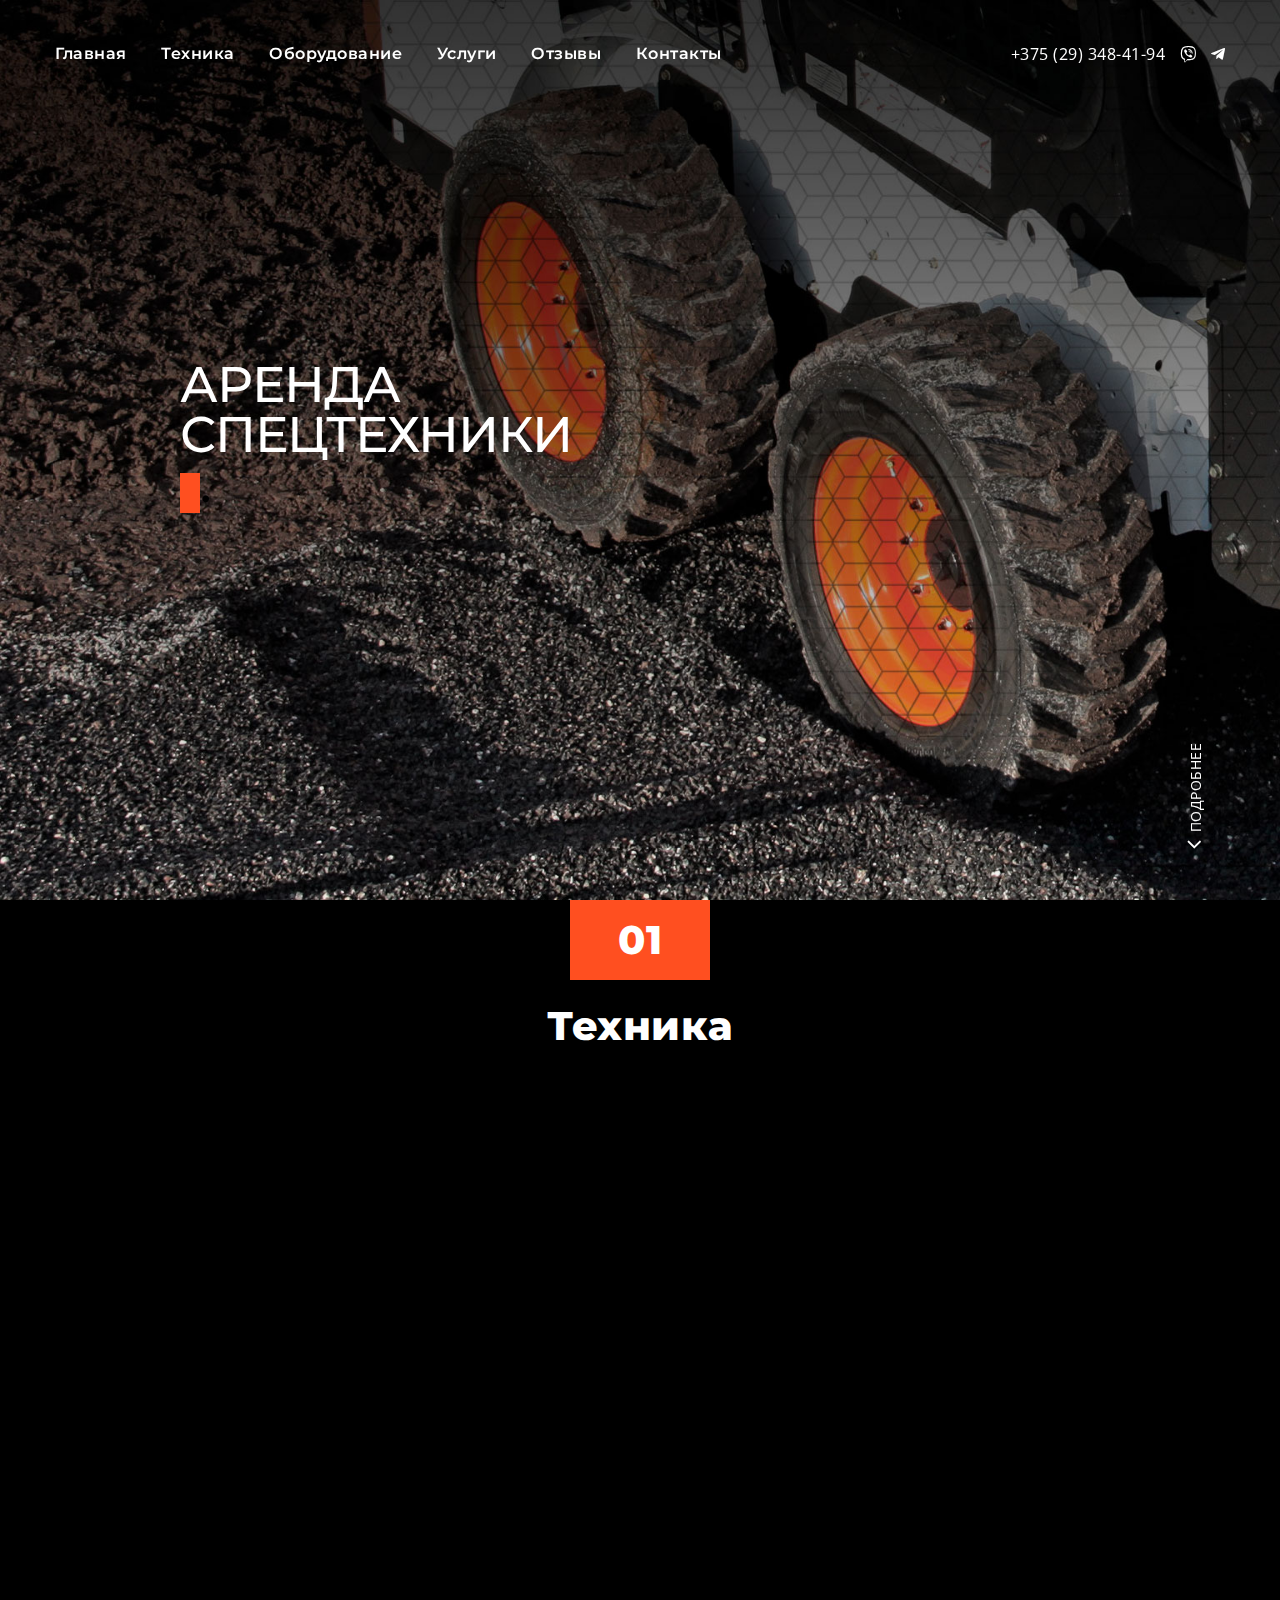
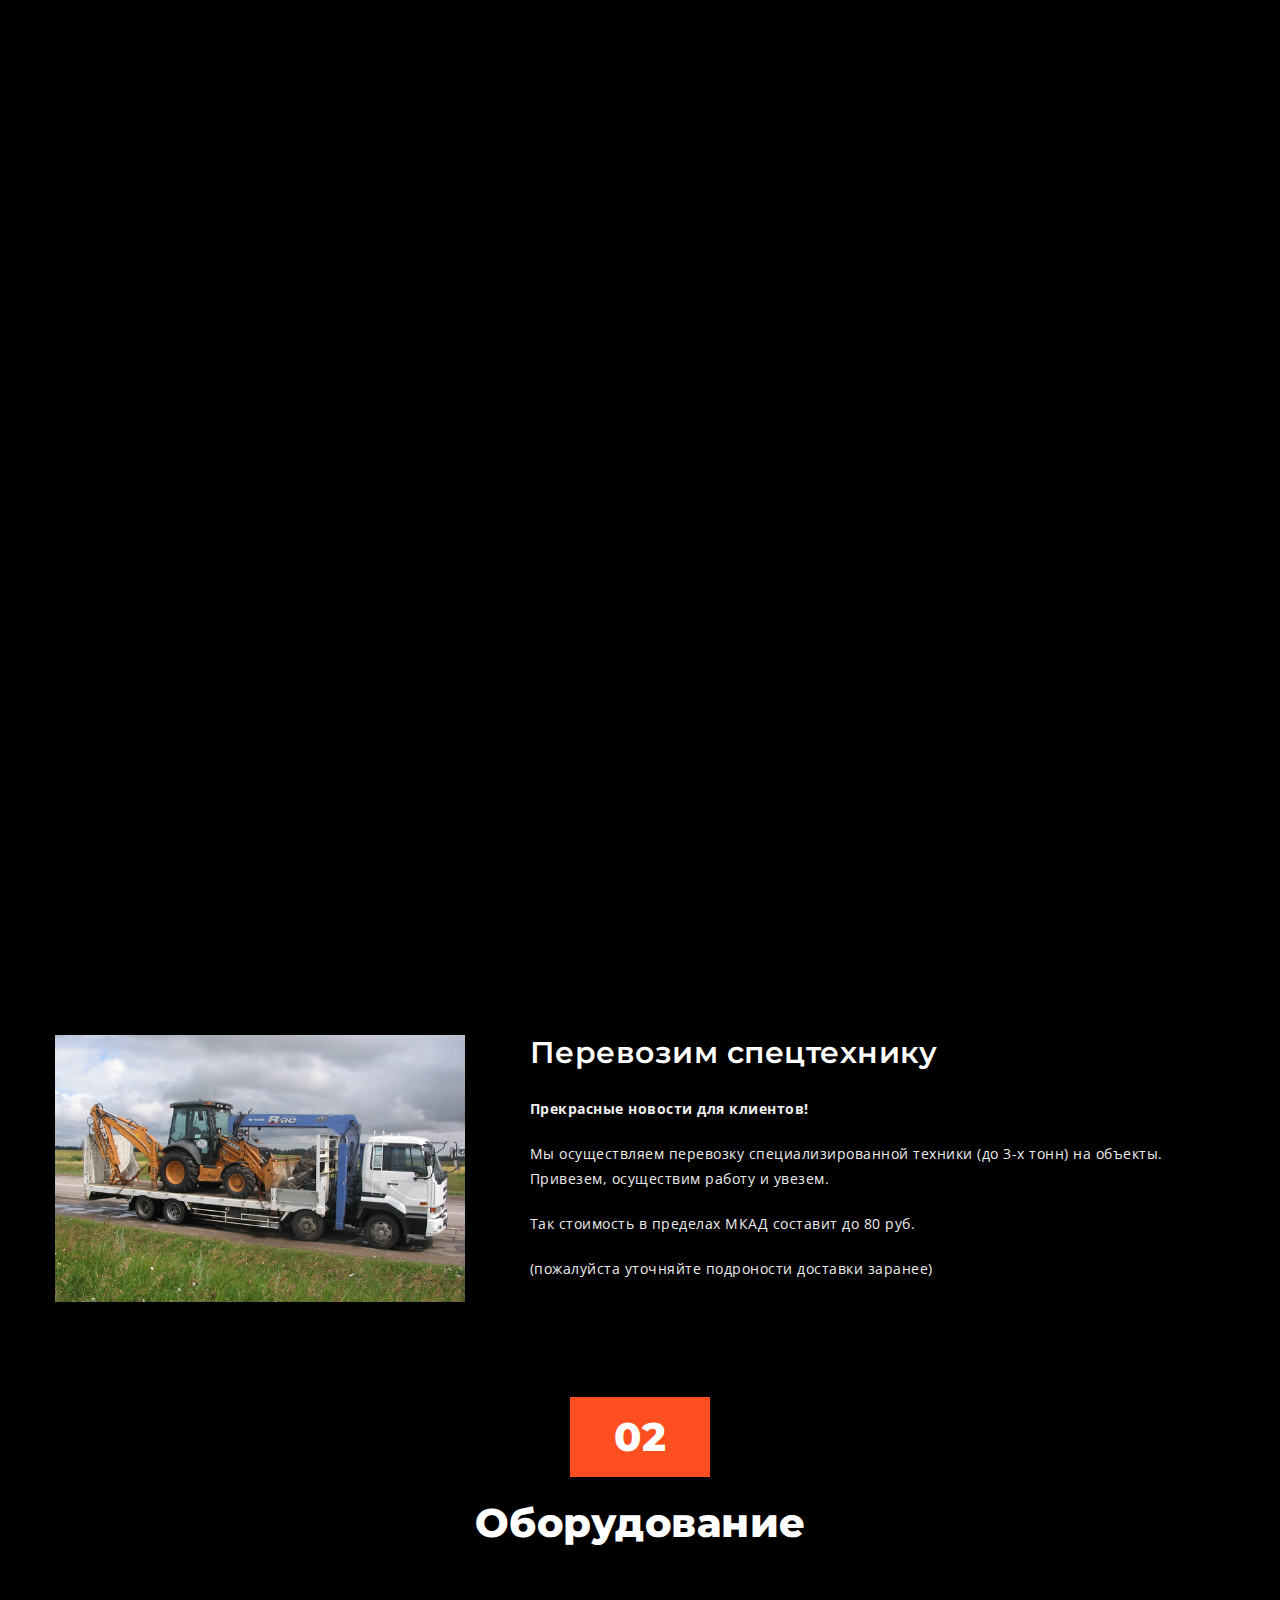
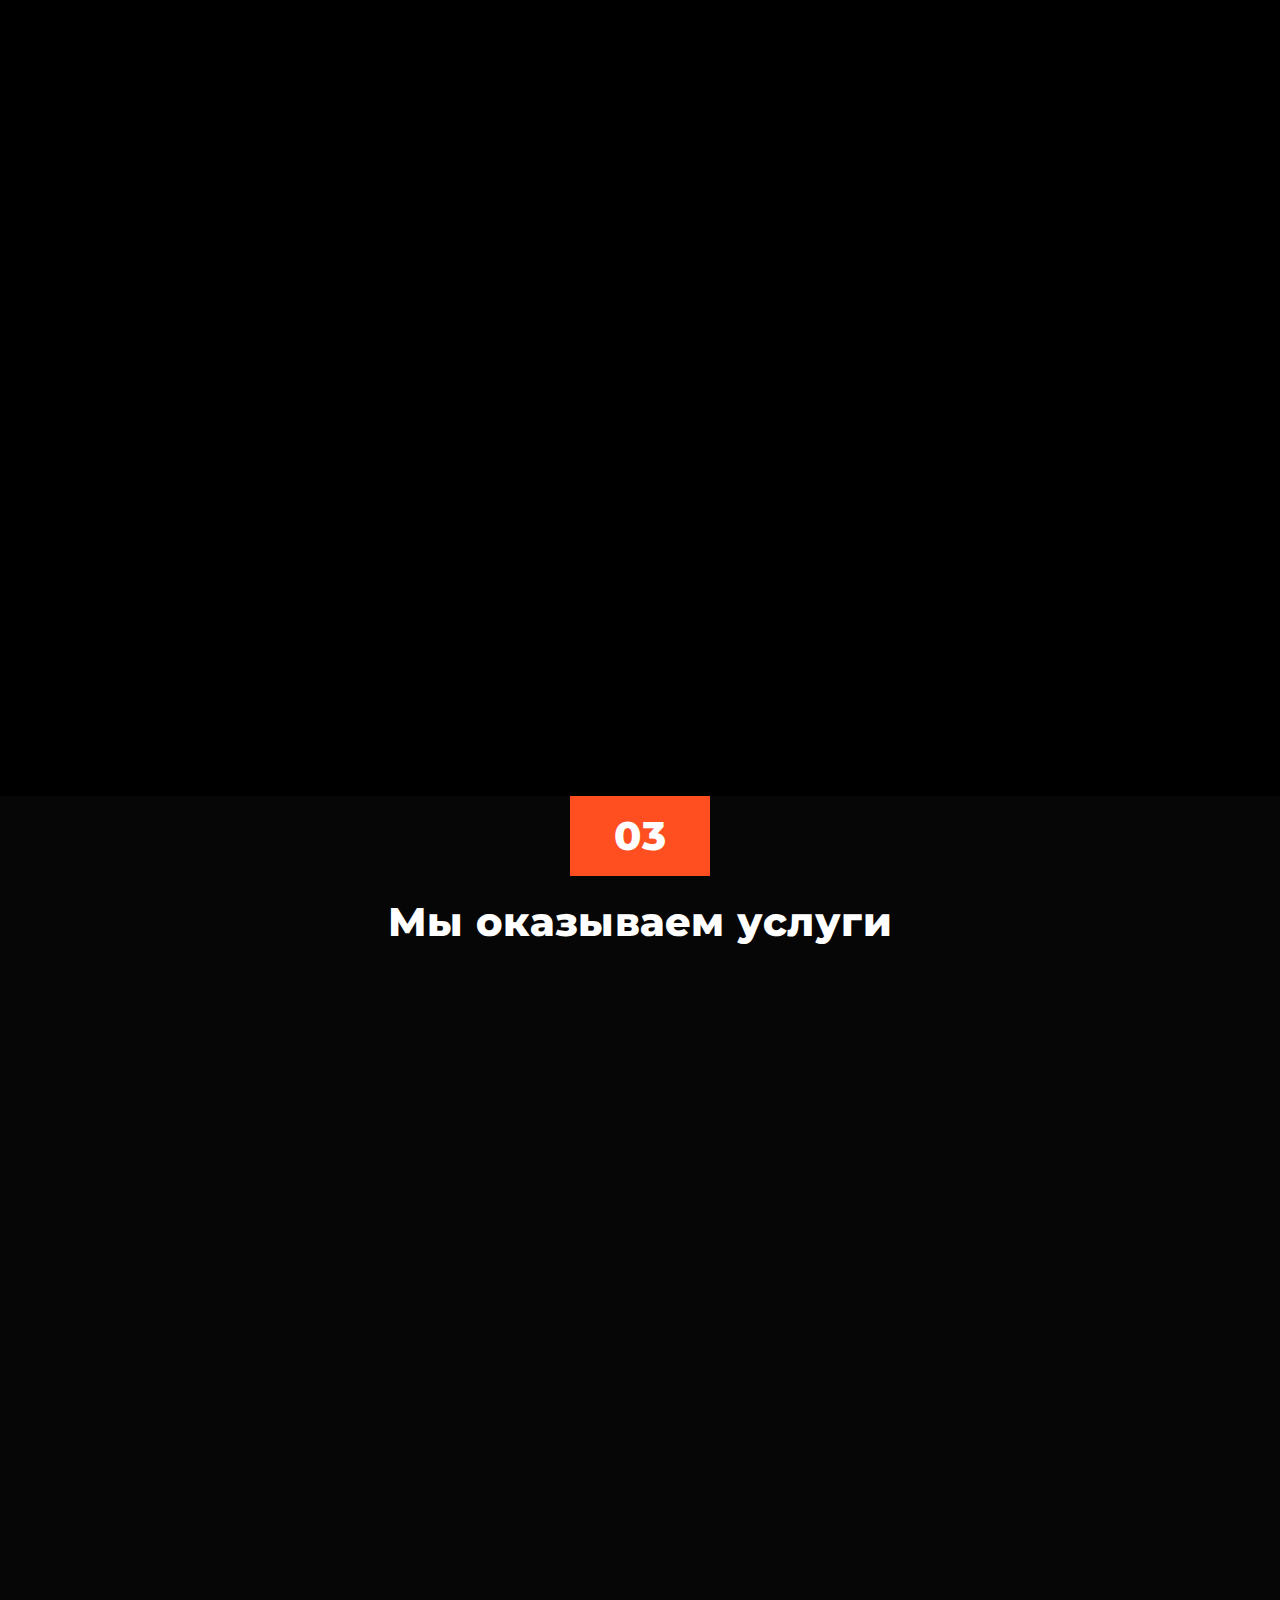
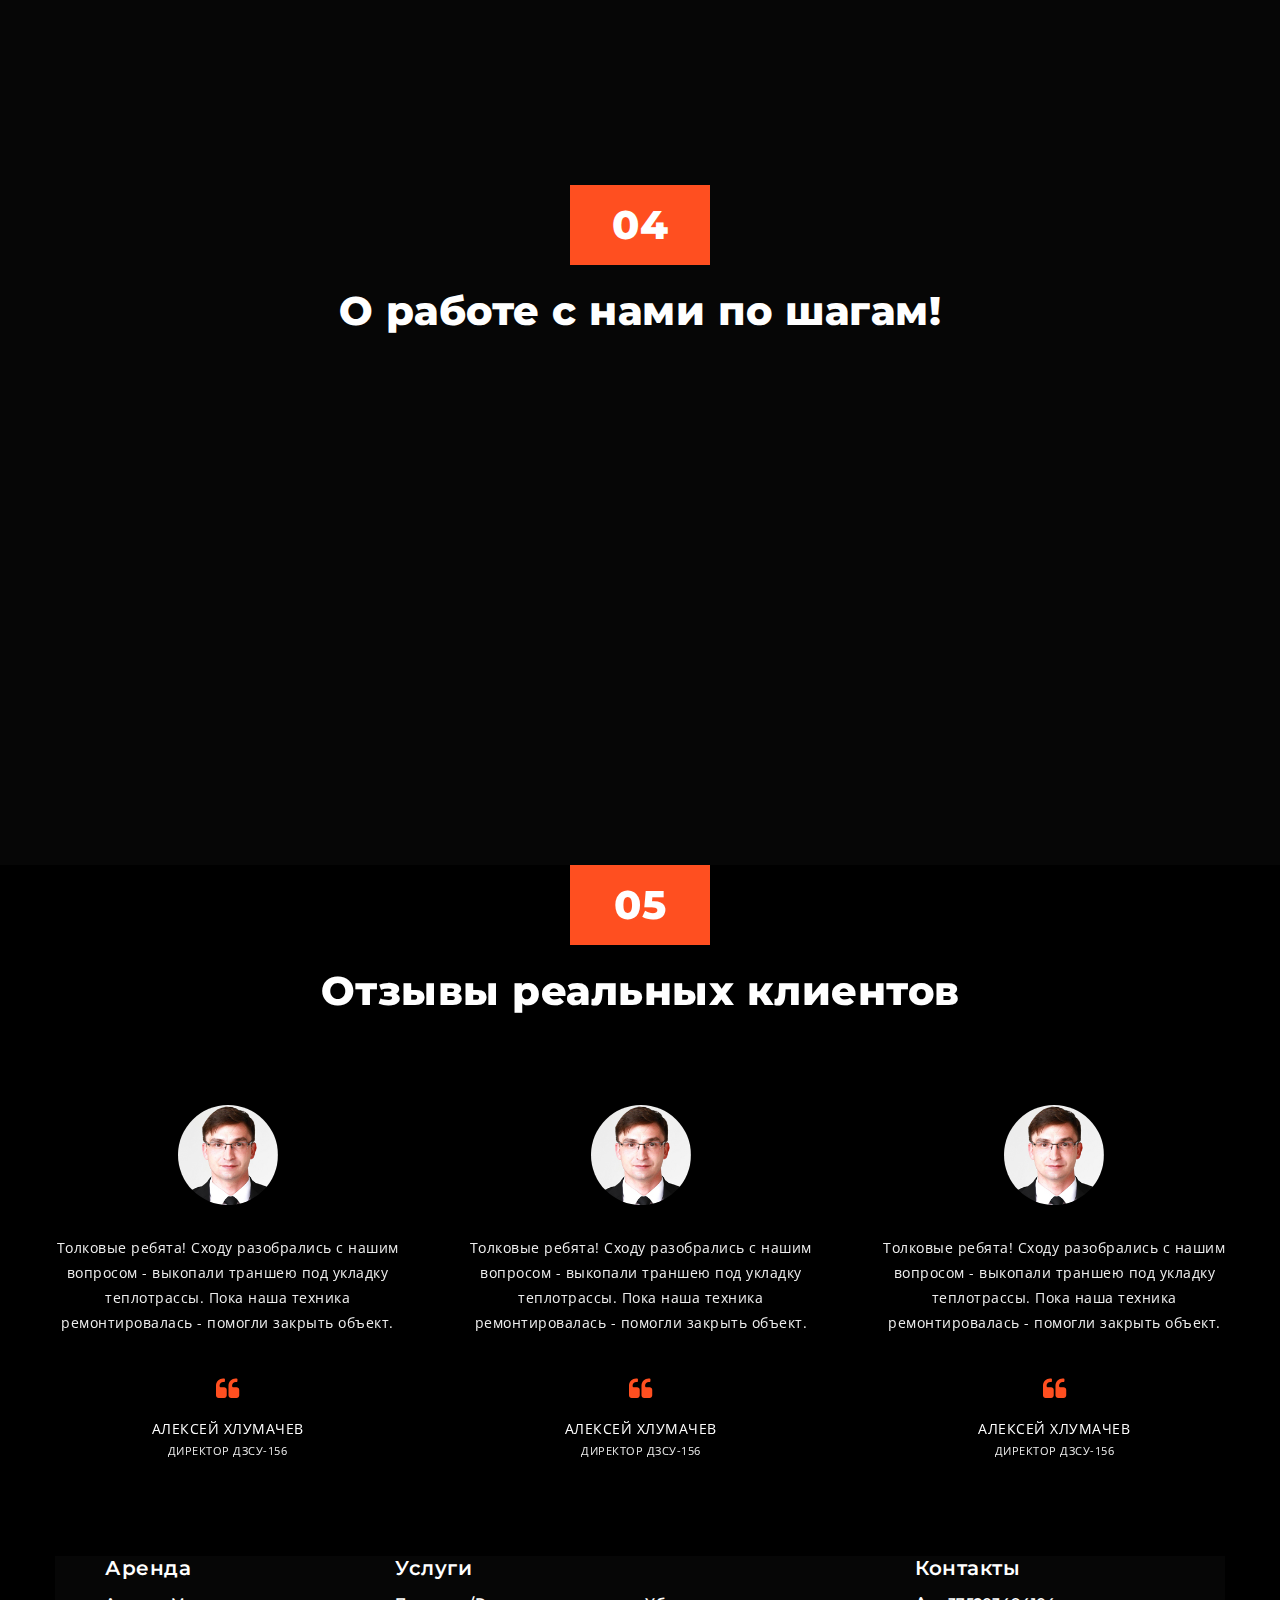
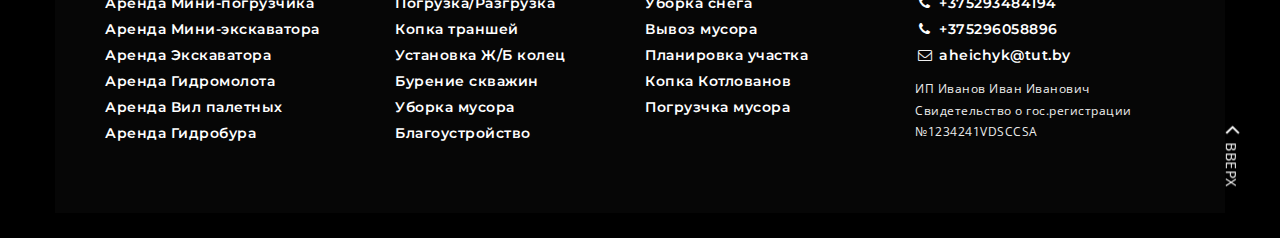
==== index.html @ bc7249a5 "commit data" ====
<!DOCTYPE html>
<!--[if lt IE 7 ]><html class="ie ie6" lang="en"> <![endif]-->
<!--[if IE 7 ]><html class="ie ie7" lang="en"> <![endif]-->
<!--[if IE 8 ]><html class="ie ie8" lang="en"> <![endif]-->
<!--[if (gte IE 9)|!(IE)]><!--><html lang="en"> <!--<![endif]-->

<head>

<meta http-equiv="Content-Type" content="text/html; charset=utf-8" />

<meta name="description" content="Name of your web site">
<meta name="author" content="Marketify">

<meta name="viewport" content="width=device-width, initial-scale=1, maximum-scale=1">

<title>Аренда спец.техники</title>

<!-- STYLES -->
<link rel="stylesheet" href="https://use.fontawesome.com/releases/v5.7.0/css/all.css">
<link href="https://fonts.googleapis.com/css?family=Montserrat:400,400i,500,500i,600,600i,700,700i,800,800i,900,900i" rel="stylesheet">
<link href="https://fonts.googleapis.com/css?family=Open+Sans:400,400i,600,600i,700,700i,800,800i" rel="stylesheet">
<link rel="stylesheet" type="text/css" href="css/plugins.css" />
<link rel="stylesheet" type="text/css" href="css/style.css" />
<link rel="stylesheet" href="css/footer.css">
<link rel="stylesheet" href="css/popup.css">
<!--[if lt IE 9]> <script type="text/javascript" src="js/modernizr.custom.js"></script> <![endif]-->
<!-- /STYLES -->

</head>

<body>

<!-- WRAPPER ALL -->
<div class="edina_tm_wrapper_all">

	<div id="edina_tm_popup_blog">
		<div class="container">
			<div class="inner_popup scrollable"></div>
		</div>
		<span class="close"><a href="#"></a></span>
	</div>

    <!-- POPUP -->
	<div class="popup-wrapper">
		<input type="checkbox" class="popup-checkbox" id="popupCheckboxOne">
		<div class="popup">
			<div class="popup-content">
					<form class="box" action="index.html" method="post">
					<label for="popupCheckboxOne" class="popup-closer">&#215;</label>
					<div class="returnmessage" data-success="Ваша заявка отправлена!"></div>
					<input type="name" name="" placeholder="Ваше Имя">
					<input type="phone" name="" placeholder="Номер телефона">
					<input type="submit" name="" value="Отправить">
				</form>	
			</div>
		</div>
	</div>
    <!-- POPUP -->

    <!-- HEADER -->
    <header class="edina_tm_header">
		<div class="edina_tm_navigation_wrap">
			<div class="container">
				<div class="navigation_inner">
					<!-- <div class="logo">
						<a class="dark_logo" href="#"><img src="img/logo/logo.png" alt="" /></a>
					</div> -->
					<div class="nav_list_wrap">
						<div class="menu">
							<ul class="anchor_nav">
								<li><a href="#home">Главная</a></li>
								<li><a href="#technic">Техника</a></li>
								<li><a href="#equipment">Оборудование</a></li>
								<li><a href="#servise">Услуги</a></li>
								<li><a href="#testimonials">Отзывы</a></li>
								<li><a href="#contact">Контакты</a></li>
							</ul>
						</div>
						<div class="social_icons_wrap">
							<ul>
								<li><a href="#">+375 (29) 348-41-94</a></li>
								<li><a href="#"><i class="fab fa-viber"></i></a></li>
								<li><a href="#"><i class="fab fa-telegram-plane"></i></a></li>
							</ul>
						</div>
					</div>
					<div class="edina_tm_trigger">
						<div class="hamburger hamburger--collapse-r">
							<div class="hamburger-box">
								<div class="hamburger-inner"></div>
							</div>
						</div>
					</div>
				</div>
			</div>
		</div>
   		<div class="edina_tm_mobile_menu_wrap">
   			<div class="mob_menu">
				<ul class="anchor_nav">
					<li><a href="#home">Главная</a></li>
					<li><a href="#technic">Техника</a></li>
					<li><a href="#equipment">Оборудование</a></li>
					<li><a href="#servise">Услуги</a></li>
					<li><a href="#testimonials">Отзывы</a></li>
					<li><a href="#contact">Контакты</a></li>
				</ul>
			</div>
		</div>
    </header>
    <!-- /HEADER -->
    
    <!-- CONTENT -->
	<div class="edina_tm_content">
	
		<!-- Первый экран -->
		<div class="edina_tm_section" id="home">
			<div class="edina_tm_hero_header">
				<div class="edina_tm_universal_box_wrap">
					<div class="bg_wrap">
						<div class="overlay_image hero jarallax" data-speed="0"></div>
						<div class="overlay_video"></div>
						<div class="overlay_color hero"></div>
					</div>
					<div class="content hero">
						<div class="container hero">
							<div class="hero_title">
								<p class="first">АРЕНДА спецтехники<br/><span class="edina_tm_animation_text_word"></span></p>
							</div>
						</div>
						<div class="edina_tm_discover_wrap anchor">
							<span>
								<a href="#technic">ПОДРОБНЕЕ</a>
							</span>
						</div>
					</div>
				</div>
			</div>
		</div>
		<!-- /Первый экран -->
		
		<!-- Техника -->
		<div class="edina_tm_section" id="technic">
			<div class="edina_tm_news_wrap">
				<div class="container">
					<div class="edina_tm_main_title_holder_wrap news">
						<div class="number_wrap">
							<span>01</span>
						</div>
						<div class="title_wrap">
							<span>Техника</span>
						</div>
					</div>
					<div class="edina_tm_list_wrap blog_list" data-column="3" data-space="30">
						<ul class="total">
							<li class="wow fadeInUp" data-wow-duration="1.2s">
								<div class="inner_list">
									<div class="image_wrap">
										<img class="small" src="img/blog/500x350.jpg" alt="" />
										<img class="big" src="img/tehnic/S205/1170x450.jpg" alt="" />
										<div class="news_image" data-url="img/tehnic/S205/1.jpg"></div>
										<a class="link_news" href="index.html"></a>
									</div>
									<div class="definitions_wrap">
										<div class="date_wrap">
											<p>Мини-погрузчик<a href="index.html">45 руб/час</a> </p>
										</div>
										<div class="title_holder">
											<h3><a href="index.html">BOBCAT S205</a></h3>
										</div>
										<div class="store">
											<label for="popupCheckboxOne" class="popup-shower">Заказать</label>
											</div>
										<div class="definition">
											<p><b>Характеристики:</b></p>
											<ul>
												<li>Грузоподъёмность 1,2 т.</li>
												<li>Объём ковша - 0,4 м3</li>
												<li>Ширина - 180 см</li>
												<li>Масса - 3 т.</li>										
											</ul>
										</div>
										<div class="full_def">
											<h5>Описание</h5>
											<p>Мини-погрузчик Bobcat S205 – это оптимальное сочетание высокой маневренности и скорости, мощности и функциональности, удобства обслуживания и простоты управления. Сфера применения модели Bobcat S205 обширна и позволяет решить широкий круг строительных, сельскохозяйственных и коммунальных задач в кратчайшие сроки и с высоким качеством исполнения.</p>
											<p></p>
											<h5>Применяется для работ</h5>
											<ul>
												<li>Разгрузка/погрузка</li>
												<li>Уборка мусора</li>
												<li>Монтаж Ж/Б колец</li>
												<li>Уборка снега</li>										
											</ul>
											<p></p>
											<h5>Навесное оборудование</h5>
											<ul>
												<li>Ковши 0,4 м3 / 0,6 м3</li>
												<li>Гидромолот</li>
												<li>Вилы палетные</li>
												<li>Бур шнековый</li>									
											</ul>
										</div>
										<div class="read_more">
											<a href="#"><span>Подробнее</span></a>
										</div>
									</div>
								</div>
							</li>
							<li class="wow fadeInUp" data-wow-duration="1.2s" data-wow-delay="0.2s">
								<div class="inner_list">
									<div class="image_wrap">
										<img class="small" src="img/blog/500x350.jpg" alt="" />
										<img class="big" src="img/tehnic/S773/1170x450.jpg" alt="" />
										<div class="news_image" data-url="img/tehnic/S773/1.jpg"></div>
										<a class="link_news" href="index.html"></a>
									</div>
									<div class="definitions_wrap">
										<div class="date_wrap">
											<p>Мини-погрузчик<a href="index.html">45 руб/час</a> </p>
										</div>
										<div class="title_holder">
											<h3><a href="index.html">BOBCAT S773</a></h3>
										</div>
										<div class="store">
											<label for="popupCheckboxOne" class="popup-shower">Заказать</label>
											</div>
										<div class="definition">
											<p><b>Характеристики:</b></p>
											<ul>
												<li>Грузоподъёмность 0,9 т.</li>
												<li>Объём ковша - 0,4 м3</li>
												<li>Ширина - 170 см</li>
												<li>Масса -2,7 т.</li>										
											</ul>
										</div>
										<div class="full_def">
											<h5>Описание</h5>
											<p>Отлично подойдет работы в стеснённых условиях, как в зимний, так и летний период. Зимой его возможности возрастают, наибольший экономический эффект при этом достигается при уборке малых и средних площадок. Высокоманевренность и габаритные размеры мини-погрузчика Bobcat-773 наилучшим образом подходят для работ на ограниченных площадках (строительных, производственных), на складах, также его можно использовать в узких коридорах.</p>
											<p></p>
											<h5>Применяется для работ</h5>
											<ul>
												<li>Разгрузка/погрузка</li>
												<li>Уборка мусора</li>
												<li>Монтаж Ж/Б колец</li>
												<li>Уборка снега</li>										
											</ul>
											<p></p>
											<h5>Навесное оборудование</h5>
											<ul>
												<li>Ковши 0,4 м3 / 0,6 м3</li>
												<li>Гидромолот</li>
												<li>Вилы палетные</li>
												<li>Бур шнековый</li>										
											</ul>
										</div>
										<div class="read_more">
											<a href="#"><span>Подробнее</span></a>
										</div>
									</div>
								</div>
							</li>
							<li class="wow fadeInUp" data-wow-duration="1.2s" data-wow-delay="0.4s">
								<div class="inner_list">
									<div class="image_wrap">
										<img class="small" src="img/blog/500x350.jpg" alt="" />
										<img class="big" src="img/tehnic/KomatsuРС35/1170x450.jpg" alt="" />
										<div class="news_image" data-url="img/tehnic/KomatsuРС35/1.jpg"></div>
										<a class="link_news" href="index.html"></a>
									</div>
									<div class="definitions_wrap">
										<div class="date_wrap">
											<p>Мини-экскаватор<a href="index.html">45 руб/час</a> </p>
										</div>
										<div class="title_holder">
											<h3><a href="index.html">Komatsu РС35</a></h3>
										</div>
										<div class="store">
											<label for="popupCheckboxOne" class="popup-shower">Заказать</label>
											</div>
										<div class="definition">
											<p><b>Характеристики:</b></p>
											<ul>
												<li>Длина стрелы 2,5 м.</li>
												<li>Глубина копания - 3,2 м</li>
												<li>Ширина - 300 см</li>
												<li>Масса - 3,7 т.</li>									
											</ul>
										</div>
										<div class="full_def">
											<h5>Описание</h5>
											<p>Гусеничный мини-экскаватор Komatsu PC35 – отличается высокой производительностью, маневренностью, мощностью. Это универсальная строительная специальная техника подходящая для решения многих задач.</p>
											<p></p>
											<h5>Применяется для работ</h5>
											<ul>
												<li>Земляные работы</li>
												<li>Копка траншей</li>
												<li>Монтаж Ж/Б колец</li>
												<li>Благоустройство</li>
											</ul>
											<p></p>
											<h5>Навесное оборудование</h5>
											<ul>
												<li>Ковши 0,4 м3 / 0,6 м3</li>
												<li>Гидромолот</li>
												<li>Бур шнековый</li>										
											</ul>
										</div>
										<div class="read_more">
											<a href="#"><span>Подробнее</span></a>
										</div>
									</div>
								</div>
							</li>
						</ul>
					</div>
					<div class="edina_tm_list_wrap blog_list" data-column="3" data-space="30">
						<ul class="total">
							<li class="wow fadeInUp" data-wow-duration="1.2s">
								<div class="inner_list">
									<div class="image_wrap">
										<img class="small" src="img/blog/500x350.jpg" alt="" />
										<img class="big" src="img/tehnic/CASE_CX26C/1170x450.jpg" alt="" />
										<div class="news_image" data-url="img/tehnic/CASE_CX26C/1.jpg"></div>
										<a class="link_news" href="index.html"></a>
									</div>
									<div class="definitions_wrap">
										<div class="date_wrap">
											<p>Мини-экскаватор<a href="index.html">45 руб/час</a> </p>
										</div>
										<div class="title_holder">
											<h3><a href="index.html">CASE CX26C</a></h3>
										</div>
										<div class="store">
											<label for="popupCheckboxOne" class="popup-shower">Заказать</label>
											</div>
										<div class="definition">
											<p class="text"><b>Характеристики:</b></p>
											<ul>
												<li>Длина стрелы 2,5 т.</li>
												<li>Глубина копания - 3,2 м</li>
												<li>Ширина - 300 см</li>
												<li>Масса - 3,7 т.</li>									
											</ul>
										</div>
										<div class="full_def">
											<h5>Описание</h5>
											<p>CASE CX26C - превосходный легковесный мини-экскаватор с нулевым отклонением назад, и глубиной копания почти 3,5 метра. Мощный, компактный, удобный в транспортировке – все это делает его идеальным для ландшафтных дизайнеров, коммунальных предприятий и подрядчиков, работающих в развитых районах или стремящихся свести к минимуму причиняемый ущерб.</p>
											<p></p>
											<h5>Применяется для работ</h5>
											<ul>
												<li>Копка траншей</li>
												<li>Земляные работы</li>
												<li>Монтаж Ж/Б колец</li>
												<li>Благоустройство</li>		
											</ul>
											<p></p>
											<h5>Навесное оборудование</h5>
											<ul>
												<li>Ковши 0,4 м3 / 0,6 м3</li>
												<li>Гидромолот</li>
												<li>Бур шнековый</li>									
											</ul>
										</div>
										<div class="read_more">
											<a href="#"><span>Подробнее</span></a>
										</div>
									</div>
								</div>
							</li>
							<li class="wow fadeInUp" data-wow-duration="1.2s" data-wow-delay="0.2s">
								<div class="inner_list">
									<div class="image_wrap">
										<img class="small" src="img/blog/500x350.jpg" alt="" />
										<img class="big" src="img/tehnic/САТ_444F2/1170x450.jpg" alt="" />
										<div class="news_image" data-url="img/tehnic/САТ_444F2/1.jpg"></div>
										<a class="link_news" href="index.html"></a>
									</div>
									<div class="definitions_wrap">
										<div class="date_wrap">
											<p>Экскаватор-погрузчик<a href="index.html">65 руб/час</a> </p>
										</div>
										<div class="title_holder">
											<h3><a href="index.html">САТ 444F2</a></h3>
										</div>
										<div class="store">
											<label for="popupCheckboxOne" class="popup-shower">Заказать</label>
											</div>
										<div class="definition">
											<p class="text"><b>Характеристики:</b></p>
											<ul>
												<li>Длина стрелы – 5,6 м.</li>
												<li>Глубина копания – 6,0 м.</li>
												<li>Объём ковша - 1,3 м3</li>
												<li>Масса - 11,5 т.</li>										
											</ul>
										</div>
										<div class="full_def">
											<h5>Описание</h5>
											<p>Машина Caterpillar 444F: созданная на базе более чем 20-летнего опыта конструирования и эксплуатации экскаваторов-погрузчиков, модель 444F способна превысить ожидания клиента. Увеличенная производительность, универсальность применения и комфортные условия работы делают экскаватор-погрузчик 444F незаменимым в тяжелых условиях эксплуатации.</p>
											<p></p>
											<h5>Применяется для работ</h5>
											<ul>
												<li>Копка траншей</li>
												<li>Земляные работы</li>
												<li>Монтаж Ж/Б колец</li>
												<li>Благоустройство</li>				
											</ul>
											<p></p>
											<h5>Навесное оборудование</h5>
											<ul>
												<li>Ковши 1,3 м3 / 1,6 м3</li>
												<li>Гидромолот</li>
												<li>Бур шнековый</li>										
											</ul>
										</div>
										<div class="read_more">
											<a href="#"><span>Подробнее</span></a>
										</div>
									</div>
								</div>
							</li>
							<!-- <li class="wow fadeInUp" data-wow-duration="1.2s" data-wow-delay="0.4s">
								<div class="inner_list">
									<div class="image_wrap">
										<img class="small" src="img/blog/500x350.jpg" alt="" />
										<img class="big" src="img/blog/1170x450.jpg" alt="" />
										<div class="news_image" data-url="img/blog/KomatsuРС35/1.jpg"></div>
										<a class="link_news" href="index.html"></a>
									</div>
									<div class="definitions_wrap">
										<div class="date_wrap">
											<p>Мини-экскаватор<a href="index.html">45 руб/час</a> </p>
										</div>
										<div class="title_holder">
											<h3><a href="index.html">Komatsu РС35</a></h3>
										</div>
										<div class="store">
											<a href="#"><span>ЗАКАЗАТЬ</span></a>
											</div>
										<div class="definition">
											<p><b>Характеристики:</b></p>
											<ul>
												<li>Длина стрелы 2,5 м.</li>
												<li>Глубина копания - 3,2 м</li>
												<li>Ширина - 300 см</li>
												<li>Масса - 3,7 т.</li>									
											</ul>
										</div>
										<div class="full_def">
											<h5>Описание</h5>
											<p>Гусеничный мини-экскаватор Komatsu PC35 – отличается высокой производительностью, маневренностью, мощностью. Это универсальная строительная специальная техника подходящая для решения многих задач.</p>
											<p></p>
											<h5>Применяется для работ</h5>
											<ul>
												<li>Земляные работы</li>
												<li>Копка траншей</li>
												<li>Монтаж Ж/Б колец</li>
												<li>Благоустройство</li>
											</ul>
											<p></p>
											<h5>Навесное оборудование</h5>
											<ul>
												<li>Ковши 0,4 м3 / 0,6 м3</li>
												<li>Гидромолот</li>
												<li>Бур шнековый</li>										
											</ul>
										</div>
										<div class="read_more">
											<a href="#"><span>Подробнее</span></a>
										</div>
									</div>
								</div>
							</li> -->
						</ul>
					</div>
				</div>
			</div>
		</div>
		<!-- /Техника -->
				<!-- Доставка -->
		<div class="edina_tm_section" id="about">
			<div class="container">
				<div class="edina_tm_about_wrap homepage_second">
					<div class="author_wrap">
						<div class="leftbox"></div>
						<div class="rightbox">
							<div class="name_holder">
								<h3>Перевозим спецтехнику</h3>
							</div>
							<div class="definition">
								<p><b>Прекрасные новости для клиентов!</b></p> 
								<p>Мы осуществляем перевозку специализированной техники (до 3-х тонн) на объекты. Привезем, осуществим работу и увезем.</p>
								<p>Так стоимость в пределах МКАД составит до 80 руб.</p> 
								<p>(пожалуйста уточняйте подроности доставки заранее)</p>
							</div>
						</div>
					</div>
				</div>
			</div>
		</div>
		<!-- Доставка -->
		<!-- Оборудование -->
		<div class="edina_tm_section" id="equipment">
			<div class="edina_tm_news_wrap">
				<div class="container">
					<div class="edina_tm_main_title_holder_wrap news">
						<div class="number_wrap">
							<span>02</span>
						</div>
						<div class="title_wrap">
							<span>Оборудование</span>
						</div>
					</div>
					<div class="edina_tm_list_wrap blog_list" data-column="3" data-space="30">
						<ul class="total">
							<li class="wow fadeInUp" data-wow-duration="1.2s">
								<div class="inner_list">
									<div class="image_wrap">
										<img class="small" src="img/blog/500x350.jpg" alt="" />
										<img class="big" src="img/equipment/hydraulic/1170x450.jpg" alt="" />
										<div class="news_image" data-url="img/equipment/hydraulic/1.jpg"></div>
										<a class="link_news" href="index.html"></a>
									</div>
									<div class="definitions_wrap">
										<div class="date_wrap">
											<p>ГИДРОМОЛОТ<a href="index.html">65 руб/час</a> </p>
										</div>
										<div class="title_holder">
											<h3><a href="index.html">DELTA F7</a></h3>
										</div>
										<div class="store">
											<label for="popupCheckboxOne" class="popup-shower">Заказать</label>
											</div>
										<div class="definition">
											<p class="text"><b>Характеристики:</b></p>
											<ul>
												<li>Рабочее давление, атм — 130-150</li>
												<li>Расход масла, л/мин — 45-90</li>
												<li>Рабочая длина, мм — 320</li>
												<li>Общий вес, кг — 650</li>										
											</ul>
										</div>
										<!-- <div class="full_def">
											<h5>Описание</h5>
											<p>Мини-погрузчик Bobcat S205 – это оптимальное сочетание высокой маневренности и скорости, мощности и функциональности, удобства обслуживания и простоты управления. Сфера применения модели Bobcat S205 обширна и позволяет решить широкий круг строительных, сельскохозяйственных и коммунальных задач в кратчайшие сроки и с высоким качеством исполнения.</p>
											<p></p>
											<h5>Применяется для работ</h5>
											<ul>
												<li>Разгрузка/погрузка</li>
												<li>Уборка мусора</li>
												<li>Монтаж Ж/Б колец</li>
												<li>Уборка снега</li>										
											</ul>
											<p></p>
											<h5>Навесное оборудование</h5>
											<ul>
												<li>Ковши 0,4 м3 / 0,6 м3</li>
												<li>Гидромолот</li>
												<li>Вилы</li>
												<li>Бур</li>										
											</ul>
										</div>
										<div class="read_more">
											<a href="#"><span>Подробнее</span></a>
										</div> -->
									</div>
								</div>
							</li>
							<li class="wow fadeInUp" data-wow-duration="1.2s" data-wow-delay="0.2s">
								<div class="inner_list">
									<div class="image_wrap">
										<img class="small" src="img/blog/500x350.jpg" alt="" />
										<img class="big" src="img/equipment/boer/1170x450.jpg" alt="" />
										<div class="news_image" data-url="img/equipment/boer/1.jpg"></div>
										<a class="link_news" href="index.html"></a>
									</div>
									<div class="definitions_wrap">
										<div class="date_wrap">
											<p>БУР ШНЕКОВЫЙ<a href="index.html">65 руб/час</a> </p>
										</div>
										<div class="title_holder">
											<h3><a href="index.html">BOBCAT 30C</a></h3>
										</div>
										<div class="store">
											<label for="popupCheckboxOne" class="popup-shower">Заказать</label>
											</div>
										<div class="definition">
											<p class="text"><b>Характеристики:</b></p>
											<ul>
												<li>Общая длина, мм — 269</li>
												<li>Общая ширина, мм — 260</li>
												<li>Общая высота, мм — 525</li>
												<li>Общий вес, кг — 114</li>										
											</ul>
										</div>
										<!-- <div class="full_def">
											<h5>Описание</h5>
											<p>Мини-погрузчик Bobcat S205 – это оптимальное сочетание высокой маневренности и скорости, мощности и функциональности, удобства обслуживания и простоты управления. Сфера применения модели Bobcat S205 обширна и позволяет решить широкий круг строительных, сельскохозяйственных и коммунальных задач в кратчайшие сроки и с высоким качеством исполнения.</p>
											<p></p>
											<h5>Применяется для работ</h5>
											<ul>
												<li>Разгрузка/погрузка</li>
												<li>Уборка мусора</li>
												<li>Монтаж Ж/Б колец</li>
												<li>Уборка снега</li>										
											</ul>
											<p></p>
											<h5>Навесное оборудование</h5>
											<ul>
												<li>Ковши 0,4 м3 / 0,6 м3</li>
												<li>Гидромолот</li>
												<li>Вилы</li>
												<li>Бур</li>										
											</ul>
										</div>
										<div class="read_more">
											<a href="#"><span>Подробнее</span></a>
										</div> -->
									</div>
								</div>
							</li>
							<li class="wow fadeInUp" data-wow-duration="1.2s" data-wow-delay="0.4s">
								<div class="inner_list">
									<div class="image_wrap">
										<img class="small" src="img/blog/500x350.jpg" alt="" />
										<img class="big" src="img/equipment/boer/1170x450.jpg" alt="" />
										<div class="news_image" data-url="img/equipment/wills/1.jpg"></div>
										<a class="link_news" href="index.html"></a>
									</div>
									<div class="definitions_wrap">
										<div class="date_wrap">
											<p>ВИЛЫ ПАЛЕТНЫЕ<a href="index.html">65 руб/час</a> </p>
										</div>
										<div class="title_holder">
											<h3><a href="index.html">BOBCAT 107мм.</a></h3>
										</div>
										<div class="store">
											<label for="popupCheckboxOne" class="popup-shower">Заказать</label>
											</div>
										<div class="definition">
											<p class="text"><b>Характеристики:</b></p>
											<ul>
												<li>Ширина зуба, мм — 100</li>
												<li>Общая высота, мм — 983</li>
												<li>Общая ширина, мм — 1160</li>
												<li>Рабочая масса, кг — 48</li>										
											</ul>
										</div>
										<!-- <div class="full_def">
											<h5>Описание</h5>
											<p>Мини-погрузчик Bobcat S205 – это оптимальное сочетание высокой маневренности и скорости, мощности и функциональности, удобства обслуживания и простоты управления. Сфера применения модели Bobcat S205 обширна и позволяет решить широкий круг строительных, сельскохозяйственных и коммунальных задач в кратчайшие сроки и с высоким качеством исполнения.</p>
											<p></p>
											<h5>Применяется для работ</h5>
											<ul>
												<li>Разгрузка/погрузка</li>
												<li>Уборка мусора</li>
												<li>Монтаж Ж/Б колец</li>
												<li>Уборка снега</li>										
											</ul>
											<p></p>
											<h5>Навесное оборудование</h5>
											<ul>
												<li>Ковши 0,4 м3 / 0,6 м3</li>
												<li>Гидромолот</li>
												<li>Вилы</li>
												<li>Бур</li>										
											</ul>
										</div>
										<div class="read_more">
											<a href="#"><span>Подробнее</span></a>
										</div> -->
									</div>
								</div>
							</li>
						</ul>
					</div>
				</div>
			</div>
		</div>
		<!-- /ОБОРУДОВАНИЕ -->

		<!-- PARTNERS -->
		<!-- <div class="edina_tm_section">
			<div class="edina_tm_partners_wrap_total">
				<div class="edina_tm_universal_box_wrap">
					<div class="bg_wrap">
						<div class="overlay_image partners jarallax" data-speed="0"></div>
						<div class="overlay_color partners"></div>
					</div>
					<div class="content partners">
						<div class="container">
							<div class="edina_tm_partners_wrap">
								<ul class="owl-carousel">
									<li class="item">
										<img src="img/partners/1.png" alt="" />
									</li>
									<li class="item">
										<img src="img/partners/3.png" alt="" />
									</li>
									<li class="item">
										<img src="img/partners/5.png" alt="" />
									</li>
									<li class="item">
										<img src="img/partners/6.png" alt="" />
									</li>
									<li class="item">
										<img src="img/partners/7.png" alt="" />
									</li>
									<li class="item">
										<img src="img/partners/3.png" alt="" />
									</li>
								</ul>
							</div>
						</div>
					</div>
				</div>
			</div>
		</div> -->
		<!-- /PARTNERS -->

		<!-- Услуги -->
		<div class="edina_tm_section" id="servise">
			<div class="edina_tm_services_total_wrap">
				<div class="container">
					<div class="edina_tm_main_title_holder_wrap">
						<div class="number_wrap">
							<span>03</span>
						</div>
						<div class="title_wrap">
							<span>Мы оказываем услуги</span>
						</div>
					</div>
					<div class="edina_tm_services_wrap">
						<div class="edina_tm_list_wrap" data-column="3" data-space="70">
							<ul class="total">
								<li class="wow fadeIn" data-wow-duration="1.2s">
									<div class="inner_list">
										<div class="service_icon"></div>
										<div class="service_title">
											<h3>Планировка участка</h3>
										</div>
										<div class="service_definition">
											<p>Полный комплекс услуг по планировке и выравниванию участков. Составим проект планировки и проведем работы с использованием необходимой техники.</p>
										</div>
										<span class="first"></span>
										<span class="second"></span>
									</div>
								</li>
								<li class="wow fadeIn" data-wow-duration="1.2s" data-wow-delay="0.2s">
									<div class="inner_list">
										<div class="service_icon"></div>
										<div class="service_title">
											<h3>Перемещение грунта</h3>
										</div>
										<div class="service_definition">
											<p>Эффективная разработка и перемещение грунта на строительной площадке по выгодной цене с опытным высококвалифицированным оператором.</p>
										</div>
										<span class="first"></span>
										<span class="second"></span>
									</div>
								</li>
								<li class="wow fadeIn" data-wow-duration="1.2s" data-wow-delay="0.4s">
									<div class="inner_list">
										<div class="service_icon"></div>
										<div class="service_title">
											<h3>Разгрузка/погрузка</h3>
										</div>
										<div class="service_definition">
											<p>Погрузо-разгрузочные и такелажные работы любой сложности. Обращаясь к нам, вы обращаетесь к настоящим опытным профессионалам своего дела.</p>
										</div>
										<span class="first"></span>
										<span class="second"></span>
									</div>
								</li>
								<li class="wow fadeIn" data-wow-duration="1.2s" data-wow-delay="0.6s">
									<div class="inner_list">
										<div class="service_icon"></div>
										<div class="service_title">
											<h3>Погрузка Мусора</h3>
										</div>
										<div class="service_definition">
											<p>Уборка и погрузка мусора любого вида и в любом объеме. Быстро и аккуратно уберем и погрузим остатки строительных материалов после строительства.</p>
										</div>
										<span class="first"></span>
										<span class="second"></span>
									</div>
								</li>
								<li class="wow fadeIn" data-wow-duration="1.2s" data-wow-delay="0.8s">
									<div class="inner_list">
										<div class="service_icon"></div>
										<div class="service_title">
											<h3>Копка траншей</h3>
										</div>
										<div class="service_definition">
											<p>Комплексный подход с использованием спецтехники. Оптимальный вариант для сложных работ, особенно если сооружение траншеи – разовая необходимость.</p>
										</div>
										<span class="first"></span>
										<span class="second"></span>
									</div>
								</li>
								<li class="wow fadeIn" data-wow-duration="1.2s" data-wow-delay="1s">
									<div class="inner_list">
										<div class="service_icon"></div>
										<div class="service_title">
											<h3>Рытье колодцев</h3>
										</div>
										<div class="service_definition">
											<p>Поможем вам создать современный колодец под ваши личные нужды. Использование спецтехники при сооружении существенно ускорит процесс и оставит результат.</p>
										</div>
										<span class="first"></span>
										<span class="second"></span>
									</div>
								</li>
								<li class="wow fadeIn" data-wow-duration="1.2s" data-wow-delay="1s">
									<div class="inner_list">
										<div class="service_icon"></div>
										<div class="service_title">
											<h3>Бурение отверстий</h3>
										</div>
										<div class="service_definition">
											<p>Ответственный, требующий точности рабочий процесс. Быстро, качественно и безопасно, производем отверстия, имеющие максимальную точность и большую глубину.</p>
										</div>
										<span class="first"></span>
										<span class="second"></span>
									</div>
								</li>
								<li class="wow fadeIn" data-wow-duration="1.2s" data-wow-delay="1s">
									<div class="inner_list">
										<div class="service_icon"></div>
										<div class="service_title">
											<h3>Благоустройство</h3>
										</div>
										<div class="service_definition">
											<p>Земляные работы разной степени сложности по благоустройству. Гарантия высокого качества исполнения, ответственность при подготовке, поэтапная работа.</p>
										</div>
										<span class="first"></span>
										<span class="second"></span>
									</div>
								</li>
								<li class="wow fadeIn" data-wow-duration="1.2s" data-wow-delay="1s">
									<div class="inner_list">
										<div class="service_icon"></div>
										<div class="service_title">
											<h3>Уборка снега</h3>
										</div>
										<div class="service_definition">
											<p>Профессиональная очистка территории - дороги, магистрали, зоны парковки, придомовые территории, спортивные площадки и любые другие объекты.</p>
										</div>
										<span class="first"></span>
										<span class="second"></span>
									</div>
								</li>
							</ul>
						</div>
					</div>
				</div>
			</div>
		</div>
		<!-- Услуги -->		

 		<!-- Работа с нами -->
		<div class="edina_tm_section" id="servise">
			<div class="edina_tm_services_total_wrap">
				<div class="container">
					<div class="edina_tm_main_title_holder_wrap">
						<div class="number_wrap">
							<span>04</span>
						</div>
						<div class="title_wrap">
							<span>О работе с нами по шагам!</span>
						</div>
					</div>
					<div class="edina_tm_info_wrap">
						<div class="edina_tm_list_wrap" data-column="2" id="info">
							<ul class="total">
								<li class="wow fadeIn" data-wow-duration="1.2s">
									<div class="inner_list">
										<div class="one">
										<div class="service_icon">
											<img class="svg" src="img/svg/message.svg" alt="" />
										</div>
										<div class="service_title">
											<h3>Оставляете</br>заяку на аренду</h3>
										</div>
										<span class="first"></span>
										<span class="second"></span>
									</div>
									</div>
								</li>
								<li class="wow fadeIn" data-wow-duration="1.2s" data-wow-delay="0.2s">
										<div class="inner_list">
											<div class="two">
										<div class="service_icon">
											<img class="svg" src="img/svg/phone-call.svg" alt="" />
										</div>
										<div class="service_title">
											<h3>Дожитаетесь</br>ответа менеджера</h3>
										</div>
										<span class="first"></span>
										<span class="second"></span>
									</div>
									</div>
								</li>
							</ul>
						</div>
					<div class="edina_tm_info_wrap">
						<div class="edina_tm_list_wrap" data-column="2" id="info">
							<ul class="total">
								<li class="wow fadeIn" data-wow-duration="1.2s">
									<div class="inner_list">
										<div class="one">
										<div class="service_icon">
											<img class="svg" src="img/svg/speaker.svg" alt="" />
										</div>
										<div class="service_title">
											<h3>Обсуждаете</br>детали работы</h3>
										</div>
										<span class="first"></span>
										<span class="second"></span>
									</div>
									</div>
								</li>
								<li class="wow fadeIn" data-wow-duration="1.2s" data-wow-delay="0.2s">
										<div class="inner_list">
										<div class="two">
										<div class="service_icon">
											<img class="svg" src="img/svg/checked.svg" alt="" />
										</div>
										<div class="service_title">
											<h3>Принимаете</br>готовый объект</h3>
										</div>
										<span class="first"></span>
										<span class="second"></span>
									</div>
									</div>
								</li>	
							</ul>
						</div>
					</div>
				</div>
			</div>
		</div>
		<!-- Работа с нами -->

		<!-- Отзывы -->
		<div class="edina_tm_section" id="testimonials">
			<div class="edina_tm_testimonial_wrap">
				<div class="edina_tm_universal_box_wrap">
					<div class="bg_wrap hero">
						<div class="overlay_image testimonial jarallax" data-speed="0"></div>
						<div class="overlay_color testimonial"></div>
					</div>
					<div class="content testimonial">
						<div class="edina_tm_main_title_holder_wrap testimonial">
							<div class="number_wrap">
								<span>05</span>
							</div>
							<div class="title_wrap">
								<span>Отзывы реальных клиентов</span>
							</div>
						</div>
						<div class="container">
							<div class="carousel_wrap">
								<ul class="owl-carousel">
									<li class="item">
										<div class="inner">
											<div class="image_holder">
												<img src="img/clients/1.jpg" alt="" />
											</div>
											<div class="definition">
												<p>Толковые ребята! Сходу разобрались с нашим вопросом - выкопали траншею под укладку теплотрассы. Пока наша техника ремонтировалась - помогли закрыть объект.</p>
											</div>
											<div class="svg_wrap">
												<i class="xcon-quote-left"></i>
											</div>
											<div class="name_holder_wrap">
												<span class="name">Алексей Хлумачев</span>
												<span class="job">Директор ДЗСУ-156</span>
											</div>
										</div>
									</li>
									<li class="item">
										<div class="inner">
											<div class="image_holder">
												<img src="img/clients/2.jpg" alt="" />
											</div>
											<div class="definition">
												<p>Толковые ребята! Сходу разобрались с нашим вопросом - выкопали траншею под укладку теплотрассы. Пока наша техника ремонтировалась - помогли закрыть объект.</p>
											</div>
											<div class="svg_wrap">
												<i class="xcon-quote-left"></i>
											</div>
											<div class="name_holder_wrap">
												<span class="name">Алексей Хлумачев</span>
												<span class="job">Директор ДЗСУ-156</span>
											</div>
										</div>
									</li>
									<li class="item">
										<div class="inner">
											<div class="image_holder">
												<img src="img/clients/3.jpg" alt="" />
											</div>
											<div class="definition">
												<p>Толковые ребята! Сходу разобрались с нашим вопросом - выкопали траншею под укладку теплотрассы. Пока наша техника ремонтировалась - помогли закрыть объект.</p>
											</div>
											<div class="svg_wrap">
												<i class="xcon-quote-left"></i>
											</div>
											<div class="name_holder_wrap">
												<span class="name">Алексей Хлумачев</span>
												<span class="job">Директор ДЗСУ-156</span>
											</div>
										</div>
									</li>
								</ul>
							</div>
						</div>
					</div>
				</div>
			</div>
		</div>
		<!-- /Отзывы -->

		<!-- FOOTER -->
<div class="container">
<div class="edina_tm_footer_wrap">
	<div class="edina_tm_list_wrap" data-column="4" data-space="10">
		<ul class="total footer-text">
			<li>
				<div class="inner_list" id="footer">
					<div class="service_title">
						<h3>Аренда</h3>
					</div>
					<div class="service_definition">
						<p><a href="#">Аренда Мини-погрузчика</a></p>
						<p><a href="#">Аренда Мини-экскаватора</a></p>
						<p><a href="#">Аренда Экскаватора</a></p>
						<p><a href="#">Аренда Гидромолота</a></p>
						<p><a href="#">Аренда Вил палетных</a></p>
						<p><a href="#">Аренда Гидробура</a></p>
					</div>
					<span class="first"></span>
					<span class="second"></span>
				</div>
			</li>
			<li>
				<div class="inner_list" id="footer2">
					<div class="service_title">
						<h3>Услуги</h3>
					</div>
					<div class="service_definition">
						<p><a href="#">Погрузка/Разгрузка</a></p>
						<p><a href="#">Копка траншей</a></p>
						<p><a href="#">Установка Ж/Б колец</a></p>
						<p><a href="#">Бурение скважин</a></p>
						<p><a href="#">Уборка мусора</a></p>
						<p><a href="#">Благоустройство</a></p>
					</div>
					<span class="first"></span>
					<span class="second"></span>
				</div>
			</li>
			<li>
				<div class="inner_list">
					<div class="service_title">
						<h3>&nbsp;</h3>
					</div>
					<div class="service_definition">
						<p><a href="#">Уборка снега</a></p>
						<p><a href="#">Вывоз мусора</a></p>
						<p><a href="#">Планировка участка</a></p>
						<p><a href="#">Копка Котлованов</a></p>
						<p><a href="#">Погрузчка мусора</a></p>
					</div>
					<span class="first"></span>
					<span class="second"></span>
				</div>
			</li>
			<li>
				<div class="inner_list">
					<div class="service_title" id="contact">
						<h3>Контакты</h3>
					</div>
					<div class="service_definition">
						<p><a href="#"><i class="xcon-phone"></i> +375293484194</a></p>
						<p><a href="#"><i class="xcon-phone"></i> +375296058896</a></p>
						<p><i class="xcon-mail"></i><a href="#"> aheichyk@tut.by</a></p>
					<div class="little">
						<p>ИП Иванов Иван Иванович</p>
						<p>Свидетельство о гос.регистрации</p>
						<p>№1234241VDSCCSA</p>
					</div>
					</div>
					<span class="first"></span>
					<span class="second"></span>
				</div>
			</li>
		</ul>
	</div>
</div>
		<div class="edina_tm_section">
			<div class="edina_tm_footer_wrap">
				<p class="wow fadeIn"  data-wow-duration="1.2s">&copy; Все права защищены 2019. Разработка <a href="https://themeforest.net/user/marketify">Melowalkman</a></p>
			</div>
		</div>
	</div>
		<!-- /FOOTER -->
		
	</div>
	<!-- /CONTENT -->
  	
  	<!-- TOP TOP -->
	<div class="edina_tm_to_top_wrap">
 		<a href="#">ВВЕРХ</a>  
	</div>	
 	<!-- /TO TOP -->         	
  	       	
</div>
<!-- / WRAPPER ALL -->
	
<!-- SCRIPTS -->
<script src="js/jquery.js"></script>
<!--[if lt IE 10]> <script type="text/javascript" src="js/ie8.js"></script> <![endif]-->	
<script src="js/plugins.js"></script>
<script src="js/init.js"></script>
<!-- /SCRIPTS -->

</body>
</html>
---- css/plugins.css ----
/*
This file is made by Marketify (2017)
This css file includes all base styles and template's main color (in this tempalte main color is pink(#f00a77)). 
Template's main color styles located at the bottom of this file.

01) BASE
02) FORM ELEMENTS
03) FONTELLO
04) SKELETON OR GRID
05) PERFECT SCROLLBAR
06) MAGNIFIC POPUP
07) NAV ANCHOR
08) ANIMATION
09) OWL CAROUSEL
10) PRELOADER SPINNER

*/

/*------------------------------------------------------------------*/ 
/*	01) BASE
/*------------------------------------------------------------------*/
html,body,div,span,applet,object,iframe,h1,h2,h3,h4,h5,h6,p,blockquote,pre,a,abbr,acronym,address,big,cite,code,del,dfn,em,font,ins,kbd,q,s,samp,small,strike,strong,sub,sup,tt,var,b,u,i,center,dl,dt,dd,ol,ul,li,fieldset,form,label,legend,table,caption,tbody,tfoot,thead,tr,th,td
	{
	background: transparent;
	border: 0;
	margin: 0;
	padding: 0;
	vertical-align: baseline;
	outline: none;
}

article, aside, details, figcaption, figure, footer, header, hgroup, nav, section {
    display: block;
}

blockquote {
	quotes: none;
}

blockquote:before,blockquote:after {
	content: '';
	content: none;
}
ul, ol{
	margin:0px;	
}
ul li, ol li{
	margin-bottom:0px;
}
img{
	vertical-align:middle;
	max-width:100%;
}
iframe{
	max-width:100%;
}
del {
	text-decoration: line-through;
}
a, i{
	border:none;
}
a:hover{text-decoration:none;}

h1, h2, h3, h4, h5, h6{
	font-weight:600;
	font-family: "Montserrat";
	line-height: 1.2;
}
h1 { font-size: 45px; }
h2 { font-size: 36px; }
h3 { font-size: 30px; }
h4 { font-size: 24px; }
h5 { font-size: 20px; }
h6 { font-size: 16px; }

table{
	width:100%;
	max-width:100%;
	text-align:left;
	border-collapse: collapse;
	border-spacing: 0px;
	margin-bottom:15px;
	color:#999;
	border:1px solid #eee;
}
table tr{
	border:1px solid #eee;
}
table th{
	vertical-align:top;
	color:#333;
	background:none;
	font-size:16px;
	font-weight:normal;
	padding:15px 10px;
	border:1px solid #eee;
}
table td{
	vertical-align:top;
	padding:10px;
	border:1px solid #eee;
}

code, pre {
	padding: 10px;
	padding-bottom: 0;
	border-left: 3px solid #6FBF71;
	border-bottom: 1px solid transparent;
	background: #f7f7f7;
	overflow-x:scroll;
}

pre{
	display: block;	
	word-break: break-all;
	word-wrap: break-word;
}
pre code { white-space: pre-wrap; }

.space10{width:100%; float:left; clear:both; margin-bottom:10px;}
.space20{width:100%; float:left; clear:both; margin-bottom:20px;}
.space30{width:100%; float:left; clear:both; margin-bottom:30px;}
.space40{width:100%; float:left; clear:both; margin-bottom:40px;}
.space50{width:100%; float:left; clear:both; margin-bottom:50px;}
.space60{width:100%; float:left; clear:both; margin-bottom:60px;}
.space70{width:100%; float:left; clear:both; margin-bottom:70px;}
.space80{width:100%; float:left; clear:both; margin-bottom:80px;}
.space90{width:100%; float:left; clear:both; margin-bottom:90px;}
.space100{width:100%; float:left; clear:both; margin-bottom:100px;}
.space200{width:100%; float:left; clear:both; margin-bottom:200px;}
.space300{width:100%; float:left; clear:both; margin-bottom:300px;}
.space400{width:100%; float:left; clear:both; margin-bottom:400px;}
.space500{width:100%; float:left; clear:both; margin-bottom:500px;}
.space1000{width:100%; float:left; clear:both; margin-bottom:1000px;}

/*------------------------------------------------------------------*/ 
/*	02) FORM ELEMENTS
/*------------------------------------------------------------------*/

textarea{
	border-radius:0;
	font-size:13px;
	color:#333;
	resize:vertical;
	font-family:"Open Sans";
	letter-spacing: 1.2px !important;
	
	-webkit-box-sizing: border-box; /* Safari/Chrome, other WebKit */
	-moz-box-sizing: border-box;    /* Firefox, other Gecko */
	-ms-box-sizing: border-box;     /* IE 10 + */
	box-sizing: border-box;         /* Opera/IE 8+ */
	
	line-height:1.4;
	padding:10px!important;
	width:100%;
	border:1px solid #eee;
	
	-webkit-transition: all .3s ease;
	   -moz-transition: all .3s ease;
	    -ms-transition: all .3s ease;
	     -o-transition: all .3s ease;
	        transition: all .3s ease;
}
input[type="text"],
input[type="password"],
input[type="datetime"],
input[type="datetime-local"],
input[type="date"],
input[type="month"],
input[type="time"],
input[type="week"],
input[type="number"],
input[type="email"],
input[type="url"],
input[type="search"],
input[type="tel"],
input[type="color"],
.uneditable-input {
	border-radius:0;
	font-size:13px;
	min-width:auto;
	color:#333;
	letter-spacing:1.4px;
	
	-webkit-box-sizing: border-box; /* Safari/Chrome, other WebKit */
	-moz-box-sizing: border-box;    /* Firefox, other Gecko */
	-ms-box-sizing: border-box;     /* IE 10 + */
	box-sizing: border-box;         /* Opera/IE 8+ */
	
	font-family:"Open Sans";
	
	line-height:1.6;
	padding:10px!important;
	height:44px;
	vertical-align:middle;
	border:1px solid #eee;
	
	-webkit-transition: all .3s ease;
	   -moz-transition: all .3s ease;
	    -ms-transition: all .3s ease;
	     -o-transition: all .3s ease;
	        transition: all .3s ease;
}

textarea:focus,
input[type="text"]:focus,
input[type="password"]:focus,
input[type="datetime"]:focus,
input[type="datetime-local"]:focus,
input[type="date"]:focus,
input[type="month"]:focus,
input[type="time"]:focus,
input[type="week"]:focus,
input[type="number"]:focus,
input[type="email"]:focus,
input[type="url"]:focus,
input[type="search"]:focus,
input[type="tel"]:focus,
input[type="color"]:focus,
.uneditable-input:focus {
	border-color:#ccc;
	background:#eee;
}

input[type="submit"]{
	padding: 13px 15px;
	height: 40px;
	line-height: 1;
	text-transform: uppercase;
	font-size: 13px;
	font-weight: 600;
	text-decoration: none;
	letter-spacing: 0.5px;
	border:none;
	cursor:pointer;
	color: #FFF;
	background:#777;
	
	-webkit-transition: all .3s ease;
	   -moz-transition: all .3s ease;
	    -ms-transition: all .3s ease;
	     -o-transition: all .3s ease;
	        transition: all .3s ease;
}
input[type="submit"]:hover{
	background:#444;
}
select{
	padding:8px;
	border:2px solid #eee;
}
input[type="button"]{
	cursor:pointer;
	-webkit-transition: all .3s ease;
	   -moz-transition: all .3s ease;
	    -ms-transition: all .3s ease;
	     -o-transition: all .3s ease;
	        transition: all .3s ease;
}

/*------------------------------------------------------------------*/ 
/*	03) FONTELLO
/*------------------------------------------------------------------*/

@font-face {
  font-family: 'xcon';
  src: url('font/xcon.eot?4965248');
  src: url('font/xcon.eot?4965248#iefix') format('embedded-opentype'),
       url('font/xcon.woff2?4965248') format('woff2'),
       url('font/xcon.woff?4965248') format('woff'),
       url('font/xcon.ttf?4965248') format('truetype'),
       url('font/xcon.svg?4965248#xcon') format('svg');
  font-weight: normal;
  font-style: normal;
}
/* Chrome hack: SVG is rendered more smooth in Windozze. 100% magic, uncomment if you need it. */
/* Note, that will break hinting! In other OS-es font will be not as sharp as it could be */
/*
@media screen and (-webkit-min-device-pixel-ratio:0) {
  @font-face {
    font-family: 'xcon';
    src: url('../font/xcon.svg?4965248#xcon') format('svg');
  }
}
*/
 
 [class^="xcon-"]:before, [class*=" xcon-"]:before {
  font-family: "xcon";
  font-style: normal;
  font-weight: normal;
  speak: none;
 
  display: inline-block;
  text-decoration: inherit;
  width: 1em;
  margin-right: .2em;
  text-align: center;
  /* opacity: .8; */
 
  /* For safety - reset parent styles, that can break glyph codes*/
  font-variant: normal;
  text-transform: none;
 
  /* fix buttons height, for twitter bootstrap */
  line-height: 1em;
 
  /* Animation center compensation - margins should be symmetric */
  /* remove if not needed */
  margin-left: .2em;
 
  /* you can be more comfortable with increased icons size */
  /* font-size: 120%; */
 
  /* Font smoothing. That was taken from TWBS */
  -webkit-font-smoothing: antialiased;
  -moz-osx-font-smoothing: grayscale;
 
  /* Uncomment for 3D effect */
  /* text-shadow: 1px 1px 1px rgba(127, 127, 127, 0.3); */
}
 
.xcon-phone:before { content: '\e800'; } /* '' */
.xcon-mail:before { content: '\e801'; } /* '' */
.xcon-globe:before { content: '\e802'; } /* '' */
.xcon-glass:before { content: '\e803'; } /* '' */
.xcon-music:before { content: '\e804'; } /* '' */
.xcon-search:before { content: '\e805'; } /* '' */
.xcon-star:before { content: '\e806'; } /* '' */
.xcon-star-empty:before { content: '\e807'; } /* '' */
.xcon-heart:before { content: '\e808'; } /* '' */
.xcon-cancel-circled:before { content: '\e809'; } /* '' */
.xcon-ok:before { content: '\e80a'; } /* '' */
.xcon-bookmark:before { content: '\e80b'; } /* '' */
.xcon-thumbs-up:before { content: '\e80c'; } /* '' */
.xcon-thumbs-down:before { content: '\e80d'; } /* '' */
.xcon-download:before { content: '\e80e'; } /* '' */
.xcon-upload:before { content: '\e80f'; } /* '' */
.xcon-lock-open:before { content: '\e810'; } /* '' */
.xcon-lock:before { content: '\e811'; } /* '' */
.xcon-bell:before { content: '\e812'; } /* '' */
.xcon-location:before { content: '\e813'; } /* '' */
.xcon-attention:before { content: '\e814'; } /* '' */
.xcon-cog:before { content: '\e815'; } /* '' */
.xcon-resize-full:before { content: '\e816'; } /* '' */
.xcon-resize-small:before { content: '\e817'; } /* '' */
.xcon-resize-horizontal:before { content: '\e818'; } /* '' */
.xcon-resize-vertical:before { content: '\e819'; } /* '' */
.xcon-basket:before { content: '\e81a'; } /* '' */
.xcon-calendar:before { content: '\e81b'; } /* '' */
.xcon-wrench:before { content: '\e81c'; } /* '' */
.xcon-folder:before { content: '\e81d'; } /* '' */
.xcon-folder-open:before { content: '\e81e'; } /* '' */
.xcon-volume-off:before { content: '\e81f'; } /* '' */
.xcon-volume-up:before { content: '\e820'; } /* '' */
.xcon-volume-down:before { content: '\e821'; } /* '' */
.xcon-clock:before { content: '\e822'; } /* '' */
.xcon-zoom-out:before { content: '\e823'; } /* '' */
.xcon-zoom-in:before { content: '\e824'; } /* '' */
.xcon-down-dir:before { content: '\e825'; } /* '' */
.xcon-up-dir:before { content: '\e826'; } /* '' */
.xcon-left-dir:before { content: '\e827'; } /* '' */
.xcon-right-dir:before { content: '\e828'; } /* '' */
.xcon-down-open:before { content: '\e829'; } /* '' */
.xcon-left-open:before { content: '\e82a'; } /* '' */

.xcon-right-open:before { content: '\e82b'; } /* '' */
.xcon-up-open:before { content: '\e82c'; } /* '' */
.xcon-down-big:before { content: '\e82d'; } /* '' */
.xcon-left-big:before { content: '\e82e'; } /* '' */
.xcon-right-big:before { content: '\e82f'; } /* '' */
.xcon-up-big:before { content: '\e830'; } /* '' */
.xcon-play:before { content: '\e831'; } /* '' */
.xcon-spin3:before { content: '\e832'; } /* '' */
.xcon-play-circled2:before { content: '\e833'; } /* '' */
.xcon-pause:before { content: '\e834'; } /* '' */
.xcon-to-end:before { content: '\e835'; } /* '' */
.xcon-to-end-alt:before { content: '\e836'; } /* '' */
.xcon-to-start:before { content: '\e837'; } /* '' */
.xcon-flash:before { content: '\e838'; } /* '' */
.xcon-to-start-alt:before { content: '\e839'; } /* '' */
.xcon-fast-fw:before { content: '\e83a'; } /* '' */
.xcon-fast-bw:before { content: '\e83b'; } /* '' */
.xcon-off:before { content: '\e83c'; } /* '' */
.xcon-check:before { content: '\e83d'; } /* '' */
.xcon-comment:before { content: '\e83e'; } /* '' */
.xcon-chat:before { content: '\e83f'; } /* '' */
.xcon-forward:before { content: '\e840'; } /* '' */
.xcon-eye:before { content: '\e841'; } /* '' */
.xcon-eye-off:before { content: '\e842'; } /* '' */
.xcon-star-half:before { content: '\e843'; } /* '' */
.xcon-heart-empty:before { content: '\e844'; } /* '' */
.xcon-camera:before { content: '\e845'; } /* '' */
.xcon-videocam:before { content: '\e846'; } /* '' */
.xcon-picture:before { content: '\e847'; } /* '' */
.xcon-camera-alt:before { content: '\e848'; } /* '' */
.xcon-video:before { content: '\e849'; } /* '' */
.xcon-home:before { content: '\e84a'; } /* '' */
.xcon-pencil:before { content: '\e84b'; } /* '' */
.xcon-trash-empty:before { content: '\e84c'; } /* '' */
.xcon-camera-1:before { content: '\e84d'; } /* '' */
.xcon-move:before { content: '\f047'; } /* '' */
.xcon-bookmark-empty:before { content: '\f097'; } /* '' */
.xcon-twitter:before { content: '\f099'; } /* '' */
.xcon-facebook:before { content: '\f09a'; } /* '' */
.xcon-rss:before { content: '\f09e'; } /* '' */
.xcon-resize-full-alt:before { content: '\f0b2'; } /* '' */
.xcon-gplus:before { content: '\f0d5'; } /* '' */
.xcon-sort-down:before { content: '\f0dd'; } /* '' */
.xcon-sort-up:before { content: '\f0de'; } /* '' */
.xcon-mail-alt:before { content: '\f0e0'; } /* '' */
.xcon-linkedin:before { content: '\f0e1'; } /* '' */
.xcon-comment-empty:before { content: '\f0e5'; } /* '' */
.xcon-chat-empty:before { content: '\f0e6'; } /* '' */
.xcon-bell-alt:before { content: '\f0f3'; } /* '' */
.xcon-angle-double-left:before { content: '\f100'; } /* '' */
.xcon-angle-double-right:before { content: '\f101'; } /* '' */
.xcon-angle-double-up:before { content: '\f102'; } /* '' */
.xcon-angle-double-down:before { content: '\f103'; } /* '' */
.xcon-angle-left:before { content: '\f104'; } /* '' */
.xcon-angle-right:before { content: '\f105'; } /* '' */
.xcon-angle-up:before { content: '\f106'; } /* '' */
.xcon-angle-down:before { content: '\f107'; } /* '' */
.xcon-desktop:before { content: '\f108'; } /* '' */
.xcon-laptop:before { content: '\f109'; } /* '' */
.xcon-tablet:before { content: '\f10a'; } /* '' */
.xcon-mobile:before { content: '\f10b'; } /* '' */
.xcon-quote-left:before { content: '\f10d'; } /* '' */
.xcon-reply:before { content: '\f112'; } /* '' */
.xcon-folder-empty:before { content: '\f114'; } /* '' */
.xcon-folder-open-empty:before { content: '\f115'; } /* '' */
.xcon-reply-all:before { content: '\f122'; } /* '' */
.xcon-star-half-alt:before { content: '\f123'; } /* '' */
.xcon-direction:before { content: '\f124'; } /* '' */
.xcon-attention-alt:before { content: '\f12a'; } /* '' */
.xcon-mic:before { content: '\f130'; } /* '' */
.xcon-mute:before { content: '\f131'; } /* '' */
.xcon-play-circled:before { content: '\f144'; } /* '' */
.xcon-ok-squared:before { content: '\f14a'; } /* '' */
.xcon-euro:before { content: '\f153'; } /* '' */
.xcon-pound:before { content: '\f154'; } /* '' */
.xcon-dollar:before { content: '\f155'; } /* '' */
.xcon-thumbs-up-alt:before { content: '\f164'; } /* '' */
.xcon-thumbs-down-alt:before { content: '\f165'; } /* '' */
.xcon-youtube-play:before { content: '\f16a'; } /* '' */
.xcon-instagram:before { content: '\f16d'; } /* '' */
.xcon-tumblr:before { content: '\f173'; } /* '' */
.xcon-down:before { content: '\f175'; } /* '' */
.xcon-up:before { content: '\f176'; } /* '' */
.xcon-left:before { content: '\f177'; } /* '' */
.xcon-right:before { content: '\f178'; } /* '' */
.xcon-apple:before { content: '\f179'; } /* '' */
.xcon-dribbble:before { content: '\f17d'; } /* '' */
.xcon-vkontakte:before { content: '\f189'; } /* '' */
.xcon-mail-squared:before { content: '\f199'; } /* '' */
.xcon-google:before { content: '\f1a0'; } /* '' */
.xcon-behance:before { content: '\f1b4'; } /* '' */
.xcon-paper-plane:before { content: '\f1d8'; } /* '' */
.xcon-paper-plane-empty:before { content: '\f1d9'; } /* '' */
.xcon-share:before { content: '\f1e0'; } /* '' */
.xcon-share-squared:before { content: '\f1e1'; } /* '' */
.xcon-cc-visa:before { content: '\f1f0'; } /* '' */
.xcon-cc-mastercard:before { content: '\f1f1'; } /* '' */
.xcon-cc-discover:before { content: '\f1f2'; } /* '' */
.xcon-cc-amex:before { content: '\f1f3'; } /* '' */
.xcon-cc-paypal:before { content: '\f1f4'; } /* '' */
.xcon-cc-stripe:before { content: '\f1f5'; } /* '' */
.xcon-bell-off:before { content: '\f1f6'; } /* '' */
.xcon-bell-off-empty:before { content: '\f1f7'; } /* '' */
.xcon-toggle-off:before { content: '\f204'; } /* '' */
.xcon-toggle-on:before { content: '\f205'; } /* '' */
.xcon-pinterest:before { content: '\f231'; } /* '' */
.xcon-hourglass-o:before { content: '\f250'; } /* '' */
.xcon-trademark:before { content: '\f25c'; } /* '' */
.xcon-registered:before { content: '\f25d'; } /* '' */
.xcon-odnoklassniki:before { content: '\f263'; } /* '' */
.xcon-safari:before { content: '\f267'; } /* '' */
.xcon-chrome:before { content: '\f268'; } /* '' */
.xcon-firefox:before { content: '\f269'; } /* '' */
.xcon-opera:before { content: '\f26a'; } /* '' */
.xcon-internet-explorer:before { content: '\f26b'; } /* '' */
.xcon-vimeo:before { content: '\f27d'; } /* '' */

/*
* 	Responsive grid pixel system - v1.1
* 	Copyright 2017, FriendsLaboratory
*   Author: FriendsLaboratory
* 	Created Date : 01-01-2017
*/
.clearfix{
  *zoom: 1;
  clear:both;
}
.clearfix:before,
.clearfix:after {
  display: table;
  line-height: 0;
  content: "";
}
.clearfix:after {
  clear: both;
}

/*------------------------------------------------------------------*/ 
/*	04) SKELETON OR GRID
/*------------------------------------------------------------------*/

.container {
	max-width: 1250px;
	width:100%;
	margin-left: auto;
	margin-right: auto;
	height:auto;
	padding:0px 40px;
	position:relative;
	clear:both;
	
	-webkit-box-sizing: border-box; /* Safari/Chrome, other WebKit */
	-moz-box-sizing: border-box;    /* Firefox, other Gecko */
	box-sizing: border-box;         /* Opera/IE 8+ */
}
.container.full{
	max-width:100%;
}
.row {
	height:auto;
} 
[class*="fl-col"], .fl-sidebar{
	float: left;
	margin-right: 4%;
}
[class*="fl-col"].float-right{
	float:right;
}
[class*="fl-col"].last, .fl-sidebar.last, [class*="fl-col"].no-space, .fl-col-12{
	margin-right:0px;
}
  
.fl-col-12 {  width: 100%;      }
.fl-col-9  {  width: 74%;       }
.fl-col-8  {  width: 65.3333%;  }
.fl-col-6  {  width: 48%;       }
.fl-col-4  {  width: 30.6666%;  }
.fl-col-3  {  width: 22%;       }
.fl-sidebar  {  width: 30.6666%;     }

.fl-col-9.no-space  {  width: 78%;  }
.fl-col-8.no-space  {  width: 69.3333%;  }
.fl-col-6.no-space  {  width: 52%;  }
.fl-col-4.no-space  {  width: 34.6666%;  }
.fl-col-3.no-space  {  width: 26%;  }

@media (max-width: 1040px) {
.fl-sidebar  {  width: 100%; clear:both; margin-right:0px; padding:50px 0px;  }
.fl-col-8.fix { width:100%; }
.container{padding:0px 20px;}
}

@media (max-width: 768px) {
.fl-col-12 {  width: 100%;  }
.fl-col-9  {  width: 100%;  }
.fl-col-8  {  width: 100%;  }
.fl-col-6  {  width: 100%;  }
.fl-col-4  {  width: 100%;  }
.fl-col-3  {  width: 100%;  }
}

@media (max-width: 480px) {
.container{padding:0px 10px;}
}

/*------------------------------------------------------------------*/ 
/*	05) PERFECT SCROLLBAR
/*------------------------------------------------------------------*/

.mCustomScrollbar{-ms-touch-action:pinch-zoom;touch-action:pinch-zoom}.mCustomScrollbar.mCS_no_scrollbar,.mCustomScrollbar.mCS_touch_action{-ms-touch-action:auto;touch-action:auto}.mCustomScrollBox{position:relative;overflow:hidden;height:100%;max-width:100%;outline:0;direction:ltr}.mCSB_container{overflow:hidden;width:auto;height:auto}.mCSB_inside>.mCSB_container{margin-right:30px}.mCSB_container.mCS_no_scrollbar_y.mCS_y_hidden{margin-right:0}.mCS-dir-rtl>.mCSB_inside>.mCSB_container{margin-right:0;margin-left:30px}.mCS-dir-rtl>.mCSB_inside>.mCSB_container.mCS_no_scrollbar_y.mCS_y_hidden{margin-left:0}.mCSB_scrollTools{position:absolute;width:16px;height:auto;left:auto;top:0;right:0;bottom:0;opacity:.75;filter:"alpha(opacity=75)";-ms-filter:"alpha(opacity=75)"}.mCSB_outside+.mCSB_scrollTools{right:-26px}.mCS-dir-rtl>.mCSB_inside>.mCSB_scrollTools,.mCS-dir-rtl>.mCSB_outside+.mCSB_scrollTools{right:auto;left:0}.mCS-dir-rtl>.mCSB_outside+.mCSB_scrollTools{left:-26px}.mCSB_scrollTools .mCSB_draggerContainer{position:absolute;top:0;left:0;bottom:0;right:0;height:auto}.mCSB_scrollTools a+.mCSB_draggerContainer{margin:20px 0}.mCSB_scrollTools .mCSB_draggerRail{width:2px;height:100%;margin:0 auto;-webkit-border-radius:16px;-moz-border-radius:16px;border-radius:16px}.mCSB_scrollTools .mCSB_dragger{cursor:pointer;width:100%;height:30px;z-index:1}.mCSB_scrollTools .mCSB_dragger .mCSB_dragger_bar{position:relative;width:4px;height:100%;margin:0 auto;-webkit-border-radius:16px;-moz-border-radius:16px;border-radius:16px;text-align:center}.mCSB_scrollTools_vertical.mCSB_scrollTools_onDrag_expand .mCSB_dragger.mCSB_dragger_onDrag_expanded .mCSB_dragger_bar,.mCSB_scrollTools_vertical.mCSB_scrollTools_onDrag_expand .mCSB_draggerContainer:hover .mCSB_dragger .mCSB_dragger_bar{width:12px}.mCSB_scrollTools_vertical.mCSB_scrollTools_onDrag_expand .mCSB_dragger.mCSB_dragger_onDrag_expanded+.mCSB_draggerRail,.mCSB_scrollTools_vertical.mCSB_scrollTools_onDrag_expand .mCSB_draggerContainer:hover .mCSB_draggerRail{width:8px}.mCSB_scrollTools .mCSB_buttonDown,.mCSB_scrollTools .mCSB_buttonUp{display:block;position:absolute;height:20px;width:100%;overflow:hidden;margin:0 auto;cursor:pointer}.mCSB_scrollTools .mCSB_buttonDown{bottom:0}.mCSB_horizontal.mCSB_inside>.mCSB_container{margin-right:0;margin-bottom:30px}.mCSB_horizontal.mCSB_outside>.mCSB_container{min-height:100%}.mCSB_horizontal>.mCSB_container.mCS_no_scrollbar_x.mCS_x_hidden{margin-bottom:0}.mCSB_scrollTools.mCSB_scrollTools_horizontal{width:auto;height:16px;top:auto;right:0;bottom:0;left:0}.mCustomScrollBox+.mCSB_scrollTools+.mCSB_scrollTools.mCSB_scrollTools_horizontal,.mCustomScrollBox+.mCSB_scrollTools.mCSB_scrollTools_horizontal{bottom:-26px}.mCSB_scrollTools.mCSB_scrollTools_horizontal a+.mCSB_draggerContainer{margin:0 20px}.mCSB_scrollTools.mCSB_scrollTools_horizontal .mCSB_draggerRail{width:100%;height:2px;margin:7px 0}.mCSB_scrollTools.mCSB_scrollTools_horizontal .mCSB_dragger{width:30px;height:100%;left:0}.mCSB_scrollTools.mCSB_scrollTools_horizontal .mCSB_dragger .mCSB_dragger_bar{width:100%;height:4px;margin:6px auto}.mCSB_scrollTools_horizontal.mCSB_scrollTools_onDrag_expand .mCSB_dragger.mCSB_dragger_onDrag_expanded .mCSB_dragger_bar,.mCSB_scrollTools_horizontal.mCSB_scrollTools_onDrag_expand .mCSB_draggerContainer:hover .mCSB_dragger .mCSB_dragger_bar{height:12px;margin:2px auto}.mCSB_scrollTools_horizontal.mCSB_scrollTools_onDrag_expand .mCSB_dragger.mCSB_dragger_onDrag_expanded+.mCSB_draggerRail,.mCSB_scrollTools_horizontal.mCSB_scrollTools_onDrag_expand .mCSB_draggerContainer:hover .mCSB_draggerRail{height:8px;margin:4px 0}.mCSB_scrollTools.mCSB_scrollTools_horizontal .mCSB_buttonLeft,.mCSB_scrollTools.mCSB_scrollTools_horizontal .mCSB_buttonRight{display:block;position:absolute;width:20px;height:100%;overflow:hidden;margin:0 auto;cursor:pointer}.mCSB_scrollTools.mCSB_scrollTools_horizontal .mCSB_buttonLeft{left:0}.mCSB_scrollTools.mCSB_scrollTools_horizontal .mCSB_buttonRight{right:0}.mCSB_container_wrapper{position:absolute;height:auto;width:auto;overflow:hidden;top:0;left:0;right:0;bottom:0;margin-right:30px;margin-bottom:30px}.mCSB_container_wrapper>.mCSB_container{padding-right:30px;padding-bottom:30px;-webkit-box-sizing:border-box;-moz-box-sizing:border-box;box-sizing:border-box}.mCSB_vertical_horizontal>.mCSB_scrollTools.mCSB_scrollTools_vertical{bottom:20px}.mCSB_vertical_horizontal>.mCSB_scrollTools.mCSB_scrollTools_horizontal{right:20px}.mCSB_container_wrapper.mCS_no_scrollbar_x.mCS_x_hidden+.mCSB_scrollTools.mCSB_scrollTools_vertical{bottom:0}.mCS-dir-rtl>.mCustomScrollBox.mCSB_vertical_horizontal.mCSB_inside>.mCSB_scrollTools.mCSB_scrollTools_horizontal,.mCSB_container_wrapper.mCS_no_scrollbar_y.mCS_y_hidden+.mCSB_scrollTools~.mCSB_scrollTools.mCSB_scrollTools_horizontal{right:0}.mCS-dir-rtl>.mCustomScrollBox.mCSB_vertical_horizontal.mCSB_inside>.mCSB_scrollTools.mCSB_scrollTools_horizontal{left:20px}.mCS-dir-rtl>.mCustomScrollBox.mCSB_vertical_horizontal.mCSB_inside>.mCSB_container_wrapper.mCS_no_scrollbar_y.mCS_y_hidden+.mCSB_scrollTools~.mCSB_scrollTools.mCSB_scrollTools_horizontal{left:0}.mCS-dir-rtl>.mCSB_inside>.mCSB_container_wrapper{margin-right:0;margin-left:30px}.mCSB_container_wrapper.mCS_no_scrollbar_y.mCS_y_hidden>.mCSB_container{padding-right:0}.mCSB_container_wrapper.mCS_no_scrollbar_x.mCS_x_hidden>.mCSB_container{padding-bottom:0}.mCustomScrollBox.mCSB_vertical_horizontal.mCSB_inside>.mCSB_container_wrapper.mCS_no_scrollbar_y.mCS_y_hidden{margin-right:0;margin-left:0}.mCustomScrollBox.mCSB_vertical_horizontal.mCSB_inside>.mCSB_container_wrapper.mCS_no_scrollbar_x.mCS_x_hidden{margin-bottom:0}.mCSB_scrollTools,.mCSB_scrollTools .mCSB_buttonDown,.mCSB_scrollTools .mCSB_buttonLeft,.mCSB_scrollTools .mCSB_buttonRight,.mCSB_scrollTools .mCSB_buttonUp,.mCSB_scrollTools .mCSB_dragger .mCSB_dragger_bar{-webkit-transition:opacity .2s ease-in-out,background-color .2s ease-in-out;-moz-transition:opacity .2s ease-in-out,background-color .2s ease-in-out;-o-transition:opacity .2s ease-in-out,background-color .2s ease-in-out;transition:opacity .2s ease-in-out,background-color .2s ease-in-out}.mCSB_scrollTools_horizontal.mCSB_scrollTools_onDrag_expand .mCSB_draggerRail,.mCSB_scrollTools_horizontal.mCSB_scrollTools_onDrag_expand .mCSB_dragger_bar,.mCSB_scrollTools_vertical.mCSB_scrollTools_onDrag_expand .mCSB_draggerRail,.mCSB_scrollTools_vertical.mCSB_scrollTools_onDrag_expand .mCSB_dragger_bar{-webkit-transition:width .2s ease-out .2s,height .2s ease-out .2s,margin-left .2s ease-out .2s,margin-right .2s ease-out .2s,margin-top .2s ease-out .2s,margin-bottom .2s ease-out .2s,opacity .2s ease-in-out,background-color .2s ease-in-out;-moz-transition:width .2s ease-out .2s,height .2s ease-out .2s,margin-left .2s ease-out .2s,margin-right .2s ease-out .2s,margin-top .2s ease-out .2s,margin-bottom .2s ease-out .2s,opacity .2s ease-in-out,background-color .2s ease-in-out;-o-transition:width .2s ease-out .2s,height .2s ease-out .2s,margin-left .2s ease-out .2s,margin-right .2s ease-out .2s,margin-top .2s ease-out .2s,margin-bottom .2s ease-out .2s,opacity .2s ease-in-out,background-color .2s ease-in-out;transition:width .2s ease-out .2s,height .2s ease-out .2s,margin-left .2s ease-out .2s,margin-right .2s ease-out .2s,margin-top .2s ease-out .2s,margin-bottom .2s ease-out .2s,opacity .2s ease-in-out,background-color .2s ease-in-out}.mCS-autoHide>.mCustomScrollBox>.mCSB_scrollTools,.mCS-autoHide>.mCustomScrollBox~.mCSB_scrollTools{opacity:0;filter:"alpha(opacity=0)";-ms-filter:"alpha(opacity=0)"}.mCS-autoHide:hover>.mCustomScrollBox>.mCSB_scrollTools,.mCS-autoHide:hover>.mCustomScrollBox~.mCSB_scrollTools,.mCustomScrollBox:hover>.mCSB_scrollTools,.mCustomScrollBox:hover~.mCSB_scrollTools,.mCustomScrollbar>.mCustomScrollBox>.mCSB_scrollTools.mCSB_scrollTools_onDrag,.mCustomScrollbar>.mCustomScrollBox~.mCSB_scrollTools.mCSB_scrollTools_onDrag{opacity:1;filter:"alpha(opacity=100)";-ms-filter:"alpha(opacity=100)"}.mCSB_scrollTools .mCSB_draggerRail{background-color:#000;background-color:rgba(0,0,0,.4);filter:"alpha(opacity=40)";-ms-filter:"alpha(opacity=40)"}.mCSB_scrollTools .mCSB_dragger .mCSB_dragger_bar{background-color:#fff;background-color:rgba(255,255,255,.75);filter:"alpha(opacity=75)";-ms-filter:"alpha(opacity=75)"}.mCSB_scrollTools .mCSB_dragger:hover .mCSB_dragger_bar{background-color:#fff;background-color:rgba(255,255,255,.85);filter:"alpha(opacity=85)";-ms-filter:"alpha(opacity=85)"}.mCSB_scrollTools .mCSB_dragger.mCSB_dragger_onDrag .mCSB_dragger_bar,.mCSB_scrollTools .mCSB_dragger:active .mCSB_dragger_bar{background-color:#fff;background-color:rgba(255,255,255,.9);filter:"alpha(opacity=90)";-ms-filter:"alpha(opacity=90)"}.mCSB_scrollTools .mCSB_buttonDown,.mCSB_scrollTools .mCSB_buttonLeft,.mCSB_scrollTools .mCSB_buttonRight,.mCSB_scrollTools .mCSB_buttonUp{background-image:url(mCSB_buttons.png);background-repeat:no-repeat;opacity:.4;filter:"alpha(opacity=40)";-ms-filter:"alpha(opacity=40)"}.mCSB_scrollTools .mCSB_buttonUp{background-position:0 0}.mCSB_scrollTools .mCSB_buttonDown{background-position:0 -20px}.mCSB_scrollTools .mCSB_buttonLeft{background-position:0 -40px}.mCSB_scrollTools .mCSB_buttonRight{background-position:0 -56px}.mCSB_scrollTools .mCSB_buttonDown:hover,.mCSB_scrollTools .mCSB_buttonLeft:hover,.mCSB_scrollTools .mCSB_buttonRight:hover,.mCSB_scrollTools .mCSB_buttonUp:hover{opacity:.75;filter:"alpha(opacity=75)";-ms-filter:"alpha(opacity=75)"}.mCSB_scrollTools .mCSB_buttonDown:active,.mCSB_scrollTools .mCSB_buttonLeft:active,.mCSB_scrollTools .mCSB_buttonRight:active,.mCSB_scrollTools .mCSB_buttonUp:active{opacity:.9;filter:"alpha(opacity=90)";-ms-filter:"alpha(opacity=90)"}.mCS-dark.mCSB_scrollTools .mCSB_draggerRail{background-color:#000;background-color:rgba(0,0,0,.15)}.mCS-dark.mCSB_scrollTools .mCSB_dragger .mCSB_dragger_bar{background-color:#000;background-color:rgba(0,0,0,.75)}.mCS-dark.mCSB_scrollTools .mCSB_dragger:hover .mCSB_dragger_bar{background-color:rgba(0,0,0,.85)}.mCS-dark.mCSB_scrollTools .mCSB_dragger.mCSB_dragger_onDrag .mCSB_dragger_bar,.mCS-dark.mCSB_scrollTools .mCSB_dragger:active .mCSB_dragger_bar{background-color:rgba(0,0,0,.9)}.mCS-dark.mCSB_scrollTools .mCSB_buttonUp{background-position:-80px 0}.mCS-dark.mCSB_scrollTools .mCSB_buttonDown{background-position:-80px -20px}.mCS-dark.mCSB_scrollTools .mCSB_buttonLeft{background-position:-80px -40px}.mCS-dark.mCSB_scrollTools .mCSB_buttonRight{background-position:-80px -56px}.mCS-dark-2.mCSB_scrollTools .mCSB_draggerRail,.mCS-light-2.mCSB_scrollTools .mCSB_draggerRail{width:4px;background-color:#fff;background-color:rgba(255,255,255,.1);-webkit-border-radius:1px;-moz-border-radius:1px;border-radius:1px}.mCS-dark-2.mCSB_scrollTools .mCSB_dragger .mCSB_dragger_bar,.mCS-light-2.mCSB_scrollTools .mCSB_dragger .mCSB_dragger_bar{width:4px;background-color:#fff;background-color:rgba(255,255,255,.75);-webkit-border-radius:1px;-moz-border-radius:1px;border-radius:1px}.mCS-dark-2.mCSB_scrollTools_horizontal .mCSB_dragger .mCSB_dragger_bar,.mCS-dark-2.mCSB_scrollTools_horizontal .mCSB_draggerRail,.mCS-light-2.mCSB_scrollTools_horizontal .mCSB_dragger .mCSB_dragger_bar,.mCS-light-2.mCSB_scrollTools_horizontal .mCSB_draggerRail{width:100%;height:4px;margin:6px auto}.mCS-light-2.mCSB_scrollTools .mCSB_dragger:hover .mCSB_dragger_bar{background-color:#fff;background-color:rgba(255,255,255,.85)}.mCS-light-2.mCSB_scrollTools .mCSB_dragger.mCSB_dragger_onDrag .mCSB_dragger_bar,.mCS-light-2.mCSB_scrollTools .mCSB_dragger:active .mCSB_dragger_bar{background-color:#fff;background-color:rgba(255,255,255,.9)}.mCS-light-2.mCSB_scrollTools .mCSB_buttonUp{background-position:-32px 0}.mCS-light-2.mCSB_scrollTools .mCSB_buttonDown{background-position:-32px -20px}.mCS-light-2.mCSB_scrollTools .mCSB_buttonLeft{background-position:-40px -40px}.mCS-light-2.mCSB_scrollTools .mCSB_buttonRight{background-position:-40px -56px}.mCS-dark-2.mCSB_scrollTools .mCSB_draggerRail{background-color:#000;background-color:rgba(0,0,0,.1);-webkit-border-radius:1px;-moz-border-radius:1px;border-radius:1px}.mCS-dark-2.mCSB_scrollTools .mCSB_dragger .mCSB_dragger_bar{background-color:#000;background-color:rgba(0,0,0,.75);-webkit-border-radius:1px;-moz-border-radius:1px;border-radius:1px}.mCS-dark-2.mCSB_scrollTools .mCSB_dragger:hover .mCSB_dragger_bar{background-color:#000;background-color:rgba(0,0,0,.85)}.mCS-dark-2.mCSB_scrollTools .mCSB_dragger.mCSB_dragger_onDrag .mCSB_dragger_bar,.mCS-dark-2.mCSB_scrollTools .mCSB_dragger:active .mCSB_dragger_bar{background-color:#000;background-color:rgba(0,0,0,.9)}.mCS-dark-2.mCSB_scrollTools .mCSB_buttonUp{background-position:-112px 0}.mCS-dark-2.mCSB_scrollTools .mCSB_buttonDown{background-position:-112px -20px}.mCS-dark-2.mCSB_scrollTools .mCSB_buttonLeft{background-position:-120px -40px}.mCS-dark-2.mCSB_scrollTools .mCSB_buttonRight{background-position:-120px -56px}.mCS-dark-thick.mCSB_scrollTools .mCSB_draggerRail,.mCS-light-thick.mCSB_scrollTools .mCSB_draggerRail{width:4px;background-color:#fff;background-color:rgba(255,255,255,.1);-webkit-border-radius:2px;-moz-border-radius:2px;border-radius:2px}.mCS-dark-thick.mCSB_scrollTools .mCSB_dragger .mCSB_dragger_bar,.mCS-light-thick.mCSB_scrollTools .mCSB_dragger .mCSB_dragger_bar{width:6px;background-color:#fff;background-color:rgba(255,255,255,.75);-webkit-border-radius:2px;-moz-border-radius:2px;border-radius:2px}.mCS-dark-thick.mCSB_scrollTools_horizontal .mCSB_draggerRail,.mCS-light-thick.mCSB_scrollTools_horizontal .mCSB_draggerRail{width:100%;height:4px;margin:6px 0}.mCS-dark-thick.mCSB_scrollTools_horizontal .mCSB_dragger .mCSB_dragger_bar,.mCS-light-thick.mCSB_scrollTools_horizontal .mCSB_dragger .mCSB_dragger_bar{width:100%;height:6px;margin:5px auto}.mCS-light-thick.mCSB_scrollTools .mCSB_dragger:hover .mCSB_dragger_bar{background-color:#fff;background-color:rgba(255,255,255,.85)}.mCS-light-thick.mCSB_scrollTools .mCSB_dragger.mCSB_dragger_onDrag .mCSB_dragger_bar,.mCS-light-thick.mCSB_scrollTools .mCSB_dragger:active .mCSB_dragger_bar{background-color:#fff;background-color:rgba(255,255,255,.9)}.mCS-light-thick.mCSB_scrollTools .mCSB_buttonUp{background-position:-16px 0}.mCS-light-thick.mCSB_scrollTools .mCSB_buttonDown{background-position:-16px -20px}.mCS-light-thick.mCSB_scrollTools .mCSB_buttonLeft{background-position:-20px -40px}.mCS-light-thick.mCSB_scrollTools .mCSB_buttonRight{background-position:-20px -56px}.mCS-dark-thick.mCSB_scrollTools .mCSB_draggerRail{background-color:#000;background-color:rgba(0,0,0,.1);-webkit-border-radius:2px;-moz-border-radius:2px;border-radius:2px}.mCS-dark-thick.mCSB_scrollTools .mCSB_dragger .mCSB_dragger_bar{background-color:#000;background-color:rgba(0,0,0,.75);-webkit-border-radius:2px;-moz-border-radius:2px;border-radius:2px}.mCS-dark-thick.mCSB_scrollTools .mCSB_dragger:hover .mCSB_dragger_bar{background-color:#000;background-color:rgba(0,0,0,.85)}.mCS-dark-thick.mCSB_scrollTools .mCSB_dragger.mCSB_dragger_onDrag .mCSB_dragger_bar,.mCS-dark-thick.mCSB_scrollTools .mCSB_dragger:active .mCSB_dragger_bar{background-color:#000;background-color:rgba(0,0,0,.9)}.mCS-dark-thick.mCSB_scrollTools .mCSB_buttonUp{background-position:-96px 0}.mCS-dark-thick.mCSB_scrollTools .mCSB_buttonDown{background-position:-96px -20px}.mCS-dark-thick.mCSB_scrollTools .mCSB_buttonLeft{background-position:-100px -40px}.mCS-dark-thick.mCSB_scrollTools .mCSB_buttonRight{background-position:-100px -56px}.mCS-light-thin.mCSB_scrollTools .mCSB_draggerRail{background-color:#fff;background-color:rgba(255,255,255,.1)}.mCS-dark-thin.mCSB_scrollTools .mCSB_dragger .mCSB_dragger_bar,.mCS-light-thin.mCSB_scrollTools .mCSB_dragger .mCSB_dragger_bar{width:2px}.mCS-dark-thin.mCSB_scrollTools_horizontal .mCSB_draggerRail,.mCS-light-thin.mCSB_scrollTools_horizontal .mCSB_draggerRail{width:100%}.mCS-dark-thin.mCSB_scrollTools_horizontal .mCSB_dragger .mCSB_dragger_bar,.mCS-light-thin.mCSB_scrollTools_horizontal .mCSB_dragger .mCSB_dragger_bar{width:100%;height:2px;margin:7px auto}.mCS-dark-thin.mCSB_scrollTools .mCSB_draggerRail{background-color:#000;background-color:rgba(0,0,0,.15)}.mCS-dark-thin.mCSB_scrollTools .mCSB_dragger .mCSB_dragger_bar{background-color:#000;background-color:rgba(0,0,0,.75)}.mCS-dark-thin.mCSB_scrollTools .mCSB_dragger:hover .mCSB_dragger_bar{background-color:#000;background-color:rgba(0,0,0,.85)}.mCS-dark-thin.mCSB_scrollTools .mCSB_dragger.mCSB_dragger_onDrag .mCSB_dragger_bar,.mCS-dark-thin.mCSB_scrollTools .mCSB_dragger:active .mCSB_dragger_bar{background-color:#000;background-color:rgba(0,0,0,.9)}.mCS-dark-thin.mCSB_scrollTools .mCSB_buttonUp{background-position:-80px 0}.mCS-dark-thin.mCSB_scrollTools .mCSB_buttonDown{background-position:-80px -20px}.mCS-dark-thin.mCSB_scrollTools .mCSB_buttonLeft{background-position:-80px -40px}.mCS-dark-thin.mCSB_scrollTools .mCSB_buttonRight{background-position:-80px -56px}.mCS-rounded.mCSB_scrollTools .mCSB_draggerRail{background-color:#fff;background-color:rgba(255,255,255,.15)}.mCS-rounded-dark.mCSB_scrollTools .mCSB_dragger,.mCS-rounded-dots-dark.mCSB_scrollTools .mCSB_dragger,.mCS-rounded-dots.mCSB_scrollTools .mCSB_dragger,.mCS-rounded.mCSB_scrollTools .mCSB_dragger{height:14px}.mCS-rounded-dark.mCSB_scrollTools .mCSB_dragger .mCSB_dragger_bar,.mCS-rounded-dots-dark.mCSB_scrollTools .mCSB_dragger .mCSB_dragger_bar,.mCS-rounded-dots.mCSB_scrollTools .mCSB_dragger .mCSB_dragger_bar,.mCS-rounded.mCSB_scrollTools .mCSB_dragger .mCSB_dragger_bar{width:14px;margin:0 1px}.mCS-rounded-dark.mCSB_scrollTools_horizontal .mCSB_dragger,.mCS-rounded-dots-dark.mCSB_scrollTools_horizontal .mCSB_dragger,.mCS-rounded-dots.mCSB_scrollTools_horizontal .mCSB_dragger,.mCS-rounded.mCSB_scrollTools_horizontal .mCSB_dragger{width:14px}.mCS-rounded-dark.mCSB_scrollTools_horizontal .mCSB_dragger .mCSB_dragger_bar,.mCS-rounded-dots-dark.mCSB_scrollTools_horizontal .mCSB_dragger .mCSB_dragger_bar,.mCS-rounded-dots.mCSB_scrollTools_horizontal .mCSB_dragger .mCSB_dragger_bar,.mCS-rounded.mCSB_scrollTools_horizontal .mCSB_dragger .mCSB_dragger_bar{height:14px;margin:1px 0}.mCS-rounded-dark.mCSB_scrollTools_vertical.mCSB_scrollTools_onDrag_expand .mCSB_dragger.mCSB_dragger_onDrag_expanded .mCSB_dragger_bar,.mCS-rounded-dark.mCSB_scrollTools_vertical.mCSB_scrollTools_onDrag_expand .mCSB_draggerContainer:hover .mCSB_dragger .mCSB_dragger_bar,.mCS-rounded.mCSB_scrollTools_vertical.mCSB_scrollTools_onDrag_expand .mCSB_dragger.mCSB_dragger_onDrag_expanded .mCSB_dragger_bar,.mCS-rounded.mCSB_scrollTools_vertical.mCSB_scrollTools_onDrag_expand .mCSB_draggerContainer:hover .mCSB_dragger .mCSB_dragger_bar{width:16px;height:16px;margin:-1px 0}.mCS-rounded-dark.mCSB_scrollTools_vertical.mCSB_scrollTools_onDrag_expand .mCSB_dragger.mCSB_dragger_onDrag_expanded+.mCSB_draggerRail,.mCS-rounded-dark.mCSB_scrollTools_vertical.mCSB_scrollTools_onDrag_expand .mCSB_draggerContainer:hover .mCSB_draggerRail,.mCS-rounded.mCSB_scrollTools_vertical.mCSB_scrollTools_onDrag_expand .mCSB_dragger.mCSB_dragger_onDrag_expanded+.mCSB_draggerRail,.mCS-rounded.mCSB_scrollTools_vertical.mCSB_scrollTools_onDrag_expand .mCSB_draggerContainer:hover .mCSB_draggerRail{width:4px}.mCS-rounded-dark.mCSB_scrollTools_horizontal.mCSB_scrollTools_onDrag_expand .mCSB_dragger.mCSB_dragger_onDrag_expanded .mCSB_dragger_bar,.mCS-rounded-dark.mCSB_scrollTools_horizontal.mCSB_scrollTools_onDrag_expand .mCSB_draggerContainer:hover .mCSB_dragger .mCSB_dragger_bar,.mCS-rounded.mCSB_scrollTools_horizontal.mCSB_scrollTools_onDrag_expand .mCSB_dragger.mCSB_dragger_onDrag_expanded .mCSB_dragger_bar,.mCS-rounded.mCSB_scrollTools_horizontal.mCSB_scrollTools_onDrag_expand .mCSB_draggerContainer:hover .mCSB_dragger .mCSB_dragger_bar{height:16px;width:16px;margin:0 -1px}.mCS-rounded-dark.mCSB_scrollTools_horizontal.mCSB_scrollTools_onDrag_expand .mCSB_dragger.mCSB_dragger_onDrag_expanded+.mCSB_draggerRail,.mCS-rounded-dark.mCSB_scrollTools_horizontal.mCSB_scrollTools_onDrag_expand .mCSB_draggerContainer:hover .mCSB_draggerRail,.mCS-rounded.mCSB_scrollTools_horizontal.mCSB_scrollTools_onDrag_expand .mCSB_dragger.mCSB_dragger_onDrag_expanded+.mCSB_draggerRail,.mCS-rounded.mCSB_scrollTools_horizontal.mCSB_scrollTools_onDrag_expand .mCSB_draggerContainer:hover .mCSB_draggerRail{height:4px;margin:6px 0}.mCS-rounded.mCSB_scrollTools .mCSB_buttonUp{background-position:0 -72px}.mCS-rounded.mCSB_scrollTools .mCSB_buttonDown{background-position:0 -92px}.mCS-rounded.mCSB_scrollTools .mCSB_buttonLeft{background-position:0 -112px}.mCS-rounded.mCSB_scrollTools .mCSB_buttonRight{background-position:0 -128px}.mCS-rounded-dark.mCSB_scrollTools .mCSB_dragger .mCSB_dragger_bar,.mCS-rounded-dots-dark.mCSB_scrollTools .mCSB_dragger .mCSB_dragger_bar{background-color:#000;background-color:rgba(0,0,0,.75)}.mCS-rounded-dark.mCSB_scrollTools .mCSB_draggerRail{background-color:#000;background-color:rgba(0,0,0,.15)}.mCS-rounded-dark.mCSB_scrollTools .mCSB_dragger:hover .mCSB_dragger_bar,.mCS-rounded-dots-dark.mCSB_scrollTools .mCSB_dragger:hover .mCSB_dragger_bar{background-color:#000;background-color:rgba(0,0,0,.85)}.mCS-rounded-dark.mCSB_scrollTools .mCSB_dragger.mCSB_dragger_onDrag .mCSB_dragger_bar,.mCS-rounded-dark.mCSB_scrollTools .mCSB_dragger:active .mCSB_dragger_bar,.mCS-rounded-dots-dark.mCSB_scrollTools .mCSB_dragger.mCSB_dragger_onDrag .mCSB_dragger_bar,.mCS-rounded-dots-dark.mCSB_scrollTools .mCSB_dragger:active .mCSB_dragger_bar{background-color:#000;background-color:rgba(0,0,0,.9)}.mCS-rounded-dark.mCSB_scrollTools .mCSB_buttonUp{background-position:-80px -72px}.mCS-rounded-dark.mCSB_scrollTools .mCSB_buttonDown{background-position:-80px -92px}.mCS-rounded-dark.mCSB_scrollTools .mCSB_buttonLeft{background-position:-80px -112px}.mCS-rounded-dark.mCSB_scrollTools .mCSB_buttonRight{background-position:-80px -128px}.mCS-rounded-dots-dark.mCSB_scrollTools_vertical .mCSB_draggerRail,.mCS-rounded-dots.mCSB_scrollTools_vertical .mCSB_draggerRail{width:4px}.mCS-rounded-dots-dark.mCSB_scrollTools .mCSB_draggerRail,.mCS-rounded-dots-dark.mCSB_scrollTools_horizontal .mCSB_draggerRail,.mCS-rounded-dots.mCSB_scrollTools .mCSB_draggerRail,.mCS-rounded-dots.mCSB_scrollTools_horizontal .mCSB_draggerRail{background-color:transparent;background-position:center}.mCS-rounded-dots-dark.mCSB_scrollTools .mCSB_draggerRail,.mCS-rounded-dots.mCSB_scrollTools .mCSB_draggerRail{background-image:url([data-uri]);background-repeat:repeat-y;opacity:.3;filter:"alpha(opacity=30)";-ms-filter:"alpha(opacity=30)"}.mCS-rounded-dots-dark.mCSB_scrollTools_horizontal .mCSB_draggerRail,.mCS-rounded-dots.mCSB_scrollTools_horizontal .mCSB_draggerRail{height:4px;margin:6px 0;background-repeat:repeat-x}.mCS-rounded-dots.mCSB_scrollTools .mCSB_buttonUp{background-position:-16px -72px}.mCS-rounded-dots.mCSB_scrollTools .mCSB_buttonDown{background-position:-16px -92px}.mCS-rounded-dots.mCSB_scrollTools .mCSB_buttonLeft{background-position:-20px -112px}.mCS-rounded-dots.mCSB_scrollTools .mCSB_buttonRight{background-position:-20px -128px}.mCS-rounded-dots-dark.mCSB_scrollTools .mCSB_draggerRail{background-image:url([data-uri])}.mCS-rounded-dots-dark.mCSB_scrollTools .mCSB_buttonUp{background-position:-96px -72px}.mCS-rounded-dots-dark.mCSB_scrollTools .mCSB_buttonDown{background-position:-96px -92px}.mCS-rounded-dots-dark.mCSB_scrollTools .mCSB_buttonLeft{background-position:-100px -112px}.mCS-rounded-dots-dark.mCSB_scrollTools .mCSB_buttonRight{background-position:-100px -128px}.mCS-3d-dark.mCSB_scrollTools .mCSB_dragger .mCSB_dragger_bar,.mCS-3d-thick-dark.mCSB_scrollTools .mCSB_dragger .mCSB_dragger_bar,.mCS-3d-thick.mCSB_scrollTools .mCSB_dragger .mCSB_dragger_bar,.mCS-3d.mCSB_scrollTools .mCSB_dragger .mCSB_dragger_bar{background-repeat:repeat-y;background-image:-moz-linear-gradient(left,rgba(255,255,255,.5) 0,rgba(255,255,255,0) 100%);background-image:-webkit-gradient(linear,left top,right top,color-stop(0,rgba(255,255,255,.5)),color-stop(100%,rgba(255,255,255,0)));background-image:-webkit-linear-gradient(left,rgba(255,255,255,.5) 0,rgba(255,255,255,0) 100%);background-image:-o-linear-gradient(left,rgba(255,255,255,.5) 0,rgba(255,255,255,0) 100%);background-image:-ms-linear-gradient(left,rgba(255,255,255,.5) 0,rgba(255,255,255,0) 100%);background-image:linear-gradient(to right,rgba(255,255,255,.5) 0,rgba(255,255,255,0) 100%)}.mCS-3d-dark.mCSB_scrollTools_horizontal .mCSB_dragger .mCSB_dragger_bar,.mCS-3d-thick-dark.mCSB_scrollTools_horizontal .mCSB_dragger .mCSB_dragger_bar,.mCS-3d-thick.mCSB_scrollTools_horizontal .mCSB_dragger .mCSB_dragger_bar,.mCS-3d.mCSB_scrollTools_horizontal .mCSB_dragger .mCSB_dragger_bar{background-repeat:repeat-x;background-image:-moz-linear-gradient(top,rgba(255,255,255,.5) 0,rgba(255,255,255,0) 100%);background-image:-webkit-gradient(linear,left top,left bottom,color-stop(0,rgba(255,255,255,.5)),color-stop(100%,rgba(255,255,255,0)));background-image:-webkit-linear-gradient(top,rgba(255,255,255,.5) 0,rgba(255,255,255,0) 100%);background-image:-o-linear-gradient(top,rgba(255,255,255,.5) 0,rgba(255,255,255,0) 100%);background-image:-ms-linear-gradient(top,rgba(255,255,255,.5) 0,rgba(255,255,255,0) 100%);background-image:linear-gradient(to bottom,rgba(255,255,255,.5) 0,rgba(255,255,255,0) 100%)}.mCS-3d-dark.mCSB_scrollTools_vertical .mCSB_dragger,.mCS-3d.mCSB_scrollTools_vertical .mCSB_dragger{height:70px}.mCS-3d-dark.mCSB_scrollTools_horizontal .mCSB_dragger,.mCS-3d.mCSB_scrollTools_horizontal .mCSB_dragger{width:70px}.mCS-3d-dark.mCSB_scrollTools,.mCS-3d.mCSB_scrollTools{opacity:1;filter:"alpha(opacity=30)";-ms-filter:"alpha(opacity=30)"}.mCS-3d-dark.mCSB_scrollTools .mCSB_dragger .mCSB_dragger_bar,.mCS-3d-dark.mCSB_scrollTools .mCSB_draggerRail,.mCS-3d.mCSB_scrollTools .mCSB_dragger .mCSB_dragger_bar,.mCS-3d.mCSB_scrollTools .mCSB_draggerRail{-webkit-border-radius:16px;-moz-border-radius:16px;border-radius:16px}.mCS-3d-dark.mCSB_scrollTools .mCSB_draggerRail,.mCS-3d.mCSB_scrollTools .mCSB_draggerRail{width:8px;background-color:#000;background-color:rgba(0,0,0,.2);box-shadow:inset 1px 0 1px rgba(0,0,0,.5),inset -1px 0 1px rgba(255,255,255,.2)}.mCS-3d-dark.mCSB_scrollTools .mCSB_dragger .mCSB_dragger_bar,.mCS-3d-dark.mCSB_scrollTools .mCSB_dragger.mCSB_dragger_onDrag .mCSB_dragger_bar,.mCS-3d-dark.mCSB_scrollTools .mCSB_dragger:active .mCSB_dragger_bar,.mCS-3d-dark.mCSB_scrollTools .mCSB_dragger:hover .mCSB_dragger_bar,.mCS-3d.mCSB_scrollTools .mCSB_dragger .mCSB_dragger_bar,.mCS-3d.mCSB_scrollTools .mCSB_dragger.mCSB_dragger_onDrag .mCSB_dragger_bar,.mCS-3d.mCSB_scrollTools .mCSB_dragger:active .mCSB_dragger_bar,.mCS-3d.mCSB_scrollTools .mCSB_dragger:hover .mCSB_dragger_bar{background-color:#555}.mCS-3d-dark.mCSB_scrollTools .mCSB_dragger .mCSB_dragger_bar,.mCS-3d.mCSB_scrollTools .mCSB_dragger .mCSB_dragger_bar{width:8px}.mCS-3d-dark.mCSB_scrollTools_horizontal .mCSB_draggerRail,.mCS-3d.mCSB_scrollTools_horizontal .mCSB_draggerRail{width:100%;height:8px;margin:4px 0;box-shadow:inset 0 1px 1px rgba(0,0,0,.5),inset 0 -1px 1px rgba(255,255,255,.2)}.mCS-3d-dark.mCSB_scrollTools_horizontal .mCSB_dragger .mCSB_dragger_bar,.mCS-3d.mCSB_scrollTools_horizontal .mCSB_dragger .mCSB_dragger_bar{width:100%;height:8px;margin:4px auto}.mCS-3d.mCSB_scrollTools .mCSB_buttonUp{background-position:-32px -72px}.mCS-3d.mCSB_scrollTools .mCSB_buttonDown{background-position:-32px -92px}.mCS-3d.mCSB_scrollTools .mCSB_buttonLeft{background-position:-40px -112px}.mCS-3d.mCSB_scrollTools .mCSB_buttonRight{background-position:-40px -128px}.mCS-3d-dark.mCSB_scrollTools .mCSB_draggerRail{background-color:#000;background-color:rgba(0,0,0,.1);box-shadow:inset 1px 0 1px rgba(0,0,0,.1)}.mCS-3d-dark.mCSB_scrollTools_horizontal .mCSB_draggerRail{box-shadow:inset 0 1px 1px rgba(0,0,0,.1)}.mCS-3d-dark.mCSB_scrollTools .mCSB_buttonUp{background-position:-112px -72px}.mCS-3d-dark.mCSB_scrollTools .mCSB_buttonDown{background-position:-112px -92px}.mCS-3d-dark.mCSB_scrollTools .mCSB_buttonLeft{background-position:-120px -112px}.mCS-3d-dark.mCSB_scrollTools .mCSB_buttonRight{background-position:-120px -128px}.mCS-3d-thick-dark.mCSB_scrollTools,.mCS-3d-thick.mCSB_scrollTools{opacity:1;filter:"alpha(opacity=30)";-ms-filter:"alpha(opacity=30)"}.mCS-3d-thick-dark.mCSB_scrollTools,.mCS-3d-thick-dark.mCSB_scrollTools .mCSB_draggerContainer,.mCS-3d-thick.mCSB_scrollTools,.mCS-3d-thick.mCSB_scrollTools .mCSB_draggerContainer{-webkit-border-radius:7px;-moz-border-radius:7px;border-radius:7px}.mCSB_inside+.mCS-3d-thick-dark.mCSB_scrollTools_vertical,.mCSB_inside+.mCS-3d-thick.mCSB_scrollTools_vertical{right:1px}.mCS-3d-thick-dark.mCSB_scrollTools_vertical,.mCS-3d-thick.mCSB_scrollTools_vertical{box-shadow:inset 1px 0 1px rgba(0,0,0,.1),inset 0 0 14px rgba(0,0,0,.5)}.mCS-3d-thick-dark.mCSB_scrollTools_horizontal,.mCS-3d-thick.mCSB_scrollTools_horizontal{bottom:1px;box-shadow:inset 0 1px 1px rgba(0,0,0,.1),inset 0 0 14px rgba(0,0,0,.5)}.mCS-3d-thick-dark.mCSB_scrollTools .mCSB_dragger .mCSB_dragger_bar,.mCS-3d-thick.mCSB_scrollTools .mCSB_dragger .mCSB_dragger_bar{-webkit-border-radius:5px;-moz-border-radius:5px;border-radius:5px;box-shadow:inset 1px 0 0 rgba(255,255,255,.4);width:12px;margin:2px;position:absolute;height:auto;top:0;bottom:0;left:0;right:0}.mCS-3d-thick-dark.mCSB_scrollTools_horizontal .mCSB_dragger .mCSB_dragger_bar,.mCS-3d-thick.mCSB_scrollTools_horizontal .mCSB_dragger .mCSB_dragger_bar{box-shadow:inset 0 1px 0 rgba(255,255,255,.4);height:12px;width:auto}.mCS-3d-thick.mCSB_scrollTools .mCSB_dragger .mCSB_dragger_bar,.mCS-3d-thick.mCSB_scrollTools .mCSB_dragger.mCSB_dragger_onDrag .mCSB_dragger_bar,.mCS-3d-thick.mCSB_scrollTools .mCSB_dragger:active .mCSB_dragger_bar,.mCS-3d-thick.mCSB_scrollTools .mCSB_dragger:hover .mCSB_dragger_bar{background-color:#555}.mCS-3d-thick.mCSB_scrollTools .mCSB_draggerContainer{background-color:#000;background-color:rgba(0,0,0,.05);box-shadow:inset 1px 1px 16px rgba(0,0,0,.1)}.mCS-3d-thick.mCSB_scrollTools .mCSB_draggerRail{background-color:transparent}.mCS-3d-thick.mCSB_scrollTools .mCSB_buttonUp{background-position:-32px -72px}.mCS-3d-thick.mCSB_scrollTools .mCSB_buttonDown{background-position:-32px -92px}.mCS-3d-thick.mCSB_scrollTools .mCSB_buttonLeft{background-position:-40px -112px}.mCS-3d-thick.mCSB_scrollTools .mCSB_buttonRight{background-position:-40px -128px}.mCS-3d-thick-dark.mCSB_scrollTools{box-shadow:inset 0 0 14px rgba(0,0,0,.2)}.mCS-3d-thick-dark.mCSB_scrollTools_horizontal{box-shadow:inset 0 1px 1px rgba(0,0,0,.1),inset 0 0 14px rgba(0,0,0,.2)}.mCS-3d-thick-dark.mCSB_scrollTools .mCSB_dragger .mCSB_dragger_bar{box-shadow:inset 1px 0 0 rgba(255,255,255,.4),inset -1px 0 0 rgba(0,0,0,.2)}.mCS-3d-thick-dark.mCSB_scrollTools_horizontal .mCSB_dragger .mCSB_dragger_bar{box-shadow:inset 0 1px 0 rgba(255,255,255,.4),inset 0 -1px 0 rgba(0,0,0,.2)}.mCS-3d-thick-dark.mCSB_scrollTools .mCSB_dragger .mCSB_dragger_bar,.mCS-3d-thick-dark.mCSB_scrollTools .mCSB_dragger.mCSB_dragger_onDrag .mCSB_dragger_bar,.mCS-3d-thick-dark.mCSB_scrollTools .mCSB_dragger:active .mCSB_dragger_bar,.mCS-3d-thick-dark.mCSB_scrollTools .mCSB_dragger:hover .mCSB_dragger_bar{background-color:#777}.mCS-3d-thick-dark.mCSB_scrollTools .mCSB_draggerContainer{background-color:#fff;background-color:rgba(0,0,0,.05);box-shadow:inset 1px 1px 16px rgba(0,0,0,.1)}.mCS-3d-thick-dark.mCSB_scrollTools .mCSB_draggerRail,.mCS-minimal-dark.mCSB_scrollTools .mCSB_draggerRail,.mCS-minimal.mCSB_scrollTools .mCSB_draggerRail{background-color:transparent}.mCS-3d-thick-dark.mCSB_scrollTools .mCSB_buttonUp{background-position:-112px -72px}.mCS-3d-thick-dark.mCSB_scrollTools .mCSB_buttonDown{background-position:-112px -92px}.mCS-3d-thick-dark.mCSB_scrollTools .mCSB_buttonLeft{background-position:-120px -112px}.mCS-3d-thick-dark.mCSB_scrollTools .mCSB_buttonRight{background-position:-120px -128px}.mCSB_outside+.mCS-minimal-dark.mCSB_scrollTools_vertical,.mCSB_outside+.mCS-minimal.mCSB_scrollTools_vertical{right:0;margin:12px 0}.mCustomScrollBox.mCS-minimal+.mCSB_scrollTools+.mCSB_scrollTools.mCSB_scrollTools_horizontal,.mCustomScrollBox.mCS-minimal+.mCSB_scrollTools.mCSB_scrollTools_horizontal,.mCustomScrollBox.mCS-minimal-dark+.mCSB_scrollTools+.mCSB_scrollTools.mCSB_scrollTools_horizontal,.mCustomScrollBox.mCS-minimal-dark+.mCSB_scrollTools.mCSB_scrollTools_horizontal{bottom:0;margin:0 12px}.mCS-dir-rtl>.mCSB_outside+.mCS-minimal-dark.mCSB_scrollTools_vertical,.mCS-dir-rtl>.mCSB_outside+.mCS-minimal.mCSB_scrollTools_vertical{left:0;right:auto}.mCS-minimal-dark.mCSB_scrollTools_vertical .mCSB_dragger,.mCS-minimal.mCSB_scrollTools_vertical .mCSB_dragger{height:50px}.mCS-minimal-dark.mCSB_scrollTools_horizontal .mCSB_dragger,.mCS-minimal.mCSB_scrollTools_horizontal .mCSB_dragger{width:50px}.mCS-minimal.mCSB_scrollTools .mCSB_dragger .mCSB_dragger_bar{background-color:#fff;background-color:rgba(255,255,255,.2);filter:"alpha(opacity=20)";-ms-filter:"alpha(opacity=20)"}.mCS-minimal.mCSB_scrollTools .mCSB_dragger.mCSB_dragger_onDrag .mCSB_dragger_bar,.mCS-minimal.mCSB_scrollTools .mCSB_dragger:active .mCSB_dragger_bar{background-color:#fff;background-color:rgba(255,255,255,.5);filter:"alpha(opacity=50)";-ms-filter:"alpha(opacity=50)"}.mCS-minimal-dark.mCSB_scrollTools .mCSB_dragger .mCSB_dragger_bar{background-color:#000;background-color:rgba(0,0,0,.2);filter:"alpha(opacity=20)";-ms-filter:"alpha(opacity=20)"}.mCS-minimal-dark.mCSB_scrollTools .mCSB_dragger.mCSB_dragger_onDrag .mCSB_dragger_bar,.mCS-minimal-dark.mCSB_scrollTools .mCSB_dragger:active .mCSB_dragger_bar{background-color:#000;background-color:rgba(0,0,0,.5);filter:"alpha(opacity=50)";-ms-filter:"alpha(opacity=50)"}.mCS-dark-3.mCSB_scrollTools .mCSB_draggerRail,.mCS-light-3.mCSB_scrollTools .mCSB_draggerRail{width:6px;background-color:#000;background-color:rgba(0,0,0,.2)}.mCS-dark-3.mCSB_scrollTools .mCSB_dragger .mCSB_dragger_bar,.mCS-light-3.mCSB_scrollTools .mCSB_dragger .mCSB_dragger_bar{width:6px}.mCS-dark-3.mCSB_scrollTools_horizontal .mCSB_dragger .mCSB_dragger_bar,.mCS-dark-3.mCSB_scrollTools_horizontal .mCSB_draggerRail,.mCS-light-3.mCSB_scrollTools_horizontal .mCSB_dragger .mCSB_dragger_bar,.mCS-light-3.mCSB_scrollTools_horizontal .mCSB_draggerRail{width:100%;height:6px;margin:5px 0}.mCS-dark-3.mCSB_scrollTools_vertical.mCSB_scrollTools_onDrag_expand .mCSB_dragger.mCSB_dragger_onDrag_expanded+.mCSB_draggerRail,.mCS-dark-3.mCSB_scrollTools_vertical.mCSB_scrollTools_onDrag_expand .mCSB_draggerContainer:hover .mCSB_draggerRail,.mCS-light-3.mCSB_scrollTools_vertical.mCSB_scrollTools_onDrag_expand .mCSB_dragger.mCSB_dragger_onDrag_expanded+.mCSB_draggerRail,.mCS-light-3.mCSB_scrollTools_vertical.mCSB_scrollTools_onDrag_expand .mCSB_draggerContainer:hover .mCSB_draggerRail{width:12px}.mCS-dark-3.mCSB_scrollTools_horizontal.mCSB_scrollTools_onDrag_expand .mCSB_dragger.mCSB_dragger_onDrag_expanded+.mCSB_draggerRail,.mCS-dark-3.mCSB_scrollTools_horizontal.mCSB_scrollTools_onDrag_expand .mCSB_draggerContainer:hover .mCSB_draggerRail,.mCS-light-3.mCSB_scrollTools_horizontal.mCSB_scrollTools_onDrag_expand .mCSB_dragger.mCSB_dragger_onDrag_expanded+.mCSB_draggerRail,.mCS-light-3.mCSB_scrollTools_horizontal.mCSB_scrollTools_onDrag_expand .mCSB_draggerContainer:hover .mCSB_draggerRail{height:12px;margin:2px 0}.mCS-light-3.mCSB_scrollTools .mCSB_buttonUp{background-position:-32px -72px}.mCS-light-3.mCSB_scrollTools .mCSB_buttonDown{background-position:-32px -92px}.mCS-light-3.mCSB_scrollTools .mCSB_buttonLeft{background-position:-40px -112px}.mCS-light-3.mCSB_scrollTools .mCSB_buttonRight{background-position:-40px -128px}.mCS-dark-3.mCSB_scrollTools .mCSB_dragger .mCSB_dragger_bar{background-color:#000;background-color:rgba(0,0,0,.75)}.mCS-dark-3.mCSB_scrollTools .mCSB_dragger:hover .mCSB_dragger_bar{background-color:#000;background-color:rgba(0,0,0,.85)}.mCS-dark-3.mCSB_scrollTools .mCSB_dragger.mCSB_dragger_onDrag .mCSB_dragger_bar,.mCS-dark-3.mCSB_scrollTools .mCSB_dragger:active .mCSB_dragger_bar{background-color:#000;background-color:rgba(0,0,0,.9)}.mCS-dark-3.mCSB_scrollTools .mCSB_draggerRail{background-color:#000;background-color:rgba(0,0,0,.1)}.mCS-dark-3.mCSB_scrollTools .mCSB_buttonUp{background-position:-112px -72px}.mCS-dark-3.mCSB_scrollTools .mCSB_buttonDown{background-position:-112px -92px}.mCS-dark-3.mCSB_scrollTools .mCSB_buttonLeft{background-position:-120px -112px}.mCS-dark-3.mCSB_scrollTools .mCSB_buttonRight{background-position:-120px -128px}.mCS-inset-2-dark.mCSB_scrollTools .mCSB_draggerRail,.mCS-inset-2.mCSB_scrollTools .mCSB_draggerRail,.mCS-inset-3-dark.mCSB_scrollTools .mCSB_draggerRail,.mCS-inset-3.mCSB_scrollTools .mCSB_draggerRail,.mCS-inset-dark.mCSB_scrollTools .mCSB_draggerRail,.mCS-inset.mCSB_scrollTools .mCSB_draggerRail{width:12px;background-color:#000;background-color:rgba(0,0,0,.2)}.mCS-inset-2-dark.mCSB_scrollTools .mCSB_dragger .mCSB_dragger_bar,.mCS-inset-2.mCSB_scrollTools .mCSB_dragger .mCSB_dragger_bar,.mCS-inset-3-dark.mCSB_scrollTools .mCSB_dragger .mCSB_dragger_bar,.mCS-inset-3.mCSB_scrollTools .mCSB_dragger .mCSB_dragger_bar,.mCS-inset-dark.mCSB_scrollTools .mCSB_dragger .mCSB_dragger_bar,.mCS-inset.mCSB_scrollTools .mCSB_dragger .mCSB_dragger_bar{width:6px;margin:3px 5px;position:absolute;height:auto;top:0;bottom:0;left:0;right:0}.mCS-inset-2-dark.mCSB_scrollTools_horizontal .mCSB_dragger .mCSB_dragger_bar,.mCS-inset-2.mCSB_scrollTools_horizontal .mCSB_dragger .mCSB_dragger_bar,.mCS-inset-3-dark.mCSB_scrollTools_horizontal .mCSB_dragger .mCSB_dragger_bar,.mCS-inset-3.mCSB_scrollTools_horizontal .mCSB_dragger .mCSB_dragger_bar,.mCS-inset-dark.mCSB_scrollTools_horizontal .mCSB_dragger .mCSB_dragger_bar,.mCS-inset.mCSB_scrollTools_horizontal .mCSB_dragger .mCSB_dragger_bar{height:6px;margin:5px 3px;position:absolute;width:auto;top:0;bottom:0;left:0;right:0}.mCS-inset-2-dark.mCSB_scrollTools_horizontal .mCSB_draggerRail,.mCS-inset-2.mCSB_scrollTools_horizontal .mCSB_draggerRail,.mCS-inset-3-dark.mCSB_scrollTools_horizontal .mCSB_draggerRail,.mCS-inset-3.mCSB_scrollTools_horizontal .mCSB_draggerRail,.mCS-inset-dark.mCSB_scrollTools_horizontal .mCSB_draggerRail,.mCS-inset.mCSB_scrollTools_horizontal .mCSB_draggerRail{width:100%;height:12px;margin:2px 0}.mCS-inset-2.mCSB_scrollTools .mCSB_buttonUp,.mCS-inset-3.mCSB_scrollTools .mCSB_buttonUp,.mCS-inset.mCSB_scrollTools .mCSB_buttonUp{background-position:-32px -72px}.mCS-inset-2.mCSB_scrollTools .mCSB_buttonDown,.mCS-inset-3.mCSB_scrollTools .mCSB_buttonDown,.mCS-inset.mCSB_scrollTools .mCSB_buttonDown{background-position:-32px -92px}.mCS-inset-2.mCSB_scrollTools .mCSB_buttonLeft,.mCS-inset-3.mCSB_scrollTools .mCSB_buttonLeft,.mCS-inset.mCSB_scrollTools .mCSB_buttonLeft{background-position:-40px -112px}.mCS-inset-2.mCSB_scrollTools .mCSB_buttonRight,.mCS-inset-3.mCSB_scrollTools .mCSB_buttonRight,.mCS-inset.mCSB_scrollTools .mCSB_buttonRight{background-position:-40px -128px}.mCS-inset-2-dark.mCSB_scrollTools .mCSB_dragger .mCSB_dragger_bar,.mCS-inset-3-dark.mCSB_scrollTools .mCSB_dragger .mCSB_dragger_bar,.mCS-inset-dark.mCSB_scrollTools .mCSB_dragger .mCSB_dragger_bar{background-color:#000;background-color:rgba(0,0,0,.75)}.mCS-inset-2-dark.mCSB_scrollTools .mCSB_dragger:hover .mCSB_dragger_bar,.mCS-inset-3-dark.mCSB_scrollTools .mCSB_dragger:hover .mCSB_dragger_bar,.mCS-inset-dark.mCSB_scrollTools .mCSB_dragger:hover .mCSB_dragger_bar{background-color:#000;background-color:rgba(0,0,0,.85)}.mCS-inset-2-dark.mCSB_scrollTools .mCSB_dragger.mCSB_dragger_onDrag .mCSB_dragger_bar,.mCS-inset-2-dark.mCSB_scrollTools .mCSB_dragger:active .mCSB_dragger_bar,.mCS-inset-3-dark.mCSB_scrollTools .mCSB_dragger.mCSB_dragger_onDrag .mCSB_dragger_bar,.mCS-inset-3-dark.mCSB_scrollTools .mCSB_dragger:active .mCSB_dragger_bar,.mCS-inset-dark.mCSB_scrollTools .mCSB_dragger.mCSB_dragger_onDrag .mCSB_dragger_bar,.mCS-inset-dark.mCSB_scrollTools .mCSB_dragger:active .mCSB_dragger_bar{background-color:#000;background-color:rgba(0,0,0,.9)}.mCS-inset-2-dark.mCSB_scrollTools .mCSB_draggerRail,.mCS-inset-3-dark.mCSB_scrollTools .mCSB_draggerRail,.mCS-inset-dark.mCSB_scrollTools .mCSB_draggerRail{background-color:#000;background-color:rgba(0,0,0,.1)}.mCS-inset-2-dark.mCSB_scrollTools .mCSB_buttonUp,.mCS-inset-3-dark.mCSB_scrollTools .mCSB_buttonUp,.mCS-inset-dark.mCSB_scrollTools .mCSB_buttonUp{background-position:-112px -72px}.mCS-inset-2-dark.mCSB_scrollTools .mCSB_buttonDown,.mCS-inset-3-dark.mCSB_scrollTools .mCSB_buttonDown,.mCS-inset-dark.mCSB_scrollTools .mCSB_buttonDown{background-position:-112px -92px}.mCS-inset-2-dark.mCSB_scrollTools .mCSB_buttonLeft,.mCS-inset-3-dark.mCSB_scrollTools .mCSB_buttonLeft,.mCS-inset-dark.mCSB_scrollTools .mCSB_buttonLeft{background-position:-120px -112px}.mCS-inset-2-dark.mCSB_scrollTools .mCSB_buttonRight,.mCS-inset-3-dark.mCSB_scrollTools .mCSB_buttonRight,.mCS-inset-dark.mCSB_scrollTools .mCSB_buttonRight{background-position:-120px -128px}.mCS-inset-2-dark.mCSB_scrollTools .mCSB_draggerRail,.mCS-inset-2.mCSB_scrollTools .mCSB_draggerRail{background-color:transparent;border-width:1px;border-style:solid;border-color:#fff;border-color:rgba(255,255,255,.2);-webkit-box-sizing:border-box;-moz-box-sizing:border-box;box-sizing:border-box}.mCS-inset-2-dark.mCSB_scrollTools .mCSB_draggerRail{border-color:#000;border-color:rgba(0,0,0,.2)}.mCS-inset-3.mCSB_scrollTools .mCSB_draggerRail{background-color:#fff;background-color:rgba(255,255,255,.6)}.mCS-inset-3-dark.mCSB_scrollTools .mCSB_draggerRail{background-color:#000;background-color:rgba(0,0,0,.6)}.mCS-inset-3.mCSB_scrollTools .mCSB_dragger .mCSB_dragger_bar{background-color:#000;background-color:rgba(0,0,0,.75)}.mCS-inset-3.mCSB_scrollTools .mCSB_dragger:hover .mCSB_dragger_bar{background-color:#000;background-color:rgba(0,0,0,.85)}.mCS-inset-3.mCSB_scrollTools .mCSB_dragger.mCSB_dragger_onDrag .mCSB_dragger_bar,.mCS-inset-3.mCSB_scrollTools .mCSB_dragger:active .mCSB_dragger_bar{background-color:#000;background-color:rgba(0,0,0,.9)}.mCS-inset-3-dark.mCSB_scrollTools .mCSB_dragger .mCSB_dragger_bar{background-color:#fff;background-color:rgba(255,255,255,.75)}.mCS-inset-3-dark.mCSB_scrollTools .mCSB_dragger:hover .mCSB_dragger_bar{background-color:#fff;background-color:rgba(255,255,255,.85)}.mCS-inset-3-dark.mCSB_scrollTools .mCSB_dragger.mCSB_dragger_onDrag .mCSB_dragger_bar,.mCS-inset-3-dark.mCSB_scrollTools .mCSB_dragger:active .mCSB_dragger_bar{background-color:#fff;background-color:rgba(255,255,255,.9)}

/*------------------------------------------------------------------*/ 
/*	06) MAGNIFIC POPUP
/*------------------------------------------------------------------*/

.mfp-bg,.mfp-wrap{position:fixed;left:0;top:0}.mfp-bg,.mfp-container,.mfp-wrap{height:100%;width:100%}.mfp-arrow:after,.mfp-arrow:before,.mfp-container:before,.mfp-figure:after{content:''}.mfp-bg{z-index:1042;overflow:hidden;background:#0b0b0b;opacity:.8}.mfp-wrap{z-index:1043;outline:0!important;-webkit-backface-visibility:hidden}.mfp-container{text-align:center;position:absolute;left:0;top:0;padding:0 8px;box-sizing:border-box}.mfp-container:before{display:inline-block;height:100%;vertical-align:middle}.mfp-align-top .mfp-container:before{display:none}.mfp-content{position:relative;display:inline-block;vertical-align:middle;margin:0 auto;text-align:left;z-index:1045}.mfp-ajax-holder .mfp-content,.mfp-inline-holder .mfp-content{width:100%;cursor:auto}.mfp-ajax-cur{cursor:progress}.mfp-zoom-out-cur,.mfp-zoom-out-cur .mfp-image-holder .mfp-close{cursor:-moz-zoom-out;cursor:-webkit-zoom-out;cursor:zoom-out}.mfp-zoom{cursor:pointer;cursor:-webkit-zoom-in;cursor:-moz-zoom-in;cursor:zoom-in}.mfp-auto-cursor .mfp-content{cursor:auto}.mfp-arrow,.mfp-close,.mfp-counter,.mfp-preloader{-webkit-user-select:none;-moz-user-select:none;user-select:none}.mfp-loading.mfp-figure{display:none}.mfp-hide{display:none!important}.mfp-preloader{color:#CCC;position:absolute;top:50%;width:auto;text-align:center;margin-top:-.8em;left:8px;right:8px;z-index:1044}.mfp-preloader a{color:#CCC}.mfp-close,.mfp-preloader a:hover{color:#FFF}.mfp-s-error .mfp-content,.mfp-s-ready .mfp-preloader{display:none}button.mfp-arrow,button.mfp-close{overflow:visible;cursor:pointer;background:0 0;border:0;-webkit-appearance:none;display:block;outline:0;padding:0;z-index:1046;box-shadow:none;touch-action:manipulation}.mfp-figure:after,.mfp-iframe-scaler iframe{box-shadow:0 0 8px rgba(0,0,0,.6);position:absolute;left:0}button::-moz-focus-inner{padding:0;border:0}.mfp-close{width:44px;height:44px;line-height:44px;position:absolute;right:0;top:0;text-decoration:none;text-align:center;opacity:.65;padding:0 0 18px 10px;font-style:normal;font-size:28px;font-family:Arial,Baskerville,monospace}.mfp-close:focus,.mfp-close:hover{opacity:1}.mfp-close:active{top:1px}.mfp-close-btn-in .mfp-close{color:#333}.mfp-iframe-holder .mfp-close,.mfp-image-holder .mfp-close{color:#FFF;right:-6px;text-align:right;padding-right:6px;width:100%}.mfp-counter{position:absolute;top:0;right:0;color:#CCC;font-size:12px;line-height:18px;white-space:nowrap}.mfp-figure,img.mfp-img{line-height:0}.mfp-arrow{position:absolute;opacity:.65;margin:-55px 0 0;top:50%;padding:0;width:90px;height:110px;-webkit-tap-highlight-color:transparent}.mfp-arrow:active{margin-top:-54px}.mfp-arrow:focus,.mfp-arrow:hover{opacity:1}.mfp-arrow:after,.mfp-arrow:before{display:block;width:0;height:0;position:absolute;left:0;top:0;margin-top:35px;margin-left:35px;border:inset transparent}.mfp-arrow:after{border-top-width:13px;border-bottom-width:13px;top:8px}.mfp-arrow:before{border-top-width:21px;border-bottom-width:21px;opacity:.7}.mfp-arrow-left{left:0}.mfp-arrow-left:after{border-right:17px solid #FFF;margin-left:31px}.mfp-arrow-left:before{margin-left:25px;border-right:27px solid #3F3F3F}.mfp-arrow-right{right:0}.mfp-arrow-right:after{border-left:17px solid #FFF;margin-left:39px}.mfp-arrow-right:before{border-left:27px solid #3F3F3F}.mfp-iframe-holder{padding-top:40px;padding-bottom:40px}.mfp-iframe-holder .mfp-content{line-height:0;width:100%;max-width:900px}.mfp-image-holder .mfp-content,img.mfp-img{max-width:100%}.mfp-iframe-holder .mfp-close{top:-40px}.mfp-iframe-scaler{width:100%;height:0;overflow:hidden;padding-top:56.25%}.mfp-iframe-scaler iframe{display:block;top:0;width:100%;height:100%;background:#000}.mfp-figure:after,img.mfp-img{width:auto;height:auto;display:block}img.mfp-img{box-sizing:border-box;padding:40px 0;margin:0 auto}.mfp-figure:after{top:40px;bottom:40px;right:0;z-index:-1;background:#444}.mfp-figure small{color:#BDBDBD;display:block;font-size:12px;line-height:14px}.mfp-figure figure{margin:0}.mfp-bottom-bar{margin-top:-36px;position:absolute;top:100%;left:0;width:100%;cursor:auto}.mfp-title{text-align:left;line-height:18px;color:#F3F3F3;word-wrap:break-word;padding-right:36px}.mfp-gallery .mfp-image-holder .mfp-figure{cursor:pointer}@media screen and (max-width:800px) and (orientation:landscape),screen and (max-height:300px){.mfp-img-mobile .mfp-image-holder{padding-left:0;padding-right:0}.mfp-img-mobile img.mfp-img{padding:0}.mfp-img-mobile .mfp-figure:after{top:0;bottom:0}.mfp-img-mobile .mfp-figure small{display:inline;margin-left:5px}.mfp-img-mobile .mfp-bottom-bar{background:rgba(0,0,0,.6);bottom:0;margin:0;top:auto;padding:3px 5px;position:fixed;box-sizing:border-box}.mfp-img-mobile .mfp-bottom-bar:empty{padding:0}.mfp-img-mobile .mfp-counter{right:5px;top:3px}.mfp-img-mobile .mfp-close{top:0;right:0;width:35px;height:35px;line-height:35px;background:rgba(0,0,0,.6);position:fixed;text-align:center;padding:0}}@media all and (max-width:900px){.mfp-arrow{-webkit-transform:scale(.75);transform:scale(.75)}.mfp-arrow-left{-webkit-transform-origin:0;transform-origin:0}.mfp-arrow-right{-webkit-transform-origin:100%;transform-origin:100%}.mfp-container{padding-left:6px;padding-right:6px}}


/*------------------------------------------------------------------*/ 
/*	07) NAV ANCHOR 
/*------------------------------------------------------------------*/

.anchor_nav .current a {
/*	border-bottom: 2px solid #BC0127;*/
	transition: all .3s ease;
}

/*------------------------------------------------------------------*/ 
/*	08) ANIMATION
/*------------------------------------------------------------------*/

/*!
 * animate.css -http://daneden.me/animate
 * Version - 3.5.2
 * Licensed under the MIT license - http://opensource.org/licenses/MIT
 *
 * Copyright (c) 2017 Daniel Eden
 */

.animated {
  animation-duration: 1s;
  animation-fill-mode: both;
}

.animated.infinite {
  animation-iteration-count: infinite;
}

.animated.hinge {
  animation-duration: 2s;
}

.animated.flipOutX,
.animated.flipOutY,
.animated.bounceIn,
.animated.bounceOut {
  animation-duration: .75s;
}

@keyframes bounce {
  from, 20%, 53%, 80%, to {
    animation-timing-function: cubic-bezier(0.215, 0.610, 0.355, 1.000);
    transform: translate3d(0,0,0);
  }

  40%, 43% {
    animation-timing-function: cubic-bezier(0.755, 0.050, 0.855, 0.060);
    transform: translate3d(0, -30px, 0);
  }

  70% {
    animation-timing-function: cubic-bezier(0.755, 0.050, 0.855, 0.060);
    transform: translate3d(0, -15px, 0);
  }

  90% {
    transform: translate3d(0,-4px,0);
  }
}

.bounce {
  animation-name: bounce;
  transform-origin: center bottom;
}

@keyframes flash {
  from, 50%, to {
    opacity: 1;
  }

  25%, 75% {
    opacity: 0;
  }
}

.flash {
  animation-name: flash;
}

/* originally authored by Nick Pettit - https://github.com/nickpettit/glide */

@keyframes pulse {
  from {
    transform: scale3d(1, 1, 1);
  }

  50% {
    transform: scale3d(1.05, 1.05, 1.05);
  }

  to {
    transform: scale3d(1, 1, 1);
  }
}

.pulse {
  animation-name: pulse;
}

@keyframes rubberBand {
  from {
    transform: scale3d(1, 1, 1);
  }

  30% {
    transform: scale3d(1.25, 0.75, 1);
  }

  40% {
    transform: scale3d(0.75, 1.25, 1);
  }

  50% {
    transform: scale3d(1.15, 0.85, 1);
  }

  65% {
    transform: scale3d(.95, 1.05, 1);
  }

  75% {
    transform: scale3d(1.05, .95, 1);
  }

  to {
    transform: scale3d(1, 1, 1);
  }
}

.rubberBand {
  animation-name: rubberBand;
}

@keyframes shake {
  from, to {
    transform: translate3d(0, 0, 0);
  }

  10%, 30%, 50%, 70%, 90% {
    transform: translate3d(-10px, 0, 0);
  }

  20%, 40%, 60%, 80% {
    transform: translate3d(10px, 0, 0);
  }
}

.shake {
  animation-name: shake;
}

@keyframes headShake {
  0% {
    transform: translateX(0);
  }

  6.5% {
    transform: translateX(-6px) rotateY(-9deg);
  }

  18.5% {
    transform: translateX(5px) rotateY(7deg);
  }

  31.5% {
    transform: translateX(-3px) rotateY(-5deg);
  }

  43.5% {
    transform: translateX(2px) rotateY(3deg);
  }

  50% {
    transform: translateX(0);
  }
}

.headShake {
  animation-timing-function: ease-in-out;
  animation-name: headShake;
}

@keyframes swing {
  20% {
    transform: rotate3d(0, 0, 1, 15deg);
  }

  40% {
    transform: rotate3d(0, 0, 1, -10deg);
  }

  60% {
    transform: rotate3d(0, 0, 1, 5deg);
  }

  80% {
    transform: rotate3d(0, 0, 1, -5deg);
  }

  to {
    transform: rotate3d(0, 0, 1, 0deg);
  }
}

.swing {
  transform-origin: top center;
  animation-name: swing;
}

@keyframes tada {
  from {
    transform: scale3d(1, 1, 1);
  }

  10%, 20% {
    transform: scale3d(.9, .9, .9) rotate3d(0, 0, 1, -3deg);
  }

  30%, 50%, 70%, 90% {
    transform: scale3d(1.1, 1.1, 1.1) rotate3d(0, 0, 1, 3deg);
  }

  40%, 60%, 80% {
    transform: scale3d(1.1, 1.1, 1.1) rotate3d(0, 0, 1, -3deg);
  }

  to {
    transform: scale3d(1, 1, 1);
  }
}

.tada {
  animation-name: tada;
}

/* originally authored by Nick Pettit - https://github.com/nickpettit/glide */

@keyframes wobble {
  from {
    transform: none;
  }

  15% {
    transform: translate3d(-25%, 0, 0) rotate3d(0, 0, 1, -5deg);
  }

  30% {
    transform: translate3d(20%, 0, 0) rotate3d(0, 0, 1, 3deg);
  }

  45% {
    transform: translate3d(-15%, 0, 0) rotate3d(0, 0, 1, -3deg);
  }

  60% {
    transform: translate3d(10%, 0, 0) rotate3d(0, 0, 1, 2deg);
  }

  75% {
    transform: translate3d(-5%, 0, 0) rotate3d(0, 0, 1, -1deg);
  }

  to {

    transform: none;
  }
}

.wobble {
  animation-name: wobble;
}

@keyframes jello {
  from, 11.1%, to {
    transform: none;
  }

  22.2% {
    transform: skewX(-12.5deg) skewY(-12.5deg);
  }

  33.3% {
    transform: skewX(6.25deg) skewY(6.25deg);
  }

  44.4% {
    transform: skewX(-3.125deg) skewY(-3.125deg);
  }

  55.5% {
    transform: skewX(1.5625deg) skewY(1.5625deg);
  }

  66.6% {
    transform: skewX(-0.78125deg) skewY(-0.78125deg);
  }

  77.7% {
    transform: skewX(0.390625deg) skewY(0.390625deg);
  }

  88.8% {
    transform: skewX(-0.1953125deg) skewY(-0.1953125deg);
  }
}

.jello {
  animation-name: jello;
  transform-origin: center;
}

@keyframes bounceIn {
  from, 20%, 40%, 60%, 80%, to {
    animation-timing-function: cubic-bezier(0.215, 0.610, 0.355, 1.000);
  }

  0% {
    opacity: 0;
    transform: scale3d(.3, .3, .3);
  }

  20% {
    transform: scale3d(1.1, 1.1, 1.1);
  }

  40% {
    transform: scale3d(.9, .9, .9);
  }

  60% {
    opacity: 1;
    transform: scale3d(1.03, 1.03, 1.03);
  }

  80% {
    transform: scale3d(.97, .97, .97);
  }

  to {
    opacity: 1;
    transform: scale3d(1, 1, 1);
  }
}

.bounceIn {
  animation-name: bounceIn;
}

@keyframes bounceInDown {
  from, 60%, 75%, 90%, to {
    animation-timing-function: cubic-bezier(0.215, 0.610, 0.355, 1.000);
  }

  0% {
    opacity: 0;
    transform: translate3d(0, -3000px, 0);
  }

  60% {
    opacity: 1;
    transform: translate3d(0, 25px, 0);
  }

  75% {
    transform: translate3d(0, -10px, 0);
  }

  90% {
    transform: translate3d(0, 5px, 0);
  }

  to {
    transform: none;
  }
}

.bounceInDown {
  animation-name: bounceInDown;
}

@keyframes bounceInLeft {
  from, 60%, 75%, 90%, to {
    animation-timing-function: cubic-bezier(0.215, 0.610, 0.355, 1.000);
  }

  0% {
    opacity: 0;
    transform: translate3d(-3000px, 0, 0);
  }

  60% {
    opacity: 1;
    transform: translate3d(25px, 0, 0);
  }

  75% {
    transform: translate3d(-10px, 0, 0);
  }

  90% {
    transform: translate3d(5px, 0, 0);
  }

  to {
    transform: none;
  }
}

.bounceInLeft {
  animation-name: bounceInLeft;
}

@keyframes bounceInRight {
  from, 60%, 75%, 90%, to {
    animation-timing-function: cubic-bezier(0.215, 0.610, 0.355, 1.000);
  }

  from {
    opacity: 0;
    transform: translate3d(3000px, 0, 0);
  }

  60% {
    opacity: 1;
    transform: translate3d(-25px, 0, 0);
  }

  75% {
    transform: translate3d(10px, 0, 0);
  }

  90% {
    transform: translate3d(-5px, 0, 0);
  }

  to {
    transform: none;
  }
}

.bounceInRight {
  animation-name: bounceInRight;
}

@keyframes bounceInUp {
  from, 60%, 75%, 90%, to {
    animation-timing-function: cubic-bezier(0.215, 0.610, 0.355, 1.000);
  }

  from {
    opacity: 0;
    transform: translate3d(0, 3000px, 0);
  }

  60% {
    opacity: 1;
    transform: translate3d(0, -20px, 0);
  }

  75% {
    transform: translate3d(0, 10px, 0);
  }

  90% {
    transform: translate3d(0, -5px, 0);
  }

  to {
    transform: translate3d(0, 0, 0);
  }
}

.bounceInUp {
  animation-name: bounceInUp;
}

@keyframes bounceOut {
  20% {
    transform: scale3d(.9, .9, .9);
  }

  50%, 55% {
    opacity: 1;
    transform: scale3d(1.1, 1.1, 1.1);
  }

  to {
    opacity: 0;
    transform: scale3d(.3, .3, .3);
  }
}

.bounceOut {
  animation-name: bounceOut;
}

@keyframes bounceOutDown {
  20% {
    transform: translate3d(0, 10px, 0);
  }

  40%, 45% {
    opacity: 1;
    transform: translate3d(0, -20px, 0);
  }

  to {
    opacity: 0;
    transform: translate3d(0, 2000px, 0);
  }
}

.bounceOutDown {
  animation-name: bounceOutDown;
}

@keyframes bounceOutLeft {
  20% {
    opacity: 1;
    transform: translate3d(20px, 0, 0);
  }

  to {
    opacity: 0;
    transform: translate3d(-2000px, 0, 0);
  }
}

.bounceOutLeft {
  animation-name: bounceOutLeft;
}

@keyframes bounceOutRight {
  20% {
    opacity: 1;
    transform: translate3d(-20px, 0, 0);
  }

  to {
    opacity: 0;
    transform: translate3d(2000px, 0, 0);
  }
}

.bounceOutRight {
  animation-name: bounceOutRight;
}

@keyframes bounceOutUp {
  20% {
    transform: translate3d(0, -10px, 0);
  }

  40%, 45% {
    opacity: 1;
    transform: translate3d(0, 20px, 0);
  }

  to {
    opacity: 0;
    transform: translate3d(0, -2000px, 0);
  }
}

.bounceOutUp {
  animation-name: bounceOutUp;
}

@keyframes fadeIn {
  from {
    opacity: 0;
  }

  to {
    opacity: 1;
  }
}

.fadeIn {
  animation-name: fadeIn;
}

@keyframes fadeInDown {
  from {
    opacity: 0;
    transform: translate3d(0, -100%, 0);
  }

  to {
    opacity: 1;
    transform: none;
  }
}

.fadeInDown {
  animation-name: fadeInDown;
}

@keyframes fadeInDownBig {
  from {
    opacity: 0;
    transform: translate3d(0, -2000px, 0);
  }

  to {
    opacity: 1;
    transform: none;
  }
}

.fadeInDownBig {
  animation-name: fadeInDownBig;
}

@keyframes fadeInLeft {
  from {
    opacity: 0;
    transform: translate3d(-100%, 0, 0);
  }

  to {
    opacity: 1;
    transform: none;
  }
}

.fadeInLeft {
  animation-name: fadeInLeft;
}

@keyframes fadeInLeftBig {
  from {
    opacity: 0;
    transform: translate3d(-2000px, 0, 0);
  }

  to {
    opacity: 1;
    transform: none;
  }
}

.fadeInLeftBig {
  animation-name: fadeInLeftBig;
}

@keyframes fadeInRight {
  from {
    opacity: 0;
    transform: translate3d(100%, 0, 0);
  }

  to {
    opacity: 1;
    transform: none;
  }
}

.fadeInRight {
  animation-name: fadeInRight;
}

@keyframes fadeInRightBig {
  from {
    opacity: 0;
    transform: translate3d(2000px, 0, 0);
  }

  to {
    opacity: 1;
    transform: none;
  }
}

.fadeInRightBig {
  animation-name: fadeInRightBig;
}

@keyframes fadeInUp {
  from {
    opacity: 0;
    transform: translate3d(0, 100%, 0);
  }

  to {
    opacity: 1;
    transform: none;
  }
}

.fadeInUp {
  animation-name: fadeInUp;
}

@keyframes fadeInUpBig {
  from {
    opacity: 0;
    transform: translate3d(0, 2000px, 0);
  }

  to {
    opacity: 1;
    transform: none;
  }
}

.fadeInUpBig {
  animation-name: fadeInUpBig;
}

@keyframes fadeOut {
  from {
    opacity: 1;
  }

  to {
    opacity: 0;
  }
}

.fadeOut {
  animation-name: fadeOut;
}

@keyframes fadeOutDown {
  from {
    opacity: 1;
  }

  to {
    opacity: 0;
    transform: translate3d(0, 100%, 0);
  }
}

.fadeOutDown {
  animation-name: fadeOutDown;
}

@keyframes fadeOutDownBig {
  from {
    opacity: 1;
  }

  to {
    opacity: 0;
    transform: translate3d(0, 2000px, 0);
  }
}

.fadeOutDownBig {
  animation-name: fadeOutDownBig;
}

@keyframes fadeOutLeft {
  from {
    opacity: 1;
  }

  to {
    opacity: 0;
    transform: translate3d(-100%, 0, 0);
  }
}

.fadeOutLeft {
  animation-name: fadeOutLeft;
}

@keyframes fadeOutLeftBig {
  from {
    opacity: 1;
  }

  to {
    opacity: 0;
    transform: translate3d(-2000px, 0, 0);
  }
}

.fadeOutLeftBig {
  animation-name: fadeOutLeftBig;
}

@keyframes fadeOutRight {
  from {
    opacity: 1;
  }

  to {
    opacity: 0;
    transform: translate3d(100%, 0, 0);
  }
}

.fadeOutRight {
  animation-name: fadeOutRight;
}

@keyframes fadeOutRightBig {
  from {
    opacity: 1;
  }

  to {
    opacity: 0;
    transform: translate3d(2000px, 0, 0);
  }
}

.fadeOutRightBig {
  animation-name: fadeOutRightBig;
}

@keyframes fadeOutUp {
  from {
    opacity: 1;
  }

  to {
    opacity: 0;
    transform: translate3d(0, -100%, 0);
  }
}

.fadeOutUp {
  animation-name: fadeOutUp;
}

@keyframes fadeOutUpBig {
  from {
    opacity: 1;
  }

  to {
    opacity: 0;
    transform: translate3d(0, -2000px, 0);
  }
}

.fadeOutUpBig {
  animation-name: fadeOutUpBig;
}

@keyframes flip {
  from {
    transform: perspective(400px) rotate3d(0, 1, 0, -360deg);
    animation-timing-function: ease-out;
  }

  40% {
    transform: perspective(400px) translate3d(0, 0, 150px) rotate3d(0, 1, 0, -190deg);
    animation-timing-function: ease-out;
  }

  50% {
    transform: perspective(400px) translate3d(0, 0, 150px) rotate3d(0, 1, 0, -170deg);
    animation-timing-function: ease-in;
  }

  80% {
    transform: perspective(400px) scale3d(.95, .95, .95);
    animation-timing-function: ease-in;
  }

  to {
    transform: perspective(400px);
    animation-timing-function: ease-in;
  }
}

.animated.flip {
  -webkit-backface-visibility: visible;
  backface-visibility: visible;
  animation-name: flip;
}

@keyframes flipInX {
  from {
    transform: perspective(400px) rotate3d(1, 0, 0, 90deg);
    animation-timing-function: ease-in;
    opacity: 0;
  }

  40% {
    transform: perspective(400px) rotate3d(1, 0, 0, -20deg);
    animation-timing-function: ease-in;
  }

  60% {
    transform: perspective(400px) rotate3d(1, 0, 0, 10deg);
    opacity: 1;
  }

  80% {
    transform: perspective(400px) rotate3d(1, 0, 0, -5deg);
  }

  to {
    transform: perspective(400px);
  }
}

.flipInX {
  -webkit-backface-visibility: visible !important;
  backface-visibility: visible !important;
  animation-name: flipInX;
}

@keyframes flipInY {
  from {
    transform: perspective(400px) rotate3d(0, 1, 0, 90deg);
    animation-timing-function: ease-in;
    opacity: 0;
  }

  40% {
    transform: perspective(400px) rotate3d(0, 1, 0, -20deg);
    animation-timing-function: ease-in;
  }

  60% {
    transform: perspective(400px) rotate3d(0, 1, 0, 10deg);
    opacity: 1;
  }

  80% {
    transform: perspective(400px) rotate3d(0, 1, 0, -5deg);
  }

  to {
    transform: perspective(400px);
  }
}

.flipInY {
  -webkit-backface-visibility: visible !important;
  backface-visibility: visible !important;
  animation-name: flipInY;
}

@keyframes flipOutX {
  from {
    transform: perspective(400px);
  }

  30% {
    transform: perspective(400px) rotate3d(1, 0, 0, -20deg);
    opacity: 1;
  }

  to {
    transform: perspective(400px) rotate3d(1, 0, 0, 90deg);
    opacity: 0;
  }
}

.flipOutX {
  animation-name: flipOutX;
  -webkit-backface-visibility: visible !important;
  backface-visibility: visible !important;
}

@keyframes flipOutY {
  from {
    transform: perspective(400px);
  }

  30% {
    transform: perspective(400px) rotate3d(0, 1, 0, -15deg);
    opacity: 1;
  }

  to {
    transform: perspective(400px) rotate3d(0, 1, 0, 90deg);
    opacity: 0;
  }
}

.flipOutY {
  -webkit-backface-visibility: visible !important;
  backface-visibility: visible !important;
  animation-name: flipOutY;
}

@keyframes lightSpeedIn {
  from {
    transform: translate3d(100%, 0, 0) skewX(-30deg);
    opacity: 0;
  }

  60% {
    transform: skewX(20deg);
    opacity: 1;
  }

  80% {
    transform: skewX(-5deg);
    opacity: 1;
  }

  to {
    transform: none;
    opacity: 1;
  }
}

.lightSpeedIn {
  animation-name: lightSpeedIn;
  animation-timing-function: ease-out;
}

@keyframes lightSpeedOut {
  from {
    opacity: 1;
  }

  to {
    transform: translate3d(100%, 0, 0) skewX(30deg);
    opacity: 0;
  }
}

.lightSpeedOut {
  animation-name: lightSpeedOut;
  animation-timing-function: ease-in;
}

@keyframes rotateIn {
  from {
    transform-origin: center;
    transform: rotate3d(0, 0, 1, -200deg);
    opacity: 0;
  }

  to {
    transform-origin: center;
    transform: none;
    opacity: 1;
  }
}

.rotateIn {
  animation-name: rotateIn;
}

@keyframes rotateInDownLeft {
  from {
    transform-origin: left bottom;
    transform: rotate3d(0, 0, 1, -45deg);
    opacity: 0;
  }

  to {
    transform-origin: left bottom;
    transform: none;
    opacity: 1;
  }
}

.rotateInDownLeft {
  animation-name: rotateInDownLeft;
}

@keyframes rotateInDownRight {
  from {
    transform-origin: right bottom;
    transform: rotate3d(0, 0, 1, 45deg);
    opacity: 0;
  }

  to {
    transform-origin: right bottom;
    transform: none;
    opacity: 1;
  }
}

.rotateInDownRight {
  animation-name: rotateInDownRight;
}

@keyframes rotateInUpLeft {
  from {
    transform-origin: left bottom;
    transform: rotate3d(0, 0, 1, 45deg);
    opacity: 0;
  }

  to {
    transform-origin: left bottom;
    transform: none;
    opacity: 1;
  }
}

.rotateInUpLeft {
  animation-name: rotateInUpLeft;
}

@keyframes rotateInUpRight {
  from {
    transform-origin: right bottom;
    transform: rotate3d(0, 0, 1, -90deg);
    opacity: 0;
  }

  to {
    transform-origin: right bottom;
    transform: none;
    opacity: 1;
  }
}

.rotateInUpRight {
  animation-name: rotateInUpRight;
}

@keyframes rotateOut {
  from {
    transform-origin: center;
    opacity: 1;
  }

  to {
    transform-origin: center;
    transform: rotate3d(0, 0, 1, 200deg);
    opacity: 0;
  }
}

.rotateOut {
  animation-name: rotateOut;
}

@keyframes rotateOutDownLeft {
  from {
    transform-origin: left bottom;
    opacity: 1;
  }

  to {
    transform-origin: left bottom;
    transform: rotate3d(0, 0, 1, 45deg);
    opacity: 0;
  }
}

.rotateOutDownLeft {
  animation-name: rotateOutDownLeft;
}

@keyframes rotateOutDownRight {
  from {
    transform-origin: right bottom;
    opacity: 1;
  }

  to {
    transform-origin: right bottom;
    transform: rotate3d(0, 0, 1, -45deg);
    opacity: 0;
  }
}

.rotateOutDownRight {
  animation-name: rotateOutDownRight;
}

@keyframes rotateOutUpLeft {
  from {
    transform-origin: left bottom;
    opacity: 1;
  }

  to {
    transform-origin: left bottom;
    transform: rotate3d(0, 0, 1, -45deg);
    opacity: 0;
  }
}

.rotateOutUpLeft {
  animation-name: rotateOutUpLeft;
}

@keyframes rotateOutUpRight {
  from {
    transform-origin: right bottom;
    opacity: 1;
  }

  to {
    transform-origin: right bottom;
    transform: rotate3d(0, 0, 1, 90deg);
    opacity: 0;
  }
}

.rotateOutUpRight {
  animation-name: rotateOutUpRight;
}

@keyframes hinge {
  0% {
    transform-origin: top left;
    animation-timing-function: ease-in-out;
  }

  20%, 60% {
    transform: rotate3d(0, 0, 1, 80deg);
    transform-origin: top left;
    animation-timing-function: ease-in-out;
  }

  40%, 80% {
    transform: rotate3d(0, 0, 1, 60deg);
    transform-origin: top left;
    animation-timing-function: ease-in-out;
    opacity: 1;
  }

  to {
    transform: translate3d(0, 700px, 0);
    opacity: 0;
  }
}

.hinge {
  animation-name: hinge;
}

@keyframes jackInTheBox {
  from {
    opacity: 0;
    transform: scale(0.1) rotate(30deg);
    transform-origin: center bottom;
  }

  50% {
    transform: rotate(-10deg);
  }

  70% {
    transform: rotate(3deg);
  }

  to {
    opacity: 1;
    transform: scale(1);
  }
}

.jackInTheBox {
  animation-name: jackInTheBox;
}

/* originally authored by Nick Pettit - https://github.com/nickpettit/glide */

@keyframes rollIn {
  from {
    opacity: 0;
    transform: translate3d(-100%, 0, 0) rotate3d(0, 0, 1, -120deg);
  }

  to {
    opacity: 1;
    transform: none;
  }
}

.rollIn {
  animation-name: rollIn;
}

/* originally authored by Nick Pettit - https://github.com/nickpettit/glide */

@keyframes rollOut {
  from {
    opacity: 1;
  }

  to {
    opacity: 0;
    transform: translate3d(100%, 0, 0) rotate3d(0, 0, 1, 120deg);
  }
}

.rollOut {
  animation-name: rollOut;
}

@keyframes zoomIn {
  from {
    opacity: 0;
    transform: scale3d(.3, .3, .3);
  }

  50% {
    opacity: 1;
  }
}

.zoomIn {
  animation-name: zoomIn;
}

@keyframes zoomInDown {
  from {
    opacity: 0;
    transform: scale3d(.1, .1, .1) translate3d(0, -1000px, 0);
    animation-timing-function: cubic-bezier(0.550, 0.055, 0.675, 0.190);
  }

  60% {
    opacity: 1;

    transform: scale3d(.475, .475, .475) translate3d(0, 60px, 0);
    animation-timing-function: cubic-bezier(0.175, 0.885, 0.320, 1);
  }
}

.zoomInDown {
  animation-name: zoomInDown;
}

@keyframes zoomInLeft {
  from {
    opacity: 0;
    transform: scale3d(.1, .1, .1) translate3d(-1000px, 0, 0);
    animation-timing-function: cubic-bezier(0.550, 0.055, 0.675, 0.190);
  }

  60% {
    opacity: 1;
    transform: scale3d(.475, .475, .475) translate3d(10px, 0, 0);
    animation-timing-function: cubic-bezier(0.175, 0.885, 0.320, 1);
  }
}

.zoomInLeft {
  animation-name: zoomInLeft;
}

@keyframes zoomInRight {
  from {
    opacity: 0;
    transform: scale3d(.1, .1, .1) translate3d(1000px, 0, 0);
    animation-timing-function: cubic-bezier(0.550, 0.055, 0.675, 0.190);
  }

  60% {
    opacity: 1;
    transform: scale3d(.475, .475, .475) translate3d(-10px, 0, 0);
    animation-timing-function: cubic-bezier(0.175, 0.885, 0.320, 1);
  }
}

.zoomInRight {
  animation-name: zoomInRight;
}

@keyframes zoomInUp {
  from {
    opacity: 0;
    transform: scale3d(.1, .1, .1) translate3d(0, 1000px, 0);
    animation-timing-function: cubic-bezier(0.550, 0.055, 0.675, 0.190);
  }

  60% {
    opacity: 1;
    transform: scale3d(.475, .475, .475) translate3d(0, -60px, 0);
    animation-timing-function: cubic-bezier(0.175, 0.885, 0.320, 1);
  }
}

.zoomInUp {
  animation-name: zoomInUp;
}

@keyframes zoomOut {
  from {
    opacity: 1;
  }

  50% {
    opacity: 0;
    transform: scale3d(.3, .3, .3);
  }

  to {
    opacity: 0;
  }
}

.zoomOut {
  animation-name: zoomOut;
}

@keyframes zoomOutDown {
  40% {
    opacity: 1;
    transform: scale3d(.475, .475, .475) translate3d(0, -60px, 0);
    animation-timing-function: cubic-bezier(0.550, 0.055, 0.675, 0.190);
  }

  to {
    opacity: 0;
    transform: scale3d(.1, .1, .1) translate3d(0, 2000px, 0);
    transform-origin: center bottom;
    animation-timing-function: cubic-bezier(0.175, 0.885, 0.320, 1);
  }
}

.zoomOutDown {
  animation-name: zoomOutDown;
}

@keyframes zoomOutLeft {
  40% {
    opacity: 1;
    transform: scale3d(.475, .475, .475) translate3d(42px, 0, 0);
  }

  to {
    opacity: 0;
    transform: scale(.1) translate3d(-2000px, 0, 0);
    transform-origin: left center;
  }
}

.zoomOutLeft {
  animation-name: zoomOutLeft;
}

@keyframes zoomOutRight {
  40% {
    opacity: 1;
    transform: scale3d(.475, .475, .475) translate3d(-42px, 0, 0);
  }

  to {
    opacity: 0;
    transform: scale(.1) translate3d(2000px, 0, 0);
    transform-origin: right center;
  }
}

.zoomOutRight {
  animation-name: zoomOutRight;
}

@keyframes zoomOutUp {
  40% {
    opacity: 1;
    transform: scale3d(.475, .475, .475) translate3d(0, 60px, 0);
    animation-timing-function: cubic-bezier(0.550, 0.055, 0.675, 0.190);
  }

  to {
    opacity: 0;
    transform: scale3d(.1, .1, .1) translate3d(0, -2000px, 0);
    transform-origin: center bottom;
    animation-timing-function: cubic-bezier(0.175, 0.885, 0.320, 1);
  }
}

.zoomOutUp {
  animation-name: zoomOutUp;
}

@keyframes slideInDown {
  from {
    transform: translate3d(0, -100%, 0);
    visibility: visible;
  }

  to {
    transform: translate3d(0, 0, 0);
  }
}

.slideInDown {
  animation-name: slideInDown;
}

@keyframes slideInLeft {
  from {
    transform: translate3d(-100%, 0, 0);
    visibility: visible;
  }

  to {
    transform: translate3d(0, 0, 0);
  }
}

.slideInLeft {
  animation-name: slideInLeft;
}

@keyframes slideInRight {
  from {
    transform: translate3d(100%, 0, 0);
    visibility: visible;
  }

  to {
    transform: translate3d(0, 0, 0);
  }
}

.slideInRight {
  animation-name: slideInRight;
}

@keyframes slideInUp {
  from {
    transform: translate3d(0, 100%, 0);
    visibility: visible;
  }

  to {
    transform: translate3d(0, 0, 0);
  }
}

.slideInUp {
  animation-name: slideInUp;
}

@keyframes slideOutDown {
  from {
    transform: translate3d(0, 0, 0);
  }

  to {
    visibility: hidden;
    transform: translate3d(0, 100%, 0);
  }
}

.slideOutDown {
  animation-name: slideOutDown;
}

@keyframes slideOutLeft {
  from {
    transform: translate3d(0, 0, 0);
  }

  to {
    visibility: hidden;
    transform: translate3d(-100%, 0, 0);
  }
}

.slideOutLeft {
  animation-name: slideOutLeft;
}

@keyframes slideOutRight {
  from {
    transform: translate3d(0, 0, 0);
  }

  to {
    visibility: hidden;
    transform: translate3d(100%, 0, 0);
  }
}

.slideOutRight {
  animation-name: slideOutRight;
}

@keyframes slideOutUp {
  from {
    transform: translate3d(0, 0, 0);
  }

  to {
    visibility: hidden;
    transform: translate3d(0, -100%, 0);
  }
}

.slideOutUp {
  animation-name: slideOutUp;
}

/*------------------------------------------------------------------*/ 
/*	09) OWL CAROUSEL
/*------------------------------------------------------------------*/
.owl-carousel,.owl-carousel .owl-item{-webkit-tap-highlight-color:transparent;position:relative}.owl-carousel{display:none;width:100%;z-index:1}.owl-carousel .owl-stage{position:relative;-ms-touch-action:pan-Y;-moz-backface-visibility:hidden}.owl-carousel .owl-stage:after{content:".";display:block;clear:both;visibility:hidden;line-height:0;height:0}.owl-carousel .owl-stage-outer{position:relative;overflow:hidden;-webkit-transform:translate3d(0,0,0)}.owl-carousel .owl-item,.owl-carousel .owl-wrapper{-webkit-backface-visibility:hidden;-moz-backface-visibility:hidden;-ms-backface-visibility:hidden;-webkit-transform:translate3d(0,0,0);-moz-transform:translate3d(0,0,0);-ms-transform:translate3d(0,0,0)}.owl-carousel .owl-item{min-height:1px;float:left;-webkit-backface-visibility:hidden;-webkit-touch-callout:none}.owl-carousel .owl-item img{width:auto}.owl-carousel .owl-dots.disabled,.owl-carousel .owl-nav.disabled{display:none}.no-js .owl-carousel,.owl-carousel.owl-loaded{display:block}.owl-carousel .owl-dot,.owl-carousel .owl-nav .owl-next,.owl-carousel .owl-nav .owl-prev{cursor:pointer;cursor:hand;-webkit-user-select:none;-khtml-user-select:none;-moz-user-select:none;-ms-user-select:none;user-select:none}.owl-carousel.owl-loading{opacity:0;display:block}.owl-carousel.owl-hidden{opacity:0}.owl-carousel.owl-refresh .owl-item{visibility:hidden}.owl-carousel.owl-drag .owl-item{-webkit-user-select:none;-moz-user-select:none;-ms-user-select:none;user-select:none}.owl-carousel.owl-grab{cursor:move;cursor:grab}.owl-carousel.owl-rtl{direction:rtl}.owl-carousel.owl-rtl .owl-item{float:right}.owl-carousel .animated{animation-duration:1s;animation-fill-mode:both}.owl-carousel .owl-animated-in{z-index:0}.owl-carousel .owl-animated-out{z-index:1}.owl-carousel .fadeOut{animation-name:fadeOut}@keyframes fadeOut{0%{opacity:1}100%{opacity:0}}.owl-height{transition:height .5s ease-in-out}.owl-carousel .owl-item .owl-lazy{opacity:0;transition:opacity .4s ease}.owl-carousel .owl-item img.owl-lazy{transform-style:preserve-3d}.owl-carousel .owl-video-wrapper{position:relative;height:100%;background:#000}.owl-carousel .owl-video-play-icon{position:absolute;height:80px;width:80px;left:50%;top:50%;margin-left:-40px;margin-top:-40px;background:url(owl.video.play.png) no-repeat;cursor:pointer;z-index:1;-webkit-backface-visibility:hidden;transition:transform .1s ease}.owl-carousel .owl-video-play-icon:hover{-ms-transform:scale(1.3,1.3);transform:scale(1.3,1.3)}.owl-carousel .owl-video-playing .owl-video-play-icon,.owl-carousel .owl-video-playing .owl-video-tn{display:none}.owl-carousel .owl-video-tn{opacity:0;height:100%;background-position:center center;background-repeat:no-repeat;background-size:contain;transition:opacity .4s ease}.owl-carousel .owl-video-frame{position:relative;z-index:1;height:100%;width:100%}


/*------------------------------------------------------------------*/ 
/*	10) PRELOADER SPINNER
/*------------------------------------------------------------------*/

.spinner > div {
  width: 18px;
  height: 18px;
  background-color: #fff;
	margin-right: 5px;

  border-radius: 100%;
  display: inline-block;
  -webkit-animation: sk-bouncedelay 1.4s infinite ease-in-out both;
  animation: sk-bouncedelay 1.4s infinite ease-in-out both;
}

.spinner .bounce1 {
  -webkit-animation-delay: -0.32s;
  animation-delay: -0.32s;
}

.spinner .bounce2 {
  -webkit-animation-delay: -0.16s;
  animation-delay: -0.16s;
}

@-webkit-keyframes sk-bouncedelay {
  0%, 80%, 100% { -webkit-transform: scale(0) }
  40% { -webkit-transform: scale(1.0) }
}

@keyframes sk-bouncedelay {
  0%, 80%, 100% { 
    -webkit-transform: scale(0);
    transform: scale(0);
  } 40% { 
    -webkit-transform: scale(1.0);
    transform: scale(1.0);
  }
}

/*___________________________________________________________________________________________________________________________________________________
 _ jquery.mb.components                                                                                                                             _
 _                                                                                                                                                  _
 _ file: mb.YTPlayer.css                                                                                                                            _
 _ last modified: 19/08/14 19.57                                                                                                                    _
 _                                                                                                                                                  _
 _ Open Lab s.r.l., Florence - Italy                                                                                                                _
 _                                                                                                                                                  _
 _ email: matteo@open-lab.com                                                                                                                       _
 _ site: http://pupunzi.com                                                                                                                         _
 _       http://open-lab.com                                                                                                                        _
 _ blog: http://pupunzi.open-lab.com                                                                                                                _
 _ Q&A:  http://jquery.pupunzi.com                                                                                                                  _
 _                                                                                                                                                  _
 _ Licences: MIT, GPL                                                                                                                               _
 _    http://www.opensource.org/licenses/mit-license.php                                                                                            _
 _    http://www.gnu.org/licenses/gpl.html                                                                                                          _
 _                                                                                                                                                  _
 _ Copyright (c) 2001-2014. Matteo Bicocchi (Pupunzi);                                                                                              _
 ___________________________________________________________________________________________________________________________________________________*/


@charset"UTF-8";

/* Generated by Font Squirrel (http://www.fontsquirrel.com) on May 30, 2013 */

@font-face {
  font-family: 'ytpregular';
  src: url('ytp-regular.eot');
}

@font-face {
  font-family: 'ytpregular';
  src: url([data-uri]) format('woff'),
  url('ytp-regular.ttf') format('truetype');
  font-weight: normal;
  font-style: normal;

}
.mb_YTPlayer :focus {
  outline: 0;
}

.mb_YTPlayer{
  display:block;
  transform:translateZ(0);
  transform-style: preserve-3d;
  perspective: 1000;
  backface-visibility: hidden;
  transform:translate3d(0,0,0);
  animation-timing-function: linear;
  box-sizing: border-box;
}

.mb_YTPlayer.fullscreen{
  display:block!important;
  position: fixed!important;
  width: 100%!important;
  height: 100%!important;
  top: 0!important;
  left: 0!important;
  margin: 0!important;
  border: none !important;
}

.mb_YTPlayer.fullscreen .mbYTP_wrapper{
  opacity:1 !important;
}

.mbYTP_wrapper iframe {
  max-width: 4000px !important;
}

.inline_YTPlayer{
  margin-bottom: 20px;
  vertical-align:top;
  position:relative;
  left:0;
  overflow: hidden;
  border-radius: 4px;
  -moz-box-shadow: 0 0 5px rgba(0,0,0,.7);
  -webkit-box-shadow: 0 0 5px rgba(0,0,0,.7);
  box-shadow: 0 0 5px rgba(0,0,0,.7);
  background: rgba(0,0,0,.5);
}

.inline_YTPlayer img{
  border: none!important;
  -moz-transform: none!important;
  -webkit-transform: none!important;
  -o-transform: none!important;
  transform: none!important;
  margin:0!important;
  padding:0!important
}

/*CONTROL BAR*/

.mb_YTPBar .ytpicon{
  font-size: 20px;
  font-family: 'ytpregular';
}

.mb_YTPBar .mb_YTPUrl.ytpicon{
  font-size: 30px;
}


.mb_YTPBar{

  transition: opacity 1s;
  -moz-transition: opacity 1s;
  -webkit-transition: opacity 1s;
  -o-transition: opacity 1s;

  display:block;
  width:100%;
  height:10px;
  padding:5px;
  background:#333;
  position:fixed;
  bottom:0;
  left:0;
  -moz-box-sizing:padding-box;
  -webkit-box-sizing:border-box;
  text-align:left;
  z-index: 1000;
  font: 14px/16px sans-serif;
  color:white;
  opacity:.1;
}

.mb_YTPBar.visible, .mb_YTPBar:hover{
  opacity:1;
}


.mb_YTPBar .buttonBar{

  transition: all 1s;
  -moz-transition: all 1s;
  -webkit-transition: all 1s;
  -o-transition: all 1s;

  background:transparent;
  font:12px/14px Calibri;
  position:absolute;
  top:-30px;
  left:0;
  padding: 5px;
  width:100%;
  -moz-box-sizing: border-box;
  -webkit-box-sizing: border-box;
  -o-box-sizing: border-box;
  box-sizing: border-box;
}

.mb_YTPBar:hover .buttonBar{
  background: rgba(0,0,0,0.4);
}

.mb_YTPBar span{
  display:inline-block;
  font:16px/20px Calibri, sans-serif;
  position:relative;
  width: 30px;
  height: 25px;
  vertical-align: middle;
}

.mb_YTPBar span.mb_YTPTime{
  width: 130px;
}

.mb_YTPBar span.mb_YTPUrl,.mb_YTPBar span.mb_OnlyYT {
  position: absolute;
  width: auto;
  display:block;
  top:6px;
  right:10px;
  cursor: pointer;
}

.mb_YTPBar span.mb_YTPUrl img{
  width: 60px;
}

.mb_YTPBar span.mb_OnlyYT {
  left:185px;
  right: auto;
}
.mb_YTPBar span.mb_OnlyYT img{
  width: 25px;
}

.mb_YTPBar span.mb_YTPUrl a{
  color:white;
}

.mb_YTPPlaypause,.mb_YTPlayer .mb_YTPPlaypause img{
  cursor:pointer;
}

.mb_YTPMuteUnmute{
  cursor:pointer;
}

/*PROGRESS BAR*/
.mb_YTPProgress{
  height:10px;
  width:100%;
  background:#222;
  bottom:0;
  left:0;
}

.mb_YTPLoaded{
  height:10px;
  width:0;
  background:#444;
  left:0;
}

.mb_YTPseekbar{
  height:10px;
  width:0;
  background:#fff;
  bottom:0;
  left:0;
  box-shadow: rgba(82, 82, 82, 0.47) 1px 1px 3px;
}

.YTPOverlay{
  backface-visibility: hidden;
  -webkit-backface-visibility: hidden;
  -webkit-transform-style: "flat";
  box-sizing: border-box;
}

/*RASTER OVERLAY*/
.YTPOverlay.raster{
  background: url("../images/raster.png");
}

.YTPOverlay.raster.retina{
  background: url("../images/raster@2x.png");
}

.YTPOverlay.raster-dot{
  background: url("../images/raster_dot.png");
}

.YTPOverlay.raster-dot.retina{
  background: url("../images/raster_dot@2x.png");
}
---- css/style.css ----
@charset "utf-8";
/*
/*	Copyright (c) 2018 Marketify
/*	Author: Marketify
/*	This file is made for CURRENT TEMPLATE


	01) EDINA BASE
	02) EDINA HEADER
	03) EDINA MOBILE MENU
	04) EDINA HAMBURGER
	05) EDINA CONTENT
	06) EDINA ABOUT
	07)	EDINA SERVICES
	08)	EDINA PORTFOLIO
	09) EDINA TESTIMONIALS
	10) EDINA NEWS
	11) EDINA PARTNERS
	12) EDINA WORK TOGETHER
	13) EDINA CONTACT
	14) EDINA FOOTER
	15) EDINA TO TOP
	16) EDINA MEDIA QUERIES (FOR SMALL DEVIVES)
	

/*---------------------------------------------------*/
/*	01) EDINA BASE
/*---------------------------------------------------*/

html {
	overflow-x: hidden;
	padding: 0px;
	margin: 0px
}
body{
	font-family: "Open Sans";
	font-size: 14px;
	line-height: 1.8;
	letter-spacing: 0.5px;
	word-wrap: break-word;
	font-weight: 400;
	background-color: #000000;
}
svg{
	fill: currentcolor;
	width: 15px;
	height: 15px;
}
img.svg{
	width: 15px;
	height: 15px;
}
.edina_tm_wrapper_all,
.edina_tm_section,
.edina_tm_content{
	width: 100%;
	height: auto;
	clear: both;
	float: left;
	
	-webkit-box-sizing: border-box; /* Safari/Chrome, other WebKit */
	   -moz-box-sizing: border-box; /* Firefox, other Gecko */
			box-sizing: border-box; /* Opera/IE 8+ */ 
}
.edina_tm_content{
	position: relative;
	z-index: 1;
}

::-webkit-input-placeholder { /* WebKit, Blink, Edge */
    color: #fff;
}
:-moz-placeholder { /* Mozilla Firefox 4 to 18 */
   color: #fff;
   opacity:  1;
}
::-moz-placeholder { /* Mozilla Firefox 19+ */
   color: #fff;
   opacity:  1;
}
:-ms-input-placeholder { /* Internet Explorer 10-11 */
   color: #fff;
}
::-ms-input-placeholder { /* Microsoft Edge */
   color: #fff;
}

::placeholder { /* Most modern browsers support this now. */
   color: #fff;
}

/*---------------------------------------------------*/
/*	02) EDINA HEADER
/*---------------------------------------------------*/

.edina_tm_header{
	width: 100%;
	height: auto;
	clear: both;
	float: left;
	position: fixed;
	top: 0px;
	z-index: 55;
	-webkit-transition: all .2s ease;
	   -moz-transition: all .2s ease;
	    -ms-transition: all .2s ease;
	     -o-transition: all .2s ease;
	        transition: all .2s ease;
	
	-webkit-box-sizing: border-box; /* Safari/Chrome, other WebKit */
	   -moz-box-sizing: border-box; /* Firefox, other Gecko */
			box-sizing: border-box; /* Opera/IE 8+ */
}
.edina_tm_header.scroll{
	background-color: rgba(0,0,0,.9);
	
	box-shadow: 0 1px 3px rgba(0,0,0,.15);
	-moz-box-shadow: 0 1px 3px rgba(0,0,0,.15);
	-webkit-box-shadow: 0 1px 3px rgba(0,0,0,.15);
}
.edina_tm_header.scroll .edina_tm_navigation_wrap .menu > ul > li a{color: #fff;}
.edina_tm_header.scroll .edina_tm_navigation_wrap .social_icons_wrap > ul > li a{color: #fff;}
.edina_tm_header.scroll .edina_tm_navigation_wrap .menu > ul > li a:hover{color: #ff4f20;}
.edina_tm_header.scroll .edina_tm_navigation_wrap .social_icons_wrap > ul > li a:hover{color: #ff4f20;}
.edina_tm_navigation_wrap,
.edina_tm_navigation_wrap .navigation_inner{
	width: 100%;
	height: auto;
	clear: both;
	float: left;
	
	-webkit-box-sizing: border-box; /* Safari/Chrome, other WebKit */
	   -moz-box-sizing: border-box; /* Firefox, other Gecko */
			box-sizing: border-box; /* Opera/IE 8+ */
}
.edina_tm_navigation_wrap{
    min-height: 38px;
    line-height: 38px;
    padding: 35px 0px;
	
	-webkit-transition: all .5s ease;
	   -moz-transition: all .5s ease;
	    -ms-transition: all .5s ease;
	     -o-transition: all .5s ease;
	        transition: all .5s ease;
}
.edina_tm_header.scroll .edina_tm_navigation_wrap{padding: 24px 0px;}
.edina_tm_navigation_wrap .navigation_inner{position: relative;}
.edina_tm_navigation_wrap .logo{
	position: absolute;
	left: 0px;
	top: -3px;
}
.edina_tm_navigation_wrap .nav_list_wrap{
	width: 100%;
	height: auto;
	clear: both;
	float: left;
	position: relative;
	text-align: left;
	
	-webkit-box-sizing: border-box; /* Safari/Chrome, other WebKit */
	   -moz-box-sizing: border-box; /* Firefox, other Gecko */
			box-sizing: border-box; /* Opera/IE 8+ */
}
.edina_tm_navigation_wrap .menu > ul{
	margin: 0px;
	list-style-type: none;
}
.edina_tm_navigation_wrap .menu > ul > li{
	margin: 0px 30px 0px 0px;
	display:inline-block; 
}
.edina_tm_navigation_wrap .menu > ul > li a{
	text-decoration: none;
	color: #fff;
	font-family: "Montserrat";
	font-size: 16px;
	font-weight: 600;
	display: inline-block;
	
	-webkit-transition: all .3s ease;
	   -moz-transition: all .3s ease;
	    -ms-transition: all .3s ease;
	     -o-transition: all .3s ease;
	        transition: all .3s ease;
}
.edina_tm_navigation_wrap .menu > ul > li a:hover{color: #ff4f20;}
.edina_tm_navigation_wrap .social_icons_wrap{
	position: absolute;
	right: 0px;
	top: 0px;
}
.edina_tm_navigation_wrap .social_icons_wrap > ul{
	margin: 0px;
	list-style-type: none;
}
.edina_tm_navigation_wrap .social_icons_wrap > ul > li{
	margin: 0px 10px 0px 0px;
	display: inline-block;
}
.edina_tm_navigation_wrap .social_icons_wrap > ul > li:last-child{margin-right: 0px;}
.edina_tm_navigation_wrap .social_icons_wrap > ul > li a{
	text-decoration: none;
	color: #fff;
	font-size: 16px;
	display: inline-block;
	
	-webkit-transition: all .3s ease;
	   -moz-transition: all .3s ease;
	    -ms-transition: all .3s ease;
	     -o-transition: all .3s ease;
	        transition: all .3s ease;
}
.edina_tm_navigation_wrap .social_icons_wrap > ul > li a:hover{color: #ff4f20;}

/*---------------------------------------------------*/
/*	03) EDINA MOBILE MENU
/*---------------------------------------------------*/

.edina_tm_mobile_menu_wrap{
	width: 100%;
	height: auto;
	clear: both;
	float: left;
	background-color: rgba(0,0,0,.95);
	padding: 50px 20px;
	display: none;
	border-bottom: 1px solid rgba(255,255,255,.09);
	border-top: 1px solid rgba(255,255,255,.09);
	
	-webkit-box-sizing: border-box; /* Safari/Chrome, other WebKit */
	   -moz-box-sizing: border-box; /* Firefox, other Gecko */
			box-sizing: border-box; /* Opera/IE 8+ */	
}
.edina_tm_mobile_menu_wrap .mob_menu{
	width: 100%;
	height: auto;
	clear: both;
	float: left;
	
	-webkit-box-sizing: border-box; /* Safari/Chrome, other WebKit */
	   -moz-box-sizing: border-box; /* Firefox, other Gecko */
			box-sizing: border-box; /* Opera/IE 8+ */
}
.edina_tm_mobile_menu_wrap .mob_menu > ul{
	margin: 0px;
	list-style-type: none;
}
.edina_tm_mobile_menu_wrap .mob_menu > ul > li{margin: 0px 0px 10px 0px;}
.edina_tm_mobile_menu_wrap .mob_menu > ul > li:last-child{margin-bottom: 0px;}
.edina_tm_mobile_menu_wrap .mob_menu > ul > li a{
	text-decoration: none;
	color: #FFFFFF;
	font-family: "Montserrat";
	font-weight: 600;
	font-size: 20px;
}

/*---------------------------------------------------*/
/*	04) EDINA HAMBURGER
/*---------------------------------------------------*/

.edina_tm_trigger{
	position: absolute;
	right: 0px;
	top: 11px;
	display: none;
}
.edina_tm_trigger .hamburger{
    padding: 15px 15px;
    display: inline-block;
    cursor: pointer;
    transition-property: opacity, filter;
    transition-duration: 0.15s;
    transition-timing-function: linear;
    font: inherit;
    color: inherit;
    text-transform: none;
    background-color: transparent;
    border: 0;
    margin: 0;
    overflow: visible;
}
.edina_tm_trigger .hamburger-box{
    width: 30px;
    height: 18px;
    display: inline-block;
    position: relative;
}
.edina_tm_trigger .hamburger-inner{
    display: block;
    top: 50%;
    margin-top: -2px;
}
.edina_tm_trigger .hamburger-inner, .hamburger-inner::before, .hamburger-inner::after{
    width: 30px;
    height: 2px;
    background-color: #333333;
    position: absolute;
    transition-property: transform;
    transition-duration: 0.15s;
    transition-timing-function: ease;
	
	-webkit-border-radius: 4px;
	   -moz-border-radius: 4px;
	        border-radius: 4px;
}
.edina_tm_trigger .hamburger-inner::before,
.edina_tm_trigger .hamburger-inner::after{
    content: "";
    display: block;
}
.edina_tm_trigger .hamburger-inner::before{top: -8px;}
.edina_tm_trigger .hamburger-inner::after{ bottom: -10px;}
.edina_tm_trigger .hamburger--collapse-r .hamburger-inner{
    top: auto;
    bottom: 0;
    transition-duration: 0.13s;
    transition-delay: 0.13s;
    transition-timing-function: cubic-bezier(0.55, 0.055, 0.675, 0.19);
}
.edina_tm_trigger .hamburger--collapse-r .hamburger-inner::after{
    top: -16px;
    transition: top 0.2s 0.2s cubic-bezier(0.33333, 0.66667, 0.66667, 1), opacity 0.1s linear;
}
.edina_tm_trigger .hamburger--collapse-r .hamburger-inner::before{
    transition: top 0.12s 0.2s cubic-bezier(0.33333, 0.66667, 0.66667, 1), transform 0.13s cubic-bezier(0.55, 0.055, 0.675, 0.19);
}
.edina_tm_trigger .hamburger--collapse-r.is-active .hamburger-inner{
    transform: translate3d(0, -10px, 0) rotate(45deg);
    transition-delay: 0.22s;
    transition-timing-function: cubic-bezier(0.215, 0.61, 0.355, 1);
}
.edina_tm_trigger .hamburger--collapse-r.is-active .hamburger-inner::after{
    top: 0;
    opacity: 0;
    transition: top 0.2s cubic-bezier(0.33333, 0, 0.66667, 0.33333), opacity 0.1s 0.22s linear;
}
.edina_tm_trigger .hamburger--collapse-r.is-active .hamburger-inner::before{
    top: 0;
    transform: rotate(90deg);
    transition: top 0.1s 0.16s cubic-bezier(0.33333, 0, 0.66667, 0.33333), transform 0.13s 0.25s cubic-bezier(0.215, 0.61, 0.355, 1);
}
.edina_tm_trigger .hamburger{
	padding: 0px;
	height: 100%;
	display: table-cell;
	vertical-align: middle;
}
.edina_tm_trigger .hamburger-box{display: block;}
.edina_tm_trigger .hamburger .hamburger-inner::before,
.edina_tm_trigger .hamburger .hamburger-inner::after,
.edina_tm_trigger .hamburger .hamburger-inner{
	background-color: #fff;
	width: 30px;
	
	-webkit-transition: all .3s ease;
	   -moz-transition: all .3s ease;
	    -ms-transition: all .3s ease;
	     -o-transition: all .3s ease;
	        transition: all .3s ease;
}

/*---------------------------------------------------*/
/*	05) EDINA CONTENT
/*---------------------------------------------------*/

.edina_tm_hero_header{
	width: 100%;
	height: auto;
	clear: both;
	float: left;
	
	-webkit-box-sizing: border-box; /* Safari/Chrome, other WebKit */
	   -moz-box-sizing: border-box; /* Firefox, other Gecko */
			box-sizing: border-box; /* Opera/IE 8+ */
}
.edina_tm_universal_box_wrap{
	width: 100%;
	height: auto;
	clear: both;
	float: left;
	position: relative;
	
	-webkit-box-sizing: border-box; /* Safari/Chrome, other WebKit */
	   -moz-box-sizing: border-box; /* Firefox, other Gecko */
			box-sizing: border-box; /* Opera/IE 8+ */
}
.edina_tm_universal_box_wrap .bg_wrap{
	position: absolute;
	top: 0px;
	bottom: 0px;
	left: 0px;
	right: 0px;
	z-index: 10;
}
.edina_tm_universal_box_wrap .overlay_image{
	position: absolute;
	top: 0px;
	bottom: 0px;
	left: 0px;
	right: 0px;
	z-index: 15;
	background-repeat: no-repeat;
	background-size: cover;
	background-position: center;
}
.edina_tm_universal_box_wrap .overlay_video{
	position: absolute;
	top: 0px;
	bottom: 0px;
	left: 0px;
	right: 0px;
	z-index: 15;
	overflow: hidden;
}
.edina_tm_universal_box_wrap .overlay_video video{
	width: 100%;
	height: 100%;
	background-repeat: no-repeat;
	background-position: center;
	background-size: cover;
	object-fit: cover;
}
.edina_tm_universal_box_wrap .overlay_color{
	position: absolute;
	top: 0px;
	bottom: 0px;
	left: 0px;
	right: 0px;
	z-index: 20;
}
.edina_tm_universal_box_wrap .overlay_color.video{background-color: rgba(0,0,0,.9);}
.edina_tm_universal_box_wrap .overlay_image.hero{background-image: url(..//img/hero/1.jpg);}
.edina_tm_universal_box_wrap .content{
	width: 100%;
	height: auto;
	clear: both;
	float: left;
	position: relative;
	z-index: 25;
	
	-webkit-box-sizing: border-box; /* Safari/Chrome, other WebKit */
	   -moz-box-sizing: border-box; /* Firefox, other Gecko */
			box-sizing: border-box; /* Opera/IE 8+ */
}
.edina_tm_universal_box_wrap .content.hero{
	height: 100vh;
	overflow: hidden;
}
.edina_tm_universal_box_wrap .hero_title{
	position: absolute;
	top: 50%;
	transform: translateY(-50%);
	z-index: 20;
	max-width: 40%;

}
.container.hero{
	position: static;
	width: 1000px;
}
.edina_tm_discover_wrap{
	position: absolute;
	z-index: 333;
	right: 40px;
	bottom: 100px;
	transform: rotate(-90deg);
}
.edina_tm_discover_wrap a{
	text-transform: uppercase;
	text-decoration: none;
	color: #fff;
	position: relative;
	display: block;
	
	-webkit-transition: all .3s ease;
	   -moz-transition: all .3s ease;
	    -ms-transition: all .3s ease;
	     -o-transition: all .3s ease;
	        transition: all .3s ease;
}
.edina_tm_discover_wrap a:hover{color: #ff4f20;}
.edina_tm_discover_wrap a:hover:before{color: #ff4f20;}
.edina_tm_discover_wrap a:before{
	content: '\f104';
    position: absolute;
    bottom: -8px;
    left: -17px;
    font-family: xcon;
    font-size: 24px;
    color: #fff;
    -webkit-animation: secdownmoving 1000ms linear 0s infinite;
    -o-animation: secdownmoving 1000ms linear 0s infinite;
    animation: secdownmoving 1000ms linear 0s infinite;
	
	-webkit-transition: all .3s ease;
	   -moz-transition: all .3s ease;
	    -ms-transition: all .3s ease;
	     -o-transition: all .3s ease;
	        transition: all .3s ease;
}
@keyframes secdownmoving{
    0%{
        -webkit-transform: translateX(0px);
        -ms-transform: translateX(0px);
        -o-transform: translateX(0px);
        transform: translateX(0px);
    }
    50%{
        -webkit-transform: translateX(-10px);
        -ms-transform: translateX(-10px);
        -o-transform: translateX(-10px);
        transform: translateX(-10px);
    }
    100%{
        -webkit-transform: translateX(0px);
        -ms-transform: translateX(0px);
        -o-transform: translateX(0px);
        transform: translateX(0px);
    }
}

/*---------------------------------------------------*/
/*	06) EDINA ABOUT
/*---------------------------------------------------*/

.edina_tm_about_wrap{
	width: 100%;
	height: auto;
	clear: both;
	float: left;
	margin-bottom: 95px;
	position: relative;
	margin-top: -6px;
	
	-webkit-box-sizing: border-box; /* Safari/Chrome, other WebKit */
	   -moz-box-sizing: border-box; /* Firefox, other Gecko */
			box-sizing: border-box; /* Opera/IE 8+ */ 
}
.edina_tm_main_title_holder_wrap{
	width: 100%;
	height: auto;
	clear: both;
	float: left;
	text-align: center;
	position: relative;
	padding-bottom: 85px;
	
	-webkit-box-sizing: border-box; /* Safari/Chrome, other WebKit */
	   -moz-box-sizing: border-box; /* Firefox, other Gecko */
			box-sizing: border-box; /* Opera/IE 8+ */ 
}
.edina_tm_main_title_holder_wrap.about{padding-bottom: 80px;}
.edina_tm_main_title_holder_wrap.portfolio{padding-bottom: 70px;}
.edina_tm_main_title_holder_wrap.testimonial{padding-bottom: 78px;}
.edina_tm_main_title_holder_wrap.news{padding-bottom: 78px;}
.edina_tm_main_title_holder_wrap.contact{padding-bottom: 69px;}
.edina_tm_main_title_holder_wrap .number_wrap{
	width: 140px;
	height: 80px;
	line-height: 80px;
	display: inline-block;
	background-color: #ff4f20;
}
.edina_tm_main_title_holder_wrap .number_wrap{margin-bottom: 10px;}
.edina_tm_main_title_holder_wrap .number_wrap span{
	color: #FFF;
	font-size: 40px;
	font-weight: 800;
	display: inline-block;
	font-family: "Montserrat";
}
.edina_tm_main_title_holder_wrap .title_wrap span{
	color: #fff;
	font-size: 40px;
	font-weight: 800;
	display: inline-block;
	font-family: "Montserrat";
}
.edina_tm_about_wrap .author_wrap{
	width: 100%;
	height: auto;
	clear: both;
	float: left;
	position: relative;
	
	-webkit-box-sizing: border-box; /* Safari/Chrome, other WebKit */
	   -moz-box-sizing: border-box; /* Firefox, other Gecko */
			box-sizing: border-box; /* Opera/IE 8+ */ 
}
.edina_tm_about_wrap .leftbox{
	width: 35%;
	float: right;
	height: auto;
	position: absolute;
	top: 0px;
	right: 0px;
	bottom: 0px;
	background-image: url(..//img/about/1.jpg);
	background-repeat: no-repeat;
	background-size: cover;
	background-position: center;
}
.edina_tm_about_wrap .rightbox{
	width: 65%;
	float: left;
	padding: 0px 65px 0px 0px;
	
	-webkit-box-sizing: border-box; /* Safari/Chrome, other WebKit */
	   -moz-box-sizing: border-box; /* Firefox, other Gecko */
			box-sizing: border-box; /* Opera/IE 8+ */ 
}
.edina_tm_about_wrap .rightbox .name_holder{margin-bottom: 25px;}
.edina_tm_about_wrap .rightbox .name_holder h3{color: #fff;}
.edina_tm_about_wrap .rightbox .definition p{
	color: #eee;
	margin-bottom: 20px;
}
.edina_tm_about_wrap .rightbox .sharebox ul{
	margin: 0px;
	list-style-type: none;
}
.edina_tm_about_wrap .rightbox .sharebox ul li{
	margin: 0px 9px 0px 0px;
	display: inline-block;
}
.edina_tm_about_wrap .rightbox .sharebox ul li span{
	color: #fff;
	padding-right: 12px;
	font-size: 16px;
}
.edina_tm_about_wrap .rightbox .sharebox ul li a{
	text-decoration: none;
	color: #fff;
	font-size: 16px;
	
	-webkit-transition: all .3s ease;
	   -moz-transition: all .3s ease;
	    -ms-transition: all .3s ease;
	     -o-transition: all .3s ease;
	        transition: all .3s ease;
}
.edina_tm_about_wrap .rightbox .sharebox ul li a:hover{color: #ed2629;}

/*---------------------------------------------------*/
/*	07)	EDINA SERVICES
/*---------------------------------------------------*/

.edina_tm_services_total_wrap{
	width: 100%;
	height: auto;
	clear: both;
	float: left;
	text-align: center;
	background-color: #060606;
	
	-webkit-box-sizing: border-box; /* Safari/Chrome, other WebKit */
	   -moz-box-sizing: border-box; /* Firefox, other Gecko */
			box-sizing: border-box; /* Opera/IE 8+ */ 
}
.edina_tm_services_wrap{
	width: 100%;
	height: auto;
	clear: both;
	float: left;
	text-align: center;
	padding-bottom: 23px;
	
	-webkit-box-sizing: border-box; /* Safari/Chrome, other WebKit */
	   -moz-box-sizing: border-box; /* Firefox, other Gecko */
			box-sizing: border-box; /* Opera/IE 8+ */ 
}
.edina_tm_list_wrap{
	width: 100%;
	height: auto;
	clear: both;
	float: left;
	
	-webkit-box-sizing: border-box; /* Safari/Chrome, other WebKit */
	   -moz-box-sizing: border-box; /* Firefox, other Gecko */
			box-sizing: border-box; /* Opera/IE 8+ */
}
.edina_tm_list_wrap > ul.total{
	margin: 0px;
	list-style-type: none;
}
.edina_tm_list_wrap > ul.total > li{
	margin: 0px;
	float: left;
	
	-webkit-box-sizing: border-box; /* Safari/Chrome, other WebKit */
	   -moz-box-sizing: border-box; /* Firefox, other Gecko */
			box-sizing: border-box; /* Opera/IE 8+ */
}
.edina_tm_list_wrap > ul.total > li .inner_list{
	width: 100%;
	height: auto;
	clear: both;
	float: left;
	position: relative;
	
	-webkit-box-sizing: border-box; /* Safari/Chrome, other WebKit */
	   -moz-box-sizing: border-box; /* Firefox, other Gecko */
			box-sizing: border-box; /* Opera/IE 8+ */
}

.edina_tm_list_wrap[data-column="1"] ul.total > li{width: 100%;}
.edina_tm_list_wrap[data-column="2"] ul.total > li{width: 50%;}
.edina_tm_list_wrap[data-column="3"] ul.total > li{width: 33.3333%;}
.edina_tm_list_wrap[data-column="4"] ul.total > li{width: 25%;}
.edina_tm_list_wrap[data-column="5"] ul.total > li{width: 20%;}
.edina_tm_list_wrap[data-space="0"] ul.total{margin-left: 0px;}
.edina_tm_list_wrap[data-space="1"] ul.total{margin-left: 1px;}
.edina_tm_list_wrap[data-space="2"] ul.total{margin-left: 2px;}
.edina_tm_list_wrap[data-space="3"] ul.total{margin-left: 3px;}
.edina_tm_list_wrap[data-space="4"] ul.total{margin-left: 4px;}
.edina_tm_list_wrap[data-space="5"] ul.total{margin-left: 5px;}
.edina_tm_list_wrap[data-space="10"] ul.total{margin-left: -10px;}
.edina_tm_list_wrap[data-space="20"] ul.total{margin-left: -20px;}
.edina_tm_list_wrap[data-space="30"] ul.total{margin-left: -30px;}
.edina_tm_list_wrap[data-space="40"] ul.total{margin-left: -40px;}
.edina_tm_list_wrap[data-space="50"] ul.total{margin-left: -50px;}
.edina_tm_list_wrap[data-space="60"] ul.total{margin-left: -60px;}
.edina_tm_list_wrap[data-space="70"] ul.total{margin-left: -70px;}
.edina_tm_list_wrap[data-space="80"] ul.total{margin-left: -80px;}
.edina_tm_list_wrap[data-space="0"] ul.total > li{padding: 0px;}
.edina_tm_list_wrap[data-space="1"] ul.total > li{padding-left: 1px; margin-bottom: 1px;}
.edina_tm_list_wrap[data-space="2"] ul.total > li{padding-left: 2px; margin-bottom: 2px;}
.edina_tm_list_wrap[data-space="3"] ul.total > li{padding-left: 3px; margin-bottom: 3px;}
.edina_tm_list_wrap[data-space="4"] ul.total > li{padding-left: 4px; margin-bottom: 4px;}
.edina_tm_list_wrap[data-space="5"] ul.total > li{padding-left: 5px; margin-bottom: 5px;}
.edina_tm_list_wrap[data-space="10"] ul.total > li{padding-left: 10px; margin-bottom: 10px;}
.edina_tm_list_wrap[data-space="20"] ul.total > li{padding-left: 20px; margin-bottom: 20px;}
.edina_tm_list_wrap[data-space="30"] ul.total > li{padding-left: 30px; margin-bottom: 30px;}
.edina_tm_list_wrap[data-space="40"] ul.total > li{padding-left: 40px; margin-bottom: 40px;}
.edina_tm_list_wrap[data-space="50"] ul.total > li{padding-left: 50px; margin-bottom: 50px;}
.edina_tm_list_wrap[data-space="60"] ul.total > li{padding-left: 60px; margin-bottom: 60px;}
.edina_tm_list_wrap[data-space="70"] ul.total > li{padding-left: 70px; margin-bottom: 70px;}
.edina_tm_list_wrap[data-space="80"] ul.total > li{padding-left: 80px; margin-bottom: 80px;}

.edina_tm_services_wrap .service_icon{
	margin-bottom: 18px;
	display: inline-block;
}
.edina_tm_services_wrap .service_icon .svg{
	width: 40px;
	height: 40px;
	color: #ffffff;
}
.edina_tm_services_wrap ul.total .inner_list span{position: absolute;}
.edina_tm_services_wrap ul.total .inner_list .first{
	top: 0px;
	left: 0px;

}
.edina_tm_services_wrap ul.total .inner_list .first:before{
	position: absolute;
	content: "";
	width: 0px;
	height: 2px;
	background-color: #ed2629;
	
	-webkit-transition: all .5s ease;
	   -moz-transition: all .5s ease;
	    -ms-transition: all .5s ease;
	     -o-transition: all .5s ease;
	        transition: all .5s ease;
}
.edina_tm_services_wrap ul.total .inner_list .first:after{
	position: absolute;
	content: "";
	width: 2px;
	height: 0px;
	background-color: #ed2629;
	
	-webkit-transition: all .5s ease;
	   -moz-transition: all .5s ease;
	    -ms-transition: all .5s ease;
	     -o-transition: all .5s ease;
	        transition: all .5s ease;
}
.edina_tm_services_wrap ul.total .inner_list .second{
	bottom: -40px;
	right: 0px;
	transform: rotate(180deg);
}
.edina_tm_services_wrap ul.total .inner_list .second:before{
	position: absolute;
	content: "";
	width: 0px;
	height: 2px;
	background-color: #ed2629;
	
	-webkit-transition: all .5s ease;
	   -moz-transition: all .5s ease;
	    -ms-transition: all .5s ease;
	     -o-transition: all .5s ease;
	        transition: all .5s ease;
}
.edina_tm_services_wrap ul.total .inner_list .second:after{
	position: absolute;
	content: "";
	width: 2px;
	height: 0px;
	background-color: #ed2629;
	
	-webkit-transition: all .5s ease;
	   -moz-transition: all .5s ease;
	    -ms-transition: all .5s ease;
	     -o-transition: all .5s ease;
	        transition: all .5s ease;
}
.edina_tm_services_wrap ul.total li:hover .inner_list .first:after{height: 20px;}
.edina_tm_services_wrap ul.total li:hover .inner_list .first:before{width: 20px;}
.edina_tm_services_wrap ul.total li:hover .inner_list .second:after{height: 20px;}
.edina_tm_services_wrap ul.total li:hover .inner_list .second:before{width: 20px;}
.edina_tm_services_wrap .service_title{margin-bottom: 20px;}
.edina_tm_services_wrap .service_title h3{
	font-size: 20px;
	color: #fff;
}
.edina_tm_services_wrap .service_definition p{color: #eee;}

/*---------------------------------------------------*/
/*	08)	EDINA PORTFOLIO
/*---------------------------------------------------*/

.edina_tm_portfolio_wrap{
	width: 100%;
	height: auto;
	clear: both;
	float: left;
	margin-bottom: 70px;
	
	-webkit-box-sizing: border-box; /* Safari/Chrome, other WebKit */
	   -moz-box-sizing: border-box; /* Firefox, other Gecko */
			box-sizing: border-box; /* Opera/IE 8+ */ 
}
.edina_tm_portfolio_filter{
	width:100%;
	height: auto;
	text-align:center;
	list-style-type:none;
	margin: 0px 0px 10px 0px;
	
	-webkit-box-sizing: border-box; /* Safari/Chrome, other WebKit */
	   -moz-box-sizing: border-box; /* Firefox, other Gecko */
			box-sizing: border-box; /* Opera/IE 8+ */
}
.edina_tm_portfolio_filter li{
	display:inline-block;
	margin:0px 55px 13px 0px;
}
.edina_tm_portfolio_filter li:last-child{margin-right: 0px;}
.edina_tm_portfolio_filter li a{
	text-decoration:none;
	font-size:14px;
	font-weight:700;
	color:#fff;
	display: inline-block;
	margin-bottom: 10px;
	text-transform: uppercase;
	
	-webkit-transition: all .3s ease;
	   -moz-transition: all .3s ease;
	    -ms-transition: all .3s ease;
	     -o-transition: all .3s ease;
	        transition: all .3s ease;
}
.edina_tm_portfolio_filter li a.current{color: #ed2629;}

/* PORTFOLIO LIST */

.edina_tm_portfolio_list{
	list-style-type:none;
	margin: 0px 0px 0px -30px;
	
	-webkit-box-sizing: border-box; /* Safari/Chrome, other WebKit */
	   -moz-box-sizing: border-box; /* Firefox, other Gecko */
			box-sizing: border-box; /* Opera/IE 8+ */
}
.edina_tm_portfolio_list > li{
	width:33.3333%;
	float:left;
	position:relative;
	margin: 0px 0px 30px 0px;
	padding-left: 30px;
	
	-webkit-box-sizing: border-box; /* Safari/Chrome, other WebKit */
	   -moz-box-sizing: border-box; /* Firefox, other Gecko */
			box-sizing: border-box; /* Opera/IE 8+ */
}
.edina_tm_portfolio_list .list_inner{
	width: 100%;
	height: auto;
	clear: both;
	float: left;
	position: relative;
	border-radius: 3px;
	overflow: hidden;
	
	-webkit-transition: all .3s ease;
	   -moz-transition: all .3s ease;
	    -ms-transition: all .3s ease;
	     -o-transition: all .3s ease;
	        transition: all .3s ease;
	
	-webkit-box-sizing: border-box; /* Safari/Chrome, other WebKit */
	   -moz-box-sizing: border-box; /* Firefox, other Gecko */
			box-sizing: border-box; /* Opera/IE 8+ */
}
.edina_tm_portfolio_list .list_inner .image_wrap{
	position: relative;
	top: 0px;
	
	-webkit-transition: all .3s ease;
	   -moz-transition: all .3s ease;
	    -ms-transition: all .3s ease;
	     -o-transition: all .3s ease;
	        transition: all .3s ease;
}
.edina_tm_portfolio_list .list_inner .image_wrap .main_image{
	position: absolute;
	top: 0px;
	bottom: 0px;
	left: 0px;
	right: 0px;
	background-repeat: no-repeat;
	background-size: cover;
	background-position: center;
}
.edina_tm_portfolio_list > li:nth-child(1) .image_wrap .main_image{background-image: url(..//img/portfolio/1.jpg);}
.edina_tm_portfolio_list > li:nth-child(2) .image_wrap .main_image{background-image: url(..//img/portfolio/2.jpg);}
.edina_tm_portfolio_list > li:nth-child(3) .image_wrap .main_image{background-image: url(..//img/portfolio/3.jpg);}
.edina_tm_portfolio_list > li:nth-child(4) .image_wrap .main_image{background-image: url(..//img/portfolio/4.jpg);}
.edina_tm_portfolio_list > li:nth-child(5) .image_wrap .main_image{background-image: url(..//img/portfolio/5.jpg);}
.edina_tm_portfolio_list > li:nth-child(6) .image_wrap .main_image{background-image: url(..//img/portfolio/6.jpg);}
.edina_tm_portfolio_list .list_inner .definition_portfolio{
	position: absolute;
	top: 100%;
	background-color: #060606;
	width: 100%;
	text-align: center;
	padding: 25px 0px;
	
	-webkit-transition: all .3s ease;
	   -moz-transition: all .3s ease;
	    -ms-transition: all .3s ease;
	     -o-transition: all .3s ease;
	        transition: all .3s ease;
				
	-webkit-box-sizing: border-box; /* Safari/Chrome, other WebKit */
	   -moz-box-sizing: border-box; /* Firefox, other Gecko */
			box-sizing: border-box; /* Opera/IE 8+ */ 
}
.edina_tm_portfolio_list .list_inner .definition_portfolio .first{
	color: #FFFFFF;
	display: block;
	text-transform: uppercase;
	font-weight: 700;
	font-size: 15px;
	position: relative;
}
.edina_tm_portfolio_list .list_inner .definition_portfolio .first:before{
	position: absolute;
	content: "";
	width: 13px;
	height: 3px;
	background-color: #ed2629;
	bottom: -10px;
	left: 50%;
	margin-left: -6.5px;
}
.edina_tm_portfolio_list .list_inner .definition_portfolio .second{
	display: block;
	color: #eee;
	margin-top: 16px;
}
.edina_tm_portfolio_list .list_inner .definition_portfolio .first a{
	text-decoration: none;
	color: #FFFFFF;
	
	-webkit-transition: all .3s ease;
	   -moz-transition: all .3s ease;
	    -ms-transition: all .3s ease;
	     -o-transition: all .3s ease;
	        transition: all .3s ease;
}
.edina_tm_portfolio_list .list_inner .definition_portfolio .first a:hover{color: #ed2629;}

/*---------------------------------------------------*/
/*	09) EDINA TESTIMONIALS
/*---------------------------------------------------*/

.edina_tm_testimonial_wrap{
	width: 100%;
	height: auto;
	clear: both;
	float: left;
	
	-webkit-box-sizing: border-box; /* Safari/Chrome, other WebKit */
	   -moz-box-sizing: border-box; /* Firefox, other Gecko */
			box-sizing: border-box; /* Opera/IE 8+ */ 
}
.edina_tm_universal_box_wrap .overlay_image.testimonial{background-image: url(..//img/jarallax/1.jpg);}
.edina_tm_universal_box_wrap .overlay_color.testimonial{background-color: rgba(0,0,0,.95);}
.edina_tm_universal_box_wrap .content.testimonial{padding-bottom: 95px;}
.edina_tm_testimonial_wrap .carousel_wrap{
	width: 100%;
	height: auto;
	clear: both;
	float: left;
	text-align: center;
	cursor: e-resize;
	
	-webkit-box-sizing: border-box; /* Safari/Chrome, other WebKit */
	   -moz-box-sizing: border-box; /* Firefox, other Gecko */
			box-sizing: border-box; /* Opera/IE 8+ */ 
}
.edina_tm_testimonial_wrap .carousel_wrap ul{
	margin: 0px;
	list-style-type: none;
}
.edina_tm_testimonial_wrap .carousel_wrap ul li{margin: 0px;}
.edina_tm_testimonial_wrap .carousel_wrap ul li .inner{
	width: 100%;
	height: auto;
	clear: both;
	float: left;
	position: relative;
	
	-webkit-box-sizing: border-box; /* Safari/Chrome, other WebKit */
	   -moz-box-sizing: border-box; /* Firefox, other Gecko */
			box-sizing: border-box; /* Opera/IE 8+ */ 
}
.edina_tm_testimonial_wrap .carousel_wrap .image_holder{
	width: 100px;
	height: 100px;
	display: inline-block;
	margin-bottom: 30px;
}
.edina_tm_testimonial_wrap .carousel_wrap .image_holder img{border-radius: 100%;}
.edina_tm_testimonial_wrap .carousel_wrap .definition{margin-bottom: 30px;}
.edina_tm_testimonial_wrap .carousel_wrap .definition p{color: #eee;}
.edina_tm_testimonial_wrap .carousel_wrap .svg_wrap{margin-bottom: 5px;}
.edina_tm_testimonial_wrap .carousel_wrap .svg_wrap i{
	font-size: 25px;
	color: #ff4f20;
}
.edina_tm_testimonial_wrap .name_holder_wrap span{
	display: block;
	text-transform: uppercase;
}
.edina_tm_testimonial_wrap .name_holder_wrap span.name{color: #fff;}
.edina_tm_testimonial_wrap .name_holder_wrap span.job{
	color: #eee;
	font-size: 11px;
}

/*---------------------------------------------------*/
/*	10) EDINA NEWS
/*---------------------------------------------------*/

.edina_tm_news_wrap{
	width: 100%;
	height: auto;
	clear: both;
	float: left;
	background-color: #000;
	margin-bottom: 70px;
	
	-webkit-box-sizing: border-box; /* Safari/Chrome, other WebKit */
	   -moz-box-sizing: border-box; /* Firefox, other Gecko */
			box-sizing: border-box; /* Opera/IE 8+ */ 
}
.edina_tm_news_wrap .link_news{
	position: absolute;
	top: 0px;
	bottom: 0px;
	left: 0px;
	right: 0px;
	z-index: 22;
}
.edina_tm_news_wrap .edina_tm_list_wrap .inner_list{
	background-color: #060606;
    border-radius: 3px;
}
.edina_tm_news_wrap .definitions_wrap{padding: 40px 30px 47px 30px;}
.edina_tm_news_wrap .image_wrap{position: relative;}
.edina_tm_news_wrap .image_wrap .big{display: none;}
.edina_tm_news_wrap .image_wrap .small{display: block;}
.edina_tm_news_wrap .news_image{
	position: absolute;
	top: 0px;
	bottom: 0px;
	left: 0px;
	right: 0px;
	background-size: cover;
	background-position: center;
	background-repeat: no-repeat;
}
.edina_tm_news_wrap .date_wrap{margin-bottom: 16px;}
.edina_tm_news_wrap .date_wrap p{
	color: #eee;
    font-family: "Montserrat";
    font-weight: 500;
}
.edina_tm_news_wrap .full_def{display: none;}
.edina_tm_news_wrap .date_wrap p a{
	color: #eee;
    text-decoration: none;
    text-transform: uppercase;
    position: relative;
    margin-left: 23px;
	
    -webkit-transition: all .3s ease;
    -moz-transition: all .3s ease;
    -ms-transition: all .3s ease;
    -o-transition: all .3s ease;
    transition: all .3s ease;
}
.edina_tm_news_wrap .date_wrap p a:after{
	position: absolute;
    content: "";
    width: 10px;
    height: 1px;
    background-color: #eee;
    top: 50%;
    right: 100%;
    margin-right: 8px;
}
.edina_tm_news_wrap .date_wrap p a:hover{/*color: #fd4d4d;*/}
.edina_tm_news_wrap .title_holder{margin-bottom: 18px;}
.edina_tm_news_wrap .title_holder h3{
	color: #fff;
    line-height: 1.4;
}
.edina_tm_news_wrap .title_holder h3 a{
	text-decoration: none;
    color: #fff;
    font-size: 22px;
    display: block;
	
    -webkit-transition: all .3s ease;
    -moz-transition: all .3s ease;
    -ms-transition: all .3s ease;
    -o-transition: all .3s ease;
    transition: all .3s ease;
}
#edina_tm_popup_blog.opened{
	opacity: 1;
	visibility: visible;
}
#edina_tm_popup_blog .definitions_wrap{
	width: 100%;
	float: left;
}
#edina_tm_popup_blog .full_def{
	display: block;
	margin-bottom: 20px;
	width: 100%;
	float: left;
}
#edina_tm_popup_blog .full_def p{
	display: inline-block;
	color: #eee;
}
#edina_tm_popup_blog .definition{display: none;}
#edina_tm_popup_blog .inner_popup{
	width: 100%;
	float: left;
	clear: both;
	position: relative;
}
#edina_tm_popup_blog .date_wrap p{
	color: #eee;
    font-family: "Montserrat";
    font-weight: 600;
}
#edina_tm_popup_blog .date_wrap p a{
	color: #eee;
    text-decoration: none;
    text-transform: uppercase;
    position: relative;
    margin-left: 23px;
}
#edina_tm_popup_blog .image_wrap{
	margin-bottom: 45px;
	position: relative;
	width: 100%;
	float: left;
}
#edina_tm_popup_blog .image_wrap .big{
	display: block;
	min-height: 250px;
}
#edina_tm_popup_blog .image_wrap .small{display: none;}
#edina_tm_popup_blog .image_wrap .news_image{
	position: absolute;
	top: 0px;
	bottom: 0px;
	left: 0px;
	right: 0px;
	background-repeat: no-repeat;
	background-position: center;
	background-size: cover;
}
#edina_tm_popup_blog .date_wrap{
	margin-bottom: 16px;
	width: 100%;
	float: left;
}
#edina_tm_popup_blog .date_wrap p a:before{
	position: absolute;
    content: "";
    width: 10px;
    height: 1px;
    background-color: #eee;
    top: 50%;
    right: 100%;
    margin-right: 8px;
}
#edina_tm_popup_blog .title_holder{
	margin-bottom: 18px;
	width: 100%;
	float: left;
}
#edina_tm_popup_blog .title_holder h3{
    line-height: 1.4;
    font-weight: 600;
    font-family: "Montserrat";
	color: #fff;
}
#edina_tm_popup_blog .title_holder h3 a{
    text-decoration: none;
    color: #fff;
    font-size: 22px;
    display: block;
}
#edina_tm_popup_blog .definition p{color: #eee;}
#edina_tm_popup_blog .read_more{display: none;}
#edina_tm_popup_blog .edina_tm_popup_share_wrap{
	display: block;
	width: 100%;
	height: auto;
	clear: both;
	float: left;
	padding-bottom: 5px;
	
	-webkit-box-sizing: border-box; /* Safari/Chrome, other WebKit */
	   -moz-box-sizing: border-box; /* Firefox, other Gecko */
			box-sizing: border-box; /* Opera/IE 8+ */
}
#edina_tm_popup_blog .edina_tm_popup_share_wrap ul{
	margin: 0px;
	list-style-type: none;
}
#edina_tm_popup_blog .edina_tm_popup_share_wrap ul li{
	display: inline-block;
	margin: 0px 15px 0px 0px;
}
#edina_tm_popup_blog .edina_tm_popup_share_wrap ul li a{
	text-decoration: none;
    color: #fff;
    font-size: 15px;
    position: relative;
    font-family: "Montserrat";
    font-weight: 600;
	
    -webkit-transition: all .3s ease;
    -moz-transition: all .3s ease;
    -ms-transition: all .3s ease;
    -o-transition: all .3s ease;
    transition: all .3s ease;
}
#edina_tm_popup_blog .edina_tm_popup_share_wrap ul li a:hover{color: #fd4d4d;}
#edina_tm_popup_blog .close{
	position: absolute;
	right: 60px;
	width: 50px;
	height: 50px;
	cursor: pointer;
	display: block;
	z-index: 111111111;
}
#edina_tm_popup_blog .close a,{
	position: relative;
	display: block;
	height: 30px;
	margin-right: 10px;
	margin-top: 12px;
}
#edina_tm_popup_blog .close a:before{
	position: absolute;
	content: "";
	width: 4px;
	height: 20px;
	background-color: #E91F22;
	top: 5px;
	right: 13px;
	transform: rotate(45deg);
}
#edina_tm_popup_blog .close a:after{
	position: absolute;
	content: "";
	width: 4px;
	height: 20px;
	background-color: #E91F22;
	top: 5px;
	right: 13px;
	transform: rotate(135deg);
}


/*---------------------------------------------------*/
/*	11) EDINA PARTNERS
/*---------------------------------------------------*/

.edina_tm_universal_box_wrap .overlay_image.partners{background-image: url(..//img/jarallax/2.jpg);}
.edina_tm_universal_box_wrap .overlay_color.partners{background-color: rgba(0,0,0,.95);}
.edina_tm_universal_box_wrap .content.partners{padding: 90px 0px;}
.edina_tm_partners_wrap_total{
	width: 100%;
	height: auto;
	clear: both;
	float: left;
	
	-webkit-box-sizing: border-box; /* Safari/Chrome, other WebKit */
	   -moz-box-sizing: border-box; /* Firefox, other Gecko */
			box-sizing: border-box; /* Opera/IE 8+ */ 
	
	margin-bottom: 100px;
}
.edina_tm_partners_wrap{
	width: 100%;
	height: auto;
	clear: both;
	float: left;
	text-align: center;
	cursor: e-resize;
	
	-webkit-box-sizing: border-box; /* Safari/Chrome, other WebKit */
	   -moz-box-sizing: border-box; /* Firefox, other Gecko */
			box-sizing: border-box; /* Opera/IE 8+ */ 
}
.edina_tm_partners_wrap ul{
	margin: 0px;
	list-style-type: none;
}
.edina_tm_partners_wrap ul li{margin: 0px;}

/*---------------------------------------------------*/
/*	12) EDINA WORK TOGETHER
/*---------------------------------------------------*/

.edina_tm_work_together_total{
	width: 100%;
	height: auto;
	clear: both;
	background-color: #060606;
	padding: 93px 0px 100px 0px;
	
	-webkit-box-sizing: border-box; /* Safari/Chrome, other WebKit */
	   -moz-box-sizing: border-box; /* Firefox, other Gecko */
			box-sizing: border-box; /* Opera/IE 8+ */ 
}
.edina_tm_work_together_wrap{
	width: 100%;
	max-width: 600px;
	height: auto;
	clear: both;
	margin: 0px auto;
	text-align: center;
}
.edina_tm_work_together_wrap h3{
	color: #fff;
	margin-bottom: 17px;
}
.edina_tm_work_together_wrap p{
	color: #eee;
	margin-bottom: 29px;
}
.edina_tm_work_together_wrap .invite a{
	color: #fff;
    text-decoration: none;
    background-color: #ed2629;
    padding: 8px 35px;
    display: inline-block;
    font-family: "Montserrat";
    font-weight: 500;
    border-radius: 3px;
	
   	-webkit-transition: all .3s ease;
	   -moz-transition: all .3s ease;
	    -ms-transition: all .3s ease;
	     -o-transition: all .3s ease;
	        transition: all .3s ease;
}
.edina_tm_work_together_wrap .invite a:hover{background-color: #555;}

/*---------------------------------------------------*/
/*	13) EDINA CONTACT
/*---------------------------------------------------*/

.edina_tm_contact_wrap{
	max-width: 830px;
	height: auto;
	margin: 0px auto;
	
	-webkit-box-sizing: border-box; /* Safari/Chrome, other WebKit */
	   -moz-box-sizing: border-box; /* Firefox, other Gecko */
			box-sizing: border-box; /* Opera/IE 8+ */
}
.edina_tm_main_title_holder.contact{padding-bottom: 65px;}
.edina_tm_contact_wrap .subtitle{
	text-align: center;
	margin-bottom: 69px;
}
.edina_tm_contact_wrap .subtitle p{color: #fff;}
.edina_tm_contact_wrap .main_input_wrap{margin-bottom: 100px;}
.edina_tm_contact_wrap .main_input_wrap,
.edina_tm_contact_wrap .main_input_wrap .wrap{
	width: 100%;
	height: auto;
	clear: both;
	float: left;
	padding: 0px 10px;
	
	-webkit-box-sizing: border-box; /* Safari/Chrome, other WebKit */
	   -moz-box-sizing: border-box; /* Firefox, other Gecko */
			box-sizing: border-box; /* Opera/IE 8+ */
}
.edina_tm_contact_wrap .main_input_wrap .wrap{margin-bottom: 30px;}
.edina_tm_contact_wrap .main_input_wrap .wrap input{
	width: 100%;
	text-align: center;
	background-color: transparent;
	border: none;
	border-bottom: 1px solid rgba(255,255,255,.2);
	color: #fff;
}
.edina_tm_contact_wrap .main_input_wrap .wrap input:focus{
	outline: none;
	border-bottom-color: #fff;
}
.edina_tm_contact_wrap .main_input_wrap .wrap textarea{
	width: 100%;
	height: 120px;
	text-align: center;
	background-color: transparent;
	border: none;
	border-bottom: 1px solid rgba(255,255,255,.2);
	color: #fff;
}
.edina_tm_contact_wrap .main_input_wrap .wrap textarea:focus{
	outline: none;
	border-bottom-color: #fff;
}
.edina_tm_contact_wrap .edina_tm_button{text-align: center;}
.edina_tm_contact_wrap .edina_tm_button a{
	color: #fff;
    text-decoration: none;
    background-color: #ed2629;
    padding: 8px 35px;
    display: inline-block;
    font-family: "Montserrat";
    font-weight: 500;
    border-radius: 3px;
	
    -webkit-transition: all .3s ease;
	   -moz-transition: all .3s ease;
	    -ms-transition: all .3s ease;
	     -o-transition: all .3s ease;
	        transition: all .3s ease;
}
.edina_tm_contact_wrap .edina_tm_button a:hover{background-color: #555;}
.edina_tm_contact_wrap .empty_notice{
	color: #FF0004;
	margin-bottom: 7px;
	display: none;
	text-align: center;
}
.edina_tm_contact_wrap .contact_error{
	color: rgba(255,0,4,1.00);
	text-align: center;
}
.edina_tm_contact_wrap .returnmessage{
	color:#0064FF;
	margin-bottom: 7px;
	text-align: center;
}

/*---------------------------------------------------*/
/*	15) EDINA TO TOP
/*---------------------------------------------------*/

.edina_tm_to_top_wrap{
	position: fixed;
	z-index: 333;
	right: 27px;
	bottom: 50px;
	transform: rotate(-270deg);
	
	opacity: 0;
	visibility: hidden;
	
	-webkit-transition: all .3s ease;
	   -moz-transition: all .3s ease;
	    -ms-transition: all .3s ease;
	     -o-transition: all .3s ease;
	        transition: all .3s ease;
}
.edina_tm_to_top_wrap.opened{
	opacity: 1;
	visibility: visible;
	bottom: 90px;
}
.edina_tm_to_top_wrap a{
	text-transform: uppercase;
	text-decoration: none;
	color: #fff;
	position: relative;
	display: block;
	
	-webkit-transition: all .3s ease;
	   -moz-transition: all .3s ease;
	    -ms-transition: all .3s ease;
	     -o-transition: all .3s ease;
	        transition: all .3s ease;
}
.edina_tm_to_top_wrap a:hover{color: #ff4f20;}
.edina_tm_to_top_wrap a:hover:before{color: #ff4f20;}
.edina_tm_to_top_wrap a:before{
	content: '\f104';
    position: absolute;
    bottom: -8px;
    left: -17px;
    font-family: xcon;
    font-size: 24px;
    color: #fff;
    -webkit-animation: secdownmoving 1000ms linear 0s infinite;
    -o-animation: secdownmoving 1000ms linear 0s infinite;
    animation: secdownmoving 1000ms linear 0s infinite;
	
	-webkit-transition: all .3s ease;
	   -moz-transition: all .3s ease;
	    -ms-transition: all .3s ease;
	     -o-transition: all .3s ease;
	        transition: all .3s ease;
}

/*---------------------------------------------------*/
/*	16) HOMEPAGE 2
/*---------------------------------------------------*/

.edina_tm_hero_header .hero_title .first{
	color: #fff;
	font-family: "Montserrat";
	font-size: 50px;
	font-weight: 500;
	margin-bottom: 30px;
	line-height: 1;
	letter-spacing: -1px;
	text-transform: uppercase;
}
.edina_tm_animation_text_word{
	color: #fff;
	font-size: 25px;
	font-weight: 500;
	background-color: #ff4f20;
	padding: 5px 10px 5px 10px;

}
.typed-cursor{color: #000;}
.edina_tm_about_wrap.homepage_second .rightbox{
	float: right;
	padding-right: 0px;
	padding-left: 65px;
}
.edina_tm_about_wrap.homepage_second .leftbox{
	float: left;
	right: auto;
	left: 0px;
}
.edina_tm_about_wrap.homepage_second .leftbox{background-image: url(..//img/blog/perevozka.jpg);}

/*---------------------------------------------------*/
/*	16) HOMEPAGE 3
/*---------------------------------------------------*/
.edina_tm_universal_box_wrap .hero_title.homepage_third{
	top: 50%;
	left: 50%;
	transform: translate(-50%,-50%);
	text-align: center;
}

.edina_tm_universal_box_wrap .hero_title.homepage_third h3{
	color: #fff;
	font-size: 50px;
	margin-bottom: 10px;
}
.edina_tm_universal_box_wrap .hero_title.homepage_third span{
	color: #ff4f20;
	font-size: 20px;
	font-weight: 600;
	text-transform: uppercase;
	line-height: 1;
}
.edina_tm_discover_wrap.homepage_third{
	right: auto;
	left: 50%;
	margin-left: -36px;
}


/*---------------------------------------------------*/
/*	16) EDINA MEDIA QUERIES (FOR SMALL DEVIVES)
/*---------------------------------------------------*/

@media (max-width: 1400px) {
	.edina_tm_to_top_wrap{position: relative;float: right;bottom: 61px;}
	.edina_tm_to_top_wrap.opened{bottom: 61px;}
}
@media (max-width: 1200px) {
	.edina_tm_about_wrap .rightbox{padding: 0px 70px 0px 0px;}
	.edina_tm_list_wrap[data-column="5"] ul.total > li{width: 25%;}
}
@media (max-width: 1040px) {
	.edina_tm_trigger{display: block;}
	.edina_tm_navigation_wrap .nav_list_wrap{display: none;}
	.edina_tm_navigation_wrap .logo{position: relative;top:-1px;}
	.edina_tm_navigation_wrap{padding: 30px 0px;background-color: rgba(0,0,0,.95);}
	.edina_tm_list_wrap[data-column="4"] ul.total > li{width: 33.3333%;}
	.edina_tm_list_wrap[data-column="5"] ul.total > li{width: 33.3333%;}
	.edina_tm_about_wrap .rightbox{padding: 0px 50px 0px 0px;}
	.edina_tm_hero_header .hero_title .first{font-size: 42px;}
	.edina_tm_universal_box_wrap .hero_title.homepage_third h3{font-size: 42px;}
	.edina_tm_animation_text_word{font-size: 18px;}
	#edina_tm_popup_blog .close{right: 0px;}
}
@media (max-width: 768px) {
	.edina_tm_navigation_wrap{padding: 25px 0px;}
	.edina_tm_about_wrap .leftbox{display: none;}
	.edina_tm_about_wrap .rightbox{width: 100%;padding: 0px;}
	.edina_tm_about_wrap .rightbox .name_holder{text-align: center;}
	.edina_tm_about_wrap .definition{text-align: center;}
	.edina_tm_about_wrap .sharebox{text-align: center;}
	.edina_tm_list_wrap[data-column="3"] ul.total > li{width: 50%;}
	.edina_tm_list_wrap[data-column="4"] ul.total > li{width: 50%;}
	.edina_tm_list_wrap[data-column="5"] ul.total > li{width: 50%;}
	.edina_tm_portfolio_filter li{margin: 0px 15px 0px 0px;}
	.edina_tm_portfolio_list > li{width: 50%;}
	.edina_tm_contact_wrap .short_contact ul li{width: 100%;margin-bottom: 20px;}
	.edina_tm_main_title_holder_wrap .number_wrap{width: 130px;height: 70px;line-height: 70px;}
	.edina_tm_main_title_holder_wrap .number_wrap span{font-size: 36px;}
	.edina_tm_main_title_holder_wrap .title_wrap span{font-size: 36px;}
	.edina_tm_main_title_holder_wrap{padding-bottom: 75px;}
	.edina_tm_universal_box_wrap .content.partners{padding: 60px 0px;}
	.edina_tm_hero_header .hero_title .first{font-size: 33px;}
	.edina_tm_universal_box_wrap .hero_title.homepage_third h3{font-size: 33px;}
	.edina_tm_universal_box_wrap .hero_title.homepage_third span{font-size: 15px;}
	.edina_tm_animation_text_word{font-size: 17px;}
	.edina_tm_main_demos_list_wrap ul li{width: 50%;}
	.edina_tm_about_wrap.homepage_second .rightbox{padding-left: 0px;}
}
@media (max-width: 480px) {
	.edina_tm_navigation_wrap{padding: 20px 0px;}
	.edina_tm_top_bar_wrap ul li{margin: 0px;}
	.edina_tm_list_wrap[data-column="2"] ul.total > li{width: 100%;}
	.edina_tm_list_wrap[data-column="3"] ul.total > li{width: 100%;}
	.edina_tm_list_wrap[data-column="4"] ul.total > li{width: 100%;}
	.edina_tm_list_wrap[data-column="5"] ul.total > li{width: 100%;}
	.edina_tm_portfolio_list{margin-left: 0px;}
	.edina_tm_portfolio_list > li{width: 100%;padding-left: 0px;}
	.edina_tm_to_top_wrap{right: 0px;}
	.edina_tm_discover_wrap{right: 12px;}
	.edina_tm_news_wrap .date_wrap p{font-size: 13px;}
	.edina_tm_news_wrap .date_wrap p a{font-size: 13px;}
	.edina_tm_news_wrap .title_holder h3 a{font-size: 20px;}
	.edina_tm_main_title_holder_wrap .number_wrap{width: 115px;height: 60px;line-height: 60px;}
	.edina_tm_main_title_holder_wrap .number_wrap span{font-size: 32px;}
	.edina_tm_main_title_holder_wrap .title_wrap span{font-size: 32px;}
	.edina_tm_main_title_holder_wrap{padding-bottom: 65px;}
	.edina_tm_universal_box_wrap .content.partners{padding: 50px 0px;}
	.edina_tm_hero_header .hero_title .first{font-size: 23px;}
	.edina_tm_universal_box_wrap .hero_title.homepage_third h3{font-size: 20px;}
	.edina_tm_universal_box_wrap .hero_title.homepage_third span{font-size: 12px;}
	.edina_tm_animation_text_word{font-size: 15px;}
	.edina_tm_main_demos_list_wrap ul{margin-left: 0px;}
	.edina_tm_main_demos_list_wrap ul li{width: 100%;padding: 0px;}
	.container{padding: 0px 20px !important;}
}	



.definitions_wrap li {
	color: #fff;
}

h5{
	color:#ff4f20;
}
.store a{	color: #fff;
    text-decoration: none;
    background-color: #ed2629;
    margin-bottom: 2em;
    padding: 8px 35px;
    display: inline-block;
    font-family: "Montserrat";
    font-weight: 500;
    border-radius: 3px;
	
    -webkit-transition: all .3s ease;
	   -moz-transition: all .3s ease;
	    -ms-transition: all .3s ease;
	     -o-transition: all .3s ease;
	        transition: all .3s ease;

}

.edina_tm_news_wrap .title_holder h3 a:hover{color: #ff4f20	;}
.edina_tm_news_wrap .definition{margin-bottom: 28px;}
.edina_tm_news_wrap .definition p{color: #eee;}
.edina_tm_news_wrap .read_more a{
	color: #fff;
    text-decoration: none;
/*    background-color: #ed2629;*/
   /* padding: 0px 35px;*/
    display: inline-block;
    font-family: "Montserrat";
    font-weight: 500;
    border-radius: 3px;
	
    -webkit-transition: all .3s ease;
    -moz-transition: all .3s ease;
    -ms-transition: all .3s ease;
    -o-transition: all .3s ease;
    transition: all .3s ease;
}
.edina_tm_news_wrap .read_more a:hover{color: #ff4f20;}
.edina_tm_popup_share_wrap{display: none;}
#edina_tm_popup_blog{
	opacity: 0;
	visibility: hidden;
	width: 100%;
	height: 100vh;
	position: fixed;
	background-color: #000;
	padding: 50px 0px;	
	z-index: 99999999;
	
	-webkit-box-sizing: border-box; /* Safari/Chrome, other WebKit */
	   -moz-box-sizing: border-box; /* Firefox, other Gecko */
			box-sizing: border-box; /* Opera/IE 8+ */
	
	-webkit-transition: all .2s ease;
	   -moz-transition: all .2s ease;
	    -ms-transition: all .2s ease;
	     -o-transition: all .2s ease;
	        transition: all .2s ease;
}

/*---------------------------------------------------*/
/*	EDINA INFO
/*---------------------------------------------------*/
@charset "utf-8";
	
/*---------------------------------------------------*/
/*	01) EDINA BASE
/*---------------------------------------------------*/

html {
	overflow-x: hidden;
	padding: 0px;
	margin: 0px
}
body{
	font-family: "Open Sans";
	font-size: 14px;
	line-height: 1.8;
	letter-spacing: 0.5px;
	word-wrap: break-word;
	font-weight: 400;
	background-color: #000000;
}
svg{
	fill: currentcolor;
	width: 15px;
	height: 15px;
}
img.svg{
	width: 15px;
	height: 15px;
}
.edina_tm_wrapper_all,
.edina_tm_section,
.edina_tm_content{
	width: 100%;
	height: auto;
	clear: both;
	float: left;
	
	-webkit-box-sizing: border-box; /* Safari/Chrome, other WebKit */
	   -moz-box-sizing: border-box; /* Firefox, other Gecko */
			box-sizing: border-box; /* Opera/IE 8+ */ 
}
.edina_tm_content{
	position: relative;
	z-index: 1;
}

::-webkit-input-placeholder { /* WebKit, Blink, Edge */
    color: #fff;
}
:-moz-placeholder { /* Mozilla Firefox 4 to 18 */
   color: #fff;
   opacity:  1;
}
::-moz-placeholder { /* Mozilla Firefox 19+ */
   color: #fff;
   opacity:  1;
}
:-ms-input-placeholder { /* Internet Explorer 10-11 */
   color: #fff;
}
::-ms-input-placeholder { /* Microsoft Edge */
   color: #fff;
}

::placeholder { /* Most modern browsers support this now. */
   color: #fff;
}

/*---------------------------------------------------*/
/*	EDINA INFO
/*---------------------------------------------------*/

.edina_tm_info_wrap{
	width: 100%;
	height: auto;
	clear: both;
	float: left;
	text-align: center;
	padding-bottom: 23px;
	
	-webkit-box-sizing: border-box; /* Safari/Chrome, other WebKit */
	   -moz-box-sizing: border-box; /* Firefox, other Gecko */
			box-sizing: border-box; /* Opera/IE 8+ */ 
}

.edina_tm_info_wrap .service_icon{
	margin-bottom: 18px;
	display: inline-block;
}
.edina_tm_info_wrap .service_icon .svg{
	width: 40px;
	height: 40px;
	color: #ed2629;
}
.edina_tm_info_wrap ul.total .inner_list span{position: absolute;}
.edina_tm_info_wrap ul.total .inner_list .first{
	top: 0px;
	left: 0px;

}
.edina_tm_info_wrap .service_title h3{
	font-size: 20px;
	color: #fff;
}
.edina_tm_info_wrap .service_definition p{color: #eee;}

#info
{
	padding-bottom: 80px;
}

.one{
	padding-left: 100px;

}
.two{
	padding-right: 100px;
}
@media (max-width: 480px){

.one, .two{

	padding: 0px 0px 40px 0px !important;
}
#info {

	padding-bottom: 0px;
}

}
---- css/footer.css ----
/*новые стили которыя вывел*/

.edina_tm_footer_wrap{
	width: 100%;
	height: auto;
	clear: both;
	float: left;
	text-align: left;
	padding-bottom: 23px;
	
	-webkit-box-sizing: border-box; /* Safari/Chrome, other WebKit */
	   -moz-box-sizing: border-box; /* Firefox, other Gecko */
			box-sizing: border-box; /* Opera/IE 8+ */ 
}

.edina_tm_footer_wrap .service_icon{
	margin-bottom: 18px;
	display: inline-block;
}

.edina_tm_footer_wrap ul.total .inner_list span{position: absolute;}
.edina_tm_footer_wrap ul.total .inner_list .first{
	top: 0px;
	left: 0px;
}
.edina_tm_footer_wrap .service_definition p{color: #eee;}

.edina_tm_footer_wrap .service_title h3{
	font-size: 20px;
	color: #fff;
}

.footer-text
{
 text-align: left !important;
}

.footer-text .inner_list{
	padding: 0px 0px 30px 0px;
}

.edina_tm_footer_wrap .service_title h3
{
	padding-bottom: 10px;
}

.little{
	font-size: 12px;
	padding: 10px 0px 0px 0px;
}

#footer
{
	padding-right: 20px;
	padding-right: 20px;
}

#footer2
{
	padding-left: 20px;
}


@media (max-width: 480px){

.edina_tm_footer_wrap{

	padding-left: 25px !important;
}

}


/*новые стили которыя вывел*/



/*---------------------------------------------------*/
/*	14) EDINA FOOTER
/*---------------------------------------------------*/

.edina_tm_footer_wrap{
	width: 100%;
	height: auto;
	clear: both;
	float: left;
	text-align: center;
	background-color: #060606;
	padding: 0px 50px 0px 50px;
	
	-webkit-box-sizing: border-box; /* Safari/Chrome, other WebKit */
	   -moz-box-sizing: border-box; /* Firefox, other Gecko */
			box-sizing: border-box; /* Opera/IE 8+ */ 
}
.edina_tm_footer_wrap p{color: #fff;}
.edina_tm_footer_wrap p a{
	text-decoration: none;
	color: #fff;
	font-family: "Montserrat";
	font-weight: 600;
	
	-webkit-transition: all .3s ease;
	   -moz-transition: all .3s ease;
	    -ms-transition: all .3s ease;
	     -o-transition: all .3s ease;
	        transition: all .3s ease;
}
.edina_tm_footer_wrap p a:hover{color: #ff4f20;}




@media (max-width: 1040px){
	#footer
{
	padding-right: 0px;
	padding-right: 0px;
}

#footer2
{
	padding-left: 0px;
}
.edina_tm_footer_wrap{

	padding: 0px;
}



/*---------------------------------------------------*/
/*	10) EDINA NEWS
/*---------------------------------------------------*/

.edina_tm_news_wrap{
	width: 100%;
	height: auto;
	clear: both;
	float: left;
	background-color: #000;
	margin-bottom: 70px;
	
	-webkit-box-sizing: border-box; /* Safari/Chrome, other WebKit */
	   -moz-box-sizing: border-box; /* Firefox, other Gecko */
			box-sizing: border-box; /* Opera/IE 8+ */ 
}
.edina_tm_news_wrap .link_news{
	position: absolute;
	top: 0px;
	bottom: 0px;
	left: 0px;
	right: 0px;
	z-index: 22;
}
.edina_tm_news_wrap .edina_tm_list_wrap .inner_list{
	background-color: #060606;
    border-radius: 3px;
}
.edina_tm_news_wrap .definitions_wrap{padding: 40px 30px 47px 30px;}
.edina_tm_news_wrap .image_wrap{position: relative;}
.edina_tm_news_wrap .image_wrap .big{display: none;}
.edina_tm_news_wrap .image_wrap .small{display: block;}
.edina_tm_news_wrap .news_image{
	position: absolute;
	top: 0px;
	bottom: 0px;
	left: 0px;
	right: 0px;
	background-size: cover;
	background-position: center;
	background-repeat: no-repeat;
}
.edina_tm_news_wrap .date_wrap{margin-bottom: 16px;}
.edina_tm_news_wrap .date_wrap p{
	color: #eee;
    font-family: "Montserrat";
    font-weight: 500;
}
.edina_tm_news_wrap .full_def{display: none;}
.edina_tm_news_wrap .date_wrap p a{
	color: #eee;
    text-decoration: none;
    text-transform: uppercase;
    position: relative;
    margin-left: 23px;
	
    -webkit-transition: all .3s ease;
    -moz-transition: all .3s ease;
    -ms-transition: all .3s ease;
    -o-transition: all .3s ease;
    transition: all .3s ease;
}
.edina_tm_news_wrap .date_wrap p a:after{
	position: absolute;
    content: "";
    width: 10px;
    height: 1px;
    background-color: #eee;
    top: 50%;
    right: 100%;
    margin-right: 8px;
}
.edina_tm_news_wrap .date_wrap p a:hover{color: #fd4d4d;}
.edina_tm_news_wrap .title_holder{margin-bottom: 18px;}
.edina_tm_news_wrap .title_holder h3{
	color: #fff;
    line-height: 1.4;
}
.edina_tm_news_wrap .title_holder h3 a{
	text-decoration: none;
    color: #fff;
    font-size: 22px;
    display: block;
	
    -webkit-transition: all .3s ease;
    -moz-transition: all .3s ease;
    -ms-transition: all .3s ease;
    -o-transition: all .3s ease;
    transition: all .3s ease;
}
.edina_tm_news_wrap .title_holder h3 a:hover{color: #fd4d4d;}
.edina_tm_news_wrap .definition{margin-bottom: 28px;}
.edina_tm_news_wrap .definition p{color: #eee;}
.edina_tm_news_wrap .read_more a{
	color: #fff;
    text-decoration: none;
    background-color: #ed2629;
    padding: 8px 35px;
    display: inline-block;
    font-family: "Montserrat";
    font-weight: 500;
    border-radius: 3px;
	
    -webkit-transition: all .3s ease;
    -moz-transition: all .3s ease;
    -ms-transition: all .3s ease;
    -o-transition: all .3s ease;
    transition: all .3s ease;
}
.edina_tm_news_wrap .read_more a:hover{background-color: #555;}
.edina_tm_popup_share_wrap{display: none;}
#edina_tm_popup_blog{
	opacity: 0;
	visibility: hidden;
	
	width: 100%;
	height: 100vh;
	position: fixed;
	background-color: #000;
	padding: 50px 0px;	
	z-index: 99999999;
	
	-webkit-box-sizing: border-box; /* Safari/Chrome, other WebKit */
	   -moz-box-sizing: border-box; /* Firefox, other Gecko */
			box-sizing: border-box; /* Opera/IE 8+ */
	
	-webkit-transition: all .2s ease;
	   -moz-transition: all .2s ease;
	    -ms-transition: all .2s ease;
	     -o-transition: all .2s ease;
	        transition: all .2s ease;
}
#edina_tm_popup_blog.opened{
	opacity: 1;
	visibility: visible;
}
#edina_tm_popup_blog .definitions_wrap{
	width: 100%;
	float: left;
}
#edina_tm_popup_blog .full_def{
	display: block;
	margin-bottom: 20px;
	width: 100%;
	float: left;
}
#edina_tm_popup_blog .full_def p{
	display: inline-block;
	color: #eee;
}
#edina_tm_popup_blog .definition{display: none;}
#edina_tm_popup_blog .inner_popup{
	width: 100%;
	float: left;
	clear: both;
	position: relative;
}
#edina_tm_popup_blog .date_wrap p{
	color: #eee;
    font-family: "Montserrat";
    font-weight: 600;
}
#edina_tm_popup_blog .date_wrap p a{
	color: #eee;
    text-decoration: none;
    text-transform: uppercase;
    position: relative;
    margin-left: 23px;
}
#edina_tm_popup_blog .image_wrap{
	margin-bottom: 45px;
	position: relative;
	width: 100%;
	float: left;
}
#edina_tm_popup_blog .image_wrap .big{
	display: block;
	min-height: 250px;
}
#edina_tm_popup_blog .image_wrap .small{display: none;}
#edina_tm_popup_blog .image_wrap .news_image{
	position: absolute;
	top: 0px;
	bottom: 0px;
	left: 0px;
	right: 0px;
	background-repeat: no-repeat;
	background-position: center;
	background-size: cover;
}
#edina_tm_popup_blog .date_wrap{
	margin-bottom: 16px;
	width: 100%;
	float: left;
}
#edina_tm_popup_blog .date_wrap p a:before{
	position: absolute;
    content: "";
    width: 10px;
    height: 1px;
    background-color: #eee;
    top: 50%;
    right: 100%;
    margin-right: 8px;
}
#edina_tm_popup_blog .title_holder{
	margin-bottom: 18px;
	width: 100%;
	float: left;
}
#edina_tm_popup_blog .title_holder h3{
    line-height: 1.4;
    font-weight: 600;
    font-family: "Montserrat";
	color: #fff;
}
#edina_tm_popup_blog .title_holder h3 a{
    text-decoration: none;
    color: #fff;
    font-size: 22px;
    display: block;
}
#edina_tm_popup_blog .definition p{color: #eee;}
#edina_tm_popup_blog .read_more{display: none;}
#edina_tm_popup_blog .edina_tm_popup_share_wrap{
	display: block;
	width: 100%;
	height: auto;
	clear: both;
	float: left;
	padding-bottom: 5px;
	
	-webkit-box-sizing: border-box; /* Safari/Chrome, other WebKit */
	   -moz-box-sizing: border-box; /* Firefox, other Gecko */
			box-sizing: border-box; /* Opera/IE 8+ */
}
#edina_tm_popup_blog .edina_tm_popup_share_wrap ul{
	margin: 0px;
	list-style-type: none;
}
#edina_tm_popup_blog .edina_tm_popup_share_wrap ul li{
	display: inline-block;
	margin: 0px 15px 0px 0px;
}
#edina_tm_popup_blog .edina_tm_popup_share_wrap ul li a{
	text-decoration: none;
    color: #fff;
    font-size: 15px;
    position: relative;
    font-family: "Montserrat";
    font-weight: 600;
	
    -webkit-transition: all .3s ease;
    -moz-transition: all .3s ease;
    -ms-transition: all .3s ease;
    -o-transition: all .3s ease;
    transition: all .3s ease;
}
#edina_tm_popup_blog .edina_tm_popup_share_wrap ul li a:hover{color: #fd4d4d;}
#edina_tm_popup_blog .close{
	position: absolute;
	top: 30px;
	right: 40px;
	width: 50px;
	height: 50px;
	cursor: pointer;
	display: block;
	z-index: 111111111;
}
#edina_tm_popup_blog .close a{
	position: relative;
	display: block;
	height: 30px;
	margin-right: 10px;
	margin-top: 12px;
}
#edina_tm_popup_blog .close a:before{
	position: absolute;
	content: "";
	width: 4px;
	height: 20px;
	background-color: #E91F22;
	top: 5px;
	right: 13px;
	transform: rotate(45deg);
}
#edina_tm_popup_blog .close a:after{
	position: absolute;
	content: "";
	width: 4px;
	height: 20px;
	background-color: #E91F22;
	top: 5px;
	right: 13px;
	transform: rotate(135deg);
}



/*---------------------------------------------------*/
/*	16) EDINA MEDIA QUERIES (FOR SMALL DEVIVES)
/*---------------------------------------------------*/

@media (max-width: 1400px) {
	.edina_tm_to_top_wrap{position: relative;float: right;bottom: 61px;}
	.edina_tm_to_top_wrap.opened{bottom: 61px;}
}
@media (max-width: 1200px) {
	.edina_tm_about_wrap .rightbox{padding: 0px 70px 0px 0px;}
	.edina_tm_list_wrap[data-column="5"] ul.total > li{width: 25%;}
}
@media (max-width: 1040px) {
	.edina_tm_trigger{display: block;}
	.edina_tm_navigation_wrap .nav_list_wrap{display: none;}
	.edina_tm_navigation_wrap .logo{position: relative;top:-1px;}
	.edina_tm_navigation_wrap{padding: 30px 0px;background-color: rgba(0,0,0,.95);}
	.edina_tm_list_wrap[data-column="4"] ul.total > li{width: 33.3333%;}
	.edina_tm_list_wrap[data-column="5"] ul.total > li{width: 33.3333%;}
	.edina_tm_about_wrap .rightbox{padding: 0px 50px 0px 0px;}
	.edina_tm_hero_header .hero_title .first{font-size: 42px;}
	.edina_tm_universal_box_wrap .hero_title.homepage_third h3{font-size: 42px;}
	.edina_tm_animation_text_word{font-size: 18px;}
	#edina_tm_popup_blog .close{right: 0px;}
}
@media (max-width: 768px) {
	.edina_tm_navigation_wrap{padding: 25px 0px;}
	.edina_tm_about_wrap .leftbox{display: none;}
	.edina_tm_about_wrap .rightbox{width: 100%;padding: 0px;}
	.edina_tm_about_wrap .rightbox .name_holder{text-align: center;}
	.edina_tm_about_wrap .definition{text-align: center;}
	.edina_tm_about_wrap .sharebox{text-align: center;}
	.edina_tm_list_wrap[data-column="3"] ul.total > li{width: 50%;}
	.edina_tm_list_wrap[data-column="4"] ul.total > li{width: 50%;}
	.edina_tm_list_wrap[data-column="5"] ul.total > li{width: 50%;}
	.edina_tm_portfolio_filter li{margin: 0px 15px 0px 0px;}
	.edina_tm_portfolio_list > li{width: 50%;}
	.edina_tm_contact_wrap .short_contact ul li{width: 100%;margin-bottom: 20px;}
	.edina_tm_main_title_holder_wrap .number_wrap{width: 130px;height: 70px;line-height: 70px;}
	.edina_tm_main_title_holder_wrap .number_wrap span{font-size: 36px;}
	.edina_tm_main_title_holder_wrap .title_wrap span{font-size: 36px;}
	.edina_tm_main_title_holder_wrap{padding-bottom: 75px;}
	.edina_tm_universal_box_wrap .content.partners{padding: 60px 0px;}
	.edina_tm_hero_header .hero_title .first{font-size: 33px;}
	.edina_tm_universal_box_wrap .hero_title.homepage_third h3{font-size: 33px;}
	.edina_tm_universal_box_wrap .hero_title.homepage_third span{font-size: 15px;}
	.edina_tm_animation_text_word{font-size: 17px;}
	.edina_tm_main_demos_list_wrap ul li{width: 50%;}
	.edina_tm_about_wrap.homepage_second .rightbox{padding-left: 0px;}
}
@media (max-width: 480px) {
	.edina_tm_navigation_wrap{padding: 20px 0px;}
	.edina_tm_top_bar_wrap ul li{margin: 0px;}
	.edina_tm_list_wrap[data-column="2"] ul.total > li{width: 100%;}
	.edina_tm_list_wrap[data-column="3"] ul.total > li{width: 100%;}
	.edina_tm_list_wrap[data-column="4"] ul.total > li{width: 100%;}
	.edina_tm_list_wrap[data-column="5"] ul.total > li{width: 100%;}
	.edina_tm_portfolio_list{margin-left: 0px;}
	.edina_tm_portfolio_list > li{width: 100%;padding-left: 0px;}
	.edina_tm_to_top_wrap{right: 0px;}
	.edina_tm_discover_wrap{right: 12px;}
	.edina_tm_news_wrap .date_wrap p{font-size: 13px;}
	.edina_tm_news_wrap .date_wrap p a{font-size: 13px;}
	.edina_tm_news_wrap .title_holder h3 a{font-size: 20px;}
	.edina_tm_main_title_holder_wrap .number_wrap{width: 115px;height: 60px;line-height: 60px;}
	.edina_tm_main_title_holder_wrap .number_wrap span{font-size: 32px;}
	.edina_tm_main_title_holder_wrap .title_wrap span{font-size: 32px;}
	.edina_tm_main_title_holder_wrap{padding-bottom: 65px;}
	.edina_tm_universal_box_wrap .content.partners{padding: 50px 0px;}
	.edina_tm_hero_header .hero_title .first{font-size: 23px;}
	.edina_tm_universal_box_wrap .hero_title.homepage_third h3{font-size: 20px;}
	.edina_tm_universal_box_wrap .hero_title.homepage_third span{font-size: 12px;}
	.edina_tm_animation_text_word{font-size: 15px;}
	.edina_tm_main_demos_list_wrap ul{margin-left: 0px;}
	.edina_tm_main_demos_list_wrap ul li{width: 100%;padding: 0px;}
	.container{padding: 0px 20px !important;}
}
---- css/popup.css ----
.store label{ 
    color: #fff;
    text-decoration: none;
    background-color: #ed2629;
    margin-bottom: 2em;
    padding: 8px 35px;
    display: inline-block;
    font-family: "Montserrat";
    font-weight: 500;
    border-radius: 3px;
  
    -webkit-transition: all .3s ease;
     -moz-transition: all .3s ease;
      -ms-transition: all .3s ease;
       -o-transition: all .3s ease;
          transition: all .3s ease;

}

.popup-shower {
  cursor: pointer;
  text-decoration: underline;
}

.popup-checkbox, .popup {
  display: none;
}

.popup {
  position: fixed;
  z-index: 10;
  top: 0;
  left: 0;
  width: 100%;
  height: 100%;
  opacity: 0;
}

.popup:before {
  display: block;
  content: ' ';
  position: absolute;
  z-index: 1;
  width: 100%;
  height: 100%;
  top: 0;
  left: 0;
  background-color: #000;
  opacity: .5;
}

.popup-content {
  width: 200px;
  height: 200px;
  position: absolute;
  z-index: 2;
  top: 0;
  bottom: 0;
  left: 0;
  right: 0;
  margin: auto;
  background-color: #fff;
  border: 1px solid #ddd;
  border-radius: 6px;
  padding: 20px;
  -moz-box-sizing: border-box;
  box-sizing: border-box;
}

.popup-closer {
  position: absolute;
  top: 20px;
  right: 20px;
  color: #E91F22;
  font-size: 36px;
/*  border: 1px solid #E91F22;*/
  display: block;
  width: 20px;
  height: 20px;
  line-height: 20px;
  text-align: center;
  border-radius: 50%;
  cursor: pointer;
}

.popup-checkbox:checked + .popup {
  opacity: 1;
  display: block;
}

.box
{
  width: 300px;
  padding: 40px;
  position: absolute;
  top: 50%;
  left: 50%;
  transform: translate(-50%,-50%);
  background: #191919;
  text-align: center;
  box-shadow: 0px 5px 25px rgba(0,0,0,.8);
}
.box h1
{
  color: white;
  text-transform: uppercase;
  font-weight: 500;
}
.box input[type = "name"],.box input[type = "phone"]
{
  border: 0;
  background: #262626;
  margin: 16px auto;
  text-align: center;
  border: 1px solid #ed2629;
  padding: 12px 35px;
  width: 200px;
  outline: none;
  color: white;
  font-size: 12px;
/*  border-radius: 24px;*/
  transition: 0.25s;
}
.box input[type = "name"]:focus,.box input[type = "phone"]:focus
{
  width: 200px;
  border-color: #2ecc71;
}
 .box input[type = "submit"]
 {
  border: 0;
  background: none;
  margin: 20px auto;
  text-align: center;
  border: 1px solid #2ecc71;
  width: 200px;
  outline: none;
  color: white; 
  border-radius: 8px;
  transition: 0.25s;
  cursor: pointer;
 }
.box input[type = "submit"]:focus,
.box input[type = "submit"]:hover
{
  background: #2ecc71;
  color: #161616;
}
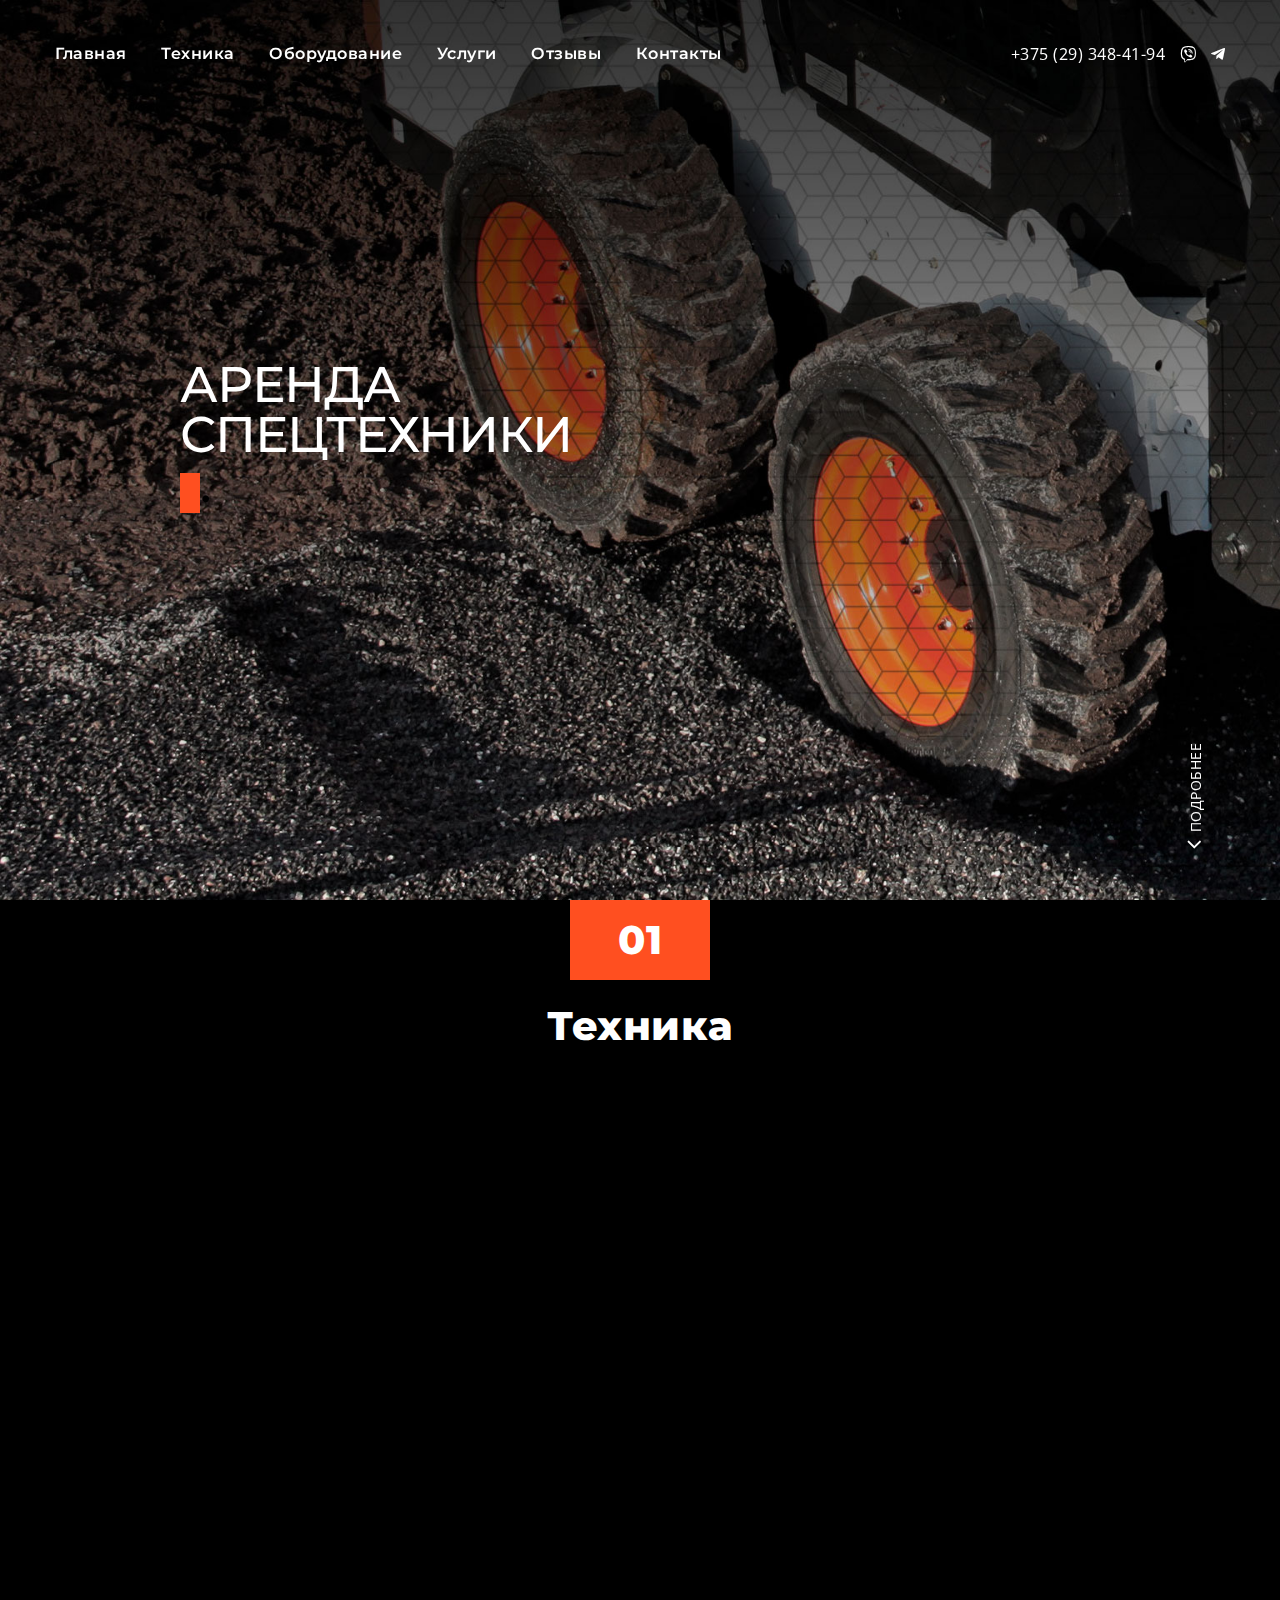
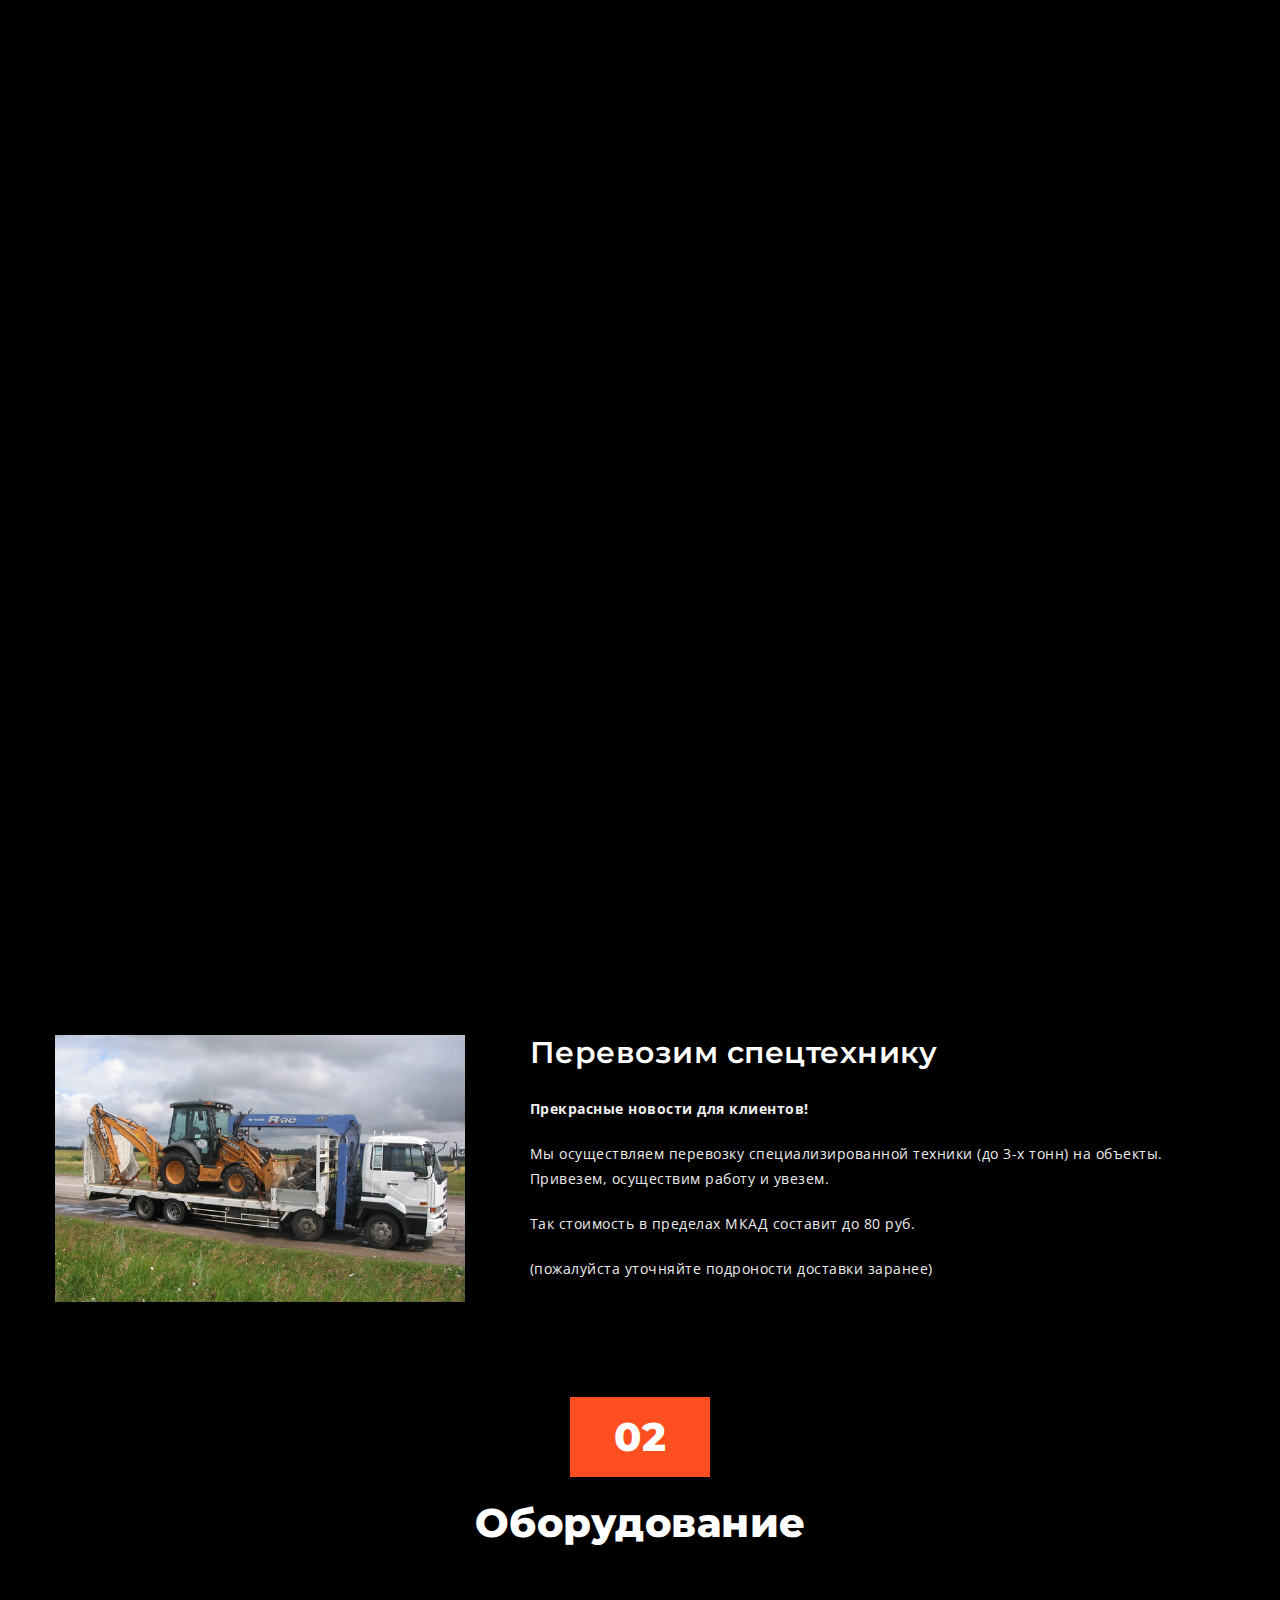
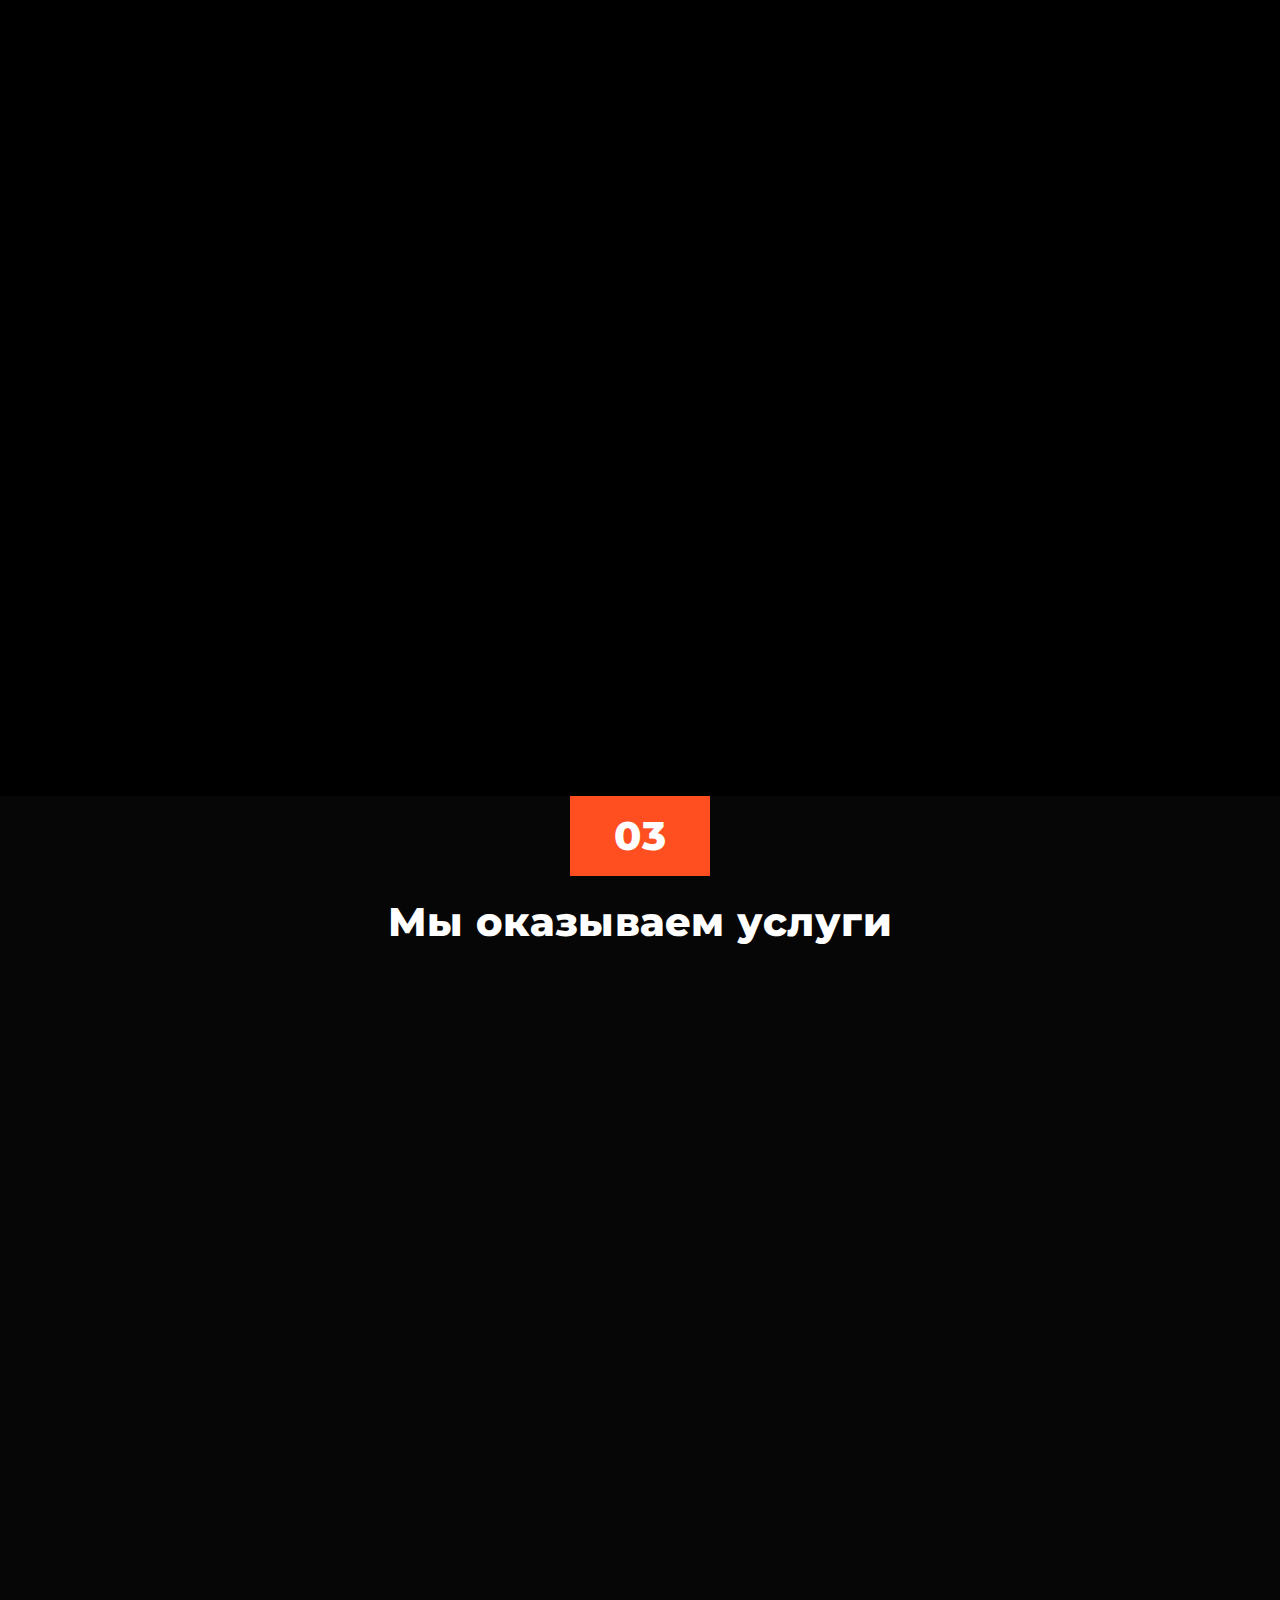
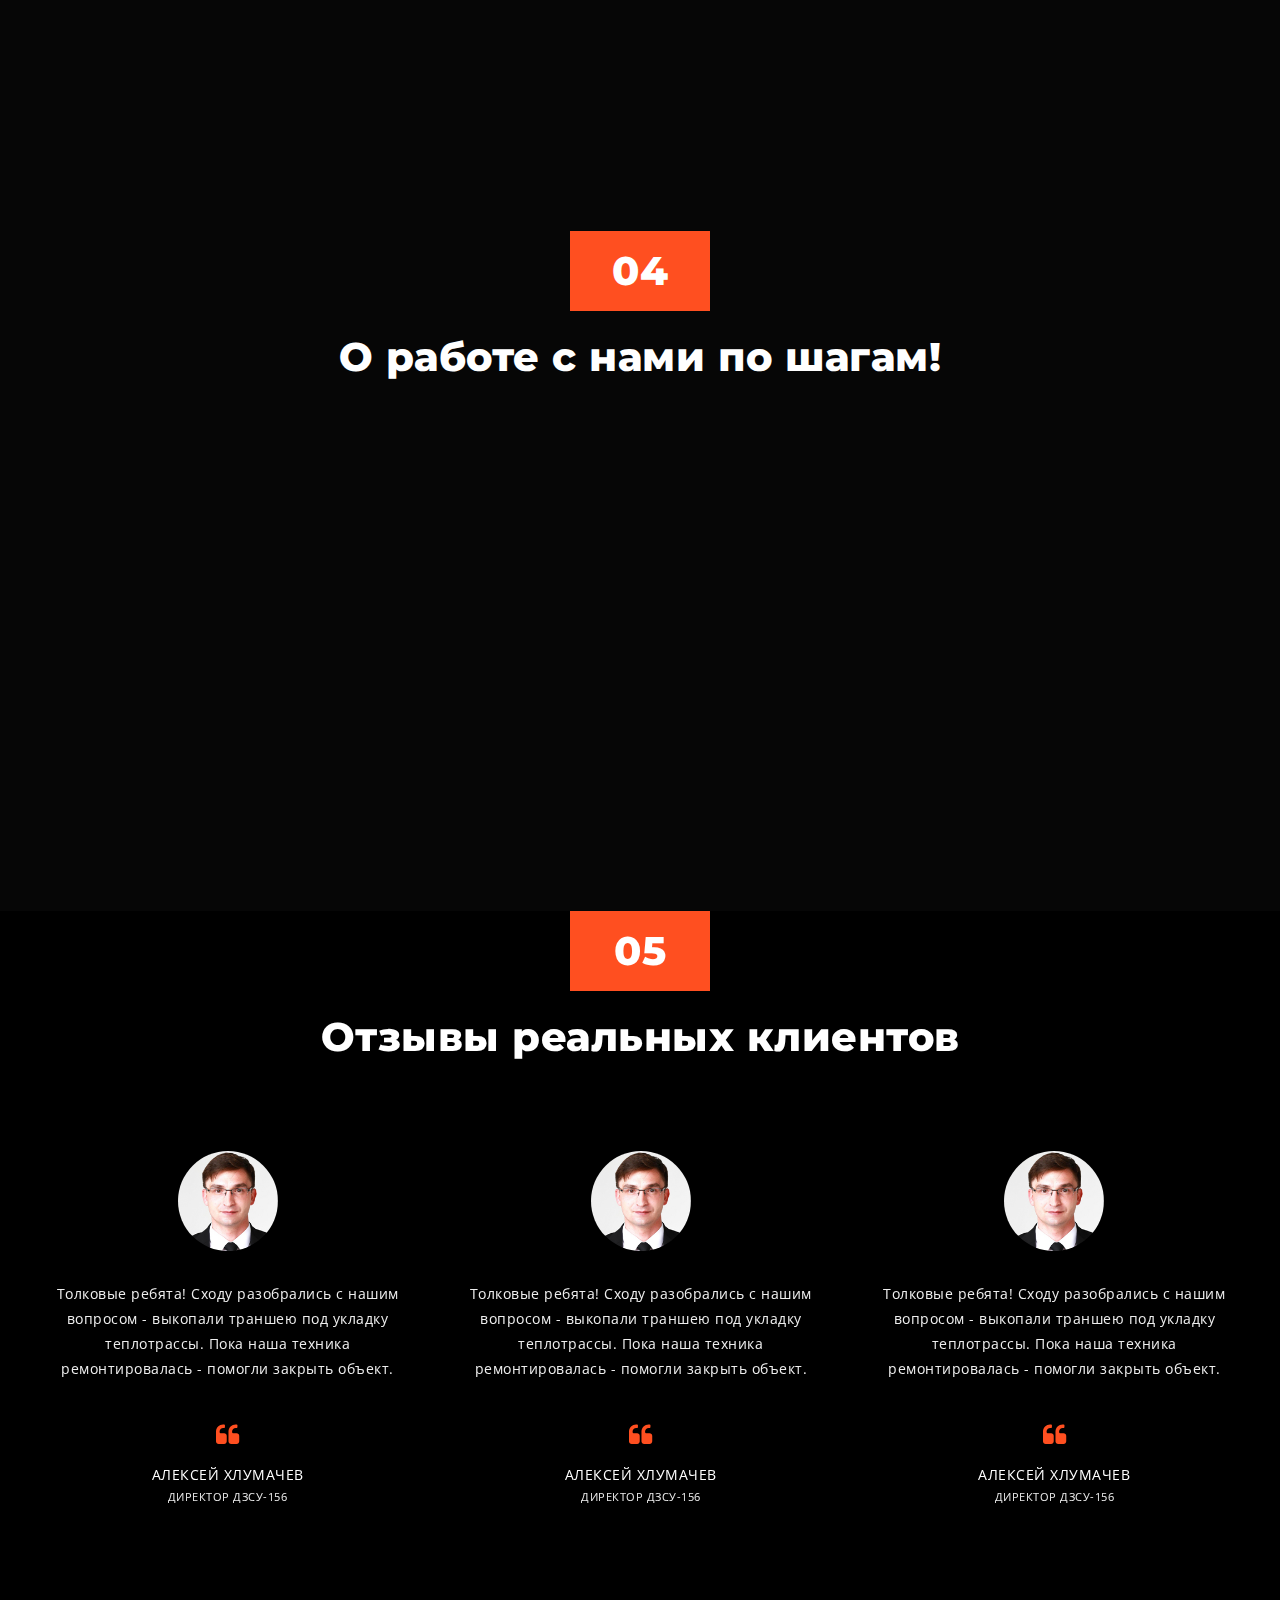
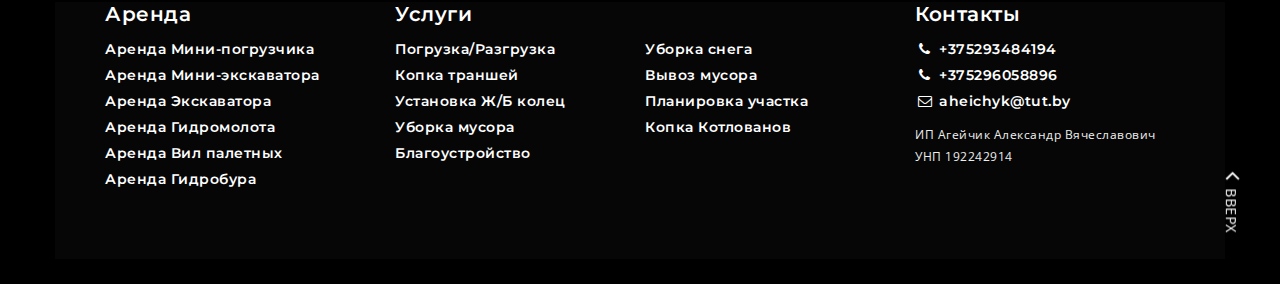
==== commit 979e16b8: "commit data" ====
--- a/index.html
+++ b/index.html
@@ -771,6 +771,12 @@
 										<span class="second"></span>
 									</div>
 								</li>
+							</ul>
+						</div>
+					</div>
+					<div class="edina_tm_services_wrap">
+						<div class="edina_tm_list_wrap" data-column="3" data-space="70">
+							<ul class="total">
 								<li class="wow fadeIn" data-wow-duration="1.2s" data-wow-delay="0.6s">
 									<div class="inner_list">
 										<div class="service_icon"></div>
@@ -810,6 +816,12 @@
 										<span class="second"></span>
 									</div>
 								</li>
+							</ul>
+						</div>
+					</div>
+					<div class="edina_tm_services_wrap">
+						<div class="edina_tm_list_wrap" data-column="3" data-space="70">
+							<ul class="total">
 								<li class="wow fadeIn" data-wow-duration="1.2s" data-wow-delay="1s">
 									<div class="inner_list">
 										<div class="service_icon"></div>
@@ -1052,7 +1064,6 @@
 						<p><a href="#">Погрузка/Разгрузка</a></p>
 						<p><a href="#">Копка траншей</a></p>
 						<p><a href="#">Установка Ж/Б колец</a></p>
-						<p><a href="#">Бурение скважин</a></p>
 						<p><a href="#">Уборка мусора</a></p>
 						<p><a href="#">Благоустройство</a></p>
 					</div>
@@ -1070,7 +1081,6 @@
 						<p><a href="#">Вывоз мусора</a></p>
 						<p><a href="#">Планировка участка</a></p>
 						<p><a href="#">Копка Котлованов</a></p>
-						<p><a href="#">Погрузчка мусора</a></p>
 					</div>
 					<span class="first"></span>
 					<span class="second"></span>
@@ -1084,11 +1094,10 @@
 					<div class="service_definition">
 						<p><a href="#"><i class="xcon-phone"></i> +375293484194</a></p>
 						<p><a href="#"><i class="xcon-phone"></i> +375296058896</a></p>
-						<p><i class="xcon-mail"></i><a href="#"> aheichyk@tut.by</a></p>
+						<p><a href="#"><i class="xcon-mail"></i> aheichyk@tut.by</a></p>
 					<div class="little">
-						<p>ИП Иванов Иван Иванович</p>
-						<p>Свидетельство о гос.регистрации</p>
-						<p>№1234241VDSCCSA</p>
+						<p>ИП Агейчик Александр Вячеславович</p>
+						<p>УНП 192242914</p>
 					</div>
 					</div>
 					<span class="first"></span>
--- a/css/style.css
+++ b/css/style.css
@@ -1004,8 +1004,7 @@
 	   -moz-box-sizing: border-box; /* Firefox, other Gecko */
 			box-sizing: border-box; /* Opera/IE 8+ */ 
 }
-.edina_tm_universal_box_wrap .overlay_image.testimonial{background-image: url(..//img/jarallax/1.jpg);}
-.edina_tm_universal_box_wrap .overlay_color.testimonial{background-color: rgba(0,0,0,.95);}
+.edina_tm_universal_box_wrap .overlay_color.testimonial{background-color:rgba(0,0,0,.95);}
 .edina_tm_universal_box_wrap .content.testimonial{padding-bottom: 95px;}
 .edina_tm_testimonial_wrap .carousel_wrap{
 	width: 100%;
@@ -1317,8 +1316,6 @@
 /*---------------------------------------------------*/
 /*	11) EDINA PARTNERS
 /*---------------------------------------------------*/
-
-.edina_tm_universal_box_wrap .overlay_image.partners{background-image: url(..//img/jarallax/2.jpg);}
 .edina_tm_universal_box_wrap .overlay_color.partners{background-color: rgba(0,0,0,.95);}
 .edina_tm_universal_box_wrap .content.partners{padding: 90px 0px;}
 .edina_tm_partners_wrap_total{
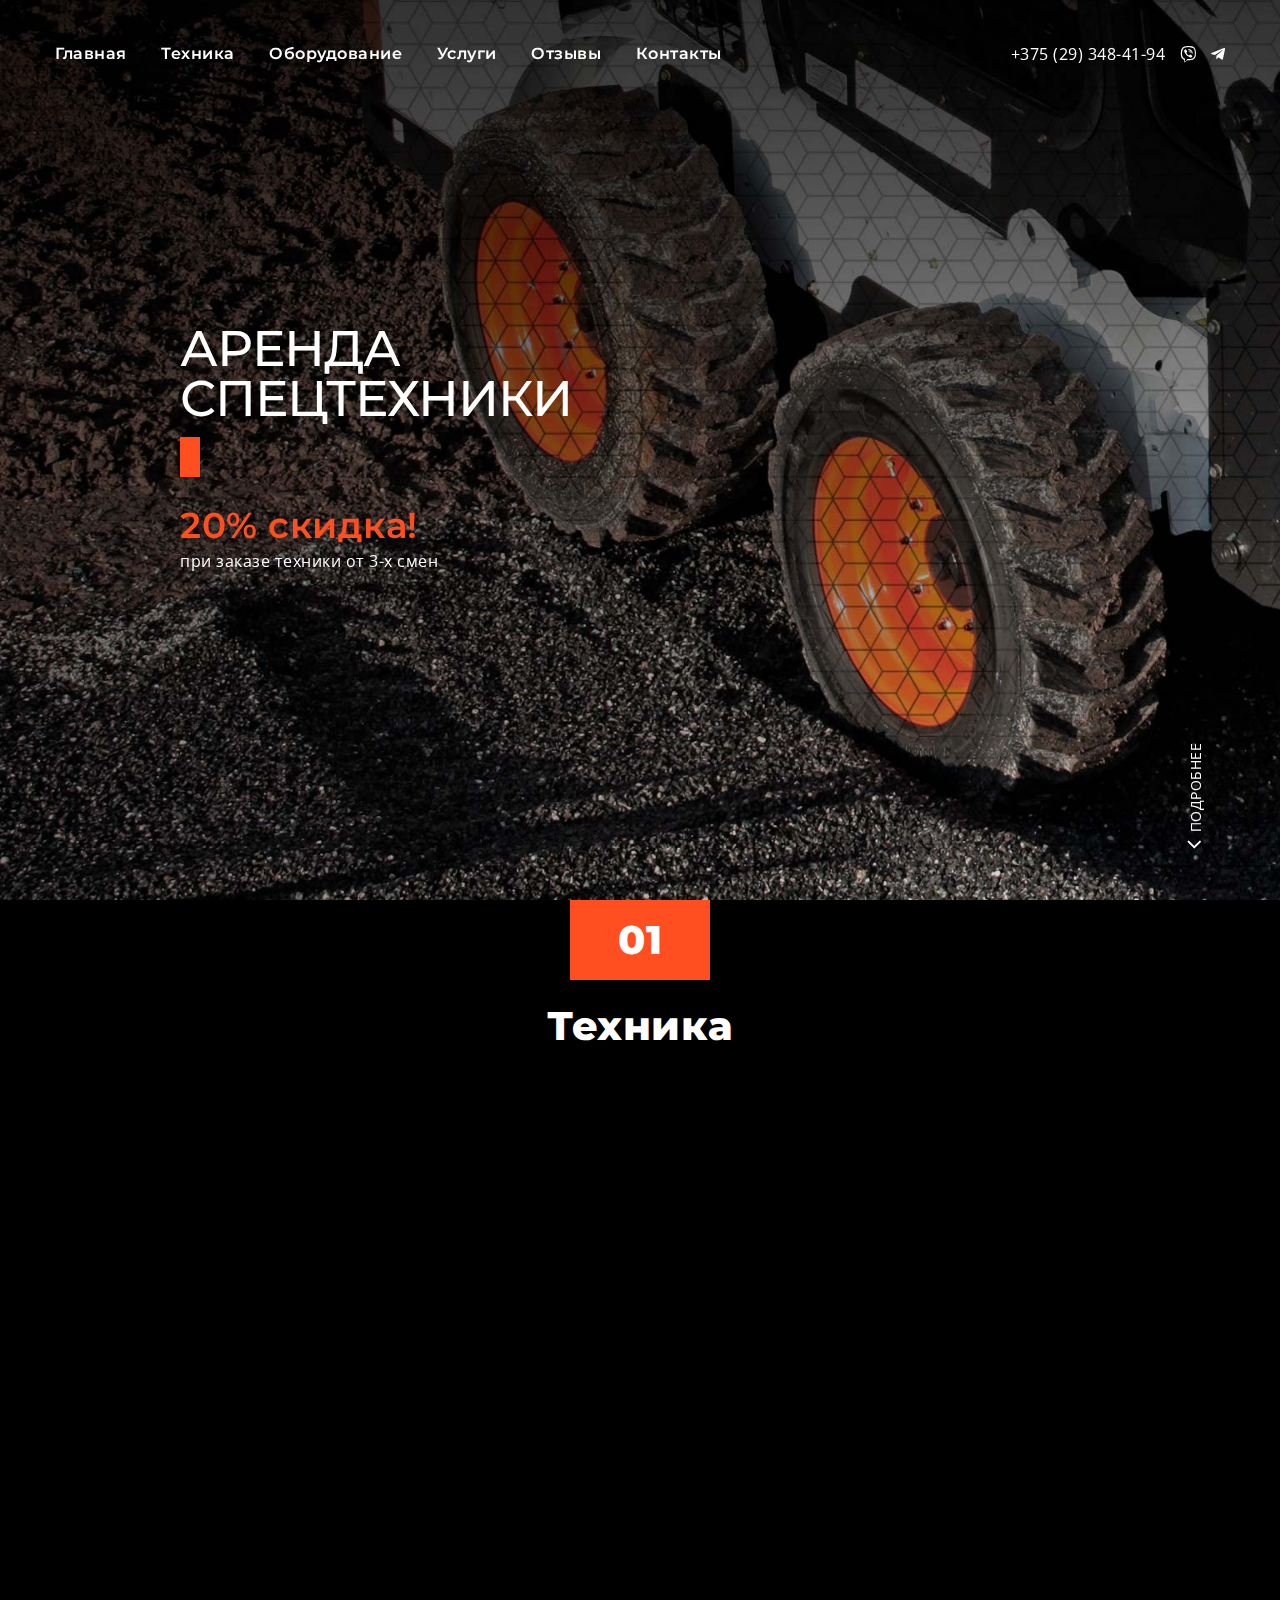
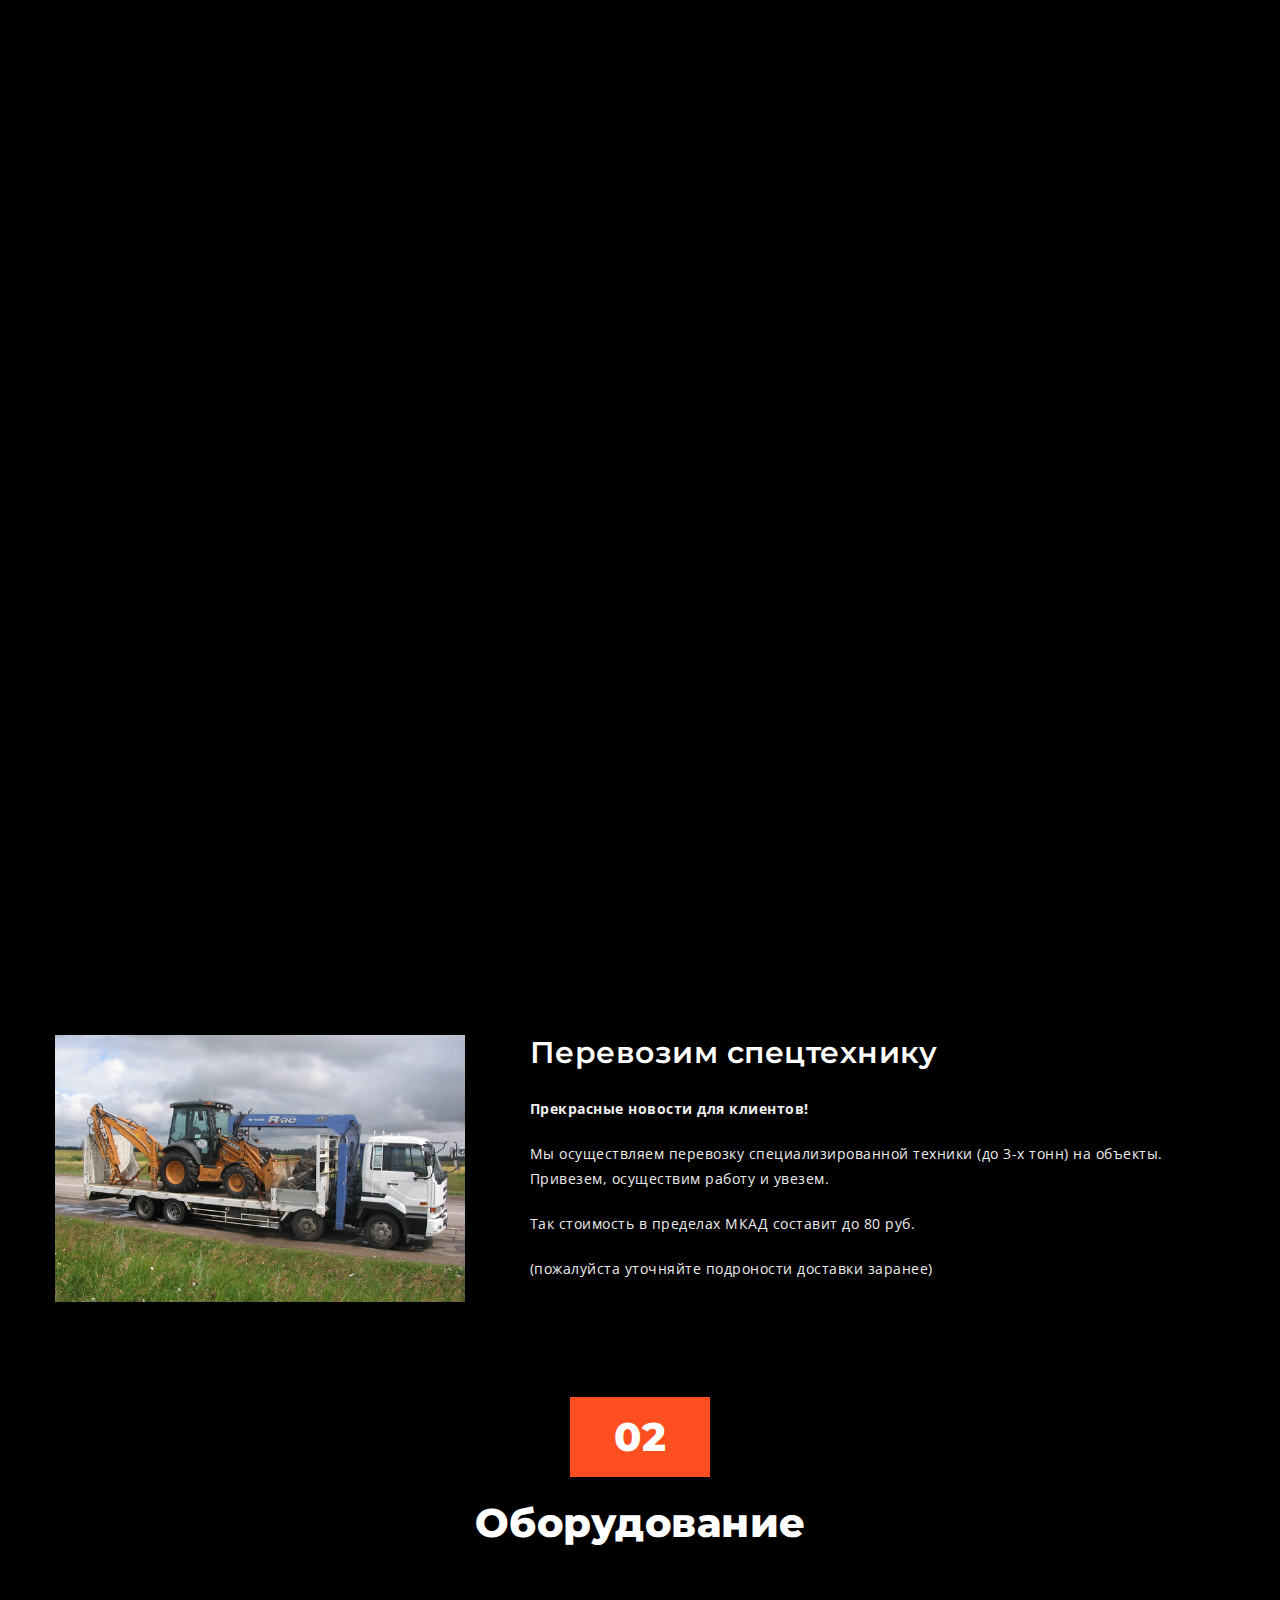
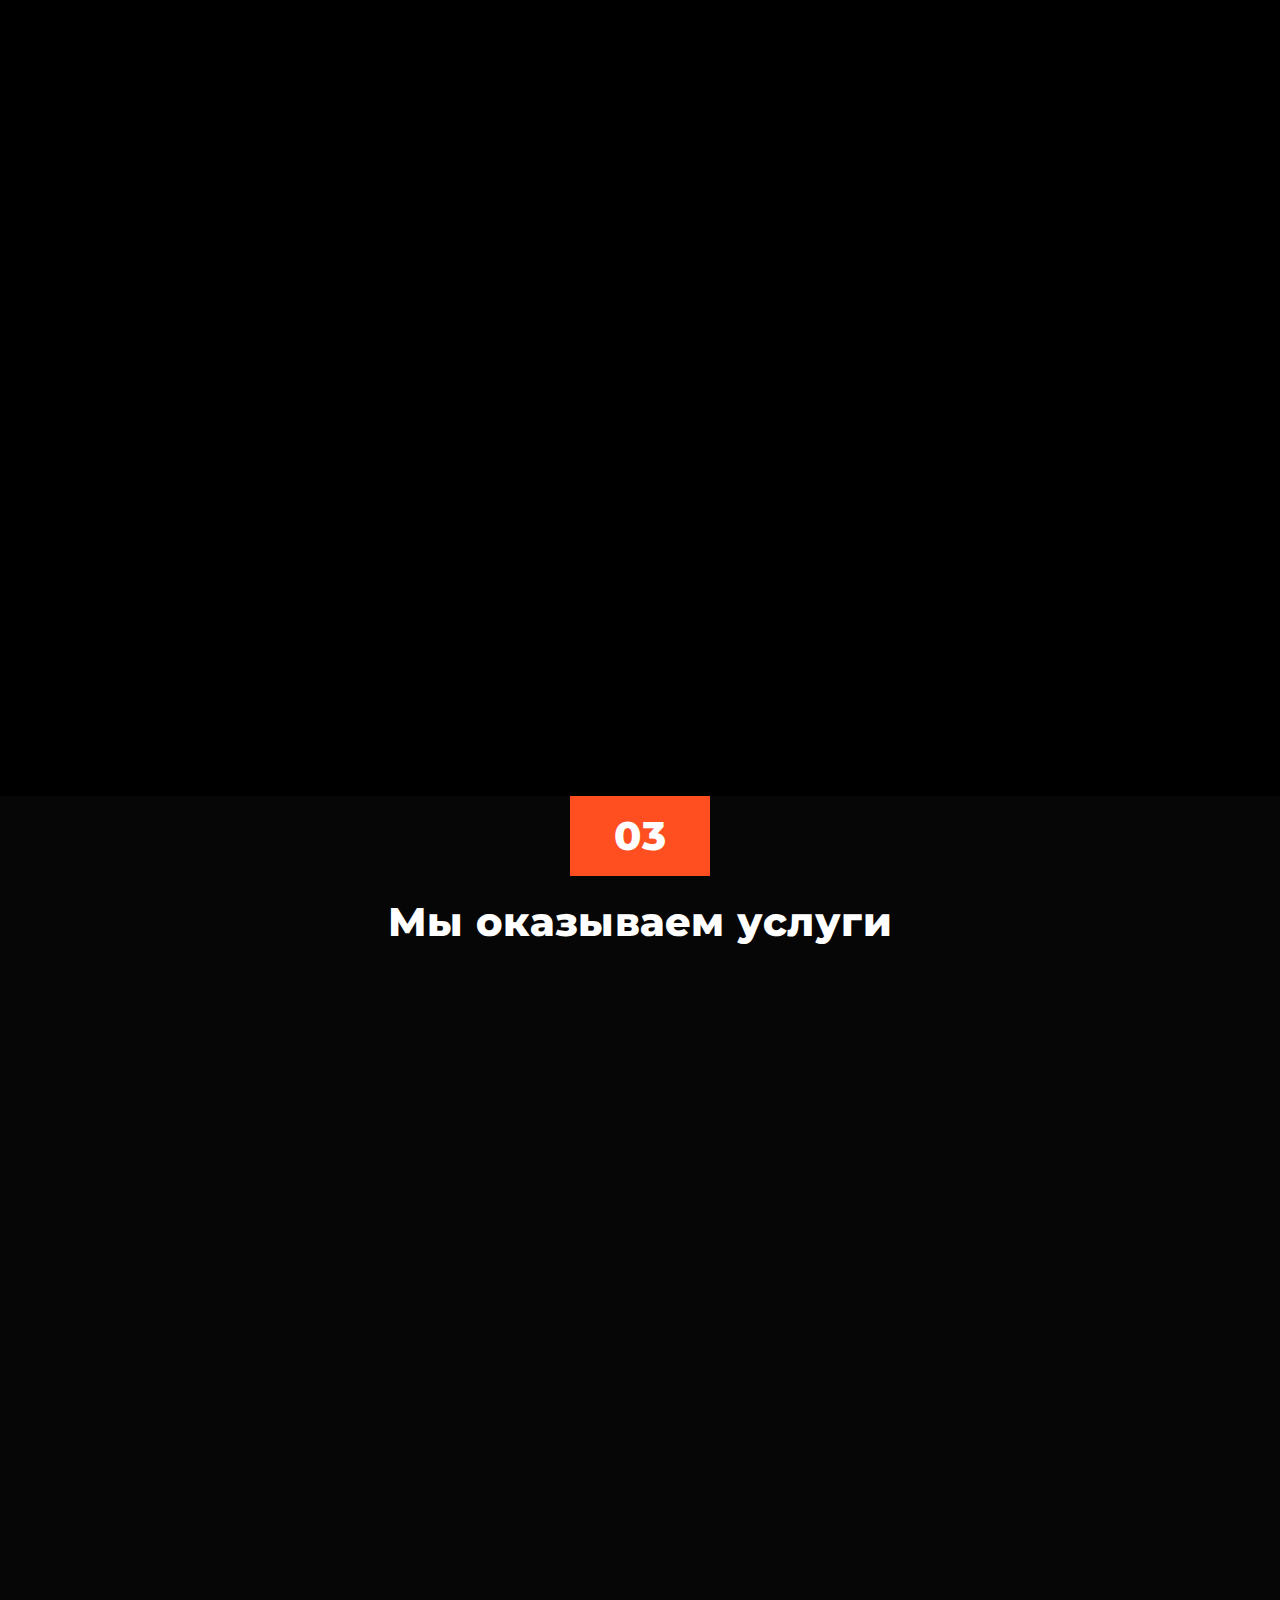
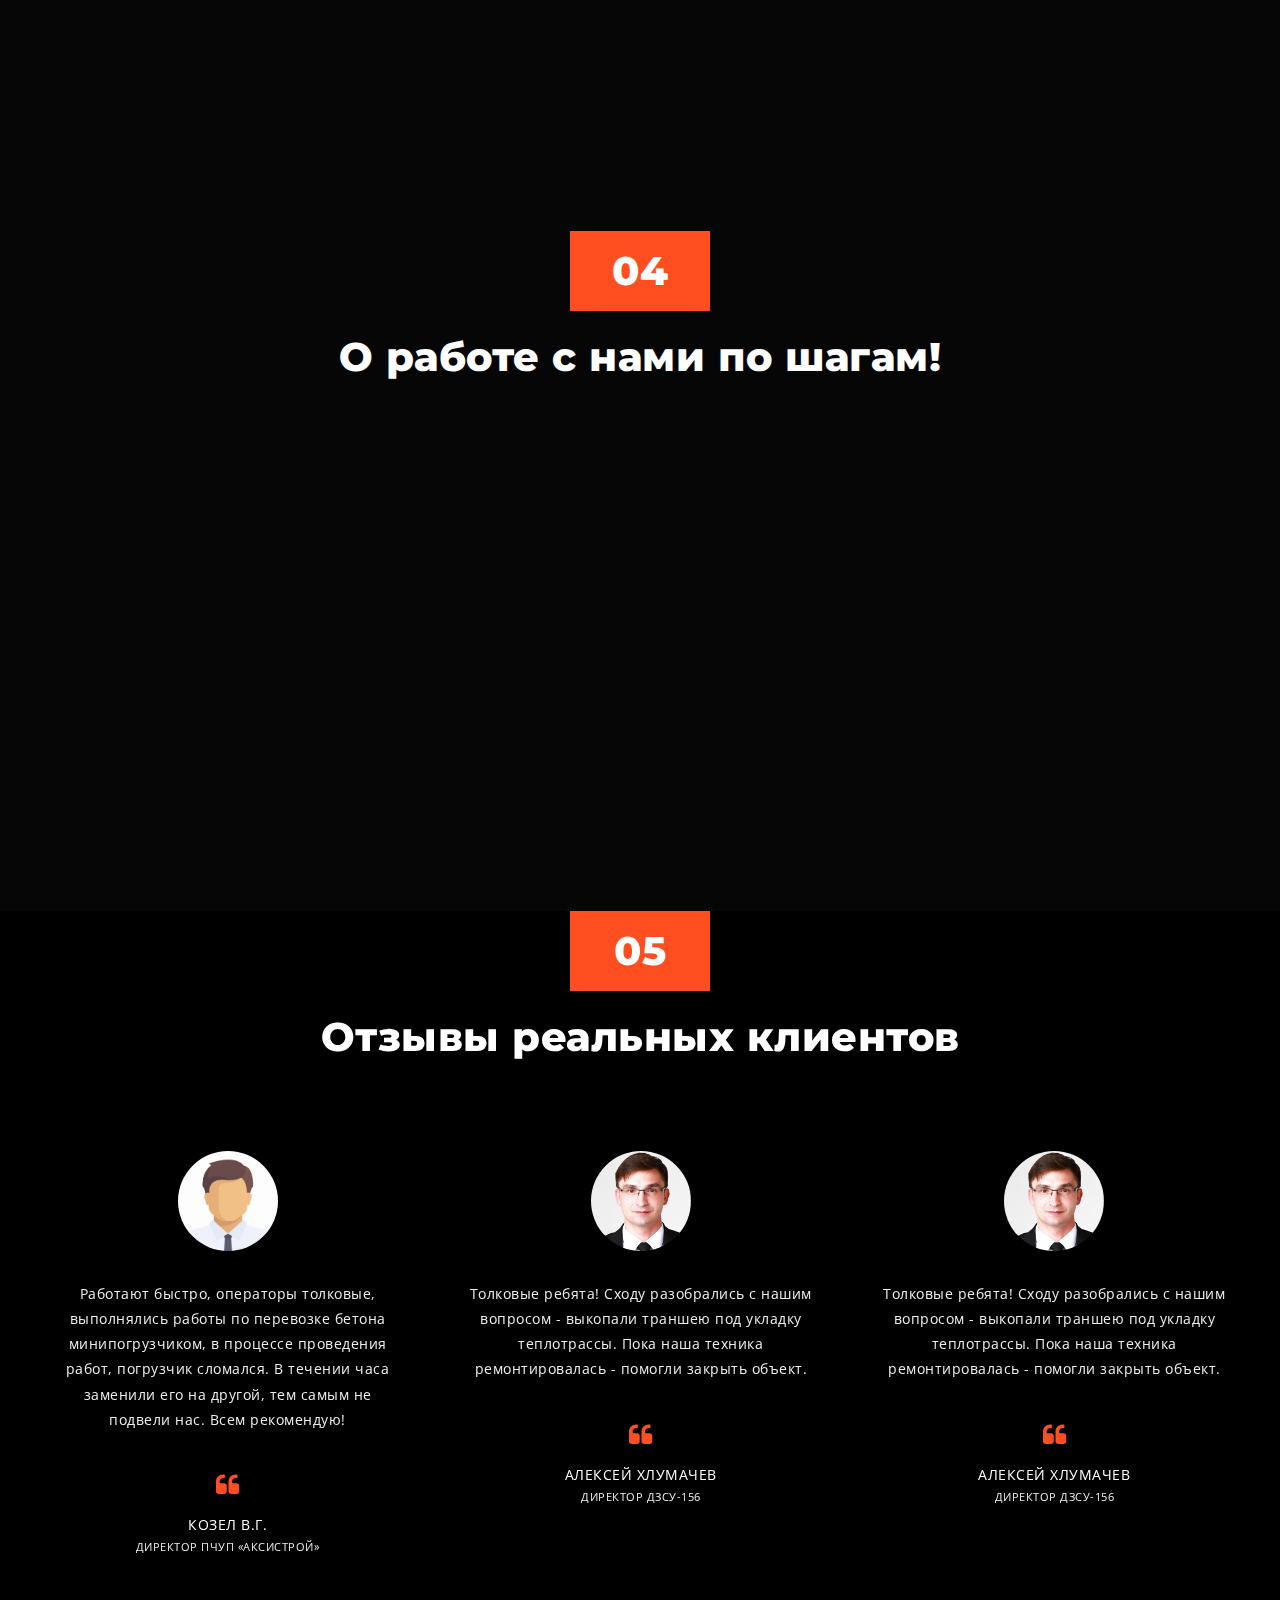
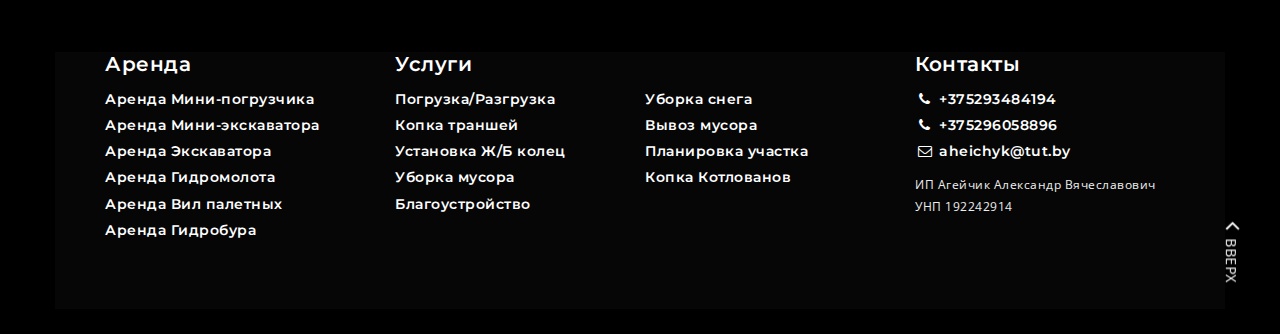
==== commit 56a4c3b9: "commit data" ====
--- a/index.html
+++ b/index.html
@@ -78,9 +78,9 @@
 						</div>
 						<div class="social_icons_wrap">
 							<ul>
-								<li><a href="#">+375 (29) 348-41-94</a></li>
-								<li><a href="#"><i class="fab fa-viber"></i></a></li>
-								<li><a href="#"><i class="fab fa-telegram-plane"></i></a></li>
+								<li><a href="tel:+375293484194">+375 (29) 348-41-94</a></li>
+								<li><a href="viber://chat?number=+375293484194"><i class="fab fa-viber"></i></a></li>
+								<li><a href="tg://resolve?number=+375293484194"><i class="fab fa-telegram-plane"></i></a></li>
 							</ul>
 						</div>
 					</div>
@@ -125,6 +125,8 @@
 						<div class="container hero">
 							<div class="hero_title">
 								<p class="first">АРЕНДА спецтехники<br/><span class="edina_tm_animation_text_word"></span></p>
+								<h2>20<span>%</span> скидка!</h2>
+								<p>при заказе техники от 3-х смен</p>
 							</div>
 						</div>
 						<div class="edina_tm_discover_wrap anchor">
@@ -586,9 +588,8 @@
 										<div class="definition">
 											<p class="text"><b>Характеристики:</b></p>
 											<ul>
-												<li>Общая длина, мм — 269</li>
-												<li>Общая ширина, мм — 260</li>
-												<li>Общая высота, мм — 525</li>
+												<li>Общая длина, мм — 250</li>
+												<li>Общая высота, мм — 600</li>
 												<li>Общий вес, кг — 114</li>										
 											</ul>
 										</div>
@@ -628,7 +629,7 @@
 									</div>
 									<div class="definitions_wrap">
 										<div class="date_wrap">
-											<p>ВИЛЫ ПАЛЕТНЫЕ<a href="index.html">65 руб/час</a> </p>
+											<p>ВИЛЫ ПАЛЕТНЫЕ<a href="index.html">45 руб/час</a> </p>
 										</div>
 										<div class="title_holder">
 											<h3><a href="index.html">BOBCAT 107мм.</a></h3>
@@ -810,7 +811,7 @@
 											<h3>Рытье колодцев</h3>
 										</div>
 										<div class="service_definition">
-											<p>Поможем вам создать современный колодец под ваши личные нужды. Использование спецтехники при сооружении существенно ускорит процесс и оставит результат.</p>
+											<p>Поможем вырыть колодец под устройство септиков для частного дома глубиной до 6м. Использование спецтехники при сооружении существенно ускорит процесс.</p>
 										</div>
 										<span class="first"></span>
 										<span class="second"></span>
@@ -976,17 +977,17 @@
 									<li class="item">
 										<div class="inner">
 											<div class="image_holder">
-												<img src="img/clients/1.jpg" alt="" />
+												<img src="img/clients/person.jpg" alt="" />
 											</div>
 											<div class="definition">
-												<p>Толковые ребята! Сходу разобрались с нашим вопросом - выкопали траншею под укладку теплотрассы. Пока наша техника ремонтировалась - помогли закрыть объект.</p>
+												<p>Работают быстро, операторы толковые, выполнялись работы по перевозке бетона минипогрузчиком, в процессе проведения работ, погрузчик сломался. В течении часа заменили его на другой, тем самым не подвели нас. Всем рекомендую!</p>
 											</div>
 											<div class="svg_wrap">
 												<i class="xcon-quote-left"></i>
 											</div>
 											<div class="name_holder_wrap">
-												<span class="name">Алексей Хлумачев</span>
-												<span class="job">Директор ДЗСУ-156</span>
+												<span class="name">Козел В.Г.</span>
+												<span class="job">Директор ПЧУП «Аксистрой»</span>
 											</div>
 										</div>
 									</li>
@@ -1092,9 +1093,9 @@
 						<h3>Контакты</h3>
 					</div>
 					<div class="service_definition">
-						<p><a href="#"><i class="xcon-phone"></i> +375293484194</a></p>
-						<p><a href="#"><i class="xcon-phone"></i> +375296058896</a></p>
-						<p><a href="#"><i class="xcon-mail"></i> aheichyk@tut.by</a></p>
+						<p><a href="tel:+375293484194"><i class="xcon-phone"></i> +375293484194</a></p>
+						<p><a href="tel:+375296058896"><i class="xcon-phone"></i> +375296058896</a></p>
+						<p><a href="mailto:aheichyk@tut.by"><i class="xcon-mail"></i> aheichyk@tut.by</a></p>
 					<div class="little">
 						<p>ИП Агейчик Александр Вячеславович</p>
 						<p>УНП 192242914</p>
--- a/css/style.css
+++ b/css/style.css
@@ -365,6 +365,14 @@
 /*---------------------------------------------------*/
 /*	05) EDINA CONTENT
 /*---------------------------------------------------*/
+
+.hero_title h2 {
+	color: #ff4f20;
+}
+.hero_title p{
+	color: #fff;
+	font-size: 16px;
+}
 
 .edina_tm_hero_header{
 	width: 100%;
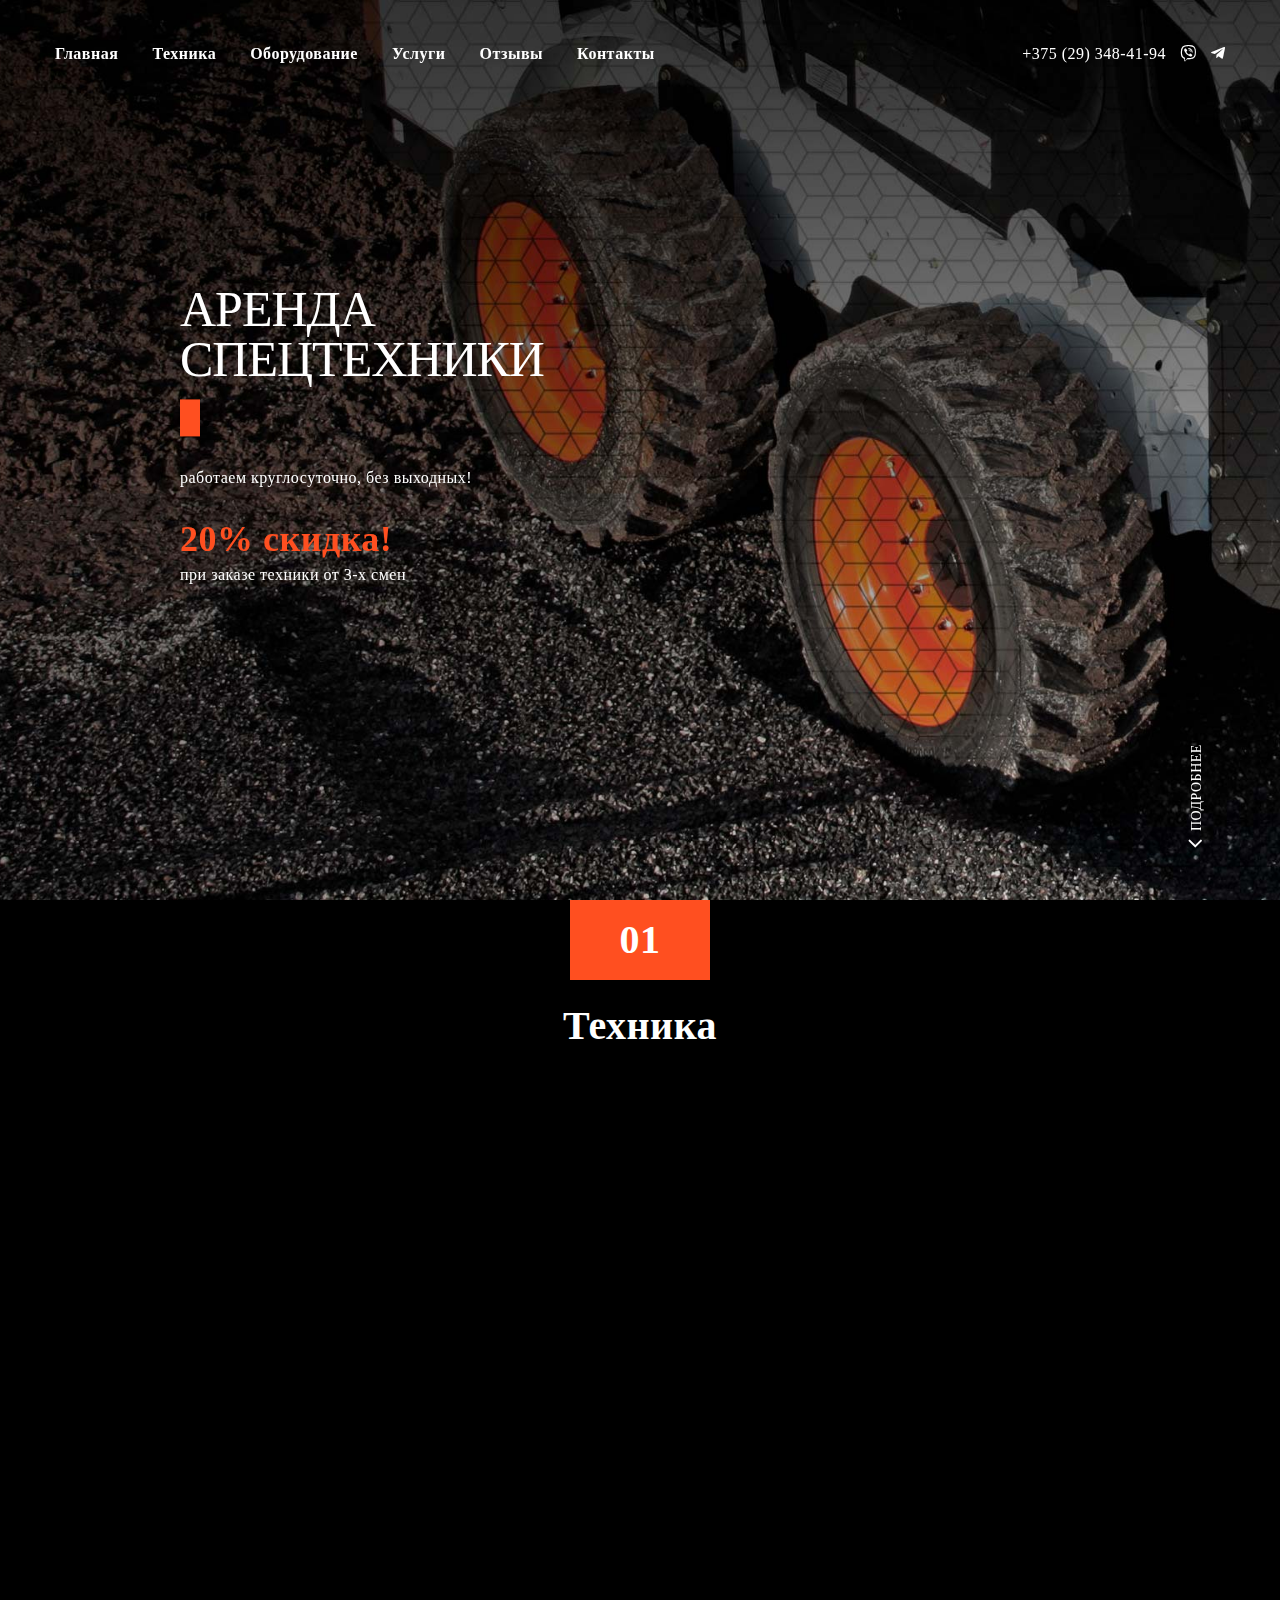
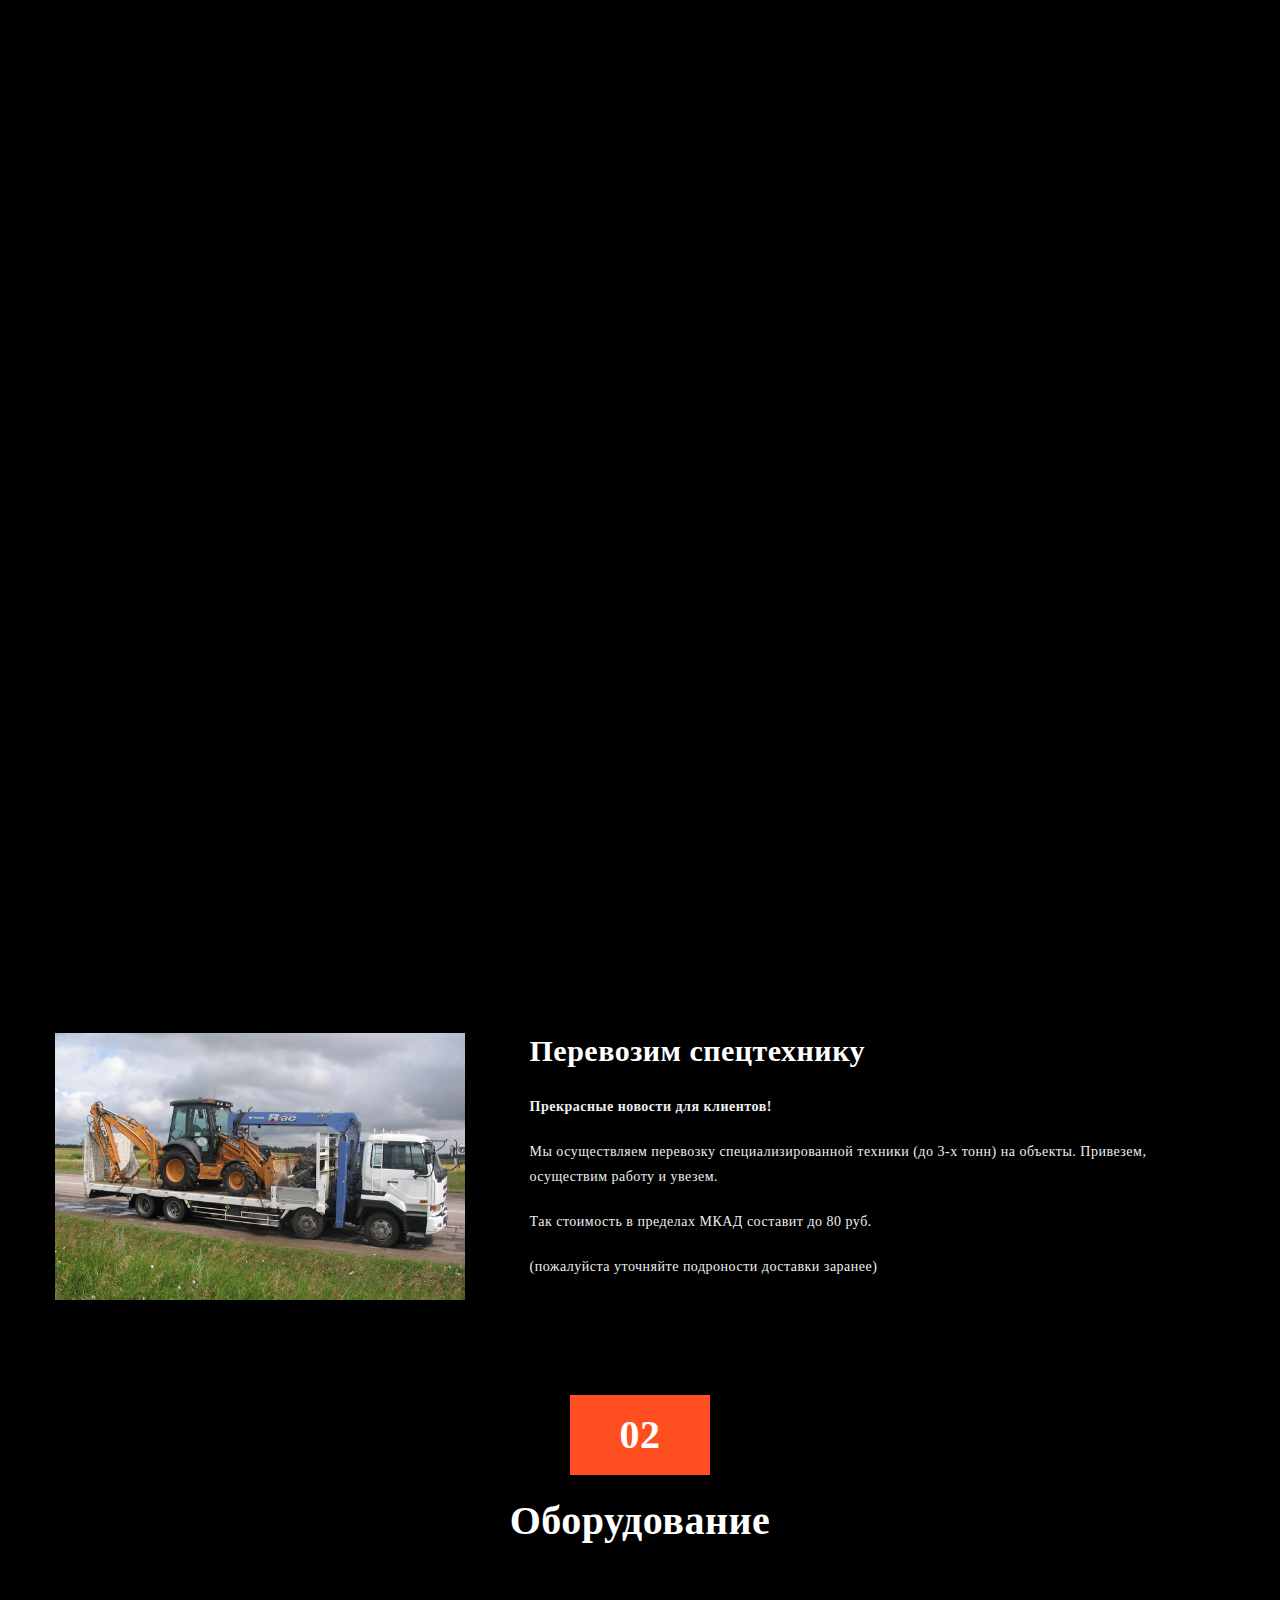
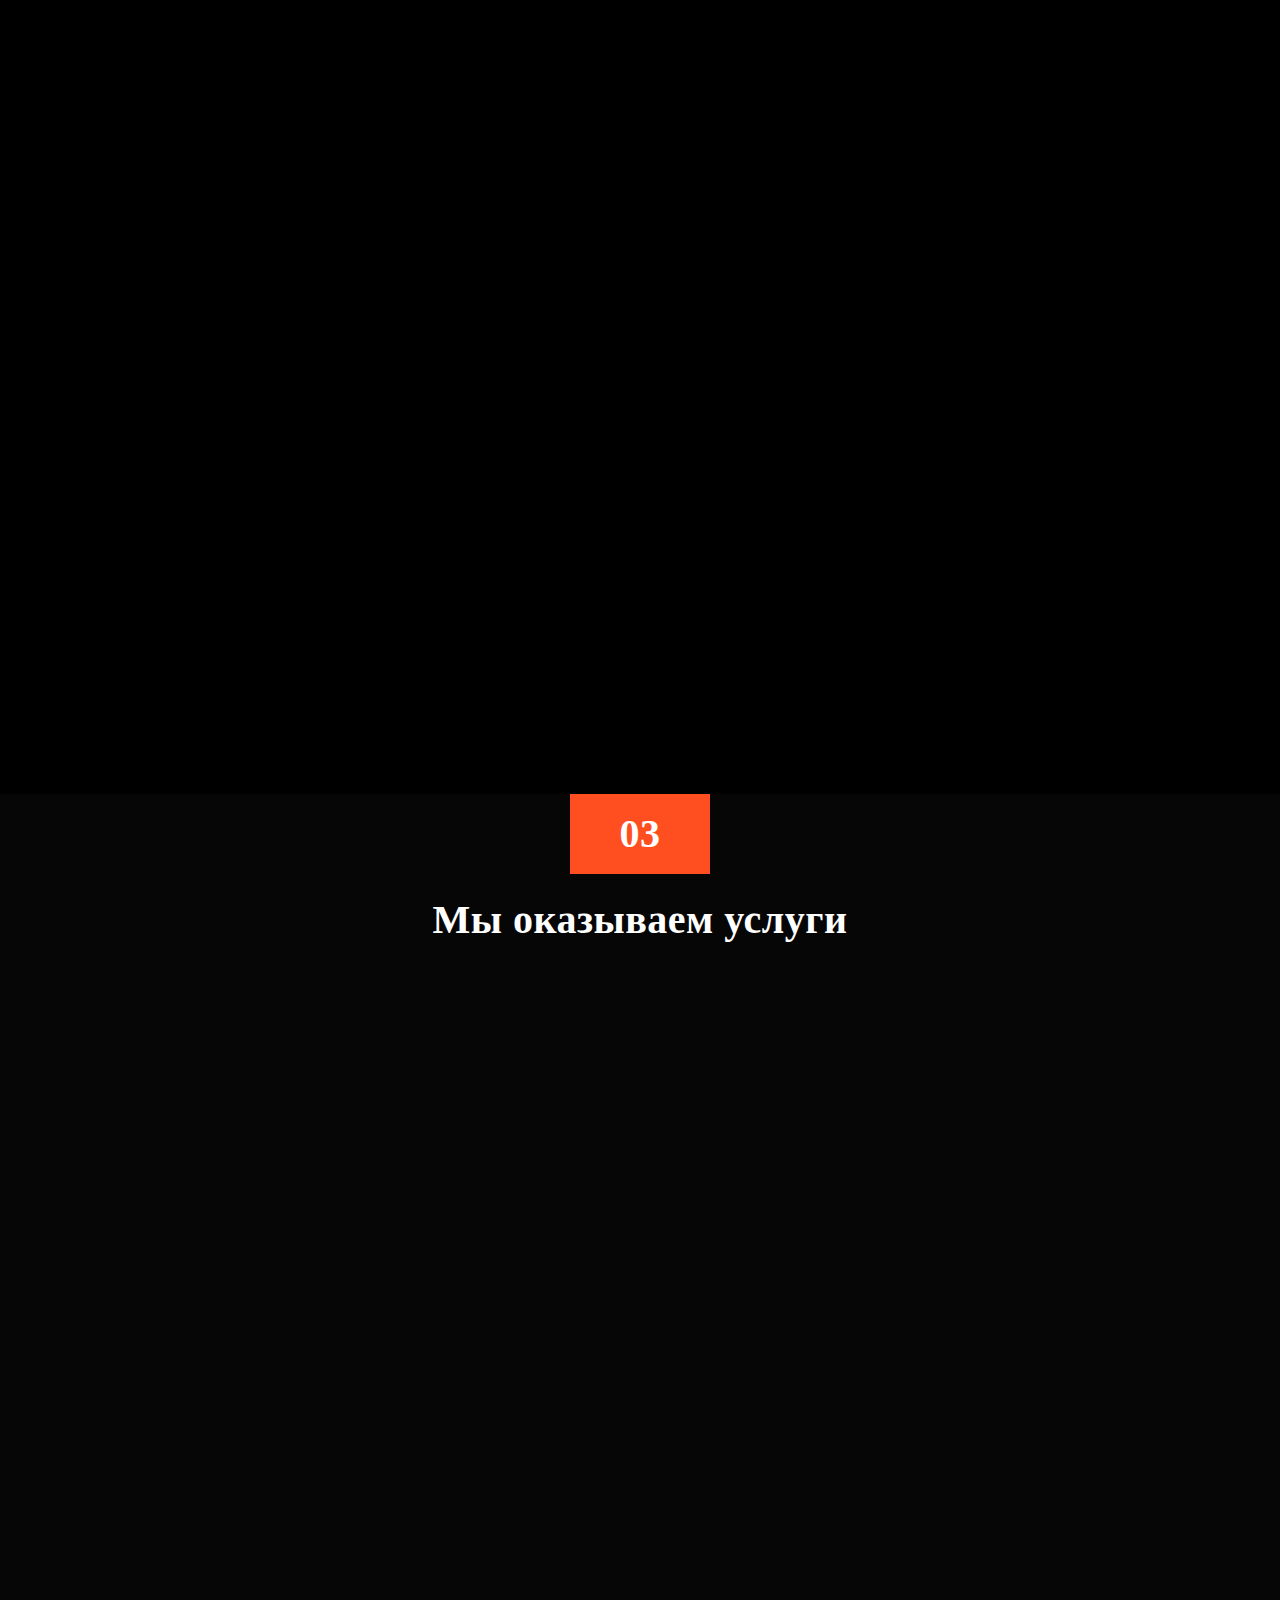
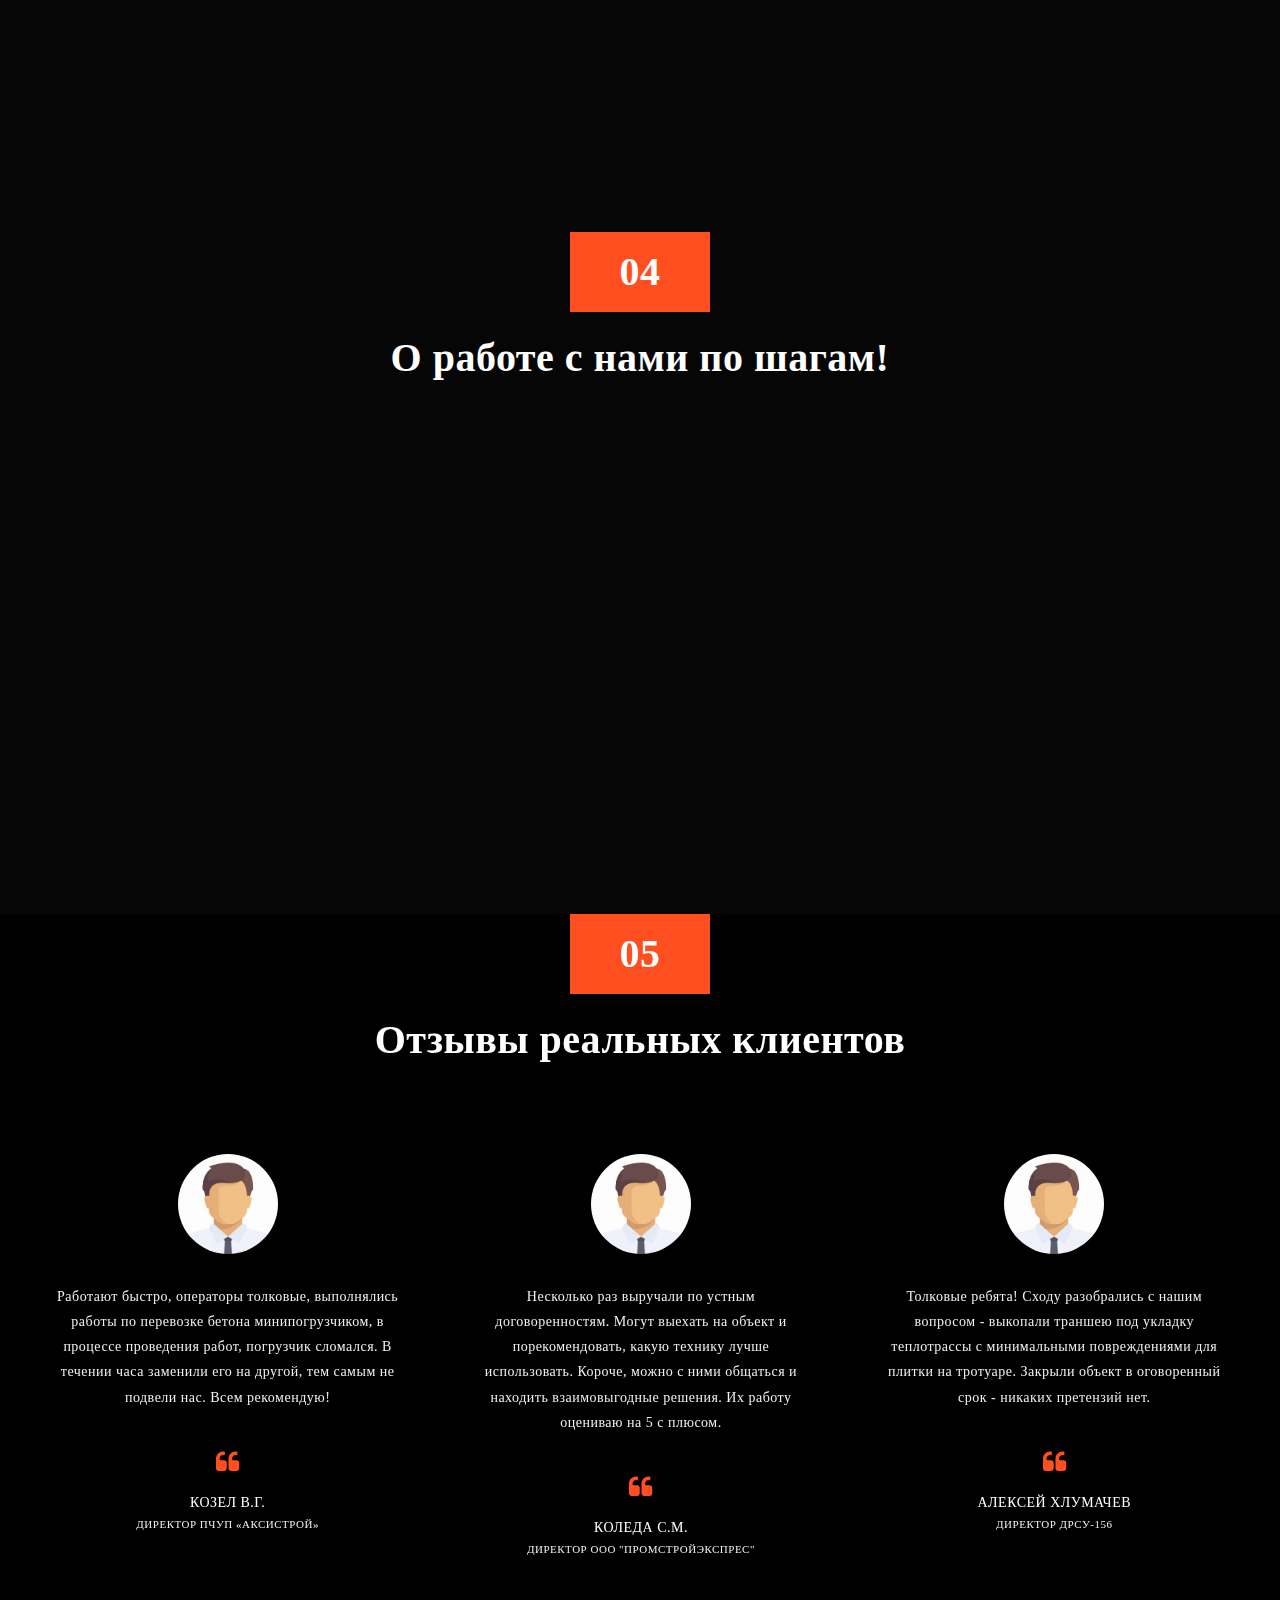
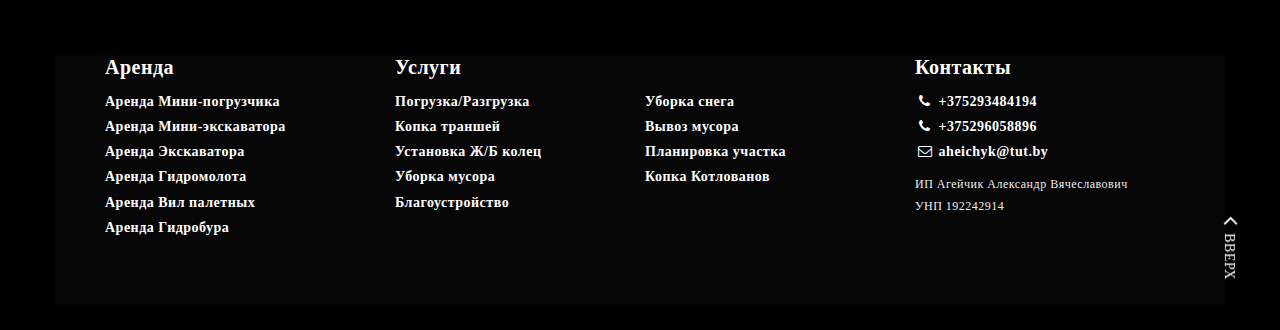
==== commit 6687a6c4: "commit data" ====
--- a/index.html
+++ b/index.html
@@ -1,24 +1,18 @@
 <!DOCTYPE html>
-<!--[if lt IE 7 ]><html class="ie ie6" lang="en"> <![endif]-->
-<!--[if IE 7 ]><html class="ie ie7" lang="en"> <![endif]-->
-<!--[if IE 8 ]><html class="ie ie8" lang="en"> <![endif]-->
-<!--[if (gte IE 9)|!(IE)]><!--><html lang="en"> <!--<![endif]-->
-
+<!--[if lt IE 7 ]><html class="ie ie6" lang="ru"> <![endif]-->
+<!--[if IE 7 ]><html class="ie ie7" lang="ru"> <![endif]-->
+<!--[if IE 8 ]><html class="ie ie8" lang="ru"> <![endif]-->
+<!--[if (gte IE 9)|!(IE)]><!--><html lang="ru"> <!--<![endif]-->
 <head>
-
 <meta http-equiv="Content-Type" content="text/html; charset=utf-8" />
-
-<meta name="description" content="Name of your web site">
-<meta name="author" content="Marketify">
-
+<meta name="description" content="Спецтехника для строительных и земельных работ в Минске">
+<meta name="keywords"  content="Аренда мини-экскаваторов, мини-погрузчиков, экскаваторов-погрузчиков" />
 <meta name="viewport" content="width=device-width, initial-scale=1, maximum-scale=1">
-
-<title>Аренда спец.техники</title>
-
+<title>Аренда спецтехники техники в Минске</title>
 <!-- STYLES -->
 <link rel="stylesheet" href="https://use.fontawesome.com/releases/v5.7.0/css/all.css">
-<link href="https://fonts.googleapis.com/css?family=Montserrat:400,400i,500,500i,600,600i,700,700i,800,800i,900,900i" rel="stylesheet">
-<link href="https://fonts.googleapis.com/css?family=Open+Sans:400,400i,600,600i,700,700i,800,800i" rel="stylesheet">
+<link rel="dns-prefetch" href="https://fonts.googleapis.com/css?family=Montserrat:400,400i,500,500i,600,600i,700,700i,800,800i,900,900i" rel="stylesheet">
+<link rel="dns-prefetch" href="https://fonts.googleapis.com/css?family=Open+Sans:400,400i,600,600i,700,700i,800,800i" rel="stylesheet">
 <link rel="stylesheet" type="text/css" href="css/plugins.css" />
 <link rel="stylesheet" type="text/css" href="css/style.css" />
 <link rel="stylesheet" href="css/footer.css">
@@ -45,12 +39,12 @@
 		<input type="checkbox" class="popup-checkbox" id="popupCheckboxOne">
 		<div class="popup">
 			<div class="popup-content">
-					<form class="box" action="index.html" method="post">
+					<form class="box" action="mail.php" method="post">
 					<label for="popupCheckboxOne" class="popup-closer">&#215;</label>
 					<div class="returnmessage" data-success="Ваша заявка отправлена!"></div>
-					<input type="name" name="" placeholder="Ваше Имя">
-					<input type="phone" name="" placeholder="Номер телефона">
-					<input type="submit" name="" value="Отправить">
+					<input type="text" class="form-control" name="user_name" placeholder="Например, Иван">
+					<input type="text" class="form-control" name="user_phone" placeholder="+375 29 333 33 33">
+					<input type="submit" class="btn btn-primary" value="Отправить">
 				</form>	
 			</div>
 		</div>
@@ -62,9 +56,6 @@
 		<div class="edina_tm_navigation_wrap">
 			<div class="container">
 				<div class="navigation_inner">
-					<!-- <div class="logo">
-						<a class="dark_logo" href="#"><img src="img/logo/logo.png" alt="" /></a>
-					</div> -->
 					<div class="nav_list_wrap">
 						<div class="menu">
 							<ul class="anchor_nav">
@@ -80,7 +71,7 @@
 							<ul>
 								<li><a href="tel:+375293484194">+375 (29) 348-41-94</a></li>
 								<li><a href="viber://chat?number=+375293484194"><i class="fab fa-viber"></i></a></li>
-								<li><a href="tg://resolve?number=+375293484194"><i class="fab fa-telegram-plane"></i></a></li>
+								<li><a href="tg://resolve?domain=miniarenda"><i class="fab fa-telegram-plane"></i></a></li>
 							</ul>
 						</div>
 					</div>
@@ -124,9 +115,12 @@
 					<div class="content hero">
 						<div class="container hero">
 							<div class="hero_title">
-								<p class="first">АРЕНДА спецтехники<br/><span class="edina_tm_animation_text_word"></span></p>
+								<p class="first">АРЕНДА спецтехники</br>
+								<span class="edina_tm_animation_text_word"></span></p>
+
+								<p>работаем круглосуточно, без выходных!</p><br/>
 								<h2>20<span>%</span> скидка!</h2>
-								<p>при заказе техники от 3-х смен</p>
+								<p>при заказе техники от 3-х смен</p></br>
 							</div>
 						</div>
 						<div class="edina_tm_discover_wrap anchor">
@@ -420,65 +414,15 @@
 									</div>
 								</div>
 							</li>
-							<!-- <li class="wow fadeInUp" data-wow-duration="1.2s" data-wow-delay="0.4s">
-								<div class="inner_list">
-									<div class="image_wrap">
-										<img class="small" src="img/blog/500x350.jpg" alt="" />
-										<img class="big" src="img/blog/1170x450.jpg" alt="" />
-										<div class="news_image" data-url="img/blog/KomatsuРС35/1.jpg"></div>
-										<a class="link_news" href="index.html"></a>
-									</div>
-									<div class="definitions_wrap">
-										<div class="date_wrap">
-											<p>Мини-экскаватор<a href="index.html">45 руб/час</a> </p>
-										</div>
-										<div class="title_holder">
-											<h3><a href="index.html">Komatsu РС35</a></h3>
-										</div>
-										<div class="store">
-											<a href="#"><span>ЗАКАЗАТЬ</span></a>
-											</div>
-										<div class="definition">
-											<p><b>Характеристики:</b></p>
-											<ul>
-												<li>Длина стрелы 2,5 м.</li>
-												<li>Глубина копания - 3,2 м</li>
-												<li>Ширина - 300 см</li>
-												<li>Масса - 3,7 т.</li>									
-											</ul>
-										</div>
-										<div class="full_def">
-											<h5>Описание</h5>
-											<p>Гусеничный мини-экскаватор Komatsu PC35 – отличается высокой производительностью, маневренностью, мощностью. Это универсальная строительная специальная техника подходящая для решения многих задач.</p>
-											<p></p>
-											<h5>Применяется для работ</h5>
-											<ul>
-												<li>Земляные работы</li>
-												<li>Копка траншей</li>
-												<li>Монтаж Ж/Б колец</li>
-												<li>Благоустройство</li>
-											</ul>
-											<p></p>
-											<h5>Навесное оборудование</h5>
-											<ul>
-												<li>Ковши 0,4 м3 / 0,6 м3</li>
-												<li>Гидромолот</li>
-												<li>Бур шнековый</li>										
-											</ul>
-										</div>
-										<div class="read_more">
-											<a href="#"><span>Подробнее</span></a>
-										</div>
-									</div>
-								</div>
-							</li> -->
 						</ul>
 					</div>
 				</div>
 			</div>
 		</div>
 		<!-- /Техника -->
-				<!-- Доставка -->
+		
+		<!-- Доставка -->
+		<!--noindex-->
 		<div class="edina_tm_section" id="about">
 			<div class="container">
 				<div class="edina_tm_about_wrap homepage_second">
@@ -486,9 +430,9 @@
 						<div class="leftbox"></div>
 						<div class="rightbox">
 							<div class="name_holder">
-								<h3>Перевозим спецтехнику</h3>
+								<h3 rel=«nofollow»>Перевозим спецтехнику</h3>
 							</div>
-							<div class="definition">
+							<div class="definition" rel=«nofollow»>
 								<p><b>Прекрасные новости для клиентов!</b></p> 
 								<p>Мы осуществляем перевозку специализированной техники (до 3-х тонн) на объекты. Привезем, осуществим работу и увезем.</p>
 								<p>Так стоимость в пределах МКАД составит до 80 руб.</p> 
@@ -499,7 +443,9 @@
 				</div>
 			</div>
 		</div>
+		<!--/noindex-->
 		<!-- Доставка -->
+
 		<!-- Оборудование -->
 		<div class="edina_tm_section" id="equipment">
 			<div class="edina_tm_news_wrap">
@@ -531,7 +477,7 @@
 										</div>
 										<div class="store">
 											<label for="popupCheckboxOne" class="popup-shower">Заказать</label>
-											</div>
+										</div>
 										<div class="definition">
 											<p class="text"><b>Характеристики:</b></p>
 											<ul>
@@ -541,29 +487,6 @@
 												<li>Общий вес, кг — 650</li>										
 											</ul>
 										</div>
-										<!-- <div class="full_def">
-											<h5>Описание</h5>
-											<p>Мини-погрузчик Bobcat S205 – это оптимальное сочетание высокой маневренности и скорости, мощности и функциональности, удобства обслуживания и простоты управления. Сфера применения модели Bobcat S205 обширна и позволяет решить широкий круг строительных, сельскохозяйственных и коммунальных задач в кратчайшие сроки и с высоким качеством исполнения.</p>
-											<p></p>
-											<h5>Применяется для работ</h5>
-											<ul>
-												<li>Разгрузка/погрузка</li>
-												<li>Уборка мусора</li>
-												<li>Монтаж Ж/Б колец</li>
-												<li>Уборка снега</li>										
-											</ul>
-											<p></p>
-											<h5>Навесное оборудование</h5>
-											<ul>
-												<li>Ковши 0,4 м3 / 0,6 м3</li>
-												<li>Гидромолот</li>
-												<li>Вилы</li>
-												<li>Бур</li>										
-											</ul>
-										</div>
-										<div class="read_more">
-											<a href="#"><span>Подробнее</span></a>
-										</div> -->
 									</div>
 								</div>
 							</li>
@@ -584,7 +507,7 @@
 										</div>
 										<div class="store">
 											<label for="popupCheckboxOne" class="popup-shower">Заказать</label>
-											</div>
+										</div>
 										<div class="definition">
 											<p class="text"><b>Характеристики:</b></p>
 											<ul>
@@ -593,29 +516,6 @@
 												<li>Общий вес, кг — 114</li>										
 											</ul>
 										</div>
-										<!-- <div class="full_def">
-											<h5>Описание</h5>
-											<p>Мини-погрузчик Bobcat S205 – это оптимальное сочетание высокой маневренности и скорости, мощности и функциональности, удобства обслуживания и простоты управления. Сфера применения модели Bobcat S205 обширна и позволяет решить широкий круг строительных, сельскохозяйственных и коммунальных задач в кратчайшие сроки и с высоким качеством исполнения.</p>
-											<p></p>
-											<h5>Применяется для работ</h5>
-											<ul>
-												<li>Разгрузка/погрузка</li>
-												<li>Уборка мусора</li>
-												<li>Монтаж Ж/Б колец</li>
-												<li>Уборка снега</li>										
-											</ul>
-											<p></p>
-											<h5>Навесное оборудование</h5>
-											<ul>
-												<li>Ковши 0,4 м3 / 0,6 м3</li>
-												<li>Гидромолот</li>
-												<li>Вилы</li>
-												<li>Бур</li>										
-											</ul>
-										</div>
-										<div class="read_more">
-											<a href="#"><span>Подробнее</span></a>
-										</div> -->
 									</div>
 								</div>
 							</li>
@@ -636,7 +536,7 @@
 										</div>
 										<div class="store">
 											<label for="popupCheckboxOne" class="popup-shower">Заказать</label>
-											</div>
+										</div>
 										<div class="definition">
 											<p class="text"><b>Характеристики:</b></p>
 											<ul>
@@ -646,29 +546,6 @@
 												<li>Рабочая масса, кг — 48</li>										
 											</ul>
 										</div>
-										<!-- <div class="full_def">
-											<h5>Описание</h5>
-											<p>Мини-погрузчик Bobcat S205 – это оптимальное сочетание высокой маневренности и скорости, мощности и функциональности, удобства обслуживания и простоты управления. Сфера применения модели Bobcat S205 обширна и позволяет решить широкий круг строительных, сельскохозяйственных и коммунальных задач в кратчайшие сроки и с высоким качеством исполнения.</p>
-											<p></p>
-											<h5>Применяется для работ</h5>
-											<ul>
-												<li>Разгрузка/погрузка</li>
-												<li>Уборка мусора</li>
-												<li>Монтаж Ж/Б колец</li>
-												<li>Уборка снега</li>										
-											</ul>
-											<p></p>
-											<h5>Навесное оборудование</h5>
-											<ul>
-												<li>Ковши 0,4 м3 / 0,6 м3</li>
-												<li>Гидромолот</li>
-												<li>Вилы</li>
-												<li>Бур</li>										
-											</ul>
-										</div>
-										<div class="read_more">
-											<a href="#"><span>Подробнее</span></a>
-										</div> -->
 									</div>
 								</div>
 							</li>
@@ -678,45 +555,6 @@
 			</div>
 		</div>
 		<!-- /ОБОРУДОВАНИЕ -->
-
-		<!-- PARTNERS -->
-		<!-- <div class="edina_tm_section">
-			<div class="edina_tm_partners_wrap_total">
-				<div class="edina_tm_universal_box_wrap">
-					<div class="bg_wrap">
-						<div class="overlay_image partners jarallax" data-speed="0"></div>
-						<div class="overlay_color partners"></div>
-					</div>
-					<div class="content partners">
-						<div class="container">
-							<div class="edina_tm_partners_wrap">
-								<ul class="owl-carousel">
-									<li class="item">
-										<img src="img/partners/1.png" alt="" />
-									</li>
-									<li class="item">
-										<img src="img/partners/3.png" alt="" />
-									</li>
-									<li class="item">
-										<img src="img/partners/5.png" alt="" />
-									</li>
-									<li class="item">
-										<img src="img/partners/6.png" alt="" />
-									</li>
-									<li class="item">
-										<img src="img/partners/7.png" alt="" />
-									</li>
-									<li class="item">
-										<img src="img/partners/3.png" alt="" />
-									</li>
-								</ul>
-							</div>
-						</div>
-					</div>
-				</div>
-			</div>
-		</div> -->
-		<!-- /PARTNERS -->
 
 		<!-- Услуги -->
 		<div class="edina_tm_section" id="servise">
@@ -994,34 +832,34 @@
 									<li class="item">
 										<div class="inner">
 											<div class="image_holder">
-												<img src="img/clients/2.jpg" alt="" />
+												<img src="img/clients/person.jpg" alt="" />
 											</div>
 											<div class="definition">
-												<p>Толковые ребята! Сходу разобрались с нашим вопросом - выкопали траншею под укладку теплотрассы. Пока наша техника ремонтировалась - помогли закрыть объект.</p>
+												<p>Несколько раз выручали по устным договоренностям. Могут выехать на объект и порекомендовать, какую технику лучше использовать. Короче, можно с ними общаться и находить взаимовыгодные решения. Их работу оцениваю на 5 с плюсом.</p>
 											</div>
 											<div class="svg_wrap">
 												<i class="xcon-quote-left"></i>
 											</div>
 											<div class="name_holder_wrap">
-												<span class="name">Алексей Хлумачев</span>
-												<span class="job">Директор ДЗСУ-156</span>
+												<span class="name">Коледа С.М.</span>
+												<span class="job">Директор ООО "Промстройэкспрес"</span>
 											</div>
 										</div>
 									</li>
 									<li class="item">
 										<div class="inner">
 											<div class="image_holder">
-												<img src="img/clients/3.jpg" alt="" />
+												<img src="img/clients/person.jpg" alt="" />
 											</div>
 											<div class="definition">
-												<p>Толковые ребята! Сходу разобрались с нашим вопросом - выкопали траншею под укладку теплотрассы. Пока наша техника ремонтировалась - помогли закрыть объект.</p>
+												<p>Толковые ребята! Сходу разобрались с нашим вопросом - выкопали траншею под укладку теплотрассы с минимальными повреждениями для плитки на тротуаре. Закрыли объект в оговоренный срок - никаких претензий нет.</p>
 											</div>
 											<div class="svg_wrap">
 												<i class="xcon-quote-left"></i>
 											</div>
 											<div class="name_holder_wrap">
 												<span class="name">Алексей Хлумачев</span>
-												<span class="job">Директор ДЗСУ-156</span>
+												<span class="job">Директор ДРСУ-156</span>
 											</div>
 										</div>
 									</li>
--- a/css/style.css
+++ b/css/style.css
@@ -5,26 +5,26 @@
 /*	This file is made for CURRENT TEMPLATE
 
 
-	01) EDINA BASE
-	02) EDINA HEADER
-	03) EDINA MOBILE MENU
-	04) EDINA HAMBURGER
-	05) EDINA CONTENT
-	06) EDINA ABOUT
-	07)	EDINA SERVICES
-	08)	EDINA PORTFOLIO
-	09) EDINA TESTIMONIALS
-	10) EDINA NEWS
-	11) EDINA PARTNERS
-	12) EDINA WORK TOGETHER
-	13) EDINA CONTACT
-	14) EDINA FOOTER
-	15) EDINA TO TOP
-	16) EDINA MEDIA QUERIES (FOR SMALL DEVIVES)
-	
-
-/*---------------------------------------------------*/
-/*	01) EDINA BASE
+	01) edina BASE
+	02) edina HEADER
+	03) edina MOBILE MENU
+	04) edina HAMBURGER
+	05) edina CONTENT
+	06) edina ABOUT
+	07)	edina SERVICES
+	08)	edina PORTFOLIO
+	09) edina TESTIMONIALS
+	10) edina NEWS
+	11) edina PARTNERS
+	12) edina WORK TOGETHER
+	13) edina CONTACT
+	14) edina FOOTER
+	15) edina TO TOP
+	16) edina MEDIA QUERIES (FOR SMALL DEVIVES)
+	
+
+/*---------------------------------------------------*/
+/*	01) edina BASE
 /*---------------------------------------------------*/
 
 html {
@@ -90,7 +90,7 @@
 }
 
 /*---------------------------------------------------*/
-/*	02) EDINA HEADER
+/*	02) edina HEADER
 /*---------------------------------------------------*/
 
 .edina_tm_header{
@@ -215,7 +215,7 @@
 .edina_tm_navigation_wrap .social_icons_wrap > ul > li a:hover{color: #ff4f20;}
 
 /*---------------------------------------------------*/
-/*	03) EDINA MOBILE MENU
+/*	03) edina MOBILE MENU
 /*---------------------------------------------------*/
 
 .edina_tm_mobile_menu_wrap{
@@ -258,7 +258,7 @@
 }
 
 /*---------------------------------------------------*/
-/*	04) EDINA HAMBURGER
+/*	04) edina HAMBURGER
 /*---------------------------------------------------*/
 
 .edina_tm_trigger{
@@ -363,7 +363,7 @@
 }
 
 /*---------------------------------------------------*/
-/*	05) EDINA CONTENT
+/*	05) edina CONTENT
 /*---------------------------------------------------*/
 
 .hero_title h2 {
@@ -531,7 +531,7 @@
 }
 
 /*---------------------------------------------------*/
-/*	06) EDINA ABOUT
+/*	06) edina ABOUT
 /*---------------------------------------------------*/
 
 .edina_tm_about_wrap{
@@ -653,7 +653,7 @@
 .edina_tm_about_wrap .rightbox .sharebox ul li a:hover{color: #ed2629;}
 
 /*---------------------------------------------------*/
-/*	07)	EDINA SERVICES
+/*	07)	edina SERVICES
 /*---------------------------------------------------*/
 
 .edina_tm_services_total_wrap{
@@ -832,7 +832,7 @@
 .edina_tm_services_wrap .service_definition p{color: #eee;}
 
 /*---------------------------------------------------*/
-/*	08)	EDINA PORTFOLIO
+/*	08)	edina PORTFOLIO
 /*---------------------------------------------------*/
 
 .edina_tm_portfolio_wrap{
@@ -999,7 +999,7 @@
 .edina_tm_portfolio_list .list_inner .definition_portfolio .first a:hover{color: #ed2629;}
 
 /*---------------------------------------------------*/
-/*	09) EDINA TESTIMONIALS
+/*	09) edina TESTIMONIALS
 /*---------------------------------------------------*/
 
 .edina_tm_testimonial_wrap{
@@ -1067,7 +1067,7 @@
 }
 
 /*---------------------------------------------------*/
-/*	10) EDINA NEWS
+/*	10) edina NEWS
 /*---------------------------------------------------*/
 
 .edina_tm_news_wrap{
@@ -1322,7 +1322,7 @@
 
 
 /*---------------------------------------------------*/
-/*	11) EDINA PARTNERS
+/*	11) edina PARTNERS
 /*---------------------------------------------------*/
 .edina_tm_universal_box_wrap .overlay_color.partners{background-color: rgba(0,0,0,.95);}
 .edina_tm_universal_box_wrap .content.partners{padding: 90px 0px;}
@@ -1357,7 +1357,7 @@
 .edina_tm_partners_wrap ul li{margin: 0px;}
 
 /*---------------------------------------------------*/
-/*	12) EDINA WORK TOGETHER
+/*	12) edina WORK TOGETHER
 /*---------------------------------------------------*/
 
 .edina_tm_work_together_total{
@@ -1406,7 +1406,7 @@
 .edina_tm_work_together_wrap .invite a:hover{background-color: #555;}
 
 /*---------------------------------------------------*/
-/*	13) EDINA CONTACT
+/*	13) edina CONTACT
 /*---------------------------------------------------*/
 
 .edina_tm_contact_wrap{
@@ -1498,7 +1498,7 @@
 }
 
 /*---------------------------------------------------*/
-/*	15) EDINA TO TOP
+/*	15) edina TO TOP
 /*---------------------------------------------------*/
 
 .edina_tm_to_top_wrap{
@@ -1621,7 +1621,7 @@
 
 
 /*---------------------------------------------------*/
-/*	16) EDINA MEDIA QUERIES (FOR SMALL DEVIVES)
+/*	16) edina MEDIA QUERIES (FOR SMALL DEVIVES)
 /*---------------------------------------------------*/
 
 @media (max-width: 1400px) {
@@ -1768,12 +1768,12 @@
 }
 
 /*---------------------------------------------------*/
-/*	EDINA INFO
+/*	edina INFO
 /*---------------------------------------------------*/
 @charset "utf-8";
 	
 /*---------------------------------------------------*/
-/*	01) EDINA BASE
+/*	01) edina BASE
 /*---------------------------------------------------*/
 
 html {
@@ -1839,7 +1839,7 @@
 }
 
 /*---------------------------------------------------*/
-/*	EDINA INFO
+/*	edina INFO
 /*---------------------------------------------------*/
 
 .edina_tm_info_wrap{
@@ -1899,4 +1899,10 @@
 	padding-bottom: 0px;
 }
 
+}
+
+.second
+{
+	color: #fff;
+	margin-bottom: 20px; 
 }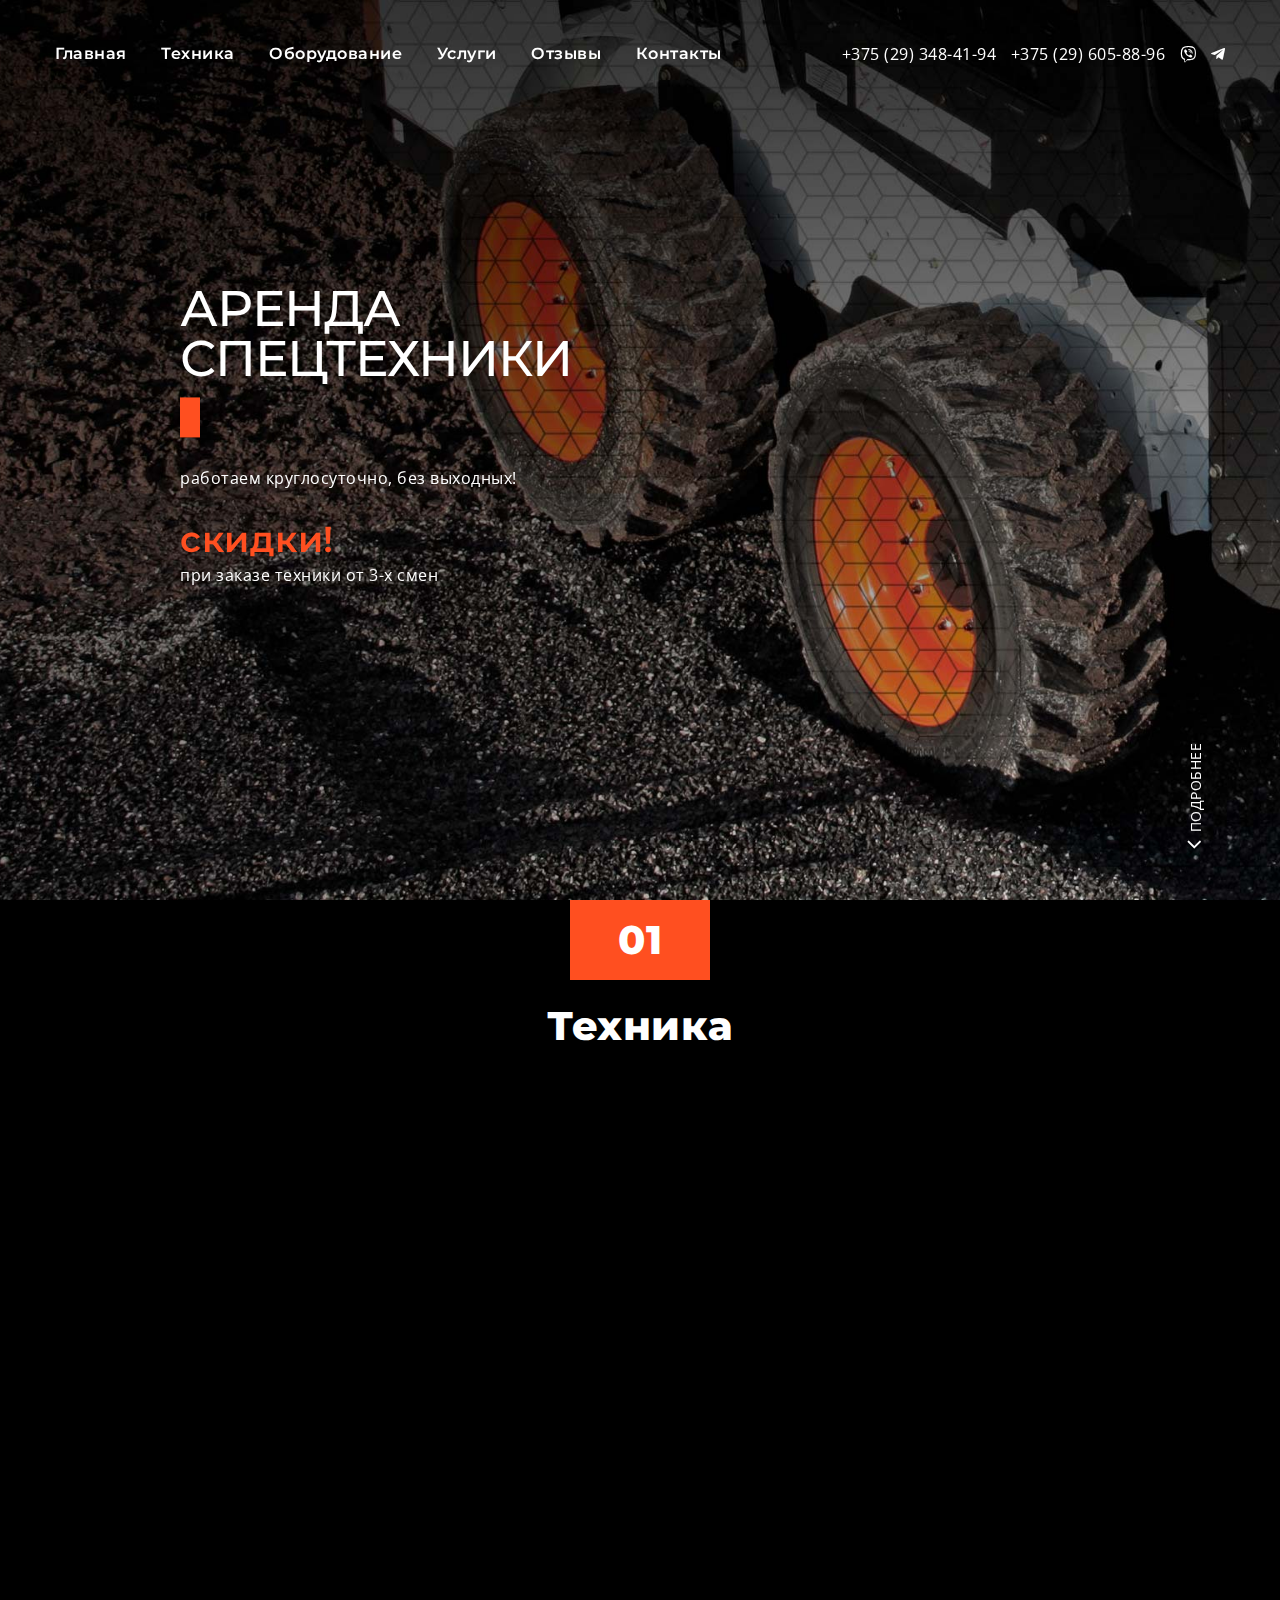
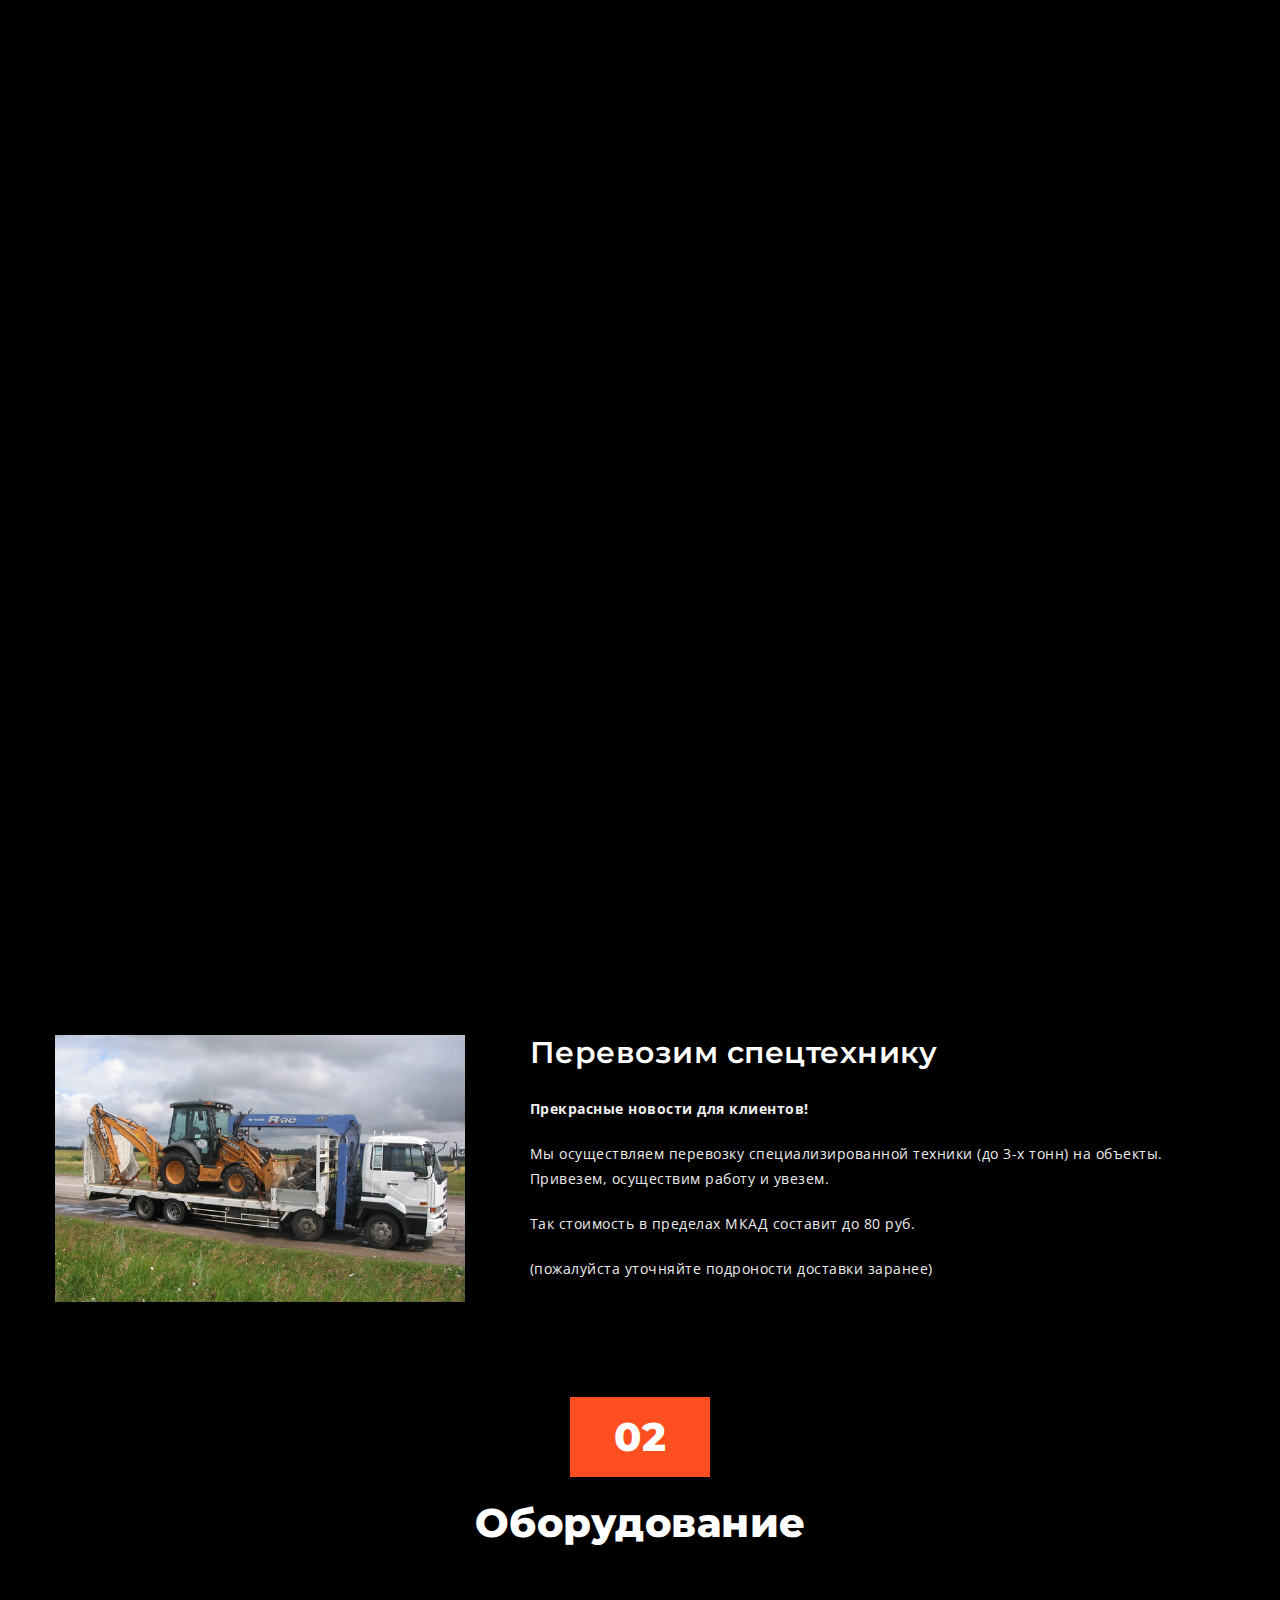
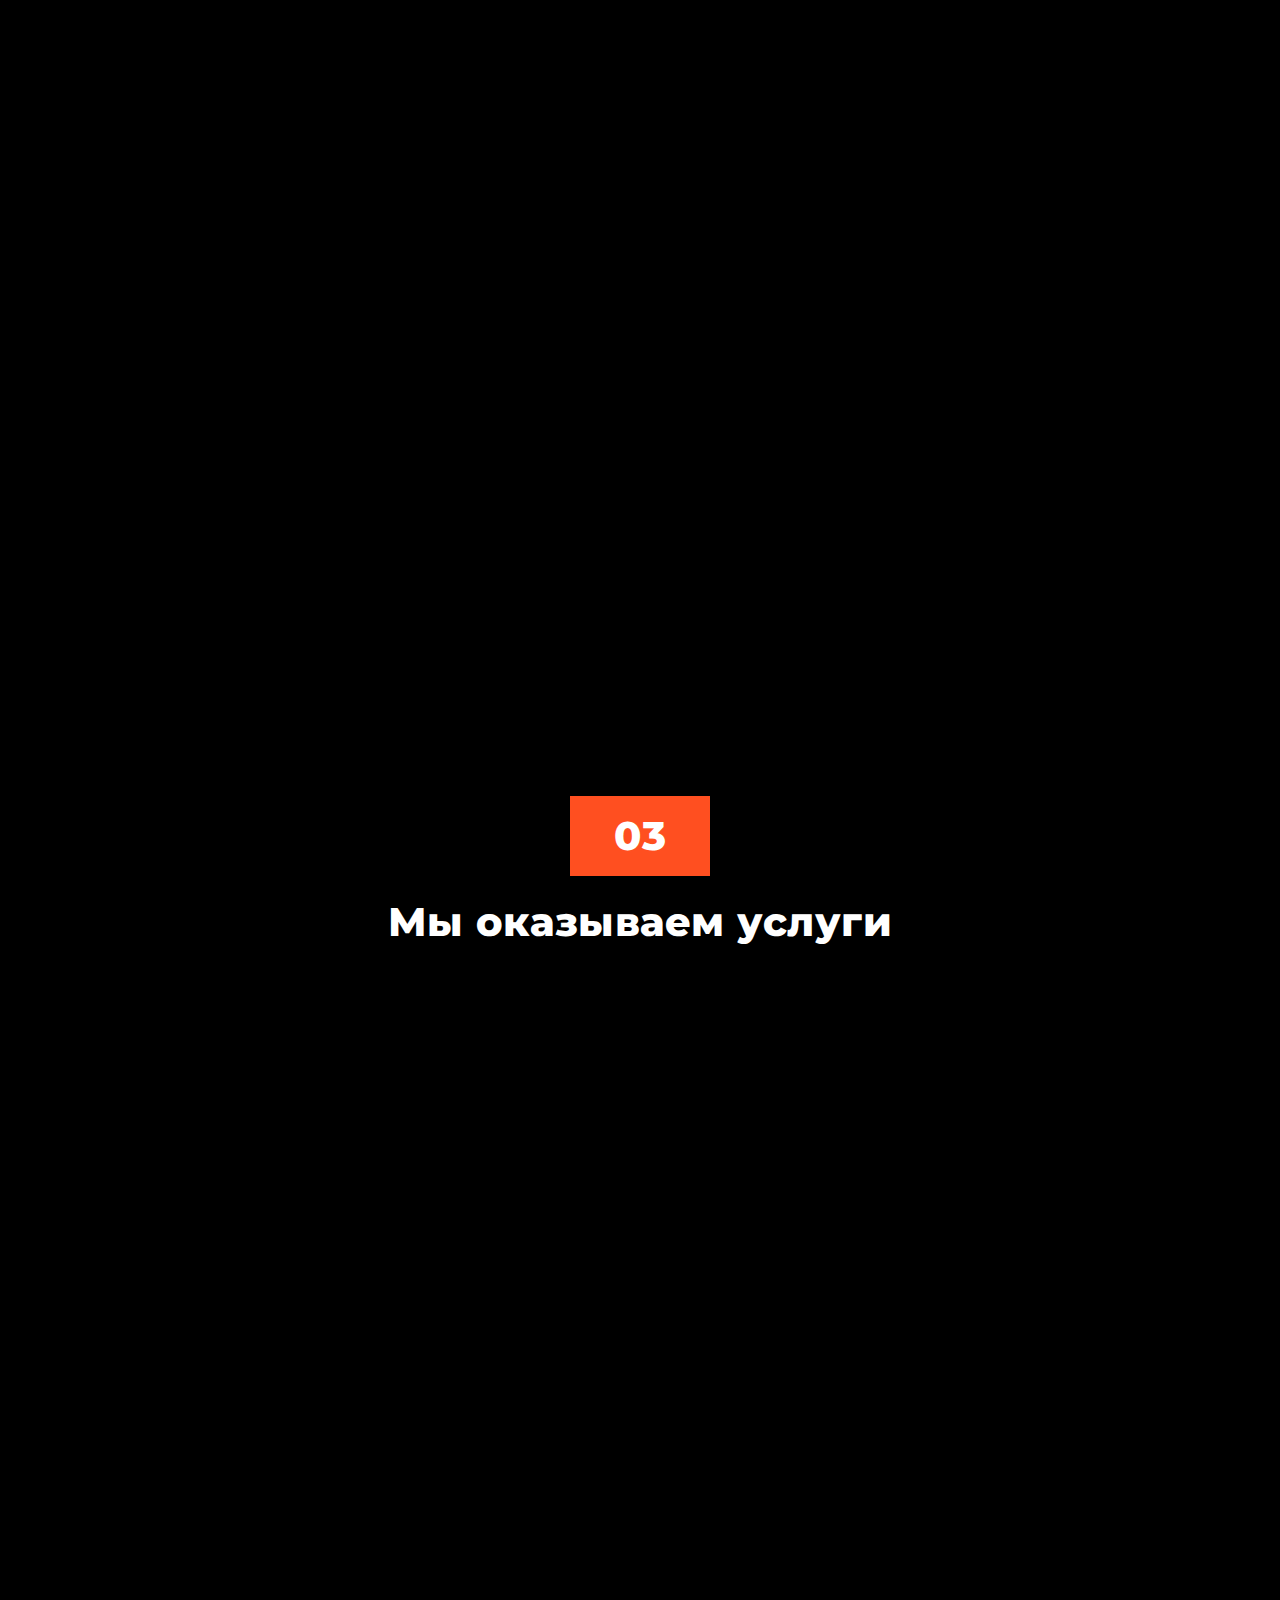
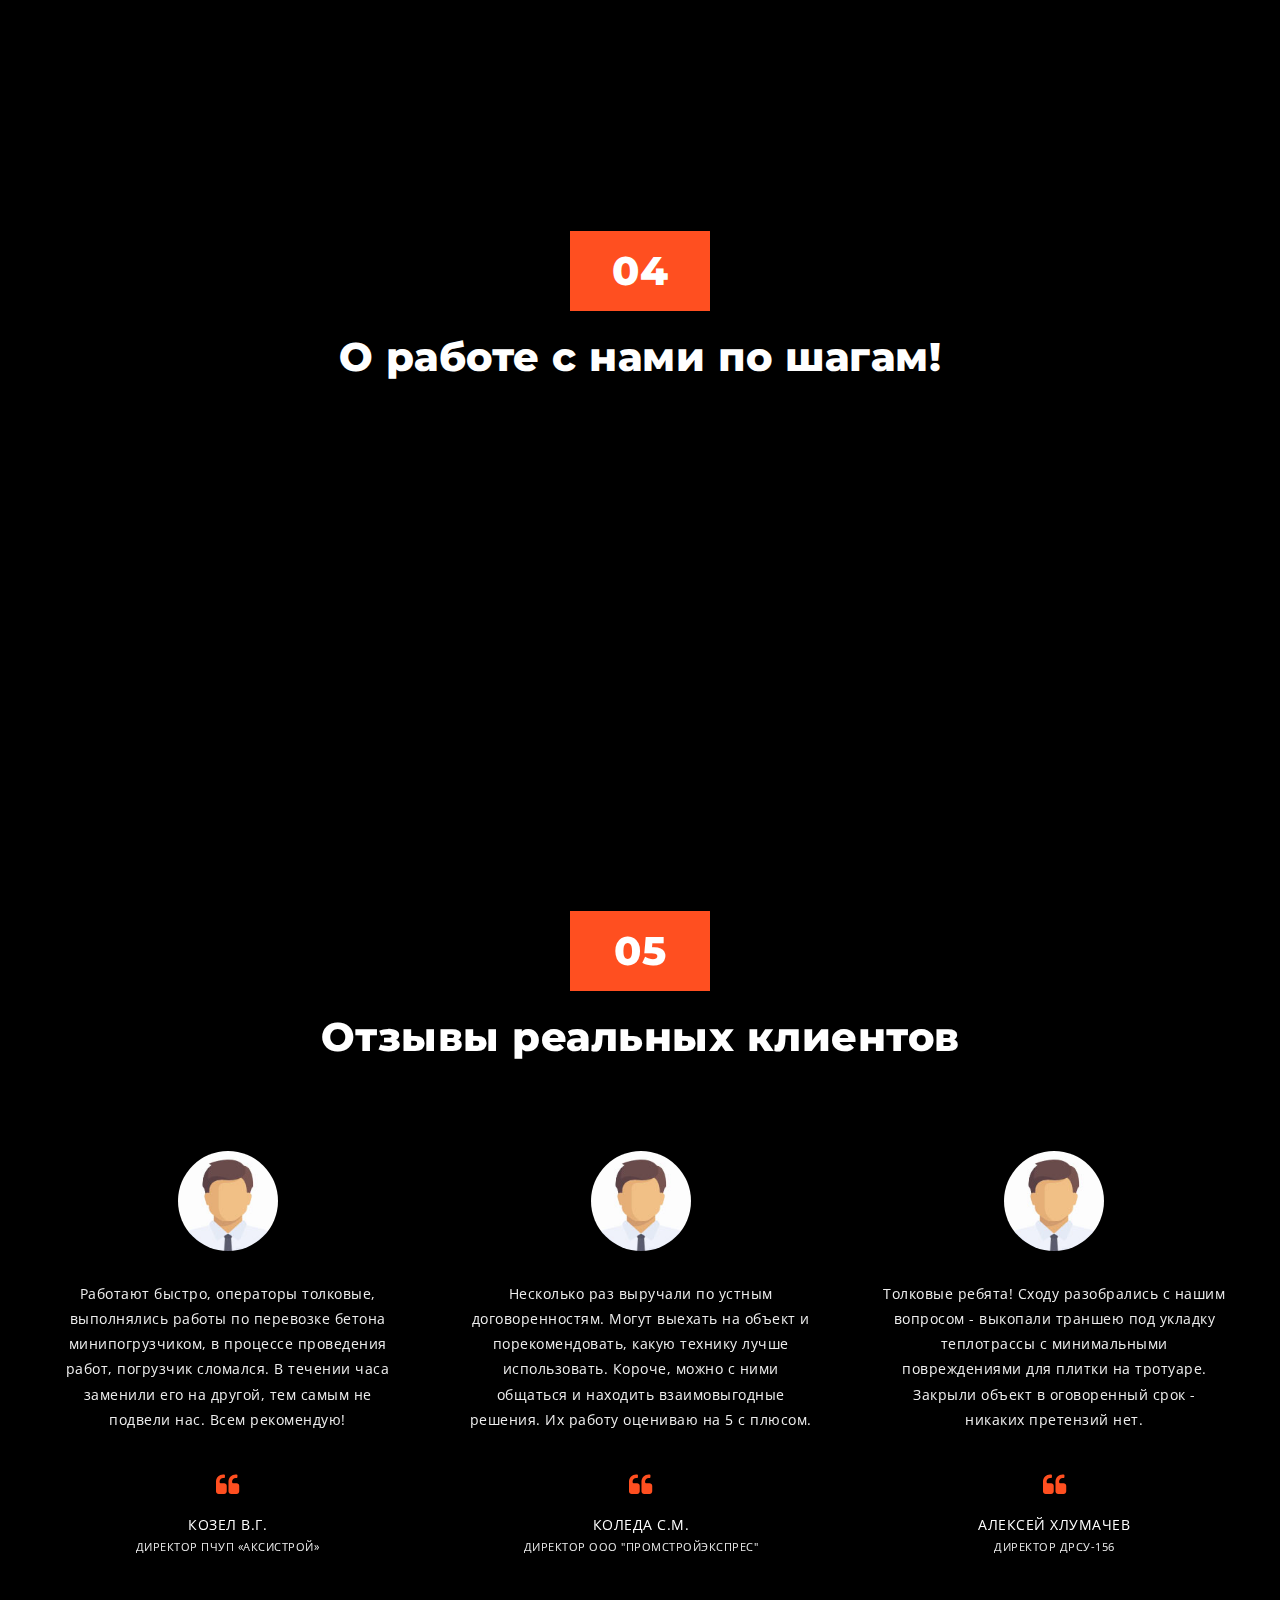
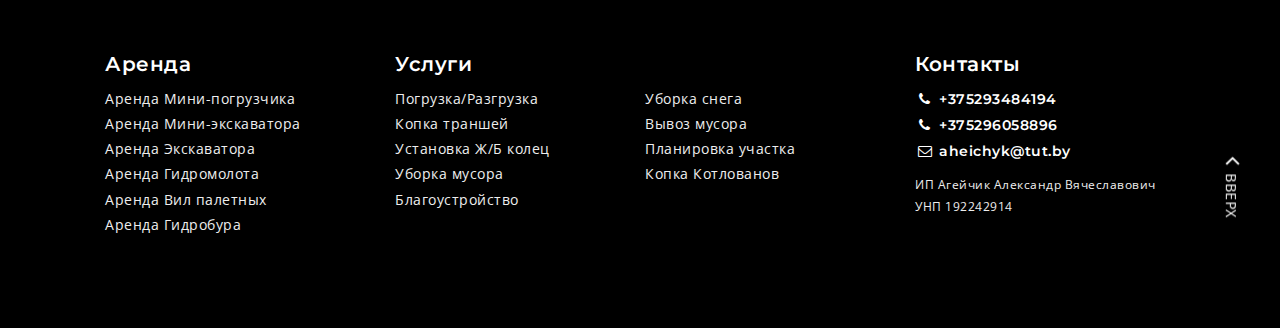
==== commit 31baa95c: "commit data" ====
--- a/index.html
+++ b/index.html
@@ -4,6 +4,7 @@
 <!--[if IE 8 ]><html class="ie ie8" lang="ru"> <![endif]-->
 <!--[if (gte IE 9)|!(IE)]><!--><html lang="ru"> <!--<![endif]-->
 <head>
+
 <meta http-equiv="Content-Type" content="text/html; charset=utf-8" />
 <meta name="description" content="Спецтехника для строительных и земельных работ в Минске">
 <meta name="keywords"  content="Аренда мини-экскаваторов, мини-погрузчиков, экскаваторов-погрузчиков" />
@@ -19,10 +20,65 @@
 <link rel="stylesheet" href="css/popup.css">
 <!--[if lt IE 9]> <script type="text/javascript" src="js/modernizr.custom.js"></script> <![endif]-->
 <!-- /STYLES -->
+<meta name="yandex-verification" content="4457116510a512ba" />
+<!-- Global site tag (gtag.js) - Google Analytics -->
+<script async src="https://www.googletagmanager.com/gtag/js?id=UA-144346694-1"></script>
+<script>
+  window.dataLayer = window.dataLayer || [];
+  function gtag(){dataLayer.push(arguments);}
+  gtag('js', new Date());
+
+  gtag('config', 'UA-144346694-1');
+</script>
+<!-- Global site tag (gtag.js) - Google Ads: 723099702 -->
+<script async src="https://www.googletagmanager.com/gtag/js?id=AW-723099702"></script>
+<script>
+  window.dataLayer = window.dataLayer || [];
+  function gtag(){dataLayer.push(arguments);}
+  gtag('js', new Date());
+
+  gtag('config', 'AW-723099702');
+</script>
+<!-- Event snippet for заказ conversion page
+In your html page, add the snippet and call gtag_report_conversion when someone clicks on the chosen link or button. -->
+<script>
+function gtag_report_conversion(url) {
+  var callback = function () {
+    if (typeof(url) != 'undefined') {
+      window.location = url;
+    }
+  };
+  gtag('event', 'conversion', {
+      'send_to': 'AW-723099702/Yy6tCIzvsqYBELbA5tgC',
+      'event_callback': callback
+  });
+  return false;
+}
+</script>
+<!-- Event snippet for заказ conversion page -->
+<script>
+  gtag('event', 'conversion', {'send_to': 'AW-723099702/Yy6tCIzvsqYBELbA5tgC'});
+</script>
+
 
 </head>
 
 <body>
+	<!-- Yandex.Metrika counter -->
+<script type="text/javascript" >
+   (function(m,e,t,r,i,k,a){m[i]=m[i]||function(){(m[i].a=m[i].a||[]).push(arguments)};
+   m[i].l=1*new Date();k=e.createElement(t),a=e.getElementsByTagName(t)[0],k.async=1,k.src=r,a.parentNode.insertBefore(k,a)})
+   (window, document, "script", "https://mc.yandex.ru/metrika/tag.js", "ym");
+
+   ym(54531463, "init", {
+        clickmap:true,
+        trackLinks:true,
+        accurateTrackBounce:true,
+        webvisor:true
+   });
+</script>
+<noscript><div><img src="https://mc.yandex.ru/watch/54531463" style="position:absolute; left:-9999px;" alt="" /></div></noscript>
+<!-- /Yandex.Metrika counter -->
 
 <!-- WRAPPER ALL -->
 <div class="edina_tm_wrapper_all">
@@ -41,13 +97,14 @@
 			<div class="popup-content">
 					<form class="box" action="mail.php" method="post">
 					<label for="popupCheckboxOne" class="popup-closer">&#215;</label>
-					<div class="returnmessage" data-success="Ваша заявка отправлена!"></div>
-					<input type="text" class="form-control" name="user_name" placeholder="Например, Иван">
-					<input type="text" class="form-control" name="user_phone" placeholder="+375 29 333 33 33">
+					<input name="name" type="text" class="form-control" placeholder="Ваше имя" required="">
+					<input name="phone" id="phon" type="text" class="form-control"  placeholder="+375 (XX) XXX-XX-XX" required="">
 					<input type="submit" class="btn btn-primary" value="Отправить">
+					<div class="alert-msg" style="text-align: center; color: #fff;"></div>
 				</form>	
 			</div>
 		</div>
+		
 	</div>
     <!-- POPUP -->
 
@@ -70,11 +127,13 @@
 						<div class="social_icons_wrap">
 							<ul>
 								<li><a href="tel:+375293484194">+375 (29) 348-41-94</a></li>
+								<li><a href="tel:+375296058896">+375 (29) 605-88-96</a></li>
 								<li><a href="viber://chat?number=+375293484194"><i class="fab fa-viber"></i></a></li>
 								<li><a href="tg://resolve?domain=miniarenda"><i class="fab fa-telegram-plane"></i></a></li>
 							</ul>
 						</div>
 					</div>
+					<li class="main_phone"><a href="tel:+375293484194">+375 (29) 348-41-94</a></li>
 					<div class="edina_tm_trigger">
 						<div class="hamburger hamburger--collapse-r">
 							<div class="hamburger-box">
@@ -119,7 +178,7 @@
 								<span class="edina_tm_animation_text_word"></span></p>
 
 								<p>работаем круглосуточно, без выходных!</p><br/>
-								<h2>20<span>%</span> скидка!</h2>
+								<h2>скидки!</h2>
 								<p>при заказе техники от 3-х смен</p></br>
 							</div>
 						</div>
@@ -158,7 +217,7 @@
 									</div>
 									<div class="definitions_wrap">
 										<div class="date_wrap">
-											<p>Мини-погрузчик<a href="index.html">45 руб/час</a> </p>
+											<p>Мини-погрузчик<a href="index.html">от 45 руб/час</a> </p>
 										</div>
 										<div class="title_holder">
 											<h3><a href="index.html">BOBCAT S205</a></h3>
@@ -211,7 +270,7 @@
 									</div>
 									<div class="definitions_wrap">
 										<div class="date_wrap">
-											<p>Мини-погрузчик<a href="index.html">45 руб/час</a> </p>
+											<p>Мини-погрузчик<a href="index.html">от 45 руб/час</a> </p>
 										</div>
 										<div class="title_holder">
 											<h3><a href="index.html">BOBCAT S773</a></h3>
@@ -258,13 +317,13 @@
 								<div class="inner_list">
 									<div class="image_wrap">
 										<img class="small" src="img/blog/500x350.jpg" alt="" />
-										<img class="big" src="img/tehnic/KomatsuРС35/1170x450.jpg" alt="" />
-										<div class="news_image" data-url="img/tehnic/KomatsuРС35/1.jpg"></div>
+										<img class="big" src="img/tehnic/Komatsu/1170x450.jpg" alt="" />
+										<div class="news_image" data-url="img/tehnic/Komatsu/1.jpg"></div>
 										<a class="link_news" href="index.html"></a>
 									</div>
 									<div class="definitions_wrap">
 										<div class="date_wrap">
-											<p>Мини-экскаватор<a href="index.html">45 руб/час</a> </p>
+											<p>Мини-экскаватор<a href="index.html">от 45 руб/час</a> </p>
 										</div>
 										<div class="title_holder">
 											<h3><a href="index.html">Komatsu РС35</a></h3>
@@ -314,13 +373,13 @@
 								<div class="inner_list">
 									<div class="image_wrap">
 										<img class="small" src="img/blog/500x350.jpg" alt="" />
-										<img class="big" src="img/tehnic/CASE_CX26C/1170x450.jpg" alt="" />
-										<div class="news_image" data-url="img/tehnic/CASE_CX26C/1.jpg"></div>
+										<img class="big" src="img/tehnic/CASE/1170x450.jpg" alt="" />
+										<div class="news_image" data-url="img/tehnic/CASE/1.jpg"></div>
 										<a class="link_news" href="index.html"></a>
 									</div>
 									<div class="definitions_wrap">
 										<div class="date_wrap">
-											<p>Мини-экскаватор<a href="index.html">45 руб/час</a> </p>
+											<p>Мини-экскаватор<a href="index.html">от 45 руб/час</a> </p>
 										</div>
 										<div class="title_holder">
 											<h3><a href="index.html">CASE CX26C</a></h3>
@@ -366,8 +425,8 @@
 								<div class="inner_list">
 									<div class="image_wrap">
 										<img class="small" src="img/blog/500x350.jpg" alt="" />
-										<img class="big" src="img/tehnic/САТ_444F2/1170x450.jpg" alt="" />
-										<div class="news_image" data-url="img/tehnic/САТ_444F2/1.jpg"></div>
+										<img class="big" src="img/tehnic/CAT/1170x450.jpg" alt="" />
+										<div class="news_image" data-url="img/tehnic/CAT/1.jpg"></div>
 										<a class="link_news" href="index.html"></a>
 									</div>
 									<div class="definitions_wrap">
@@ -466,7 +525,7 @@
 										<img class="small" src="img/blog/500x350.jpg" alt="" />
 										<img class="big" src="img/equipment/hydraulic/1170x450.jpg" alt="" />
 										<div class="news_image" data-url="img/equipment/hydraulic/1.jpg"></div>
-										<a class="link_news" href="index.html"></a>
+										<!-- <a class="link_news" href="index.html"></a> -->
 									</div>
 									<div class="definitions_wrap">
 										<div class="date_wrap">
@@ -496,7 +555,7 @@
 										<img class="small" src="img/blog/500x350.jpg" alt="" />
 										<img class="big" src="img/equipment/boer/1170x450.jpg" alt="" />
 										<div class="news_image" data-url="img/equipment/boer/1.jpg"></div>
-										<a class="link_news" href="index.html"></a>
+										<!-- <a class="link_news" href="index.html"></a> -->
 									</div>
 									<div class="definitions_wrap">
 										<div class="date_wrap">
@@ -525,11 +584,11 @@
 										<img class="small" src="img/blog/500x350.jpg" alt="" />
 										<img class="big" src="img/equipment/boer/1170x450.jpg" alt="" />
 										<div class="news_image" data-url="img/equipment/wills/1.jpg"></div>
-										<a class="link_news" href="index.html"></a>
+										<!-- <a class="link_news" href="index.html"></a> -->
 									</div>
 									<div class="definitions_wrap">
 										<div class="date_wrap">
-											<p>ВИЛЫ ПАЛЕТНЫЕ<a href="index.html">45 руб/час</a> </p>
+											<p>ВИЛЫ ПАЛЕТНЫЕ<a href="index.html">от 45 руб/час</a> </p>
 										</div>
 										<div class="title_holder">
 											<h3><a href="index.html">BOBCAT 107мм.</a></h3>
@@ -883,12 +942,12 @@
 						<h3>Аренда</h3>
 					</div>
 					<div class="service_definition">
-						<p><a href="#">Аренда Мини-погрузчика</a></p>
-						<p><a href="#">Аренда Мини-экскаватора</a></p>
-						<p><a href="#">Аренда Экскаватора</a></p>
-						<p><a href="#">Аренда Гидромолота</a></p>
-						<p><a href="#">Аренда Вил палетных</a></p>
-						<p><a href="#">Аренда Гидробура</a></p>
+						<p>Аренда Мини-погрузчика</p>
+						<p>Аренда Мини-экскаватора</p>
+						<p>Аренда Экскаватора</p>
+						<p>Аренда Гидромолота</p>
+						<p>Аренда Вил палетных</p>
+						<p>Аренда Гидробура</p>
 					</div>
 					<span class="first"></span>
 					<span class="second"></span>
@@ -900,11 +959,11 @@
 						<h3>Услуги</h3>
 					</div>
 					<div class="service_definition">
-						<p><a href="#">Погрузка/Разгрузка</a></p>
-						<p><a href="#">Копка траншей</a></p>
-						<p><a href="#">Установка Ж/Б колец</a></p>
-						<p><a href="#">Уборка мусора</a></p>
-						<p><a href="#">Благоустройство</a></p>
+						<p>Погрузка/Разгрузка</p>
+						<p>Копка траншей</p>
+						<p>Установка Ж/Б колец</p>
+						<p>Уборка мусора</p>
+						<p>Благоустройство</p>
 					</div>
 					<span class="first"></span>
 					<span class="second"></span>
@@ -916,10 +975,10 @@
 						<h3>&nbsp;</h3>
 					</div>
 					<div class="service_definition">
-						<p><a href="#">Уборка снега</a></p>
-						<p><a href="#">Вывоз мусора</a></p>
-						<p><a href="#">Планировка участка</a></p>
-						<p><a href="#">Копка Котлованов</a></p>
+						<p>Уборка снега</p>
+						<p>Вывоз мусора</p>
+						<p>Планировка участка</p>
+						<p>Копка Котлованов</p>
 					</div>
 					<span class="first"></span>
 					<span class="second"></span>
@@ -948,11 +1007,11 @@
 </div>
 		<div class="edina_tm_section">
 			<div class="edina_tm_footer_wrap">
-				<p class="wow fadeIn"  data-wow-duration="1.2s">&copy; Все права защищены 2019. Разработка <a href="https://themeforest.net/user/marketify">Melowalkman</a></p>
+				<p class="wow fadeIn"  data-wow-duration="1.2s">&copy; Все права защищены 2019. Разработка <a href="mailto:melowalkman@vivaldi.net">Melowalkman</a></p>
 			</div>
 		</div>
 	</div>
-		<!-- /FOOTER -->
+	<!-- /FOOTER -->
 		
 	</div>
 	<!-- /CONTENT -->
@@ -967,10 +1026,22 @@
 <!-- / WRAPPER ALL -->
 	
 <!-- SCRIPTS -->
+<script src="https://ajax.googleapis.com/ajax/libs/jquery/3.3.1/jquery.min.js"></script>
+<script src="js/jquery.maskedinput.min.js"></script>
+<script type="text/javascript">jQuery(function($){$("#phon").mask("+375 (99) 999-99-99");});</script>	
+<script src="js/mail-script.js"></script>
 <script src="js/jquery.js"></script>
 <!--[if lt IE 10]> <script type="text/javascript" src="js/ie8.js"></script> <![endif]-->	
 <script src="js/plugins.js"></script>
 <script src="js/init.js"></script>
+  <script src="https://www.google.com/recaptcha/api.js?render=6LeEA68UAAAAAI4LpQgJtY3I-bG128YL62s05LNr"></script>
+  <script>
+  grecaptcha.ready(function() {
+      grecaptcha.execute('6LeEA68UAAAAAI4LpQgJtY3I-bG128YL62s05LNr', {action: 'homepage'}).then(function(token) {
+         ...
+      });
+  });
+  </script>
 <!-- /SCRIPTS -->
 
 </body>
--- a/css/plugins.css
+++ b/css/plugins.css
@@ -138,126 +138,6 @@
 /*	02) FORM ELEMENTS
 /*------------------------------------------------------------------*/
 
-textarea{
-	border-radius:0;
-	font-size:13px;
-	color:#333;
-	resize:vertical;
-	font-family:"Open Sans";
-	letter-spacing: 1.2px !important;
-	
-	-webkit-box-sizing: border-box; /* Safari/Chrome, other WebKit */
-	-moz-box-sizing: border-box;    /* Firefox, other Gecko */
-	-ms-box-sizing: border-box;     /* IE 10 + */
-	box-sizing: border-box;         /* Opera/IE 8+ */
-	
-	line-height:1.4;
-	padding:10px!important;
-	width:100%;
-	border:1px solid #eee;
-	
-	-webkit-transition: all .3s ease;
-	   -moz-transition: all .3s ease;
-	    -ms-transition: all .3s ease;
-	     -o-transition: all .3s ease;
-	        transition: all .3s ease;
-}
-input[type="text"],
-input[type="password"],
-input[type="datetime"],
-input[type="datetime-local"],
-input[type="date"],
-input[type="month"],
-input[type="time"],
-input[type="week"],
-input[type="number"],
-input[type="email"],
-input[type="url"],
-input[type="search"],
-input[type="tel"],
-input[type="color"],
-.uneditable-input {
-	border-radius:0;
-	font-size:13px;
-	min-width:auto;
-	color:#333;
-	letter-spacing:1.4px;
-	
-	-webkit-box-sizing: border-box; /* Safari/Chrome, other WebKit */
-	-moz-box-sizing: border-box;    /* Firefox, other Gecko */
-	-ms-box-sizing: border-box;     /* IE 10 + */
-	box-sizing: border-box;         /* Opera/IE 8+ */
-	
-	font-family:"Open Sans";
-	
-	line-height:1.6;
-	padding:10px!important;
-	height:44px;
-	vertical-align:middle;
-	border:1px solid #eee;
-	
-	-webkit-transition: all .3s ease;
-	   -moz-transition: all .3s ease;
-	    -ms-transition: all .3s ease;
-	     -o-transition: all .3s ease;
-	        transition: all .3s ease;
-}
-
-textarea:focus,
-input[type="text"]:focus,
-input[type="password"]:focus,
-input[type="datetime"]:focus,
-input[type="datetime-local"]:focus,
-input[type="date"]:focus,
-input[type="month"]:focus,
-input[type="time"]:focus,
-input[type="week"]:focus,
-input[type="number"]:focus,
-input[type="email"]:focus,
-input[type="url"]:focus,
-input[type="search"]:focus,
-input[type="tel"]:focus,
-input[type="color"]:focus,
-.uneditable-input:focus {
-	border-color:#ccc;
-	background:#eee;
-}
-
-input[type="submit"]{
-	padding: 13px 15px;
-	height: 40px;
-	line-height: 1;
-	text-transform: uppercase;
-	font-size: 13px;
-	font-weight: 600;
-	text-decoration: none;
-	letter-spacing: 0.5px;
-	border:none;
-	cursor:pointer;
-	color: #FFF;
-	background:#777;
-	
-	-webkit-transition: all .3s ease;
-	   -moz-transition: all .3s ease;
-	    -ms-transition: all .3s ease;
-	     -o-transition: all .3s ease;
-	        transition: all .3s ease;
-}
-input[type="submit"]:hover{
-	background:#444;
-}
-select{
-	padding:8px;
-	border:2px solid #eee;
-}
-input[type="button"]{
-	cursor:pointer;
-	-webkit-transition: all .3s ease;
-	   -moz-transition: all .3s ease;
-	    -ms-transition: all .3s ease;
-	     -o-transition: all .3s ease;
-	        transition: all .3s ease;
-}
 
 /*------------------------------------------------------------------*/ 
 /*	03) FONTELLO
--- a/css/style.css
+++ b/css/style.css
@@ -1,3 +1,5 @@
+@import url('https://fonts.googleapis.com/css?family=Montserrat&display=swap');
+@import url('https://fonts.googleapis.com/css?family=Open+Sans&display=swap');
 @charset "utf-8";
 /*
 /*	Copyright (c) 2018 Marketify
@@ -284,7 +286,7 @@
 }
 .edina_tm_trigger .hamburger-box{
     width: 30px;
-    height: 18px;
+    height: 2px;
     display: inline-block;
     position: relative;
 }
@@ -662,7 +664,7 @@
 	clear: both;
 	float: left;
 	text-align: center;
-	background-color: #060606;
+	background-color: #000000;
 	
 	-webkit-box-sizing: border-box; /* Safari/Chrome, other WebKit */
 	   -moz-box-sizing: border-box; /* Firefox, other Gecko */
@@ -948,7 +950,7 @@
 .edina_tm_portfolio_list .list_inner .definition_portfolio{
 	position: absolute;
 	top: 100%;
-	background-color: #060606;
+	background-color: #000000;
 	width: 100%;
 	text-align: center;
 	padding: 25px 0px;
@@ -1091,7 +1093,7 @@
 	z-index: 22;
 }
 .edina_tm_news_wrap .edina_tm_list_wrap .inner_list{
-	background-color: #060606;
+	background-color: #000000;
     border-radius: 3px;
 }
 .edina_tm_news_wrap .definitions_wrap{padding: 40px 30px 47px 30px;}
@@ -1364,7 +1366,7 @@
 	width: 100%;
 	height: auto;
 	clear: both;
-	background-color: #060606;
+	background-color: #000000;
 	padding: 93px 0px 100px 0px;
 	
 	-webkit-box-sizing: border-box; /* Safari/Chrome, other WebKit */
@@ -1520,7 +1522,7 @@
 .edina_tm_to_top_wrap.opened{
 	opacity: 1;
 	visibility: visible;
-	bottom: 90px;
+	bottom: 160px;
 }
 .edina_tm_to_top_wrap a{
 	text-transform: uppercase;
@@ -1626,11 +1628,17 @@
 
 @media (max-width: 1400px) {
 	.edina_tm_to_top_wrap{position: relative;float: right;bottom: 61px;}
-	.edina_tm_to_top_wrap.opened{bottom: 61px;}
+	.edina_tm_to_top_wrap.opened{bottom: 120px;}
+		    .main_phone {
+	display: none;
+}
 }
 @media (max-width: 1200px) {
 	.edina_tm_about_wrap .rightbox{padding: 0px 70px 0px 0px;}
 	.edina_tm_list_wrap[data-column="5"] ul.total > li{width: 25%;}
+	    .main_phone {
+	display: none;
+}
 }
 @media (max-width: 1040px) {
 	.edina_tm_trigger{display: block;}
@@ -1644,9 +1652,25 @@
 	.edina_tm_universal_box_wrap .hero_title.homepage_third h3{font-size: 42px;}
 	.edina_tm_animation_text_word{font-size: 18px;}
 	#edina_tm_popup_blog .close{right: 0px;}
+	    .main_phone {
+	display: block;
+	position: fixed;
+	float: left;
+	top: 0.8em;
+}
+
+.main_phone a{
+	color: #ffffff;
+	font-size: 20px;
+	text-decoration: none;
+}
+
+.main_phone a:hover{
+	color: #ff4f20;
+}
 }
 @media (max-width: 768px) {
-	.edina_tm_navigation_wrap{padding: 25px 0px;}
+	.edina_tm_navigation_wrap{padding: 35px 0px;}
 	.edina_tm_about_wrap .leftbox{display: none;}
 	.edina_tm_about_wrap .rightbox{width: 100%;padding: 0px;}
 	.edina_tm_about_wrap .rightbox .name_holder{text-align: center;}
@@ -1669,9 +1693,28 @@
 	.edina_tm_animation_text_word{font-size: 17px;}
 	.edina_tm_main_demos_list_wrap ul li{width: 50%;}
 	.edina_tm_about_wrap.homepage_second .rightbox{padding-left: 0px;}
+	.edina_tm_universal_box_wrap .hero_title {
+    max-width: 80%;;
+    }
+    .main_phone {
+	display: block;
+	position: fixed;
+	float: left;
+	top: 0.8em;
+}
+
+.main_phone a{
+	color: #ffffff;
+	font-size: 20px;
+	text-decoration: none;
+}
+
+.main_phone a:hover{
+	color: #ff4f20;
+}
 }
 @media (max-width: 480px) {
-	.edina_tm_navigation_wrap{padding: 20px 0px;}
+	.edina_tm_navigation_wrap{padding: 35px 0px;}
 	.edina_tm_top_bar_wrap ul li{margin: 0px;}
 	.edina_tm_list_wrap[data-column="2"] ul.total > li{width: 100%;}
 	.edina_tm_list_wrap[data-column="3"] ul.total > li{width: 100%;}
@@ -1696,6 +1739,25 @@
 	.edina_tm_main_demos_list_wrap ul{margin-left: 0px;}
 	.edina_tm_main_demos_list_wrap ul li{width: 100%;padding: 0px;}
 	.container{padding: 0px 20px !important;}
+	.edina_tm_universal_box_wrap .hero_title {
+    max-width: 80%;;
+    }
+    .main_phone {
+	display: block;
+	position: fixed;
+	float: left;
+	top: 0.8em;
+}
+
+.main_phone a{
+	color: #ffffff;
+	font-size: 20px;
+	text-decoration: none;
+}
+
+.main_phone a:hover{
+	color: #ff4f20;
+}
 }	
 
 
@@ -1905,4 +1967,9 @@
 {
 	color: #fff;
 	margin-bottom: 20px; 
+}
+
+.grecaptcha-badge
+{
+ z-index: 999;
 }--- a/css/footer.css
+++ b/css/footer.css
@@ -85,7 +85,7 @@
 	clear: both;
 	float: left;
 	text-align: center;
-	background-color: #060606;
+	background-color: #000000;
 	padding: 0px 50px 0px 50px;
 	
 	-webkit-box-sizing: border-box; /* Safari/Chrome, other WebKit */
@@ -153,7 +153,7 @@
 	z-index: 22;
 }
 .edina_tm_news_wrap .edina_tm_list_wrap .inner_list{
-	background-color: #060606;
+	background-color: #000000;
     border-radius: 3px;
 }
 .edina_tm_news_wrap .definitions_wrap{padding: 40px 30px 47px 30px;}
@@ -224,8 +224,8 @@
 .edina_tm_news_wrap .read_more a{
 	color: #fff;
     text-decoration: none;
-    background-color: #ed2629;
-    padding: 8px 35px;
+/*    background-color: #ed2629;*/
+   /* padding: 0px 35px;*/
     display: inline-block;
     font-family: "Montserrat";
     font-weight: 500;
@@ -237,7 +237,7 @@
     -o-transition: all .3s ease;
     transition: all .3s ease;
 }
-.edina_tm_news_wrap .read_more a:hover{background-color: #555;}
+.edina_tm_news_wrap .read_more a:hover{color: #ff4f20;}
 .edina_tm_popup_share_wrap{display: none;}
 #edina_tm_popup_blog{
 	opacity: 0;
--- a/css/popup.css
+++ b/css/popup.css
@@ -100,32 +100,30 @@
   text-align: center;
   box-shadow: 0px 5px 25px rgba(0,0,0,.8);
 }
-.box h1
-{
-  color: white;
-  text-transform: uppercase;
-  font-weight: 500;
-}
-.box input[type = "name"],.box input[type = "phone"]
+.form-control
 {
   border: 0;
-  background: #262626;
+  background: #262626 !important;
   margin: 16px auto;
   text-align: center;
-  border: 1px solid #ed2629;
+  border: 1px solid #2ecc71;
   padding: 12px 35px;
   width: 200px;
   outline: none;
-  color: white;
   font-size: 12px;
-/*  border-radius: 24px;*/
   transition: 0.25s;
+  color: #fff;
+  border-radius: 8px;
 }
-.box input[type = "name"]:focus,.box input[type = "phone"]:focus
+.form-control:focus
 {
   width: 200px;
   border-color: #2ecc71;
 }
+.form-control:active{
+  background-color: #333333 !important;
+}
+
  .box input[type = "submit"]
  {
   border: 0;
@@ -139,6 +137,8 @@
   border-radius: 8px;
   transition: 0.25s;
   cursor: pointer;
+  padding: 12px 0px 12px 0px;
+
  }
 .box input[type = "submit"]:focus,
 .box input[type = "submit"]:hover
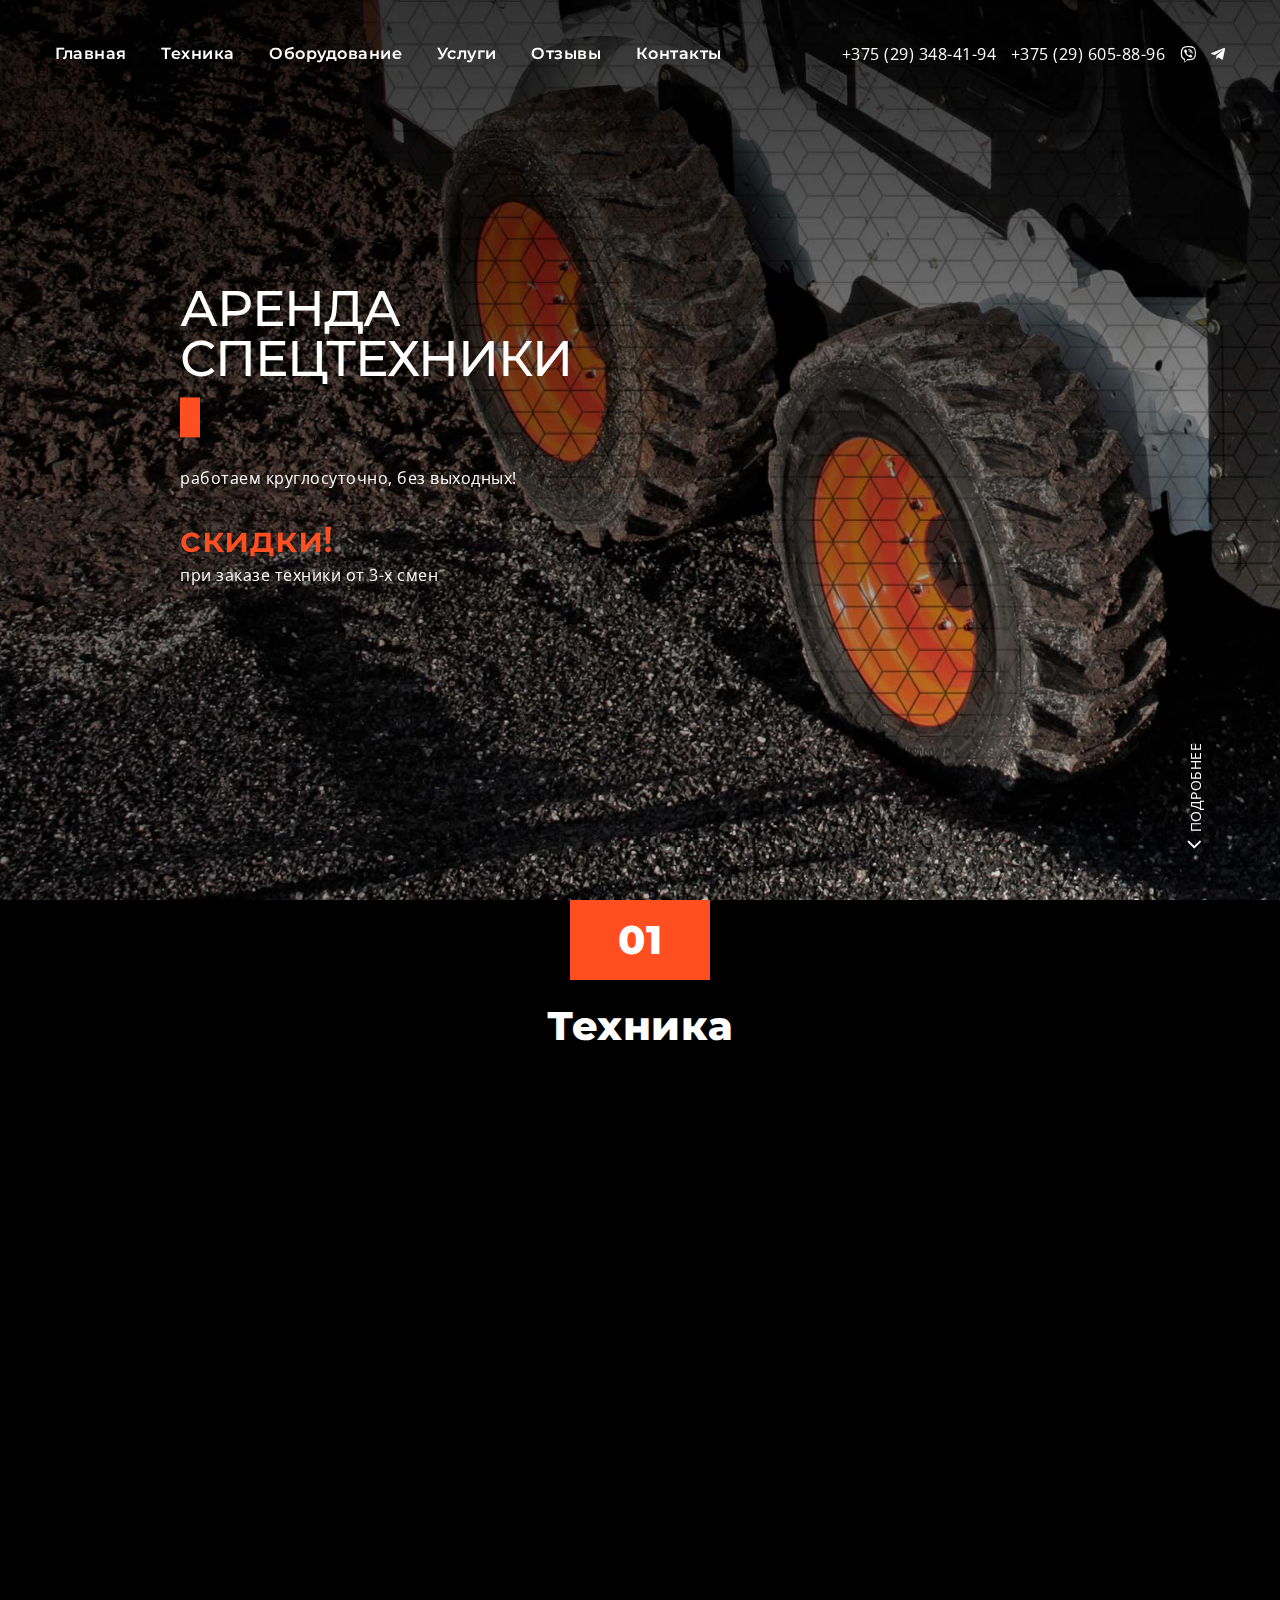
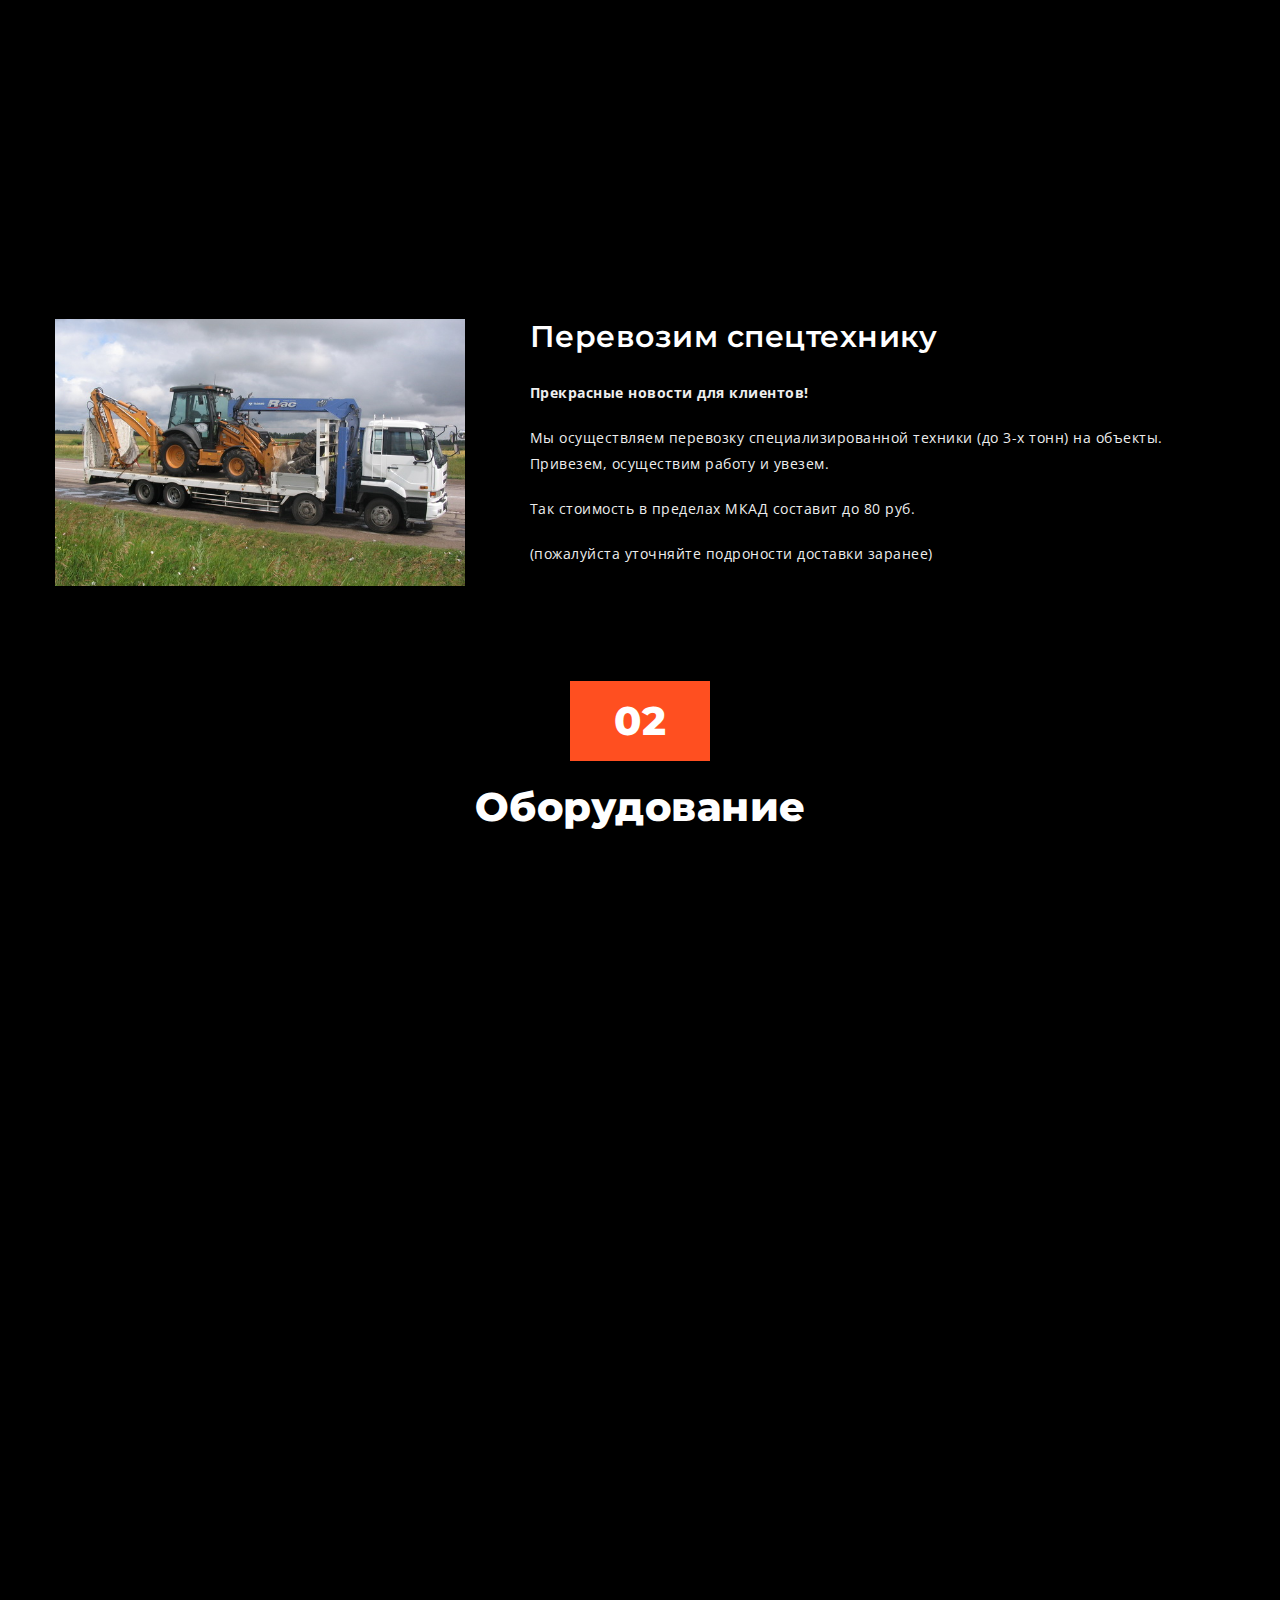
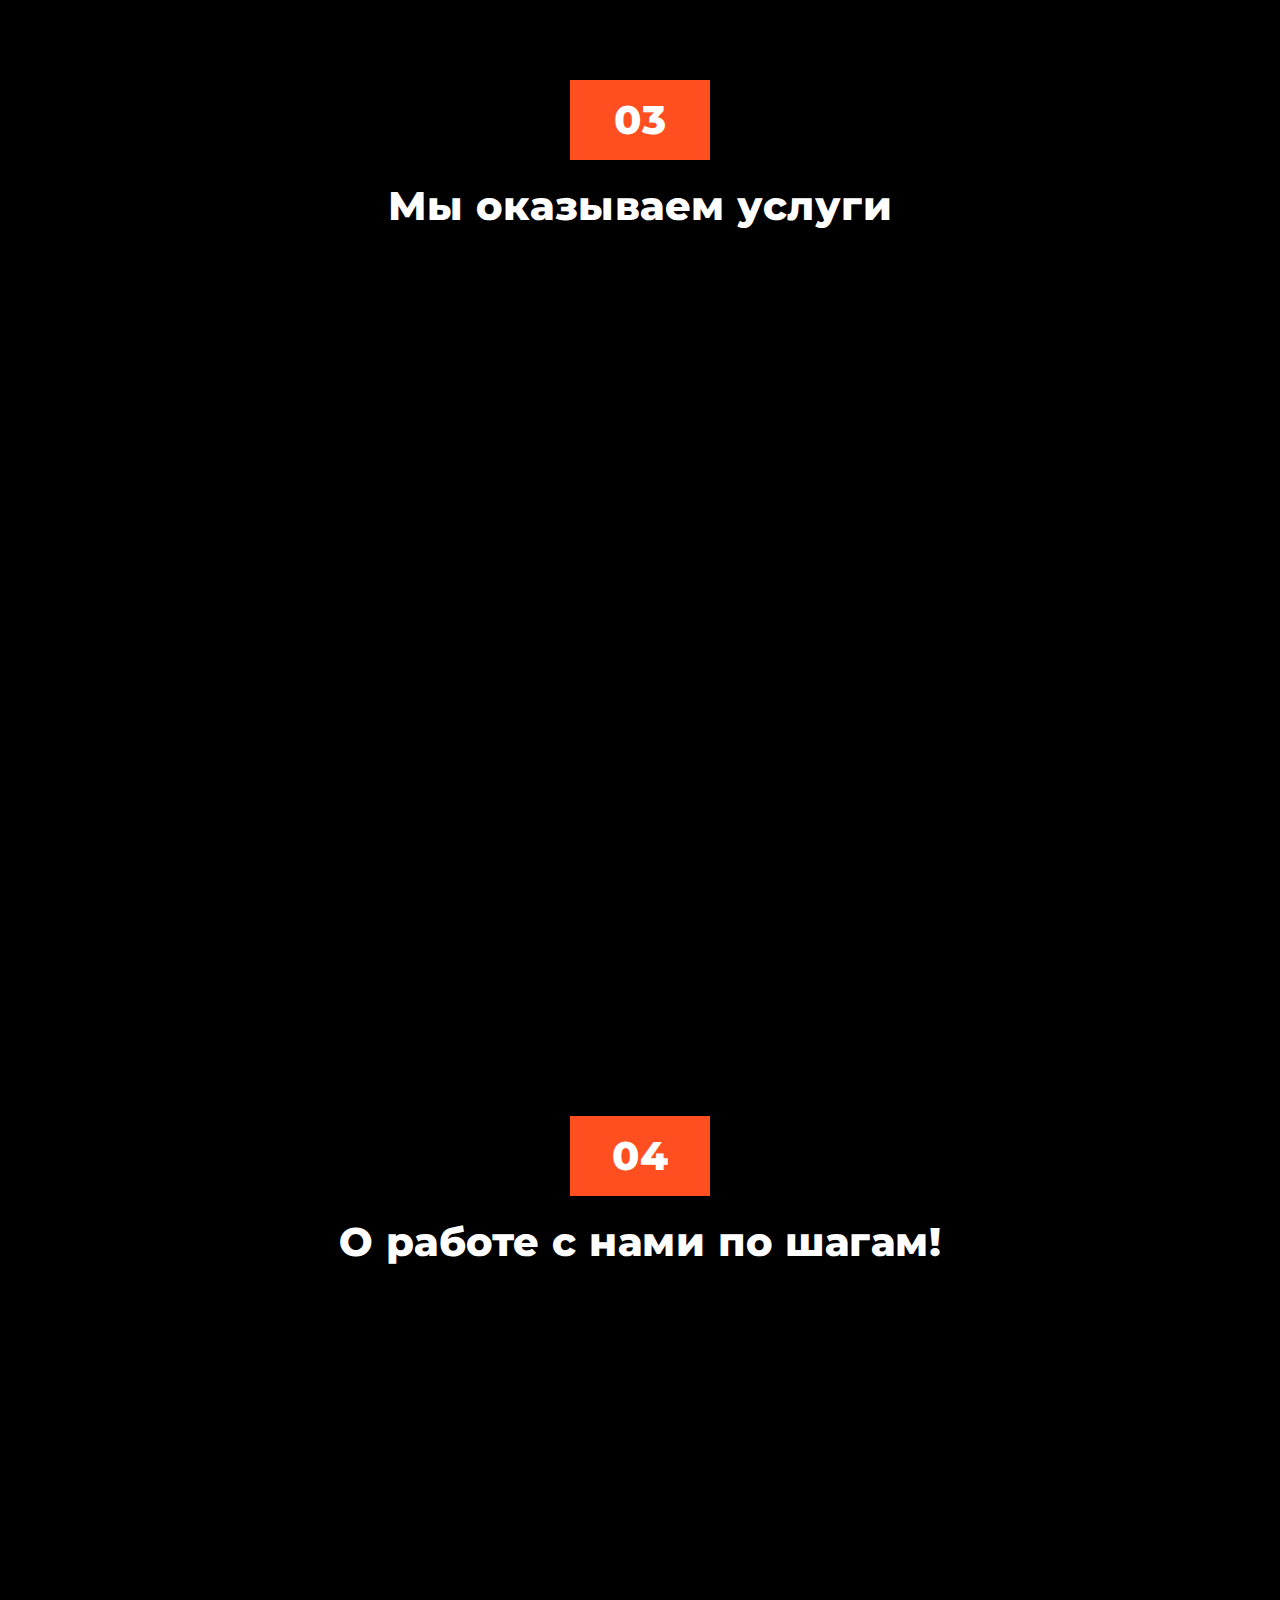
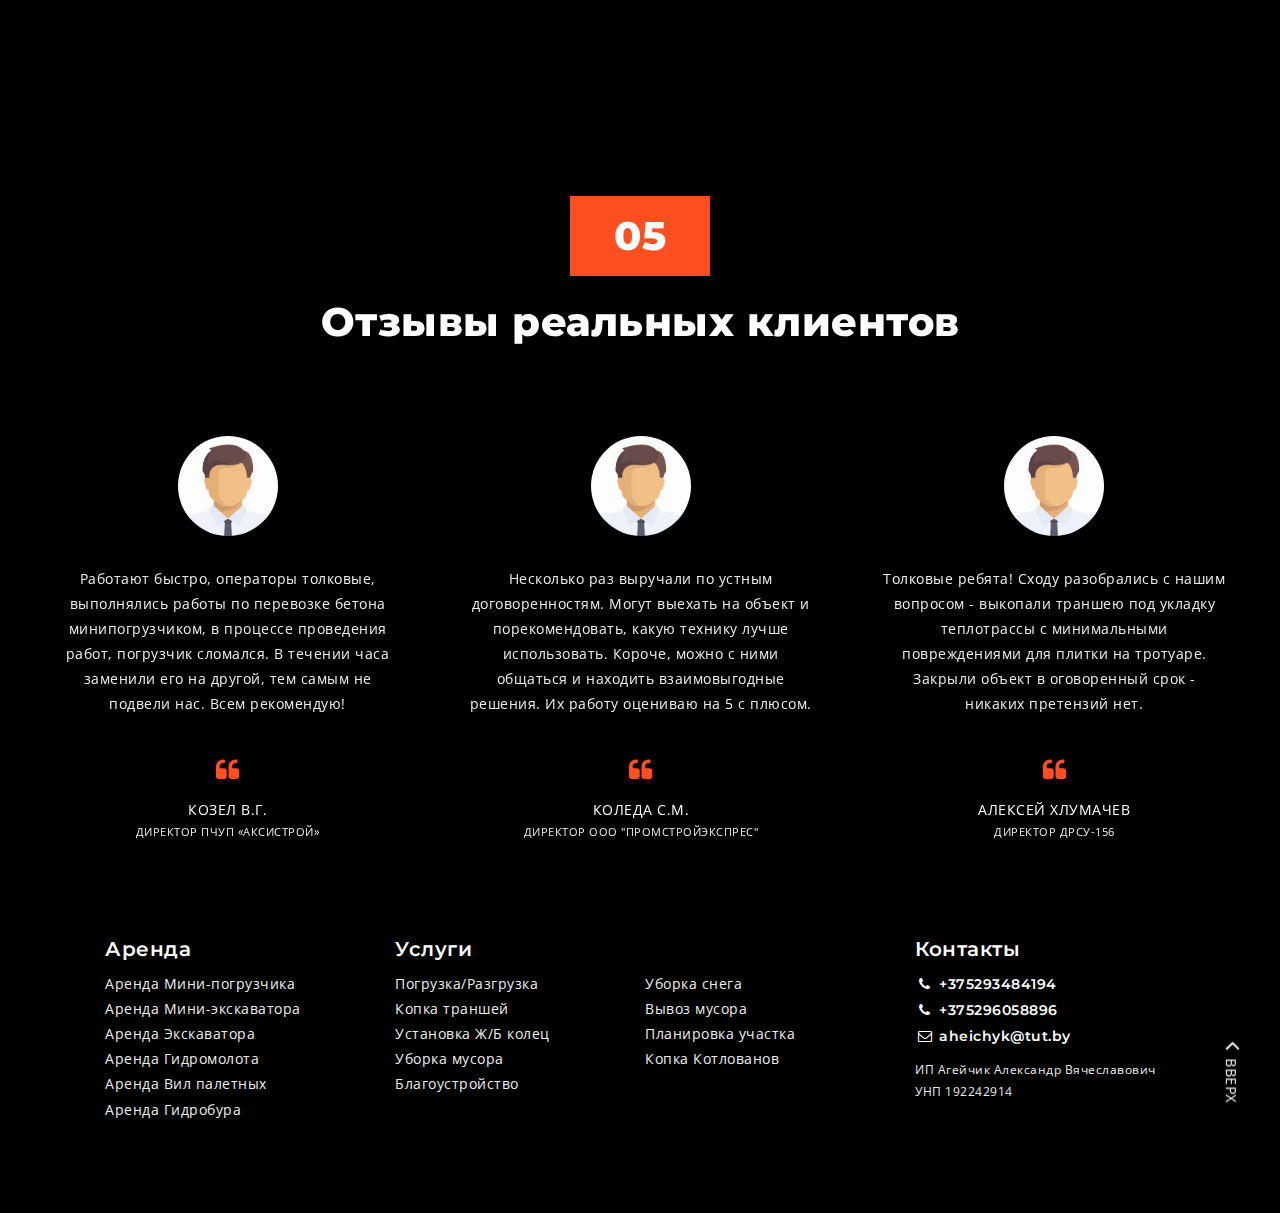
==== commit 2690b676: "commit data" ====
--- a/index.html
+++ b/index.html
@@ -9,7 +9,8 @@
 <meta name="description" content="Спецтехника для строительных и земельных работ в Минске">
 <meta name="keywords"  content="Аренда мини-экскаваторов, мини-погрузчиков, экскаваторов-погрузчиков" />
 <meta name="viewport" content="width=device-width, initial-scale=1, maximum-scale=1">
-<title>Аренда спецтехники техники в Минске</title>
+<link rel="shortcut icon" href="img/favicon.png" type="image/x-icon">
+<title>Аренда спецтехники в Минске</title>
 <!-- STYLES -->
 <link rel="stylesheet" href="https://use.fontawesome.com/releases/v5.7.0/css/all.css">
 <link rel="dns-prefetch" href="https://fonts.googleapis.com/css?family=Montserrat:400,400i,500,500i,600,600i,700,700i,800,800i,900,900i" rel="stylesheet">
@@ -21,27 +22,41 @@
 <!--[if lt IE 9]> <script type="text/javascript" src="js/modernizr.custom.js"></script> <![endif]-->
 <!-- /STYLES -->
 <meta name="yandex-verification" content="4457116510a512ba" />
+
 <!-- Global site tag (gtag.js) - Google Analytics -->
-<script async src="https://www.googletagmanager.com/gtag/js?id=UA-144346694-1"></script>
+<script async src="https://www.googletagmanager.com/gtag/js?id=UA-152393969-1">
+</script>
 <script>
   window.dataLayer = window.dataLayer || [];
   function gtag(){dataLayer.push(arguments);}
   gtag('js', new Date());
 
-  gtag('config', 'UA-144346694-1');
+  gtag('config', 'UA-152393969-1');
 </script>
-<!-- Global site tag (gtag.js) - Google Ads: 723099702 -->
-<script async src="https://www.googletagmanager.com/gtag/js?id=AW-723099702"></script>
+
+<!-- //Скрипты старого рекламного кабинета Google// -->
+
+<!-- Global site tag (gtag.js) - Google Analytics -->
+<!-- <script async src="https://www.googletagmanager.com/gtag/js?id=UA-144346694-1"></script>
 <script>
   window.dataLayer = window.dataLayer || [];
   function gtag(){dataLayer.push(arguments);}
   gtag('js', new Date());
 
+  gtag('config', 'UA-144346694-1');
+</script>
+<!-- Global site tag (gtag.js) - Google Ads: 723099702 -->
+<!-- <script async src="https://www.googletagmanager.com/gtag/js?id=AW-723099702"></script>
+<script>
+  window.dataLayer = window.dataLayer || [];
+  function gtag(){dataLayer.push(arguments);}
+  gtag('js', new Date());
+
   gtag('config', 'AW-723099702');
-</script>
+</script> -->
 <!-- Event snippet for заказ conversion page
 In your html page, add the snippet and call gtag_report_conversion when someone clicks on the chosen link or button. -->
-<script>
+<!-- <script>
 function gtag_report_conversion(url) {
   var callback = function () {
     if (typeof(url) != 'undefined') {
@@ -54,12 +69,13 @@
   });
   return false;
 }
-</script>
+</script> -->
 <!-- Event snippet for заказ conversion page -->
-<script>
+<!-- <script>
   gtag('event', 'conversion', {'send_to': 'AW-723099702/Yy6tCIzvsqYBELbA5tgC'});
-</script>
-
+</script> -->
+
+<!-- //Скрипты старого рекламного кабинета Google// -->
 
 </head>
 
@@ -326,7 +342,7 @@
 											<p>Мини-экскаватор<a href="index.html">от 45 руб/час</a> </p>
 										</div>
 										<div class="title_holder">
-											<h3><a href="index.html">Komatsu РС35</a></h3>
+											<h3><a href="index.html">Messersi 18BE</a></h3>
 										</div>
 										<div class="store">
 											<label for="popupCheckboxOne" class="popup-shower">Заказать</label>
@@ -335,14 +351,14 @@
 											<p><b>Характеристики:</b></p>
 											<ul>
 												<li>Длина стрелы 2,5 м.</li>
-												<li>Глубина копания - 3,2 м</li>
-												<li>Ширина - 300 см</li>
-												<li>Масса - 3,7 т.</li>									
+												<li>Глубина копания - 3,4 м</li>
+												<li>Ширина - 250 см</li>
+												<li>Масса - 1,7 т.</li>									
 											</ul>
 										</div>
 										<div class="full_def">
 											<h5>Описание</h5>
-											<p>Гусеничный мини-экскаватор Komatsu PC35 – отличается высокой производительностью, маневренностью, мощностью. Это универсальная строительная специальная техника подходящая для решения многих задач.</p>
+											<p>Гусеничный мини-экскаватор производства Messersi – универсальная землеройная машина. Эффективно работает не только с ковшом, но и с гидромолотом, буром, гидроножницами, другим навесным оборудованием.</p>
 											<p></p>
 											<h5>Применяется для работ</h5>
 											<ul>
@@ -367,7 +383,7 @@
 							</li>
 						</ul>
 					</div>
-					<div class="edina_tm_list_wrap blog_list" data-column="3" data-space="30">
+					<!-- <div class="edina_tm_list_wrap blog_list" data-column="3" data-space="30">
 						<ul class="total">
 							<li class="wow fadeInUp" data-wow-duration="1.2s">
 								<div class="inner_list">
@@ -474,7 +490,7 @@
 								</div>
 							</li>
 						</ul>
-					</div>
+					</div> -->
 				</div>
 			</div>
 		</div>
@@ -529,7 +545,7 @@
 									</div>
 									<div class="definitions_wrap">
 										<div class="date_wrap">
-											<p>ГИДРОМОЛОТ<a href="index.html">65 руб/час</a> </p>
+											<p>ГИДРОМОЛОТ<a href="index.html">60 руб/час</a> </p>
 										</div>
 										<div class="title_holder">
 											<h3><a href="index.html">DELTA F7</a></h3>
@@ -588,7 +604,7 @@
 									</div>
 									<div class="definitions_wrap">
 										<div class="date_wrap">
-											<p>ВИЛЫ ПАЛЕТНЫЕ<a href="index.html">от 45 руб/час</a> </p>
+											<p>ВИЛЫ ПАЛЕТНЫЕ<a href="index.html">45 руб/час</a> </p>
 										</div>
 										<div class="title_holder">
 											<h3><a href="index.html">BOBCAT 107мм.</a></h3>
--- a/css/style.css
+++ b/css/style.css
@@ -1699,6 +1699,7 @@
     .main_phone {
 	display: block;
 	position: fixed;
+	margin-top: 1em;
 	float: left;
 	top: 0.8em;
 }
@@ -1714,7 +1715,7 @@
 }
 }
 @media (max-width: 480px) {
-	.edina_tm_navigation_wrap{padding: 35px 0px;}
+	.edina_tm_navigation_wrap{padding: 40px 0px;}
 	.edina_tm_top_bar_wrap ul li{margin: 0px;}
 	.edina_tm_list_wrap[data-column="2"] ul.total > li{width: 100%;}
 	.edina_tm_list_wrap[data-column="3"] ul.total > li{width: 100%;}
@@ -1745,6 +1746,7 @@
     .main_phone {
 	display: block;
 	position: fixed;
+	margin-top: 1em;
 	float: left;
 	top: 0.8em;
 }
--- a/css/footer.css
+++ b/css/footer.css
@@ -453,7 +453,7 @@
 	#edina_tm_popup_blog .close{right: 0px;}
 }
 @media (max-width: 768px) {
-	.edina_tm_navigation_wrap{padding: 25px 0px;}
+	.edina_tm_navigation_wrap{padding: 35px 0px;}
 	.edina_tm_about_wrap .leftbox{display: none;}
 	.edina_tm_about_wrap .rightbox{width: 100%;padding: 0px;}
 	.edina_tm_about_wrap .rightbox .name_holder{text-align: center;}
@@ -478,7 +478,7 @@
 	.edina_tm_about_wrap.homepage_second .rightbox{padding-left: 0px;}
 }
 @media (max-width: 480px) {
-	.edina_tm_navigation_wrap{padding: 20px 0px;}
+	.edina_tm_navigation_wrap{padding: 40px 0px;}
 	.edina_tm_top_bar_wrap ul li{margin: 0px;}
 	.edina_tm_list_wrap[data-column="2"] ul.total > li{width: 100%;}
 	.edina_tm_list_wrap[data-column="3"] ul.total > li{width: 100%;}
